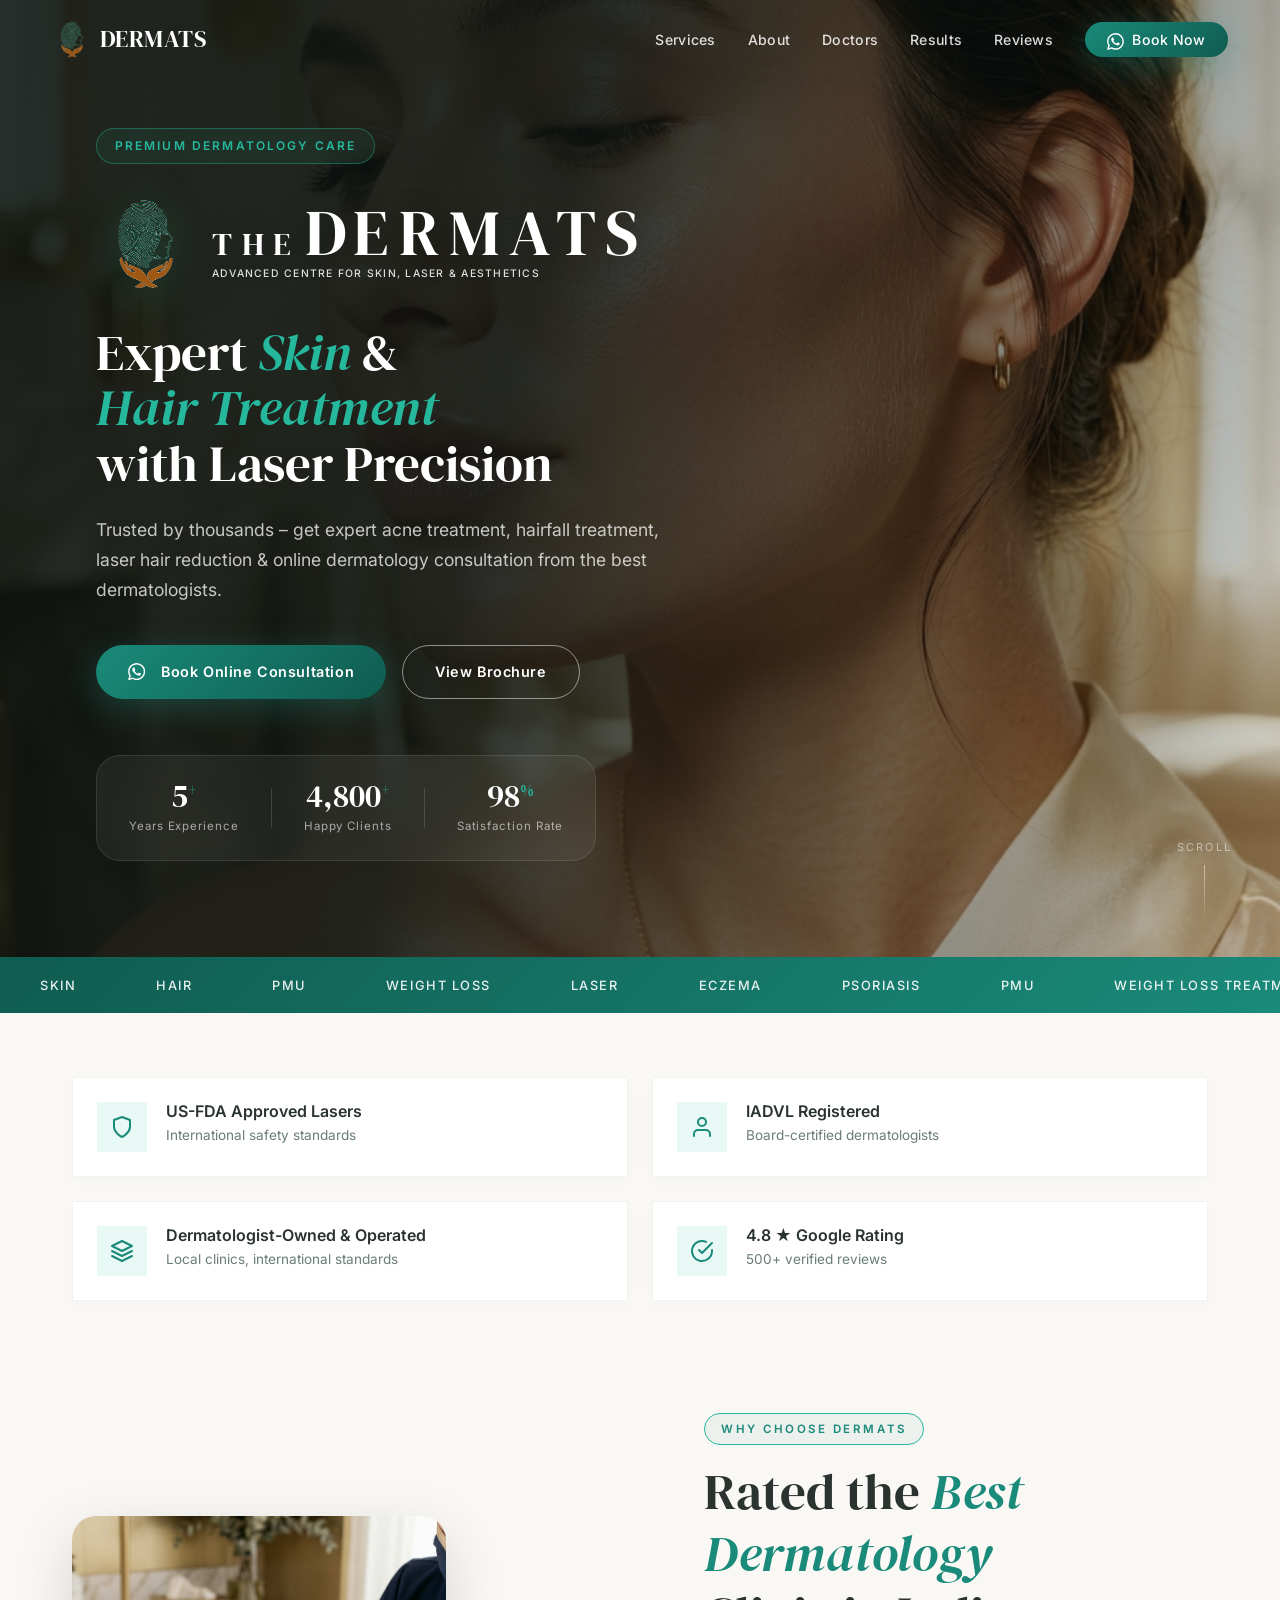
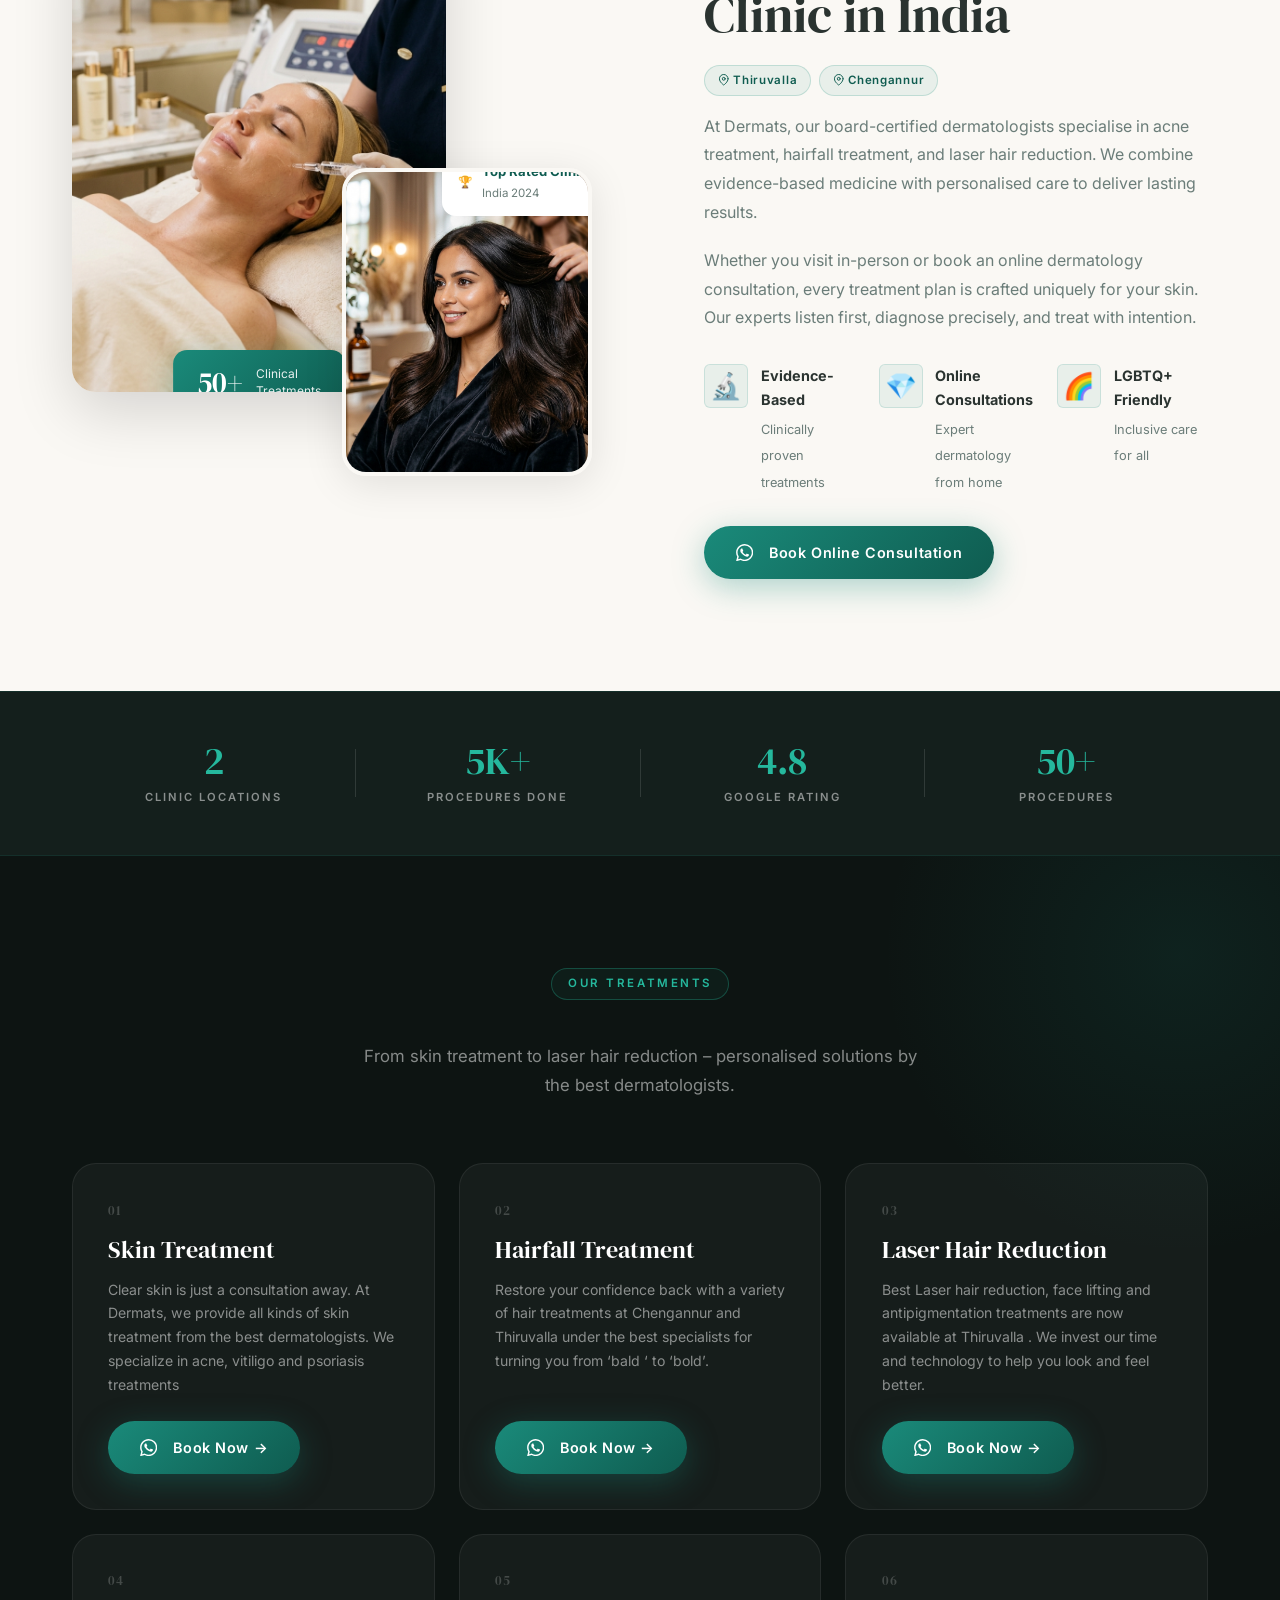
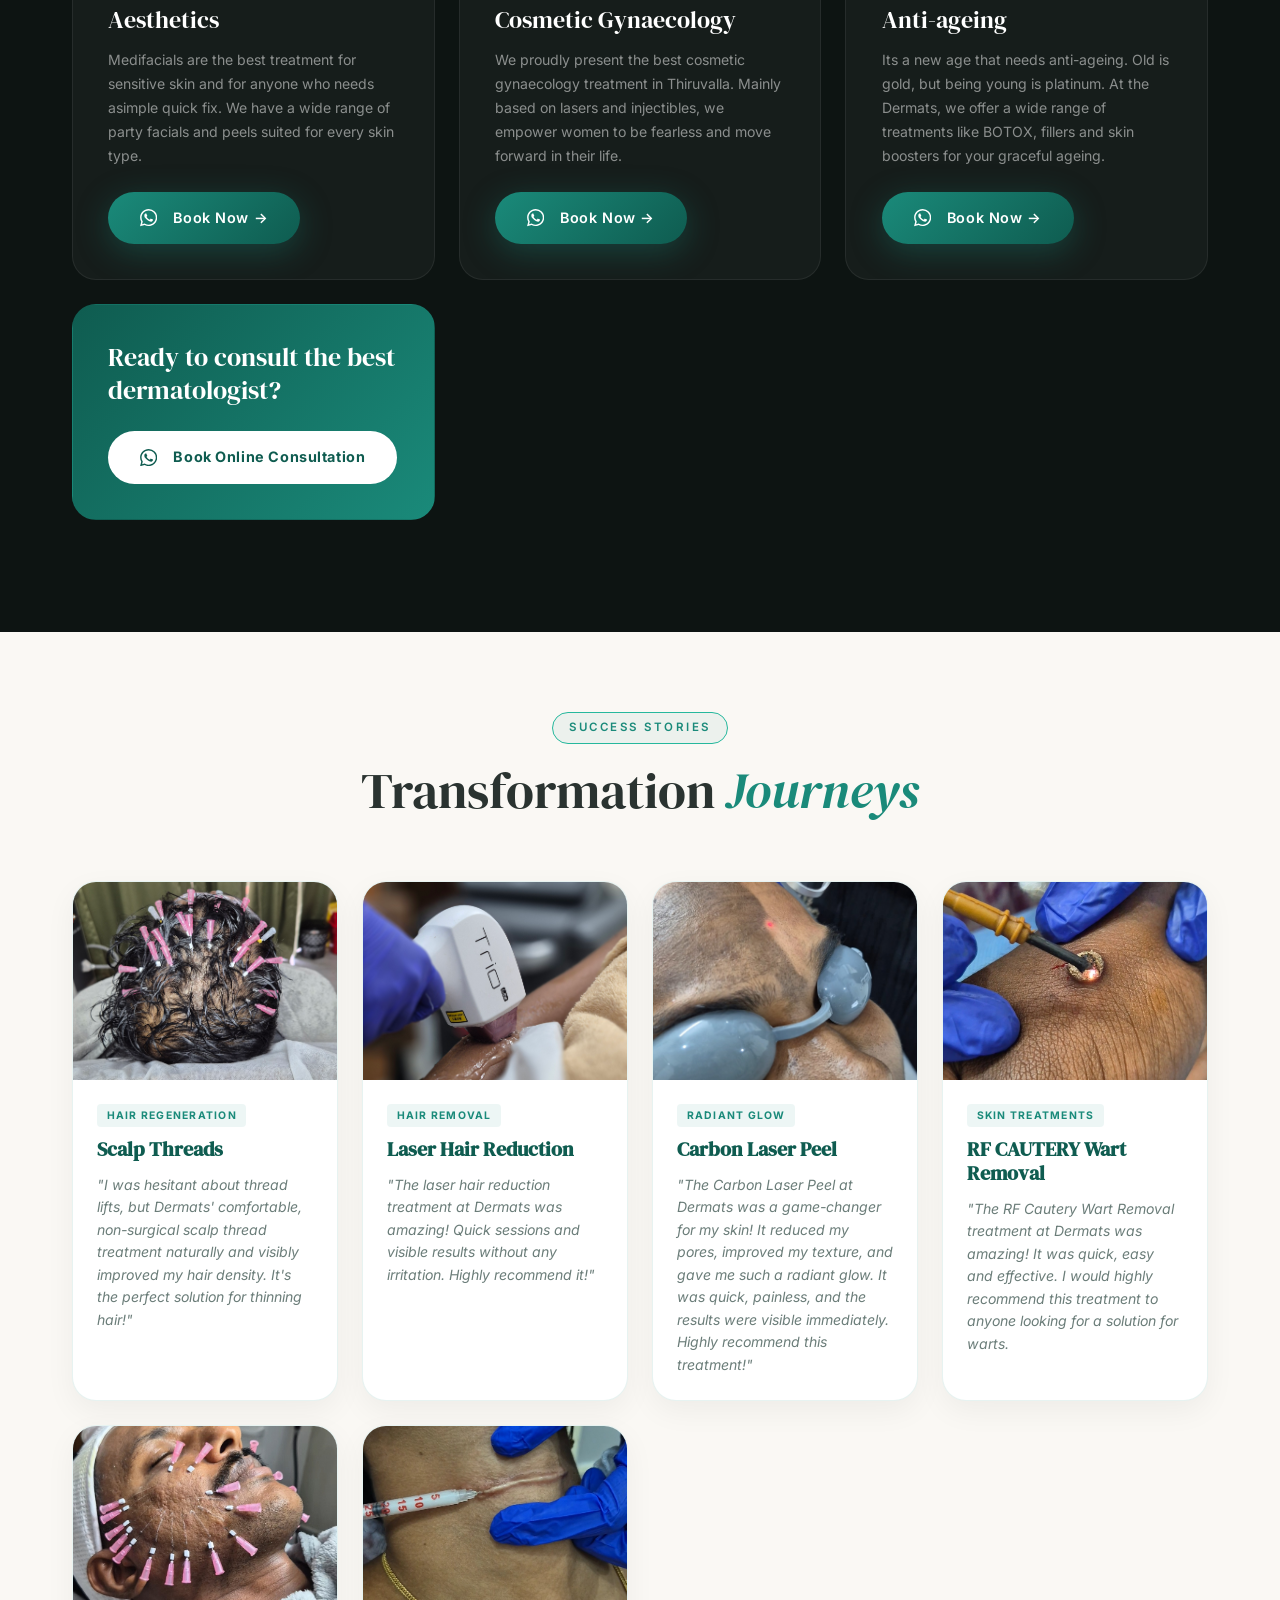
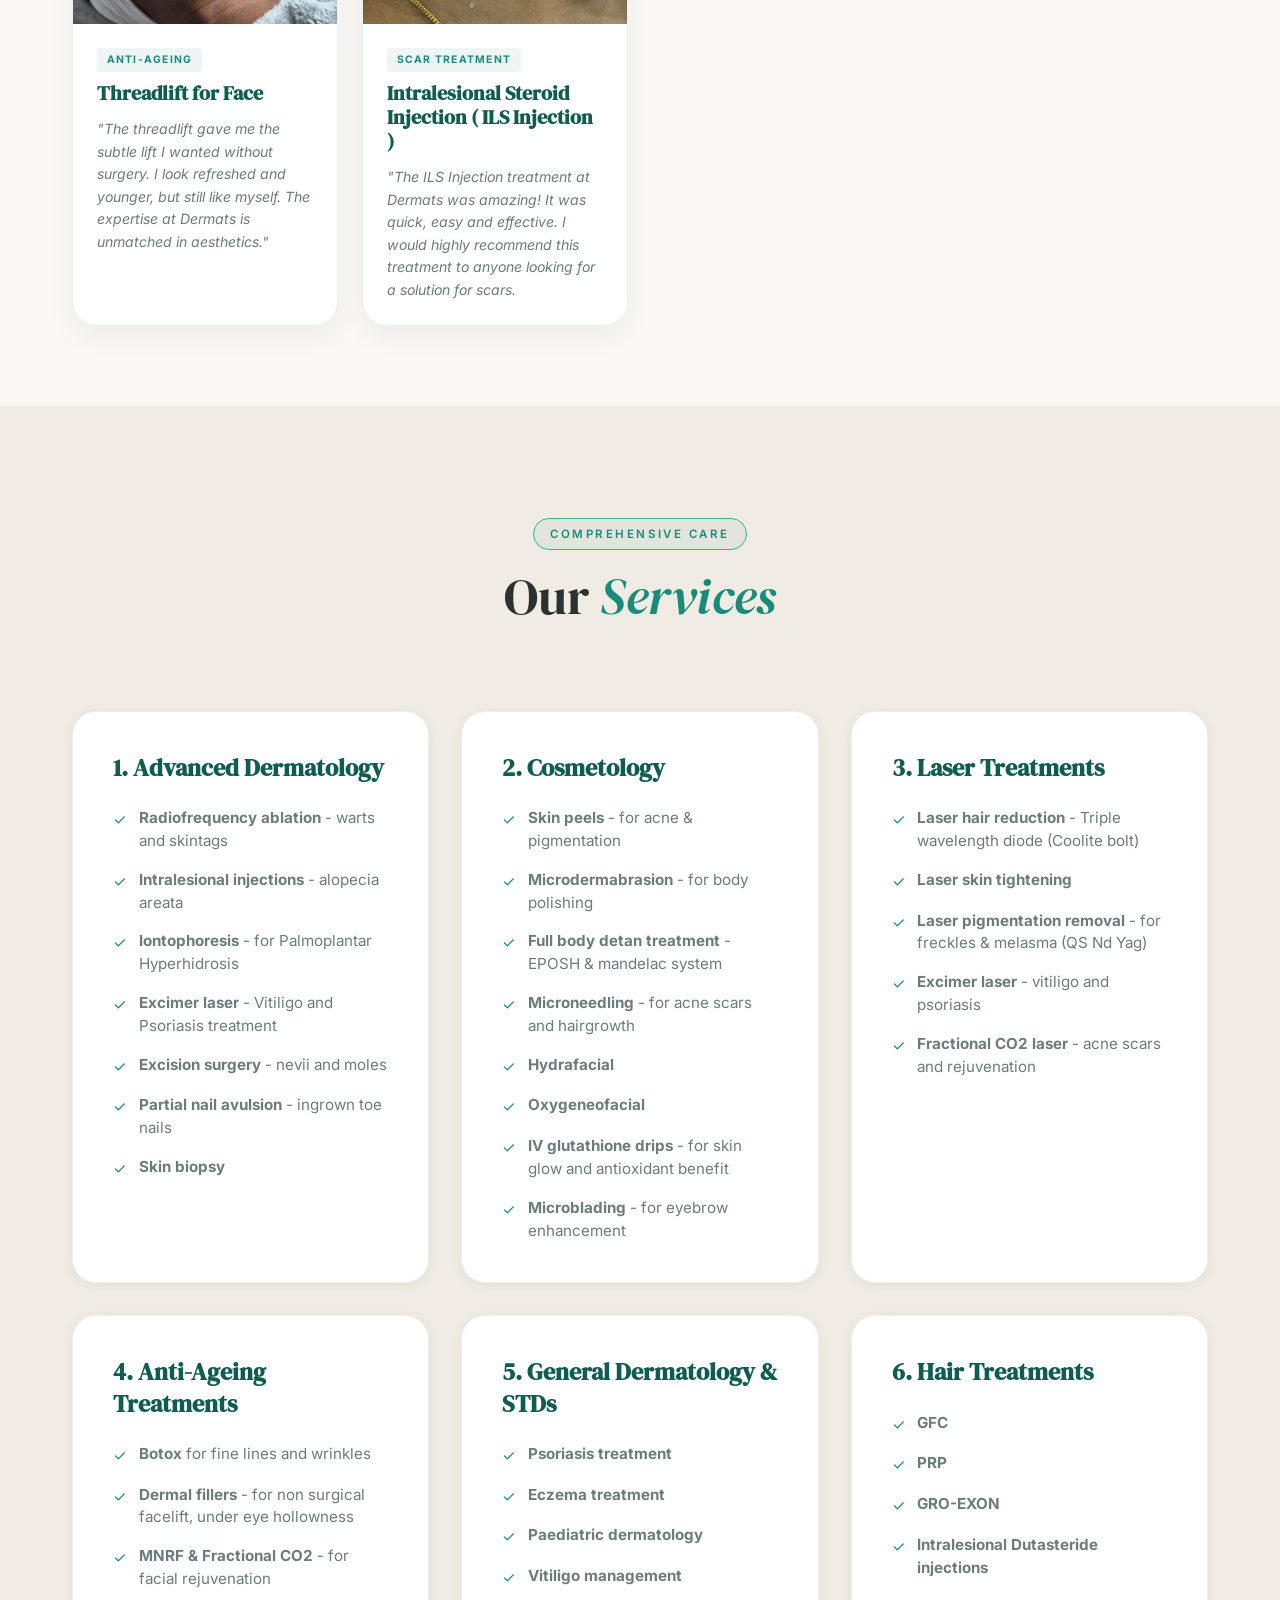
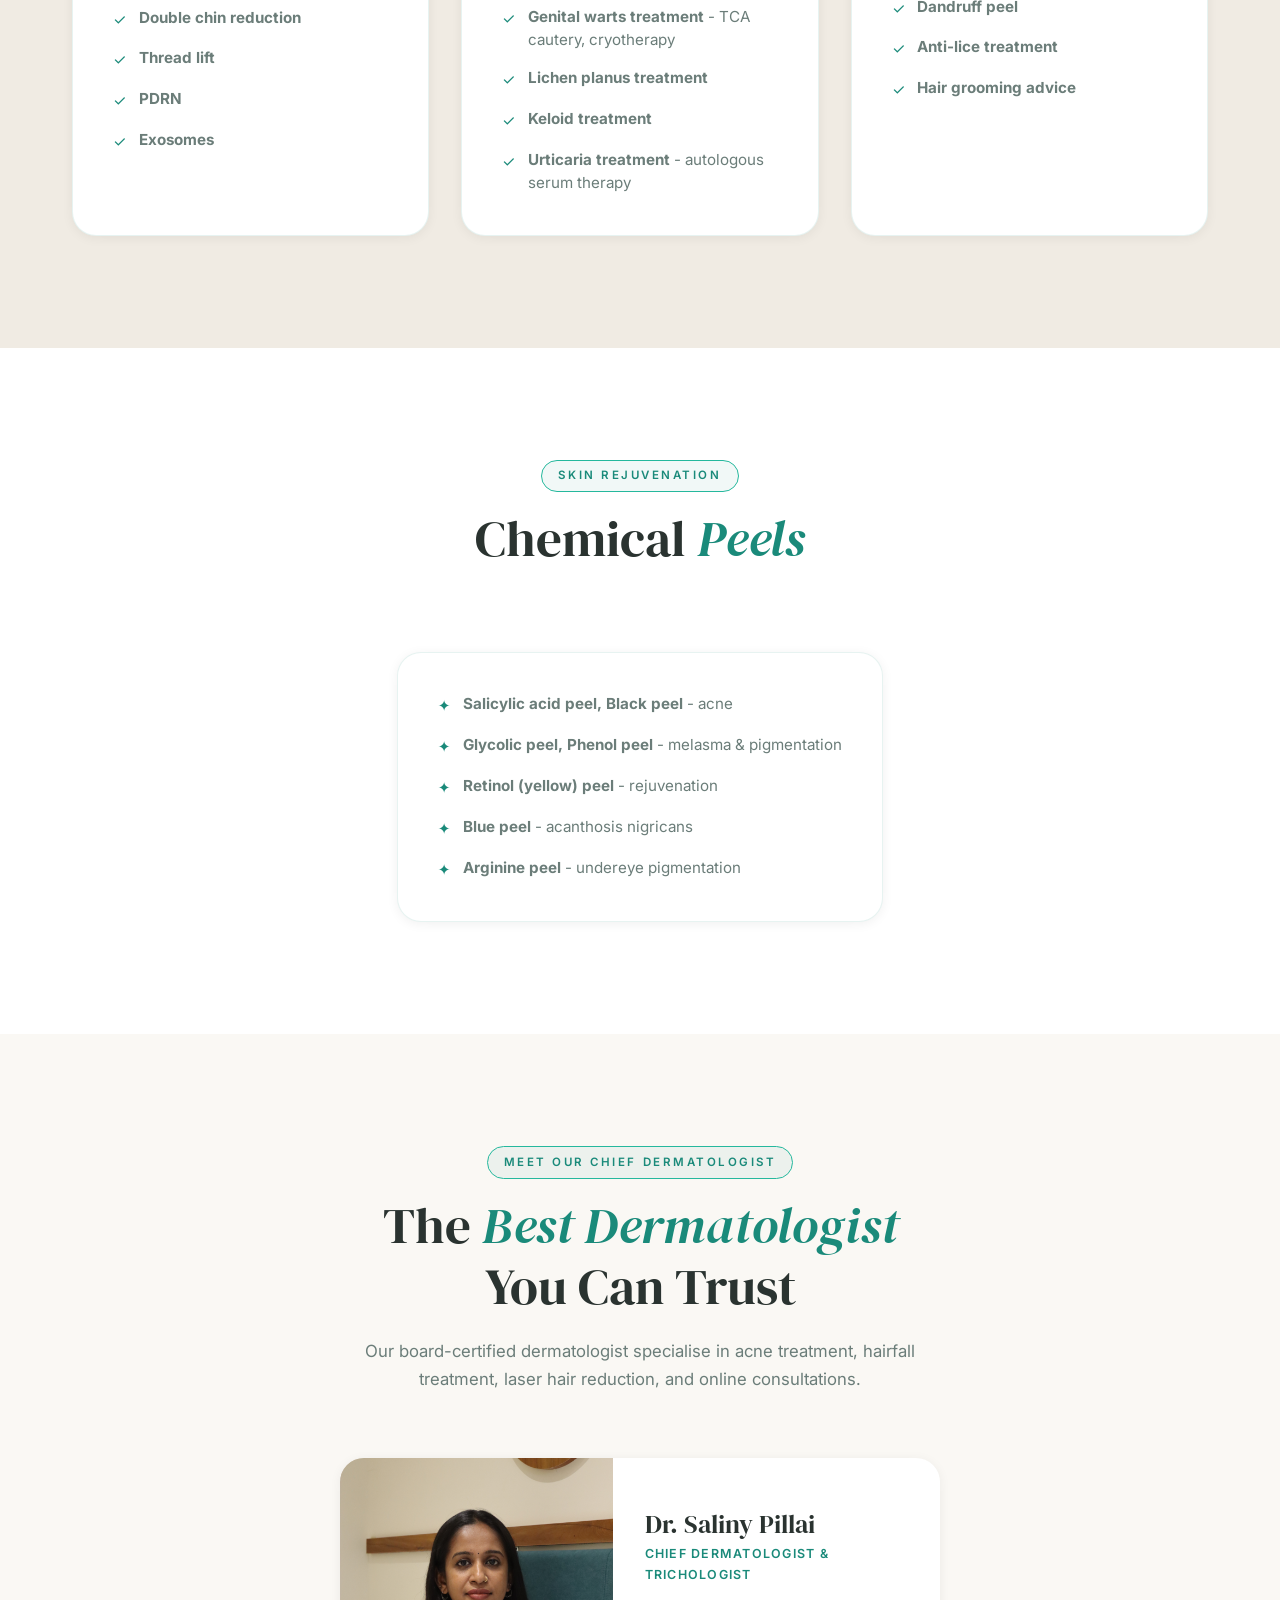
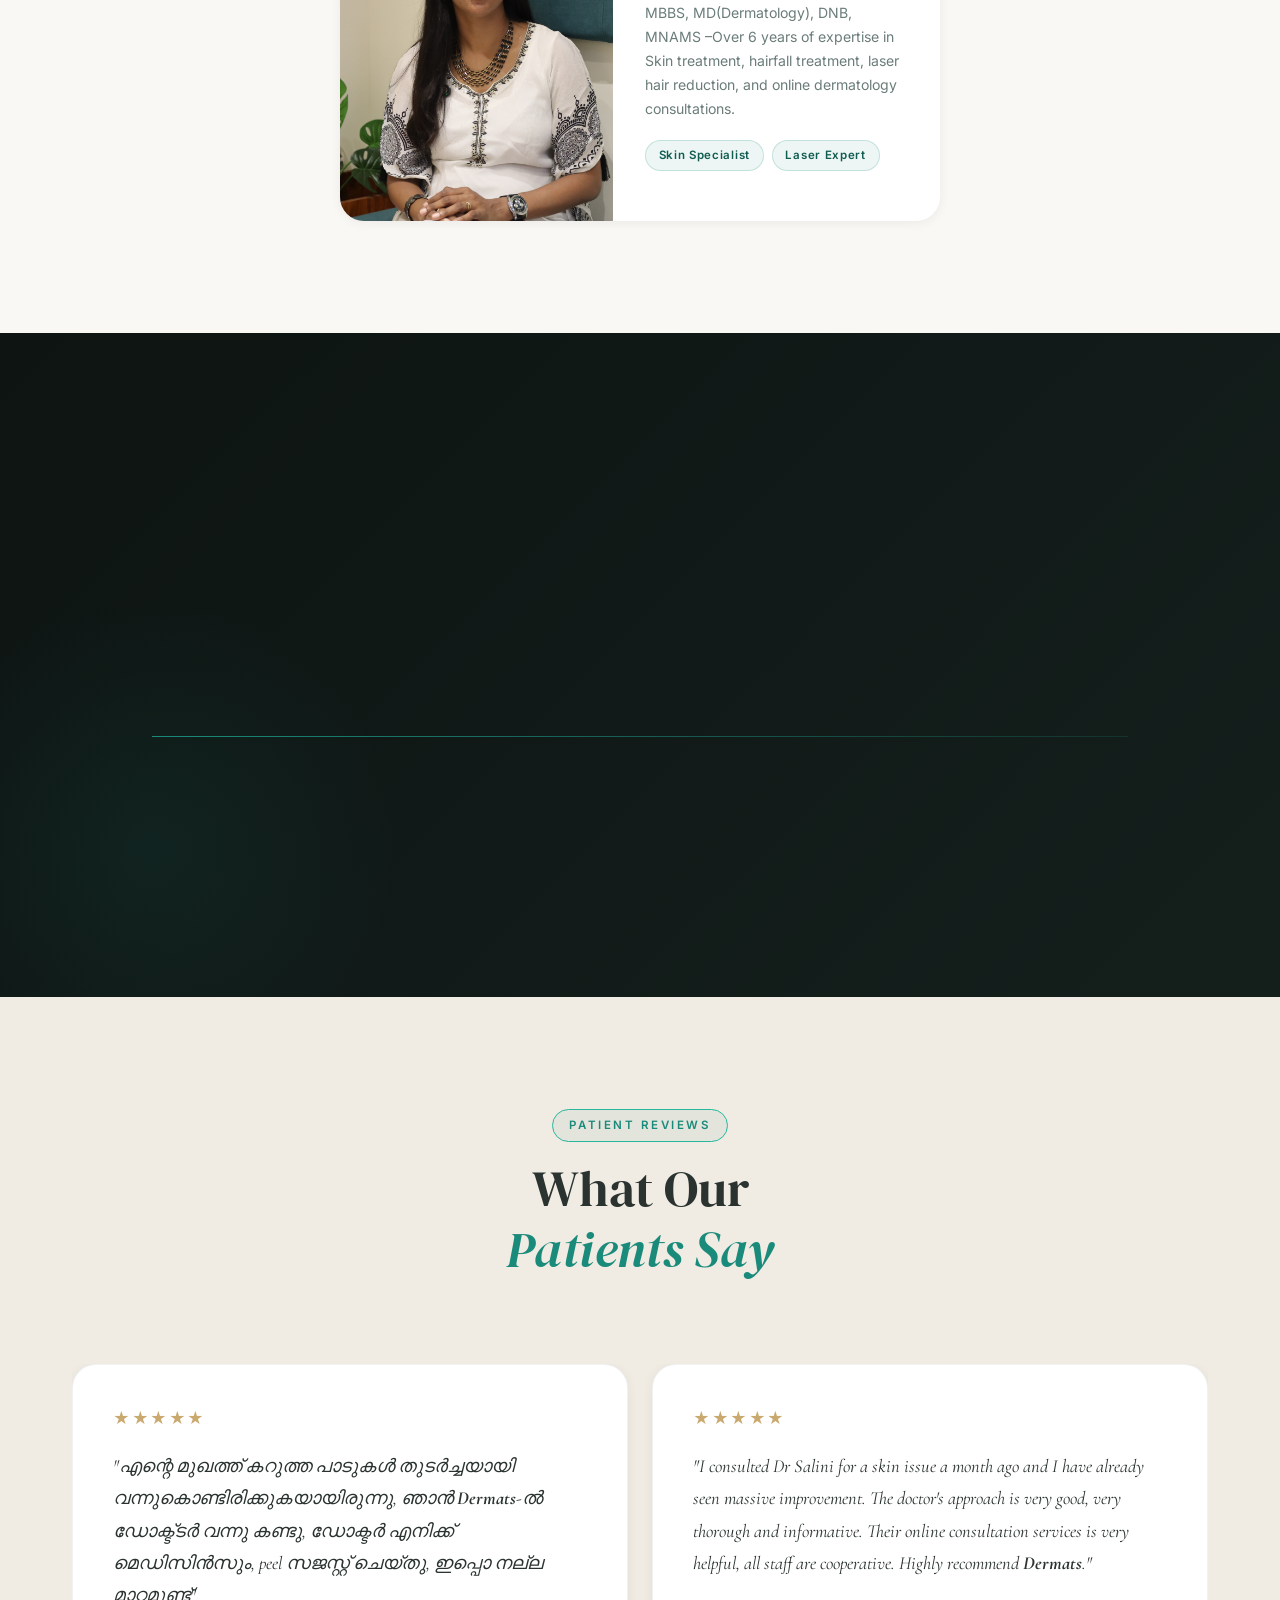
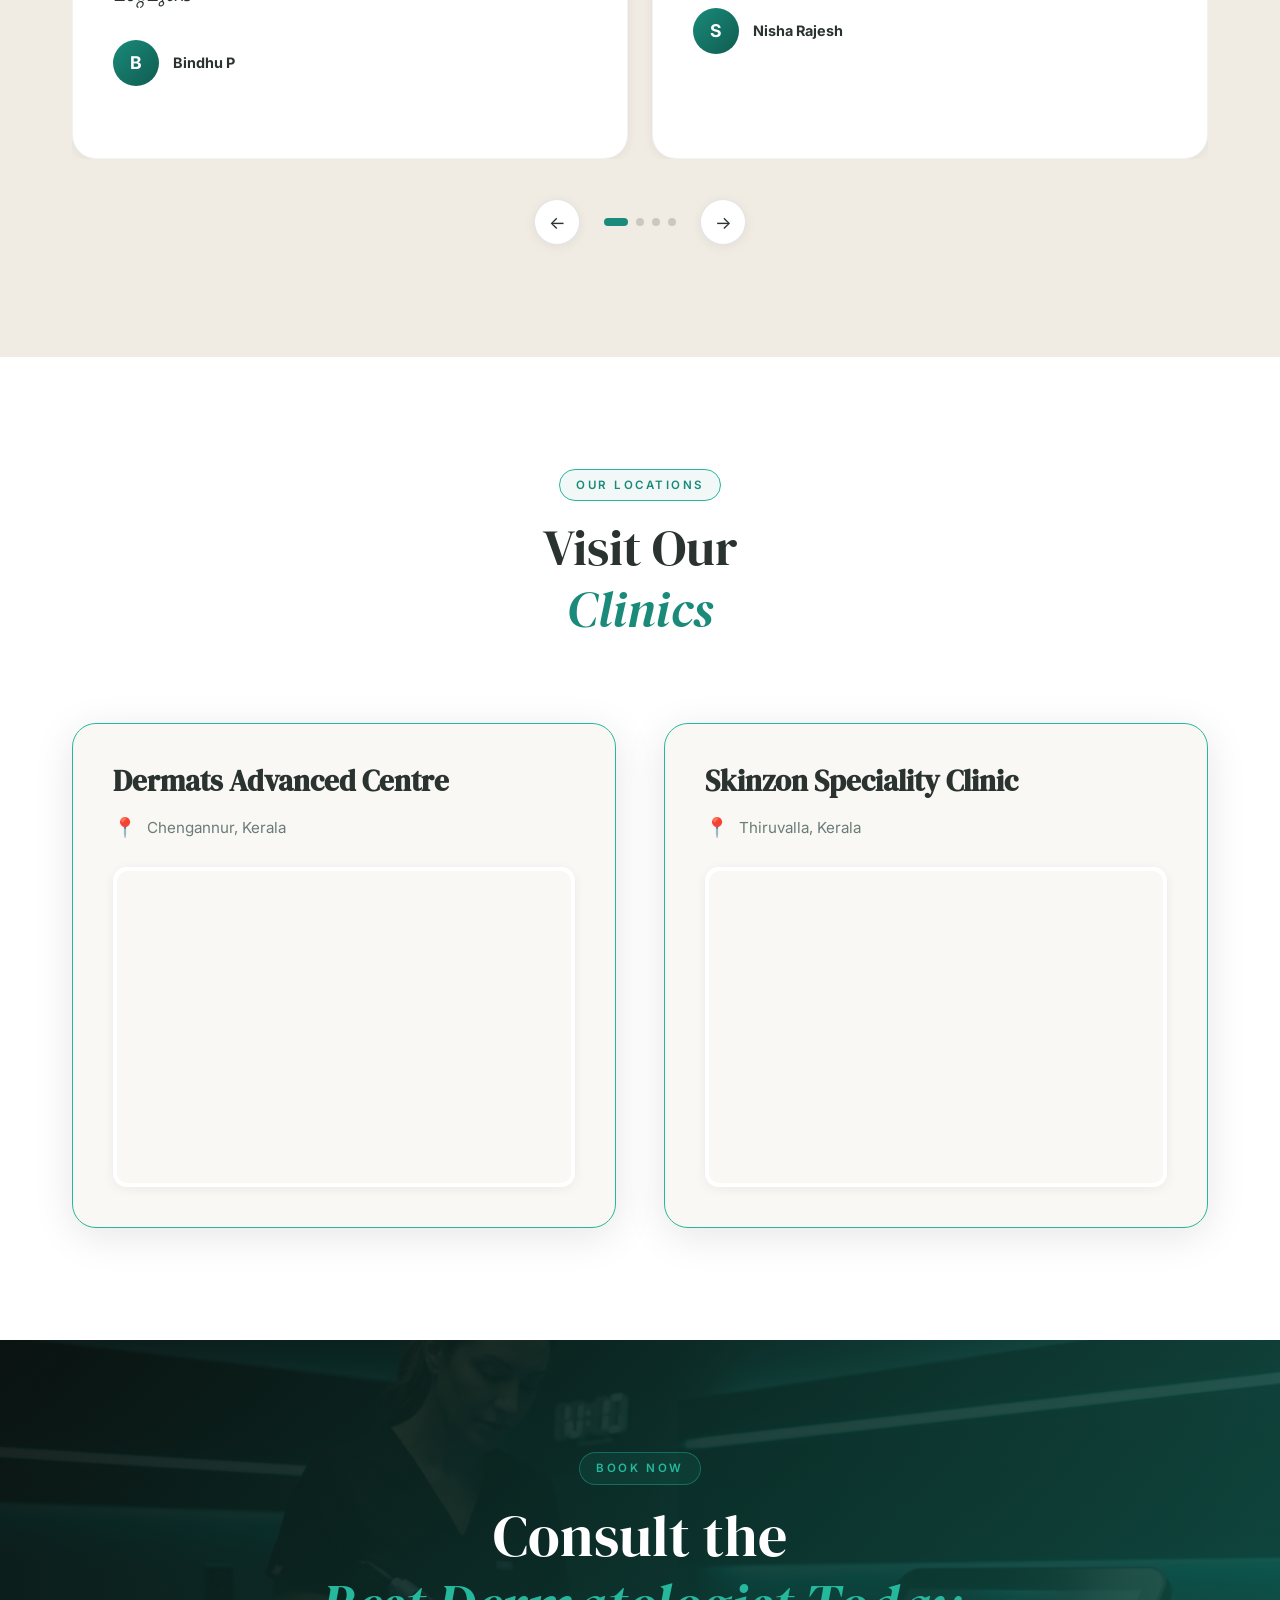
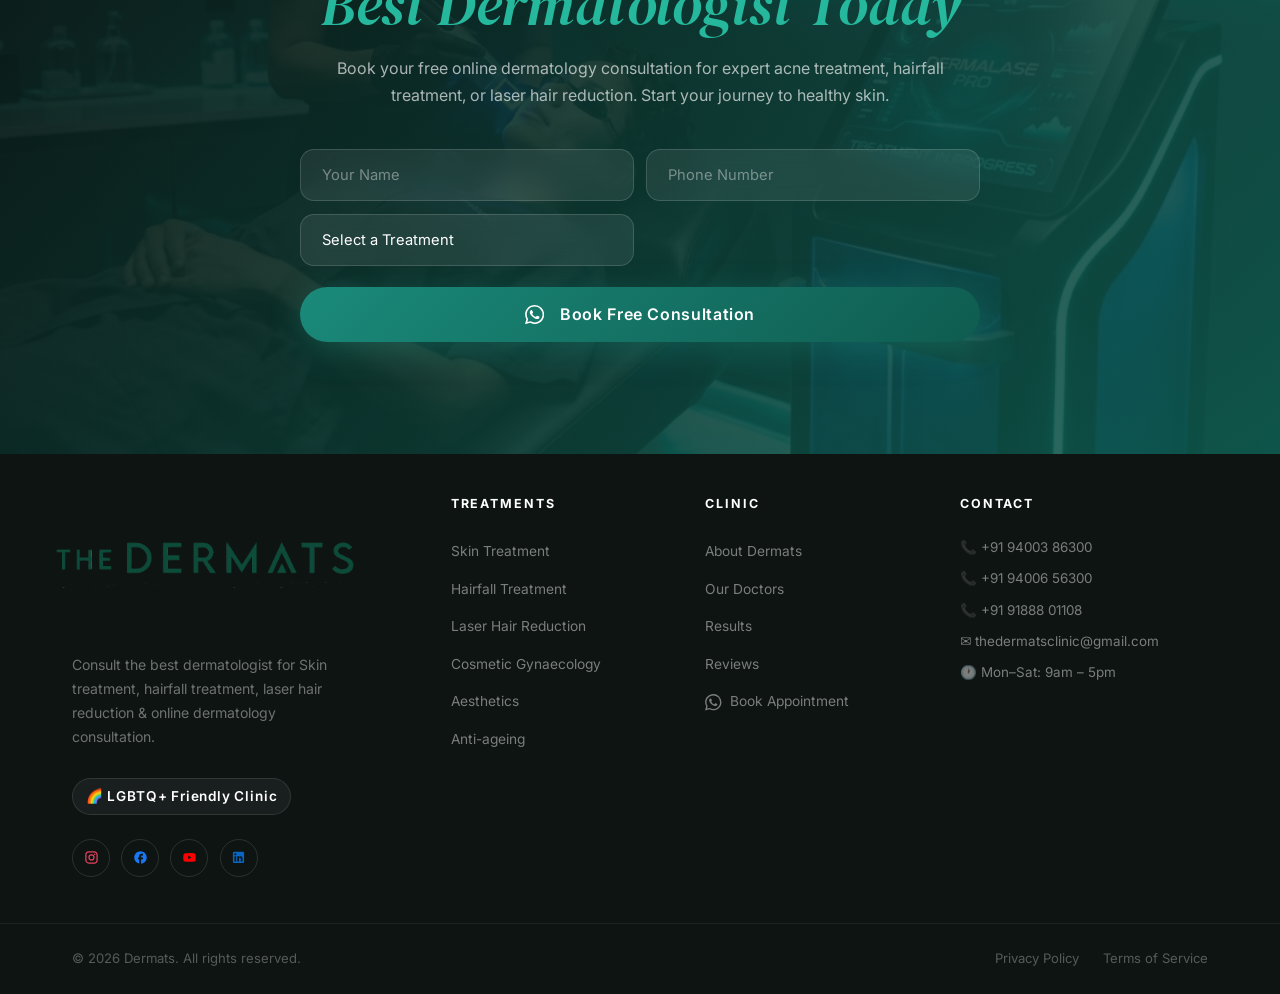
==== index.html @ 66ba4b68 "Update index.html" ====
<!DOCTYPE html>
<html lang="en">

<head>
  <meta charset="UTF-8" />
  <meta name="viewport" content="width=device-width, initial-scale=1.0" />
  <title>Dermats &ndash; Best Dermatologist for Acne Treatment, Hairfall Treatment &amp; Laser Hair Reduction</title>
  <meta name="description"
    content="Dermats &ndash; Consult the best dermatologist for acne treatment, hairfall treatment, laser hair reduction &amp; online dermatology consultation. Book your appointment today." />
  <link rel="preconnect" href="https://fonts.googleapis.com" />
  <link rel="preconnect" href="https://fonts.gstatic.com" crossorigin />
  <link
    href="https://fonts.googleapis.com/css2?family=Cormorant+Garamond:ital,wght@0,300;0,400;0,500;0,600;1,300;1,400&family=Inter:wght@300;400;500;600&family=DM+Serif+Display:ital@0;1&display=swap"
    rel="stylesheet" />
  <link rel="stylesheet" href="style.css?v=2" />
</head>

<body>

  <!-- NAV -->
  <nav class="nav" id="navbar">
    <div class="nav__inner">
      <a href="#" class="nav__logo" id="nav-logo">
        <img src="logo_new.png" alt="Dermats Logo" class="logo-img" />
        <span class="logo-text">DERMATS</span>
      </a>
      <ul class="nav__links" id="nav-links">
        <li><a href="#services" class="nav__link">Services</a></li>
        <li><a href="#about" class="nav__link">About</a></li>
        <li><a href="#doctors" class="nav__link">Doctors</a></li>
        <li><a href="#results" class="nav__link">Results</a></li>
        <li><a href="#testimonials" class="nav__link">Reviews</a></li>
        <li><a href="https://wa.me/919400386300" target="_blank" class="nav__link nav__link--cta" id="nav-cta"><svg
              xmlns="http://www.w3.org/2000/svg" width="1em" height="1em" viewBox="0 0 24 24" fill="currentColor"
              style="margin-right:8px; vertical-align:middle; font-size:1.2em;">
              <path
                d="M17.472 14.382c-.297-.149-1.758-.867-2.03-.967-.273-.099-.471-.148-.67.15-.197.297-.767.966-.94 1.164-.173.199-.347.223-.644.075-.297-.15-1.255-.463-2.39-1.475-.883-.788-1.48-1.761-1.653-2.059-.173-.297-.018-.458.13-.606.134-.133.298-.347.446-.52.149-.174.198-.298.298-.497.099-.198.05-.371-.025-.52-.075-.149-.669-1.612-.916-2.207-.242-.579-.487-.5-.669-.51a12.8 12.8 0 0 0-.57-.01c-.198 0-.52.074-.792.372-.272.297-1.04 1.016-1.04 2.479 0 1.462 1.065 2.875 1.213 3.074.149.198 2.096 3.2 5.077 4.487.709.306 1.262.489 1.694.625.712.227 1.36.195 1.871.118.571-.085 1.758-.719 2.006-1.413.248-.694.248-1.289.173-1.413-.074-.124-.272-.198-.57-.347m-5.421 7.403h-.004a9.87 9.87 0 0 1-5.031-1.378l-.361-.214-3.741.982.998-3.648-.235-.374a9.86 9.86 0 0 1-1.51-5.26c.001-5.45 4.436-9.884 9.888-9.884 2.64 0 5.122 1.03 6.988 2.898a9.825 9.825 0 0 1 2.893 6.994c-.003 5.45-4.437 9.884-9.885 9.884m8.413-18.297A11.815 11.815 0 0 0 12.05 0C5.495 0 .16 5.335.157 11.892c0 2.096.547 4.142 1.588 5.945L.057 24l6.305-1.654a11.882 11.882 0 0 0 5.683 1.448h.005c6.554 0 11.89-5.335 11.893-11.893a11.821 11.821 0 0 0-3.48-8.413Z" />
            </svg>Book Now</a></li>
      </ul>
      <button class="nav__hamburger" id="hamburger" aria-label="Toggle menu">
        <span></span><span></span><span></span>
      </button>
    </div>
  </nav>

  <!-- Mobile menu overlay -->
  <div class="mobile-menu" id="mobile-menu">
    <button class="mobile-menu__close" id="mobile-close" aria-label="Close menu">&times;</button>
    <nav class="mobile-menu__nav">
      <a href="#services" class="mobile-menu__link">Services</a>
      <a href="#about" class="mobile-menu__link">About</a>
      <a href="#doctors" class="mobile-menu__link">Doctors</a>
      <a href="#results" class="mobile-menu__link">Results</a>
      <a href="#testimonials" class="mobile-menu__link">Reviews</a>
      <a href="https://wa.me/919400386300" target="_blank" class="mobile-menu__link mobile-menu__link--cta"><svg
          xmlns="http://www.w3.org/2000/svg" width="1em" height="1em" viewBox="0 0 24 24" fill="currentColor"
          style="margin-right:8px; vertical-align:middle; font-size:1.2em;">
          <path
            d="M17.472 14.382c-.297-.149-1.758-.867-2.03-.967-.273-.099-.471-.148-.67.15-.197.297-.767.966-.94 1.164-.173.199-.347.223-.644.075-.297-.15-1.255-.463-2.39-1.475-.883-.788-1.48-1.761-1.653-2.059-.173-.297-.018-.458.13-.606.134-.133.298-.347.446-.52.149-.174.198-.298.298-.497.099-.198.05-.371-.025-.52-.075-.149-.669-1.612-.916-2.207-.242-.579-.487-.5-.669-.51a12.8 12.8 0 0 0-.57-.01c-.198 0-.52.074-.792.372-.272.297-1.04 1.016-1.04 2.479 0 1.462 1.065 2.875 1.213 3.074.149.198 2.096 3.2 5.077 4.487.709.306 1.262.489 1.694.625.712.227 1.36.195 1.871.118.571-.085 1.758-.719 2.006-1.413.248-.694.248-1.289.173-1.413-.074-.124-.272-.198-.57-.347m-5.421 7.403h-.004a9.87 9.87 0 0 1-5.031-1.378l-.361-.214-3.741.982.998-3.648-.235-.374a9.86 9.86 0 0 1-1.51-5.26c.001-5.45 4.436-9.884 9.888-9.884 2.64 0 5.122 1.03 6.988 2.898a9.825 9.825 0 0 1 2.893 6.994c-.003 5.45-4.437 9.884-9.885 9.884m8.413-18.297A11.815 11.815 0 0 0 12.05 0C5.495 0 .16 5.335.157 11.892c0 2.096.547 4.142 1.588 5.945L.057 24l6.305-1.654a11.882 11.882 0 0 0 5.683 1.448h.005c6.554 0 11.89-5.335 11.893-11.893a11.821 11.821 0 0 0-3.48-8.413Z" />
        </svg>Book Now</a>
    </nav>
  </div>

  <!-- HERO -->
  <section class="hero" id="home">
    <div class="hero__bg">
      <img src="hero_skin.png" alt="Best dermatologist clinic for acne treatment and laser hair reduction"
        class="hero__img" id="hero-img" />
      <div class="hero__overlay"></div>
    </div>
    <div class="hero__content">
      <div class="hero__badge" id="hero-badge">Premium Dermatology Care</div>
      <div class="hero__branding" id="hero-branding">
        <img src="logo_new.png" alt="Dermats &ndash; Best Dermatologist" class="hero__branding-logo" />
        <div class="hero__branding-text-group">
          <span class="hero__branding-name"><span style="font-size: 0.5em; margin-right: 4px;">THE</span>DERMATS</span>
          <div class="hero__branding-sub">Advanced Centre for Skin, Laser &amp; Aesthetics</div>
        </div>
      </div>
      <h1 class="hero__title" id="hero-title">
        Expert <em>Skin</em> &amp;<br />
        <em> Hair Treatment</em><br />
        with Laser Precision
      </h1>
      <p class="hero__sub" id="hero-sub">
        Trusted by thousands &ndash; get expert acne treatment, hairfall treatment,<br class="break-desktop" />
        laser hair reduction &amp; online dermatology consultation from the best dermatologists.
      </p>
      <div class="hero__actions">
        <a href="https://wa.me/919400386300" target="_blank" class="btn btn--primary" id="hero-book"><svg
            xmlns="http://www.w3.org/2000/svg" width="1em" height="1em" viewBox="0 0 24 24" fill="currentColor"
            style="margin-right:8px; vertical-align:middle; font-size:1.2em;">
            <path
              d="M17.472 14.382c-.297-.149-1.758-.867-2.03-.967-.273-.099-.471-.148-.67.15-.197.297-.767.966-.94 1.164-.173.199-.347.223-.644.075-.297-.15-1.255-.463-2.39-1.475-.883-.788-1.48-1.761-1.653-2.059-.173-.297-.018-.458.13-.606.134-.133.298-.347.446-.52.149-.174.198-.298.298-.497.099-.198.05-.371-.025-.52-.075-.149-.669-1.612-.916-2.207-.242-.579-.487-.5-.669-.51a12.8 12.8 0 0 0-.57-.01c-.198 0-.52.074-.792.372-.272.297-1.04 1.016-1.04 2.479 0 1.462 1.065 2.875 1.213 3.074.149.198 2.096 3.2 5.077 4.487.709.306 1.262.489 1.694.625.712.227 1.36.195 1.871.118.571-.085 1.758-.719 2.006-1.413.248-.694.248-1.289.173-1.413-.074-.124-.272-.198-.57-.347m-5.421 7.403h-.004a9.87 9.87 0 0 1-5.031-1.378l-.361-.214-3.741.982.998-3.648-.235-.374a9.86 9.86 0 0 1-1.51-5.26c.001-5.45 4.436-9.884 9.888-9.884 2.64 0 5.122 1.03 6.988 2.898a9.825 9.825 0 0 1 2.893 6.994c-.003 5.45-4.437 9.884-9.885 9.884m8.413-18.297A11.815 11.815 0 0 0 12.05 0C5.495 0 .16 5.335.157 11.892c0 2.096.547 4.142 1.588 5.945L.057 24l6.305-1.654a11.882 11.882 0 0 0 5.683 1.448h.005c6.554 0 11.89-5.335 11.893-11.893a11.821 11.821 0 0 0-3.48-8.413Z" />
          </svg>Book Online Consultation</a>
        <a href="Dermats Brochure.pdf" class="btn btn--ghost" id="hero-explore">View Brochure</a>
      </div>
      <div class="hero__stats" id="hero-stats">
        <div class="stat">
          <span class="stat__num">5<sup>+</sup></span>
          <span class="stat__label">Years Experience</span>
        </div>
        <div class="stat__divider"></div>
        <div class="stat">
          <span class="stat__num">4,800<sup>+</sup></span>
          <span class="stat__label">Happy Clients</span>
        </div>
        <div class="stat__divider"></div>
        <div class="stat">
          <span class="stat__num">98<sup>%</sup></span>
          <span class="stat__label">Satisfaction Rate</span>
        </div>
      </div>
    </div>
    <div class="hero__scroll-indicator" id="scroll-indicator">
      <span>Scroll</span>
      <div class="scroll-line"></div>
    </div>
  </section>

  <!-- MARQUEE -->
  <div class="marquee-bar">
    <div class="marquee-track">
      <span>Skin</span>
      <span>Hair</span>
      <span>PMU</span>
      <span>Weight Loss</span>
      <span>Laser</span>
      <span>Eczema</span>
      <span>Psoriasis</span>
      <span>PMU</span>
      <span>Weight Loss Treatment</span>
      <span>Vitiligo Treatment</span>
      <span>Skin</span>
      <span>Hair</span>
      <span>PMU</span>
      <span>Weight Loss</span>
      <span>Laser</span>
      <span>Eczema</span>
      <span>Psoriasis</span>
      <span>Weight Loss Treatment</span>
      <span>Vitiligo Treatment</span>
      <span>PMU</span>
      <span>Weight Loss</span>
    </div>
  </div>

  <!-- WHY CHOOSE US / FEATURES -->
  <section class="features section" id="features">
    <div class="container">
      <div class="features__grid">
        <div class="feature-card">
          <div class="feature-card__icon">
            <svg xmlns="http://www.w3.org/2000/svg" width="1em" height="1em" viewBox="0 0 24 24" fill="none"
              stroke="currentColor" stroke-width="2" stroke-linecap="round" stroke-linejoin="round">
              <path d="M12 22s8-4 8-10V5l-8-3-8 3v7c0 6 8 10 8 10z"></path>
            </svg>
          </div>
          <div class="feature-card__content">
            <h4 class="feature-card__title">US-FDA Approved Lasers</h4>
            <p class="feature-card__desc">International safety standards</p>
          </div>
        </div>
        <div class="feature-card">
          <div class="feature-card__icon">
            <svg xmlns="http://www.w3.org/2000/svg" width="1em" height="1em" viewBox="0 0 24 24" fill="none"
              stroke="currentColor" stroke-width="2" stroke-linecap="round" stroke-linejoin="round">
              <path d="M20 21v-2a4 4 0 0 0-4-4H8a4 4 0 0 0-4 4v2"></path>
              <circle cx="12" cy="7" r="4"></circle>
            </svg>
          </div>
          <div class="feature-card__content">
            <h4 class="feature-card__title">IADVL Registered</h4>
            <p class="feature-card__desc">Board-certified dermatologists</p>
          </div>
        </div>
        <div class="feature-card">
          <div class="feature-card__icon">
            <svg xmlns="http://www.w3.org/2000/svg" width="1em" height="1em" viewBox="0 0 24 24" fill="none"
              stroke="currentColor" stroke-width="2" stroke-linecap="round" stroke-linejoin="round">
              <polygon points="12 2 2 7 12 12 22 7 12 2"></polygon>
              <polyline points="2 17 12 22 22 17"></polyline>
              <polyline points="2 12 12 17 22 12"></polyline>
            </svg>
          </div>
          <div class="feature-card__content">
            <h4 class="feature-card__title">Dermatologist-Owned &amp; Operated</h4>
            <p class="feature-card__desc">Local clinics, international standards</p>
          </div>
        </div>
        <div class="feature-card">
          <div class="feature-card__icon">
            <svg xmlns="http://www.w3.org/2000/svg" width="1em" height="1em" viewBox="0 0 24 24" fill="none"
              stroke="currentColor" stroke-width="2" stroke-linecap="round" stroke-linejoin="round">
              <path d="M22 11.08V12a10 10 0 1 1-5.93-9.14"></path>
              <polyline points="22 4 12 14.01 9 11.01"></polyline>
            </svg>
          </div>
          <div class="feature-card__content">
            <h4 class="feature-card__title">4.8 &starf; Google Rating</h4>
            <p class="feature-card__desc">500+ verified reviews</p>
          </div>
        </div>
      </div>
    </div>
  </section>

  <!-- ABOUT -->
  <section class="about section" id="about">
    <div class="container">
      <div class="about__grid">
        <div class="about__visual" id="about-visual">
          <div class="about__card-main">
            <div class="about__card-img-wrap">
              <img src="treatment_skin.png" alt="Skin treatment at Dermats" class="about__card-img" />
            </div>
            <div class="about__floating-badge">
              <span class="floating-num">50+</span>
              <span class="floating-text">Clinical<br />Treatments</span>
            </div>
          </div>
          <div class="about__card-side">
            <img src="treatment_hair.png" alt="Hair care at Dermats" class="about__card-side-img" />
            <div class="about__award">
              <span class="award-icon">&#127942;</span>
              <div>
                <strong>Top Rated Clinic</strong>
                <span>India 2024</span>
              </div>
            </div>
          </div>
        </div>
        <div class="about__text" id="about-text">
          <div class="section-label">Why Choose Dermats</div>
          <h2 class="section-title">Rated the <em>Best Dermatology</em><br />Clinic in India</h2>
          <div class="about__location-badges" style="display: flex; gap: 0.5rem; margin-bottom: 1rem; flex-wrap: wrap;">
            <span class="badge" style="display: inline-flex; align-items: center; gap: 0.25rem;">
              <svg xmlns="http://www.w3.org/2000/svg" width="1em" height="1em" viewBox="0 0 24 24" fill="none" stroke="currentColor" stroke-width="2" stroke-linecap="round" stroke-linejoin="round"><path d="M21 10c0 7-9 13-9 13s-9-6-9-13a9 9 0 0 1 18 0z"></path><circle cx="12" cy="10" r="3"></circle></svg>
              Thiruvalla
            </span>
            <span class="badge" style="display: inline-flex; align-items: center; gap: 0.25rem;">
              <svg xmlns="http://www.w3.org/2000/svg" width="1em" height="1em" viewBox="0 0 24 24" fill="none" stroke="currentColor" stroke-width="2" stroke-linecap="round" stroke-linejoin="round"><path d="M21 10c0 7-9 13-9 13s-9-6-9-13a9 9 0 0 1 18 0z"></path><circle cx="12" cy="10" r="3"></circle></svg>
              Chengannur
            </span>
          </div>
          <p class="about__desc">
            At Dermats, our board-certified dermatologists specialise in acne treatment, hairfall treatment, and laser
            hair reduction. We combine evidence-based medicine with personalised care to deliver lasting results.
          </p>
          <p class="about__desc">
            Whether you visit in-person or book an online dermatology consultation, every treatment plan is crafted
            uniquely for your skin. Our experts listen first, diagnose precisely, and treat with intention.
          </p>
          <div class="about__pillars">
            <div class="pillar">
              <div class="pillar__icon">&#128300;</div>
              <div>
                <strong>Evidence-Based</strong>
                <span>Clinically proven treatments</span>
              </div>
            </div>
            <div class="pillar">
              <div class="pillar__icon">&#128142;</div>
              <div>
                <strong>Online Consultations</strong>
                <span>Expert dermatology from home</span>
              </div>
            </div>
            <div class="pillar">
              <div class="pillar__icon" style="display: flex; align-items: center; justify-content: center;">&#127752;</div>
              <div>
                <strong>LGBTQ+ Friendly</strong>
                <span>Inclusive care for all</span>
              </div>
            </div>
          </div>
          <a href="https://wa.me/919400386300" target="_blank" class="btn btn--primary" id="about-cta"><svg
              xmlns="http://www.w3.org/2000/svg" width="1em" height="1em" viewBox="0 0 24 24" fill="currentColor"
              style="margin-right:8px; vertical-align:middle; font-size:1.2em;">
              <path
                d="M17.472 14.382c-.297-.149-1.758-.867-2.03-.967-.273-.099-.471-.148-.67.15-.197.297-.767.966-.94 1.164-.173.199-.347.223-.644.075-.297-.15-1.255-.463-2.39-1.475-.883-.788-1.48-1.761-1.653-2.059-.173-.297-.018-.458.13-.606.134-.133.298-.347.446-.52.149-.174.198-.298.298-.497.099-.198.05-.371-.025-.52-.075-.149-.669-1.612-.916-2.207-.242-.579-.487-.5-.669-.51a12.8 12.8 0 0 0-.57-.01c-.198 0-.52.074-.792.372-.272.297-1.04 1.016-1.04 2.479 0 1.462 1.065 2.875 1.213 3.074.149.198 2.096 3.2 5.077 4.487.709.306 1.262.489 1.694.625.712.227 1.36.195 1.871.118.571-.085 1.758-.719 2.006-1.413.248-.694.248-1.289.173-1.413-.074-.124-.272-.198-.57-.347m-5.421 7.403h-.004a9.87 9.87 0 0 1-5.031-1.378l-.361-.214-3.741.982.998-3.648-.235-.374a9.86 9.86 0 0 1-1.51-5.26c.001-5.45 4.436-9.884 9.888-9.884 2.64 0 5.122 1.03 6.988 2.898a9.825 9.825 0 0 1 2.893 6.994c-.003 5.45-4.437 9.884-9.885 9.884m8.413-18.297A11.815 11.815 0 0 0 12.05 0C5.495 0 .16 5.335.157 11.892c0 2.096.547 4.142 1.588 5.945L.057 24l6.305-1.654a11.882 11.882 0 0 0 5.683 1.448h.005c6.554 0 11.89-5.335 11.893-11.893a11.821 11.821 0 0 0-3.48-8.413Z" />
            </svg>Book Online Consultation</a>
        </div>
      </div>
    </div>
  </section>

  <!-- STATS BAR -->
  <section class="stats-bar" id="stats-bar">
    <div class="container">
      <div class="stats-bar__grid">
        <div class="stats-bar__item">
          <span class="stats-bar__num">2</span>
          <span class="stats-bar__label">Clinic Locations</span>
        </div>
        <div class="stats-bar__divider"></div>
        <div class="stats-bar__item">
          <span class="stats-bar__num">5K+</span>
          <span class="stats-bar__label">Procedures Done</span>
        </div>
        <div class="stats-bar__divider"></div>
        <div class="stats-bar__item">
          <span class="stats-bar__num">4.8</span>
          <span class="stats-bar__label">Google Rating</span>
        </div>
        <div class="stats-bar__divider"></div>
        <div class="stats-bar__item">
          <span class="stats-bar__num">50+</span>
          <span class="stats-bar__label">Procedures</span>
        </div>
      </div>
    </div>
  </section>

  <!-- SERVICES -->
  <section class="services section" id="services">
    <div class="container">
      <div class="section-header" id="services-header">
        <div class="section-label">Our Treatments</div>
        <br>
        <p class="section-sub">From skin treatment to laser hair reduction &ndash; personalised solutions by the best
          dermatologists.</p>
      </div>
      <div class="services__grid" id="services-grid">
        <div class="service-card" id="service-1">
          <div class="service-card__num">01</div>
          <h3 class="service-card__title">Skin Treatment</h3>
          <p class="service-card__desc">Clear skin is just a consultation away. At Dermats, we provide all kinds of skin
            treatment from the best dermatologists. We specialize in acne, vitiligo and psoriasis treatments</p>
          <a href="https://wa.me/919400386300" target="_blank" class="btn btn--primary"><svg
              xmlns="http://www.w3.org/2000/svg" width="1em" height="1em" viewBox="0 0 24 24" fill="currentColor"
              style="margin-right:8px; vertical-align:middle; font-size:1.2em;">
              <path
                d="M17.472 14.382c-.297-.149-1.758-.867-2.03-.967-.273-.099-.471-.148-.67.15-.197.297-.767.966-.94 1.164-.173.199-.347.223-.644.075-.297-.15-1.255-.463-2.39-1.475-.883-.788-1.48-1.761-1.653-2.059-.173-.297-.018-.458.13-.606.134-.133.298-.347.446-.52.149-.174.198-.298.298-.497.099-.198.05-.371-.025-.52-.075-.149-.669-1.612-.916-2.207-.242-.579-.487-.5-.669-.51a12.8 12.8 0 0 0-.57-.01c-.198 0-.52.074-.792.372-.272.297-1.04 1.016-1.04 2.479 0 1.462 1.065 2.875 1.213 3.074.149.198 2.096 3.2 5.077 4.487.709.306 1.262.489 1.694.625.712.227 1.36.195 1.871.118.571-.085 1.758-.719 2.006-1.413.248-.694.248-1.289.173-1.413-.074-.124-.272-.198-.57-.347m-5.421 7.403h-.004a9.87 9.87 0 0 1-5.031-1.378l-.361-.214-3.741.982.998-3.648-.235-.374a9.86 9.86 0 0 1-1.51-5.26c.001-5.45 4.436-9.884 9.888-9.884 2.64 0 5.122 1.03 6.988 2.898a9.825 9.825 0 0 1 2.893 6.994c-.003 5.45-4.437 9.884-9.885 9.884m8.413-18.297A11.815 11.815 0 0 0 12.05 0C5.495 0 .16 5.335.157 11.892c0 2.096.547 4.142 1.588 5.945L.057 24l6.305-1.654a11.882 11.882 0 0 0 5.683 1.448h.005c6.554 0 11.89-5.335 11.893-11.893a11.821 11.821 0 0 0-3.48-8.413Z" />
            </svg>Book Now &rarr;</a>
        </div>
        <div class="service-card" id="service-2">
          <div class="service-card__num">02</div>
          <h3 class="service-card__title">Hairfall Treatment</h3>
          <p class="service-card__desc">Restore your confidence back with a variety of hair treatments at Chengannur and
            Thiruvalla under the best specialists for turning you from ‘bald ‘ to ‘bold’.</p>
          <a href="https://wa.me/919400386300" target="_blank" class="btn btn--primary"><svg
              xmlns="http://www.w3.org/2000/svg" width="1em" height="1em" viewBox="0 0 24 24" fill="currentColor"
              style="margin-right:8px; vertical-align:middle; font-size:1.2em;">
              <path
                d="M17.472 14.382c-.297-.149-1.758-.867-2.03-.967-.273-.099-.471-.148-.67.15-.197.297-.767.966-.94 1.164-.173.199-.347.223-.644.075-.297-.15-1.255-.463-2.39-1.475-.883-.788-1.48-1.761-1.653-2.059-.173-.297-.018-.458.13-.606.134-.133.298-.347.446-.52.149-.174.198-.298.298-.497.099-.198.05-.371-.025-.52-.075-.149-.669-1.612-.916-2.207-.242-.579-.487-.5-.669-.51a12.8 12.8 0 0 0-.57-.01c-.198 0-.52.074-.792.372-.272.297-1.04 1.016-1.04 2.479 0 1.462 1.065 2.875 1.213 3.074.149.198 2.096 3.2 5.077 4.487.709.306 1.262.489 1.694.625.712.227 1.36.195 1.871.118.571-.085 1.758-.719 2.006-1.413.248-.694.248-1.289.173-1.413-.074-.124-.272-.198-.57-.347m-5.421 7.403h-.004a9.87 9.87 0 0 1-5.031-1.378l-.361-.214-3.741.982.998-3.648-.235-.374a9.86 9.86 0 0 1-1.51-5.26c.001-5.45 4.436-9.884 9.888-9.884 2.64 0 5.122 1.03 6.988 2.898a9.825 9.825 0 0 1 2.893 6.994c-.003 5.45-4.437 9.884-9.885 9.884m8.413-18.297A11.815 11.815 0 0 0 12.05 0C5.495 0 .16 5.335.157 11.892c0 2.096.547 4.142 1.588 5.945L.057 24l6.305-1.654a11.882 11.882 0 0 0 5.683 1.448h.005c6.554 0 11.89-5.335 11.893-11.893a11.821 11.821 0 0 0-3.48-8.413Z" />
            </svg>Book Now &rarr;</a>
        </div>
        <div class="service-card" id="service-3">
          <div class="service-card__num">03</div>
          <h3 class="service-card__title">Laser Hair Reduction</h3>
          <p class="service-card__desc">Best Laser hair reduction, face lifting and antipigmentation treatments are now
            available at Thiruvalla . We invest our time and technology to help you look and feel better.</p>
          <a href="https://wa.me/919400386300" target="_blank" class="btn btn--primary"><svg
              xmlns="http://www.w3.org/2000/svg" width="1em" height="1em" viewBox="0 0 24 24" fill="currentColor"
              style="margin-right:8px; vertical-align:middle; font-size:1.2em;">
              <path
                d="M17.472 14.382c-.297-.149-1.758-.867-2.03-.967-.273-.099-.471-.148-.67.15-.197.297-.767.966-.94 1.164-.173.199-.347.223-.644.075-.297-.15-1.255-.463-2.39-1.475-.883-.788-1.48-1.761-1.653-2.059-.173-.297-.018-.458.13-.606.134-.133.298-.347.446-.52.149-.174.198-.298.298-.497.099-.198.05-.371-.025-.52-.075-.149-.669-1.612-.916-2.207-.242-.579-.487-.5-.669-.51a12.8 12.8 0 0 0-.57-.01c-.198 0-.52.074-.792.372-.272.297-1.04 1.016-1.04 2.479 0 1.462 1.065 2.875 1.213 3.074.149.198 2.096 3.2 5.077 4.487.709.306 1.262.489 1.694.625.712.227 1.36.195 1.871.118.571-.085 1.758-.719 2.006-1.413.248-.694.248-1.289.173-1.413-.074-.124-.272-.198-.57-.347m-5.421 7.403h-.004a9.87 9.87 0 0 1-5.031-1.378l-.361-.214-3.741.982.998-3.648-.235-.374a9.86 9.86 0 0 1-1.51-5.26c.001-5.45 4.436-9.884 9.888-9.884 2.64 0 5.122 1.03 6.988 2.898a9.825 9.825 0 0 1 2.893 6.994c-.003 5.45-4.437 9.884-9.885 9.884m8.413-18.297A11.815 11.815 0 0 0 12.05 0C5.495 0 .16 5.335.157 11.892c0 2.096.547 4.142 1.588 5.945L.057 24l6.305-1.654a11.882 11.882 0 0 0 5.683 1.448h.005c6.554 0 11.89-5.335 11.893-11.893a11.821 11.821 0 0 0-3.48-8.413Z" />
            </svg>Book Now &rarr;</a>
        </div>
        <div class="service-card" id="service-4">
          <div class="service-card__num">04</div>
          <h3 class="service-card__title">Aesthetics</h3>
          <p class="service-card__desc">Medifacials are the best treatment for sensitive skin and for anyone who needs
            asimple quick fix. We have a wide range of party facials and peels suited for every skin type.</p>
          <a href="https://wa.me/919400386300" target="_blank" class="btn btn--primary"><svg
              xmlns="http://www.w3.org/2000/svg" width="1em" height="1em" viewBox="0 0 24 24" fill="currentColor"
              style="margin-right:8px; vertical-align:middle; font-size:1.2em;">
              <path
                d="M17.472 14.382c-.297-.149-1.758-.867-2.03-.967-.273-.099-.471-.148-.67.15-.197.297-.767.966-.94 1.164-.173.199-.347.223-.644.075-.297-.15-1.255-.463-2.39-1.475-.883-.788-1.48-1.761-1.653-2.059-.173-.297-.018-.458.13-.606.134-.133.298-.347.446-.52.149-.174.198-.298.298-.497.099-.198.05-.371-.025-.52-.075-.149-.669-1.612-.916-2.207-.242-.579-.487-.5-.669-.51a12.8 12.8 0 0 0-.57-.01c-.198 0-.52.074-.792.372-.272.297-1.04 1.016-1.04 2.479 0 1.462 1.065 2.875 1.213 3.074.149.198 2.096 3.2 5.077 4.487.709.306 1.262.489 1.694.625.712.227 1.36.195 1.871.118.571-.085 1.758-.719 2.006-1.413.248-.694.248-1.289.173-1.413-.074-.124-.272-.198-.57-.347m-5.421 7.403h-.004a9.87 9.87 0 0 1-5.031-1.378l-.361-.214-3.741.982.998-3.648-.235-.374a9.86 9.86 0 0 1-1.51-5.26c.001-5.45 4.436-9.884 9.888-9.884 2.64 0 5.122 1.03 6.988 2.898a9.825 9.825 0 0 1 2.893 6.994c-.003 5.45-4.437 9.884-9.885 9.884m8.413-18.297A11.815 11.815 0 0 0 12.05 0C5.495 0 .16 5.335.157 11.892c0 2.096.547 4.142 1.588 5.945L.057 24l6.305-1.654a11.882 11.882 0 0 0 5.683 1.448h.005c6.554 0 11.89-5.335 11.893-11.893a11.821 11.821 0 0 0-3.48-8.413Z" />
            </svg>Book Now &rarr;</a>
        </div>

        <div class="service-card" id="service-5">
          <div class="service-card__num">05</div>
          <h3 class="service-card__title">Cosmetic Gynaecology</h3>
          <p class="service-card__desc">We proudly present the best cosmetic gynaecology treatment in Thiruvalla.
            Mainly based on lasers and injectibles, we empower women to be fearless and move forward in their life.
          </p>
          <a href="https://wa.me/919400386300" target="_blank" class="btn btn--primary"><svg
              xmlns="http://www.w3.org/2000/svg" width="1em" height="1em" viewBox="0 0 24 24" fill="currentColor"
              style="margin-right:8px; vertical-align:middle; font-size:1.2em;">
              <path
                d="M17.472 14.382c-.297-.149-1.758-.867-2.03-.967-.273-.099-.471-.148-.67.15-.197.297-.767.966-.94 1.164-.173.199-.347.223-.644.075-.297-.15-1.255-.463-2.39-1.475-.883-.788-1.48-1.761-1.653-2.059-.173-.297-.018-.458.13-.606.134-.133.298-.347.446-.52.149-.174.198-.298.298-.497.099-.198.05-.371-.025-.52-.075-.149-.669-1.612-.916-2.207-.242-.579-.487-.5-.669-.51a12.8 12.8 0 0 0-.57-.01c-.198 0-.52.074-.792.372-.272.297-1.04 1.016-1.04 2.479 0 1.462 1.065 2.875 1.213 3.074.149.198 2.096 3.2 5.077 4.487.709.306 1.262.489 1.694.625.712.227 1.36.195 1.871.118.571-.085 1.758-.719 2.006-1.413.248-.694.248-1.289.173-1.413-.074-.124-.272-.198-.57-.347m-5.421 7.403h-.004a9.87 9.87 0 0 1-5.031-1.378l-.361-.214-3.741.982.998-3.648-.235-.374a9.86 9.86 0 0 1-1.51-5.26c.001-5.45 4.436-9.884 9.888-9.884 2.64 0 5.122 1.03 6.988 2.898a9.825 9.825 0 0 1 2.893 6.994c-.003 5.45-4.437 9.884-9.885 9.884m8.413-18.297A11.815 11.815 0 0 0 12.05 0C5.495 0 .16 5.335.157 11.892c0 2.096.547 4.142 1.588 5.945L.057 24l6.305-1.654a11.882 11.882 0 0 0 5.683 1.448h.005c6.554 0 11.89-5.335 11.893-11.893a11.821 11.821 0 0 0-3.48-8.413Z" />
            </svg>Book Now &rarr;</a>
        </div>
        <div class="service-card" id="service-6">
          <div class="service-card__num">06</div>
          <h3 class="service-card__title">Anti-ageing</h3>
          <p class="service-card__desc">Its a new age that needs anti-ageing. Old is gold, but being young is platinum.
            At the Dermats, we offer a wide range of treatments like BOTOX, fillers and skin boosters for your graceful
            ageing.</p>
          <a href="https://wa.me/919400386300" target="_blank" class="btn btn--primary"><svg
              xmlns="http://www.w3.org/2000/svg" width="1em" height="1em" viewBox="0 0 24 24" fill="currentColor"
              style="margin-right:8px; vertical-align:middle; font-size:1.2em;">
              <path
                d="M17.472 14.382c-.297-.149-1.758-.867-2.03-.967-.273-.099-.471-.148-.67.15-.197.297-.767.966-.94 1.164-.173.199-.347.223-.644.075-.297-.15-1.255-.463-2.39-1.475-.883-.788-1.48-1.761-1.653-2.059-.173-.297-.018-.458.13-.606.134-.133.298-.347.446-.52.149-.174.198-.298.298-.497.099-.198.05-.371-.025-.52-.075-.149-.669-1.612-.916-2.207-.242-.579-.487-.5-.669-.51a12.8 12.8 0 0 0-.57-.01c-.198 0-.52.074-.792.372-.272.297-1.04 1.016-1.04 2.479 0 1.462 1.065 2.875 1.213 3.074.149.198 2.096 3.2 5.077 4.487.709.306 1.262.489 1.694.625.712.227 1.36.195 1.871.118.571-.085 1.758-.719 2.006-1.413.248-.694.248-1.289.173-1.413-.074-.124-.272-.198-.57-.347m-5.421 7.403h-.004a9.87 9.87 0 0 1-5.031-1.378l-.361-.214-3.741.982.998-3.648-.235-.374a9.86 9.86 0 0 1-1.51-5.26c.001-5.45 4.436-9.884 9.888-9.884 2.64 0 5.122 1.03 6.988 2.898a9.825 9.825 0 0 1 2.893 6.994c-.003 5.45-4.437 9.884-9.885 9.884m8.413-18.297A11.815 11.815 0 0 0 12.05 0C5.495 0 .16 5.335.157 11.892c0 2.096.547 4.142 1.588 5.945L.057 24l6.305-1.654a11.882 11.882 0 0 0 5.683 1.448h.005c6.554 0 11.89-5.335 11.893-11.893a11.821 11.821 0 0 0-3.48-8.413Z" />
            </svg>Book Now &rarr;</a>
        </div>

        <div class="service-card service-card--cta" id="service-7">
          <div class="service-card__cta-text">Ready to consult the best dermatologist?</div>
          <a href="https://wa.me/919400386300" target="_blank" class="btn btn--light" id="services-book"><svg
              xmlns="http://www.w3.org/2000/svg" width="1em" height="1em" viewBox="0 0 24 24" fill="currentColor"
              style="margin-right:8px; vertical-align:middle; font-size:1.2em;">
              <path
                d="M17.472 14.382c-.297-.149-1.758-.867-2.03-.967-.273-.099-.471-.148-.67.15-.197.297-.767.966-.94 1.164-.173.199-.347.223-.644.075-.297-.15-1.255-.463-2.39-1.475-.883-.788-1.48-1.761-1.653-2.059-.173-.297-.018-.458.13-.606.134-.133.298-.347.446-.52.149-.174.198-.298.298-.497.099-.198.05-.371-.025-.52-.075-.149-.669-1.612-.916-2.207-.242-.579-.487-.5-.669-.51a12.8 12.8 0 0 0-.57-.01c-.198 0-.52.074-.792.372-.272.297-1.04 1.016-1.04 2.479 0 1.462 1.065 2.875 1.213 3.074.149.198 2.096 3.2 5.077 4.487.709.306 1.262.489 1.694.625.712.227 1.36.195 1.871.118.571-.085 1.758-.719 2.006-1.413.248-.694.248-1.289.173-1.413-.074-.124-.272-.198-.57-.347m-5.421 7.403h-.004a9.87 9.87 0 0 1-5.031-1.378l-.361-.214-3.741.982.998-3.648-.235-.374a9.86 9.86 0 0 1-1.51-5.26c.001-5.45 4.436-9.884 9.888-9.884 2.64 0 5.122 1.03 6.988 2.898a9.825 9.825 0 0 1 2.893 6.994c-.003 5.45-4.437 9.884-9.885 9.884m8.413-18.297A11.815 11.815 0 0 0 12.05 0C5.495 0 .16 5.335.157 11.892c0 2.096.547 4.142 1.588 5.945L.057 24l6.305-1.654a11.882 11.882 0 0 0 5.683 1.448h.005c6.554 0 11.89-5.335 11.893-11.893a11.821 11.821 0 0 0-3.48-8.413Z" />
            </svg>Book Online Consultation</a>
        </div>

      </div>
  </section>



  <!-- REAL STORIES -->
  <div class="stories container" id="real-stories">
    <div class="section-header" style="margin-top: 5rem; margin-bottom: 2.5rem; text-align: center;">
      <div class="section-label">Success Stories</div>
      <h2 class="section-title">Transformation <em>Journeys</em></h2>
    </div>
    <div class="stories__grid">
      <div class="story-card">
        <div class="story-card__img-wrap">
          <img src="Scalp Threads.jpg.jpeg" alt="Scalp Threads Story" class="story-card__img" />
        </div>
        <div class="story-card__content">
          <div class="story-card__tag">HAIR REGENERATION</div>
          <h3 class="story-card__title">Scalp Threads</h3>
          <p class="story-card__text">"I was hesitant about thread lifts, but Dermats' comfortable, non-surgical scalp
            thread treatment naturally and visibly improved my hair density. It's the perfect solution for thinning
            hair!"</p>
        </div>
      </div>
      <div class="story-card">
        <div class="story-card__img-wrap">
          <img src="Laser Hair Reduction.jpg.jpeg" alt="Laser Hair Reduction Story" class="story-card__img" />
        </div>
        <div class="story-card__content">
          <div class="story-card__tag">HAIR REMOVAL</div>
          <h3 class="story-card__title">Laser Hair Reduction</h3>
          <p class="story-card__text">"The laser hair reduction treatment at Dermats was amazing! Quick sessions and
            visible results without any irritation. Highly recommend it!"</p>
        </div>
      </div>
      <div class="story-card">
        <div class="story-card__img-wrap">
          <img src="Carbon Laser Peel.jpeg" alt="Carbon Laser Peel Story" class="story-card__img" />
        </div>
        <div class="story-card__content">
          <div class="story-card__tag">Radiant Glow</div>
          <h3 class="story-card__title">Carbon Laser Peel</h3>
          <p class="story-card__text">"The Carbon Laser Peel at Dermats was a game-changer for my skin! It reduced my
            pores, improved my texture, and gave me such a radiant glow. It was quick, painless, and the results were
            visible immediately. Highly recommend this treatment!"</p>
        </div>
      </div>
      <div class="story-card">
        <div class="story-card__img-wrap">
          <img src="RF CAUTERY Wart Removal.jpeg" alt="Threadlift Story" class="story-card__img" />
        </div>
        <div class="story-card__content">
          <div class="story-card__tag">SKIN TREATMENTS</div>
          <h3 class="story-card__title">RF CAUTERY Wart Removal</h3>
          <p class="story-card__text">"The RF Cautery Wart Removal treatment at Dermats was amazing! It was quick,
            easy
            and effective. I would highly recommend this treatment to anyone looking for a solution for warts.
          </p>
        </div>
      </div>
      <div class="story-card">
        <div class="story-card__img-wrap">
          <img src="Threadlift for Face.jpeg" alt="Threadlift Story" class="story-card__img" />
        </div>
        <div class="story-card__content">
          <div class="story-card__tag">Anti-Ageing</div>
          <h3 class="story-card__title">Threadlift for Face</h3>
          <p class="story-card__text">"The threadlift gave me the subtle lift I wanted without surgery. I look
            refreshed and younger, but still like myself. The expertise at Dermats is unmatched in aesthetics."</p>
        </div>
      </div>
      <div class="story-card">
        <div class="story-card__img-wrap">
          <img src="Intralesional Steroid Injection ( ILS Injection ).jpeg" alt="Threadlift Story"
            class="story-card__img" />
        </div>
        <div class="story-card__content">
          <div class="story-card__tag">Scar Treatment</div>
          <h3 class="story-card__title">Intralesional Steroid Injection ( ILS Injection )</h3>
          <p class="story-card__text">"The ILS Injection treatment at Dermats was amazing! It was quick, easy and
            effective. I would highly recommend this treatment to anyone looking for a solution for scars.
          </p>
        </div>
      </div>
    </div>
  </div>
  </section>

  <!-- DETAILED SERVICES -->
  <section class="detailed-services section" id="detailed-services">
    <div class="container">
      <div class="section-header">
        <div class="section-label">Comprehensive Care</div>
        <h2 class="section-title">Our <em>Services</em></h2>
      </div>
      <div class="services-list__grid">

        <!-- Category 1 -->
        <div class="service-list-card">
          <h3 class="service-list-card__title">1. Advanced Dermatology</h3>
          <ul class="service-list-card__list">
            <li class="service-list-card__item">
              <span class="service-list-card__icon">&#10003;</span>
              <span><strong>Radiofrequency ablation</strong> - warts and skintags</span>
            </li>
            <li class="service-list-card__item">
              <span class="service-list-card__icon">&#10003;</span>
              <span><strong>Intralesional injections</strong> - alopecia areata</span>
            </li>
            <li class="service-list-card__item">
              <span class="service-list-card__icon">&#10003;</span>
              <span><strong>Iontophoresis</strong> - for Palmoplantar Hyperhidrosis</span>
            </li>
            <li class="service-list-card__item">
              <span class="service-list-card__icon">&#10003;</span>
              <span><strong>Excimer laser</strong> - Vitiligo and Psoriasis treatment</span>
            </li>
            <li class="service-list-card__item">
              <span class="service-list-card__icon">&#10003;</span>
              <span><strong>Excision surgery</strong> - nevii and moles</span>
            </li>
            <li class="service-list-card__item">
              <span class="service-list-card__icon">&#10003;</span>
              <span><strong>Partial nail avulsion</strong> - ingrown toe nails</span>
            </li>
            <li class="service-list-card__item">
              <span class="service-list-card__icon">&#10003;</span>
              <span><strong>Skin biopsy</strong></span>
            </li>
          </ul>
        </div>

        <!-- Category 2 -->
        <div class="service-list-card">
          <h3 class="service-list-card__title">2. Cosmetology</h3>
          <ul class="service-list-card__list">
            <li class="service-list-card__item">
              <span class="service-list-card__icon">&#10003;</span>
              <span><strong>Skin peels</strong> - for acne & pigmentation</span>
            </li>
            <li class="service-list-card__item">
              <span class="service-list-card__icon">&#10003;</span>
              <span><strong>Microdermabrasion</strong> - for body polishing</span>
            </li>
            <li class="service-list-card__item">
              <span class="service-list-card__icon">&#10003;</span>
              <span><strong>Full body detan treatment</strong> - EPOSH & mandelac system</span>
            </li>
            <li class="service-list-card__item">
              <span class="service-list-card__icon">&#10003;</span>
              <span><strong>Microneedling</strong> - for acne scars and hairgrowth</span>
            </li>
            <li class="service-list-card__item">
              <span class="service-list-card__icon">&#10003;</span>
              <span><strong>Hydrafacial</strong></span>
            </li>
            <li class="service-list-card__item">
              <span class="service-list-card__icon">&#10003;</span>
              <span><strong>Oxygeneofacial</strong></span>
            </li>
            <li class="service-list-card__item">
              <span class="service-list-card__icon">&#10003;</span>
              <span><strong>IV glutathione drips</strong> - for skin glow and antioxidant benefit</span>
            </li>
            <li class="service-list-card__item">
              <span class="service-list-card__icon">&#10003;</span>
              <span><strong>Microblading</strong> - for eyebrow enhancement</span>
            </li>
          </ul>
        </div>

        <!-- Category 3 -->
        <div class="service-list-card">
          <h3 class="service-list-card__title">3. Laser Treatments</h3>
          <ul class="service-list-card__list">
            <li class="service-list-card__item">
              <span class="service-list-card__icon">&#10003;</span>
              <span><strong>Laser hair reduction</strong> - Triple wavelength diode (Coolite bolt)</span>
            </li>
            <li class="service-list-card__item">
              <span class="service-list-card__icon">&#10003;</span>
              <span><strong>Laser skin tightening</strong></span>
            </li>
            <li class="service-list-card__item">
              <span class="service-list-card__icon">&#10003;</span>
              <span><strong>Laser pigmentation removal</strong> - for freckles & melasma (QS Nd Yag)</span>
            </li>
            <li class="service-list-card__item">
              <span class="service-list-card__icon">&#10003;</span>
              <span><strong>Excimer laser</strong> - vitiligo and psoriasis</span>
            </li>
            <li class="service-list-card__item">
              <span class="service-list-card__icon">&#10003;</span>
              <span><strong>Fractional CO2 laser</strong> - acne scars and rejuvenation</span>
            </li>
          </ul>
        </div>

        <!-- Category 4 -->
        <div class="service-list-card">
          <h3 class="service-list-card__title">4. Anti-Ageing Treatments</h3>
          <ul class="service-list-card__list">
            <li class="service-list-card__item">
              <span class="service-list-card__icon">&#10003;</span>
              <span><strong>Botox</strong> for fine lines and wrinkles</span>
            </li>
            <li class="service-list-card__item">
              <span class="service-list-card__icon">&#10003;</span>
              <span><strong>Dermal fillers</strong> - for non surgical facelift, under eye hollowness</span>
            </li>
            <li class="service-list-card__item">
              <span class="service-list-card__icon">&#10003;</span>
              <span><strong>MNRF & Fractional CO2</strong> - for facial rejuvenation</span>
            </li>
            <li class="service-list-card__item">
              <span class="service-list-card__icon">&#10003;</span>
              <span><strong>Double chin reduction</strong></span>
            </li>
            <li class="service-list-card__item">
              <span class="service-list-card__icon">&#10003;</span>
              <span><strong>Thread lift</strong></span>
            </li>
            <li class="service-list-card__item">
              <span class="service-list-card__icon">&#10003;</span>
              <span><strong>PDRN</strong></span>
            </li>
            <li class="service-list-card__item">
              <span class="service-list-card__icon">&#10003;</span>
              <span><strong>Exosomes</strong></span>
            </li>
          </ul>
        </div>

        <!-- Category 5 -->
        <div class="service-list-card">
          <h3 class="service-list-card__title">5. General Dermatology & STDs</h3>
          <ul class="service-list-card__list">
            <li class="service-list-card__item">
              <span class="service-list-card__icon">&#10003;</span>
              <span><strong>Psoriasis treatment</strong></span>
            </li>
            <li class="service-list-card__item">
              <span class="service-list-card__icon">&#10003;</span>
              <span><strong>Eczema treatment</strong></span>
            </li>
            <li class="service-list-card__item">
              <span class="service-list-card__icon">&#10003;</span>
              <span><strong>Paediatric dermatology</strong></span>
            </li>
            <li class="service-list-card__item">
              <span class="service-list-card__icon">&#10003;</span>
              <span><strong>Vitiligo management</strong></span>
            </li>
            <li class="service-list-card__item">
              <span class="service-list-card__icon">&#10003;</span>
              <span><strong>Genital warts treatment</strong> - TCA cautery, cryotherapy</span>
            </li>
            <li class="service-list-card__item">
              <span class="service-list-card__icon">&#10003;</span>
              <span><strong>Lichen planus treatment</strong></span>
            </li>
            <li class="service-list-card__item">
              <span class="service-list-card__icon">&#10003;</span>
              <span><strong>Keloid treatment</strong></span>
            </li>
            <li class="service-list-card__item">
              <span class="service-list-card__icon">&#10003;</span>
              <span><strong>Urticaria treatment</strong> - autologous serum therapy</span>
            </li>
          </ul>
        </div>

        <!-- Category 6 -->
        <div class="service-list-card">
          <h3 class="service-list-card__title">6. Hair Treatments</h3>
          <ul class="service-list-card__list">
            <li class="service-list-card__item">
              <span class="service-list-card__icon">&#10003;</span>
              <span><strong>GFC</strong></span>
            </li>
            <li class="service-list-card__item">
              <span class="service-list-card__icon">&#10003;</span>
              <span><strong>PRP</strong></span>
            </li>
            <li class="service-list-card__item">
              <span class="service-list-card__icon">&#10003;</span>
              <span><strong>GRO-EXON</strong></span>
            </li>
            <li class="service-list-card__item">
              <span class="service-list-card__icon">&#10003;</span>
              <span><strong>Intralesional Dutasteride injections</strong></span>
            </li>
            <li class="service-list-card__item">
              <span class="service-list-card__icon">&#10003;</span>
              <span><strong>Dandruff peel</strong></span>
            </li>
            <li class="service-list-card__item">
              <span class="service-list-card__icon">&#10003;</span>
              <span><strong>Anti-lice treatment</strong></span>
            </li>
            <li class="service-list-card__item">
              <span class="service-list-card__icon">&#10003;</span>
              <span><strong>Hair grooming advice</strong></span>
            </li>
          </ul>
        </div>

      </div>
    </div>
  </section>

  <!-- PEELS -->
  <section class="peels section" id="peels">
    <div class="container">
      <div class="section-header">
        <div class="section-label">Skin Rejuvenation</div>
        <h2 class="section-title">Chemical <em>Peels</em></h2>
      </div>
      <div class="peels-list__grid" style="display: grid; justify-content: center; gap: 2rem;">
        <div class="service-list-card peels-card" style="max-width: 600px; width: 100%;">
          <ul class="service-list-card__list">
            <li class="service-list-card__item">
              <span class="service-list-card__icon">&#10022;</span>
              <span><strong>Salicylic acid peel, Black peel</strong> - acne</span>
            </li>
            <li class="service-list-card__item">
              <span class="service-list-card__icon">&#10022;</span>
              <span><strong>Glycolic peel, Phenol peel</strong> - melasma & pigmentation</span>
            </li>
            <li class="service-list-card__item">
              <span class="service-list-card__icon">&#10022;</span>
              <span><strong>Retinol (yellow) peel</strong> - rejuvenation</span>
            </li>
            <li class="service-list-card__item">
              <span class="service-list-card__icon">&#10022;</span>
              <span><strong>Blue peel</strong> - acanthosis nigricans</span>
            </li>
            <li class="service-list-card__item">
              <span class="service-list-card__icon">&#10022;</span>
              <span><strong>Arginine peel</strong> - undereye pigmentation</span>
            </li>
          </ul>
        </div>
      </div>
    </div>
  </section>

  <!-- DOCTORS -->
  <section class="doctors section" id="doctors">
    <div class="container">
      <div class="section-header" id="doctors-header">
        <div class="section-label">Meet Our Chief Dermatologist</div>
        <h2 class="section-title">The <em>Best Dermatologist</em><br />You Can Trust</h2>
        <p class="section-sub">Our board-certified dermatologist specialise in acne treatment, hairfall treatment,
          laser hair reduction, and online consultations.</p>
      </div>
      <div class="doctors__grid" id="doctors-grid">
        <div class="doctor-card" id="doctor-1">
          <div class="doctor-card__img-wrap">
            <img src="doctorshaliny.jpeg" alt="Dr. Priya Nair" class="doctor-card__img" />
            <div class="doctor-card__overlay">
              <a href="https://wa.me/919400386300" target="_blank" class="doctor-card__book"><svg
                  xmlns="http://www.w3.org/2000/svg" width="1em" height="1em" viewBox="0 0 24 24" fill="currentColor"
                  style="margin-right:8px; vertical-align:middle; font-size:1.2em;">
                  <path
                    d="M17.472 14.382c-.297-.149-1.758-.867-2.03-.967-.273-.099-.471-.148-.67.15-.197.297-.767.966-.94 1.164-.173.199-.347.223-.644.075-.297-.15-1.255-.463-2.39-1.475-.883-.788-1.48-1.761-1.653-2.059-.173-.297-.018-.458.13-.606.134-.133.298-.347.446-.52.149-.174.198-.298.298-.497.099-.198.05-.371-.025-.52-.075-.149-.669-1.612-.916-2.207-.242-.579-.487-.5-.669-.51a12.8 12.8 0 0 0-.57-.01c-.198 0-.52.074-.792.372-.272.297-1.04 1.016-1.04 2.479 0 1.462 1.065 2.875 1.213 3.074.149.198 2.096 3.2 5.077 4.487.709.306 1.262.489 1.694.625.712.227 1.36.195 1.871.118.571-.085 1.758-.719 2.006-1.413.248-.694.248-1.289.173-1.413-.074-.124-.272-.198-.57-.347m-5.421 7.403h-.004a9.87 9.87 0 0 1-5.031-1.378l-.361-.214-3.741.982.998-3.648-.235-.374a9.86 9.86 0 0 1-1.51-5.26c.001-5.45 4.436-9.884 9.888-9.884 2.64 0 5.122 1.03 6.988 2.898a9.825 9.825 0 0 1 2.893 6.994c-.003 5.45-4.437 9.884-9.885 9.884m8.413-18.297A11.815 11.815 0 0 0 12.05 0C5.495 0 .16 5.335.157 11.892c0 2.096.547 4.142 1.588 5.945L.057 24l6.305-1.654a11.882 11.882 0 0 0 5.683 1.448h.005c6.554 0 11.89-5.335 11.893-11.893a11.821 11.821 0 0 0-3.48-8.413Z" />
                </svg>Book &rarr;</a>
            </div>
          </div>
          <div class="doctor-card__info">
            <h3 class="doctor-card__name">Dr. Saliny Pillai</h3>
            <span class="doctor-card__spec">Chief Dermatologist & Trichologist</span>
            <p class="doctor-card__bio">MBBS, MD(Dermatology), DNB, MNAMS &ndash;Over 6 years of expertise in Skin
              treatment, hairfall treatment,
              laser hair reduction, and online dermatology consultations.</p>
            <div class="doctor-card__badges">
              <span class="badge">Skin Specialist</span>
              <span class="badge">Laser Expert</span>
            </div>
          </div>
        </div>
      </div>
    </div>
  </section>

  <!-- PROCESS -->
  <section class="process section" id="process">
    <div class="container">
      <div class="section-header" id="process-header">
        <div class="section-label">How It Works</div>
        <h2 class="section-title">Your Path to<br /><em>Healthy Skin</em></h2>
      </div>
      <div class="process__steps" id="process-steps">
        <div class="process__step" id="step-1">
          <div class="process__step-num">01</div>
          <div class="process__step-line"></div>
          <h3 class="process__step-title">Book a Consultation</h3>
          <p class="process__step-desc">Schedule an in-clinic visit or online dermatology consultation with our best
            dermatologists.</p>
        </div>
        <div class="process__step" id="step-2">
          <div class="process__step-num">02</div>
          <div class="process__step-line"></div>
          <h3 class="process__step-title">Expert Diagnosis</h3>
          <p class="process__step-desc">Our dermatologist analyses your skin, hair, or acne condition using advanced
            diagnostic tools and clinical expertise.</p>
        </div>
        <div class="process__step" id="step-3">
          <div class="process__step-num">03</div>
          <div class="process__step-line"></div>
          <h3 class="process__step-title">Personalised Treatment</h3>
          <p class="process__step-desc">Receive a custom treatment plan &ndash; whether it's acne treatment, hairfall
            treatment, or laser hair reduction.</p>
        </div>
        <div class="process__step" id="step-4">
          <div class="process__step-num">04</div>
          <div class="process__step-line"></div>
          <h3 class="process__step-title">Visible Results</h3>
          <p class="process__step-desc">See real transformation with ongoing follow-ups, both in-clinic and through
            online dermatology consultations.</p>
        </div>
      </div>
    </div>
  </section>

  <!-- TESTIMONIALS -->
  <section class="testimonials section" id="testimonials">
    <div class="container">
      <div class="section-header" id="testi-header">
        <div class="section-label">Patient Reviews</div>
        <h2 class="section-title">What Our<br /><em>Patients Say</em></h2>
      </div>
      <div class="testimonials__track-wrap">
        <div class="testimonials__track" id="testi-track">
          <div class="testi-card" id="testi-1">
            <div class="testi-card__stars">&#9733;&#9733;&#9733;&#9733;&#9733;</div>
            <p class="testi-card__text">"എന്റെ മുഖത്ത് കറുത്ത പാടുകൾ തുടർച്ചയായി വന്നുകൊണ്ടിരിക്കുകയായിരുന്നു, ഞാൻ
              <b> Dermats</b>-ൽ ഡോക്ട്‌ടർ വന്നു കണ്ടു, ഡോക്ടർ എനിക്ക് മെഡിസിൻസും, peel സജസ്റ്റ് ചെയ്തു, ഇപ്പൊ നല്ല
              മാറ്റമുണ്ട്"
            </p>
            <div class="testi-card__author">
              <div class="testi-card__avatar">B</div>
              <div>
                <strong>Bindhu P</strong>
                <span></span>
              </div>
            </div>
          </div>
          <div class="testi-card" id="testi-2">
            <div class="testi-card__stars">&#9733;&#9733;&#9733;&#9733;&#9733;</div>
            <p class="testi-card__text">"I consulted Dr Salini for a skin issue a month ago and I have already seen
              massive improvement. The doctor's approach is very good, very thorough and informative. Their online
              consultation services is very helpful, all staff are cooperative. Highly recommend <b> Dermats</b>."
            </p>
            <div class="testi-card__author">
              <div class="testi-card__avatar">S</div>
              <div>
                <strong>Nisha Rajesh</strong>
                <span></span>
              </div>
            </div>
          </div>
          <div class="testi-card" id="testi-3">
            <div class="testi-card__stars">&#9733;&#9733;&#9733;&#9733;&#9733;</div>
            <p class="testi-card__text">"I had a fantastic experience at <b> Dermats</b>.

              The doctor(Dr shalini) took the time to listen to my concerns, explained the treatment options clearly,
              and recommended the best solution tailored to my skin. The clinic was clean, well-equipped, and maintained
              high standards of hygiene. I highly recommended this clinic"</p>
            <div class="testi-card__author">
              <div class="testi-card__avatar">S</div>
              <div>
                <strong>Sony K L</strong>
                <span></span>
              </div>
            </div>
          </div>
          <div class="testi-card" id="testi-3">
            <div class="testi-card__stars">&#9733;&#9733;&#9733;&#9733;&#9733;</div>
            <p class="testi-card__text">"After the doctor's consultation and using the medicine, there is a good change
              in the affected area on skin. And their services and hospitality were so good. Thank you <b>Dermats</b>!"
            </p>
            <div class="testi-card__author">
              <div class="testi-card__avatar">H</div>
              <div>
                <strong>Hanna B Abraham</strong>
                <span></span>
              </div>
            </div>
          </div>
          <div class="testi-card" id="testi-3">
            <div class="testi-card__stars">&#9733;&#9733;&#9733;&#9733;&#9733;</div>
            <p class="testi-card__text">"Dr.Shalini was incredibly patient, listened to decade-long skin issues, and
              explained the 'why' behind everything. She didn't push extra services, just focused on fixing the issue.
              The entire experience was wonderful - clean clinic, supportive staff who make you feel and truly effective
              solutions. I've already recommended them to several friends!""
            </p>
            <div class="testi-card__author">
              <div class="testi-card__avatar">H</div>
              <div>
                <strong>Hima Reju</strong>
                <span></span>
              </div>
            </div>
          </div>
          <div class="testi-card" id="testi-4">
            <div class="testi-card__stars">&#9733;&#9733;&#9733;&#9733;&#9733;</div>
            <p class="testi-card__text">"I visited <b> Dermats</b> clinic for issues with pigmentation, tanning, and
              hair
              fall, and I'm really happy with the results. The doctor understood my concerns well and suggested a
              treatment
              plan that worked effectively. Over time, my skin tone improved, the tanning reduced, and my hair fall also
              got much better. The staff were friendly and the clinic was well maintained. Overall, a very good
              experience."</p>
            <div class="testi-card__author">
              <div class="testi-card__avatar">H</div>
              <div>
                <strong>Hemandh Jr</strong>
                <span></span>
              </div>
            </div>
          </div>
        </div>
      </div>
      <div class="testimonials__controls">
        <button class="testi-btn" id="testi-prev" aria-label="Previous">&larr;</button>
        <div class="testi-dots" id="testi-dots">
          <span class="testi-dot active" data-idx="0"></span>
          <span class="testi-dot" data-idx="1"></span>
          <span class="testi-dot" data-idx="2"></span>
          <span class="testi-dot" data-idx="3"></span>
        </div>
        <button class="testi-btn" id="testi-next" aria-label="Next">&rarr;</button>
      </div>
    </div>
  </section>

  <!-- CLINICS -->
  <section class="clinics section" id="clinics">
    <div class="container">
      <div class="section-header" id="clinics-header">
        <div class="section-label">Our Locations</div>
        <h2 class="section-title">Visit Our<br /><em>Clinics</em></h2>
      </div>
      <div class="clinics__grid">
        <div class="location-card">
          <div class="location-card__header">
            <h3 class="location-card__title">Dermats Advanced Centre</h3>
            <div class="location-card__address">
              <span class="location-card__icon">&#128205;</span>
              <span>Chengannur, Kerala</span>
            </div>
          </div>
          <div class="location-card__map">
            <iframe
              src="https://maps.google.com/maps?q=THE+DERMATS+ADVANCED+CENTRE+FOR+SKIN,+LASER+%26+AESTHETICS&t=&z=14&ie=UTF8&iwloc=&output=embed"
              allowfullscreen="" loading="lazy">
            </iframe>
          </div>
        </div>
        <div class="location-card">
          <div class="location-card__header">
            <h3 class="location-card__title">Skinzon Speciality Clinic</h3>
            <div class="location-card__address">
              <span class="location-card__icon">&#128205;</span>
              <span>Thiruvalla, Kerala</span>
            </div>
          </div>
          <div class="location-card__map">
            <iframe
              src="https://maps.google.com/maps?q=SKINZON+Speciality+Skin+Clinic&t=&z=14&ie=UTF8&iwloc=&output=embed"
              allowfullscreen="" loading="lazy">
            </iframe>
          </div>
        </div>
      </div>
    </div>
  </section>

  <!-- CTA -->
  <section class="cta-section" id="contact">
    <div class="cta-section__bg">
      <img src="treatment_tech.png" alt="" class="cta-section__bg-img" />
      <div class="cta-section__overlay"></div>
    </div>
    <div class="container">
      <div class="cta-section__content" id="cta-content">
        <div class="section-label section-label--light">Book Now</div>
        <h2 class="cta-section__title">Consult the<br /><em>Best Dermatologist Today</em></h2>
        <p class="cta-section__sub">Book your free online dermatology consultation for expert acne treatment, hairfall
          treatment, or laser hair reduction. Start your journey to healthy skin.</p>
        <div class="cta-section__form" id="cta-form">
          <input type="text" placeholder="Your Name" class="cta-input" id="form-name" />
          <input type="tel" placeholder="Phone Number" class="cta-input" id="form-phone" />
          <select class="cta-input" id="form-service">
            <option value="" disabled selected>Select a Treatment</option>
            <option>Skin Treatment</option>
            <option>Hairfall Treatment</option>
            <option>Laser Hair Reduction</option>
            <option>Aesthetics</option>
            <option>Cosmetic Gynaecology</option>
            <option>Anti-ageing</option>
          </select>
          <button class="btn btn--primary btn--lg" id="form-submit"><svg xmlns="http://www.w3.org/2000/svg" width="1em"
              height="1em" viewBox="0 0 24 24" fill="currentColor"
              style="margin-right:8px; vertical-align:middle; font-size:1.2em;">
              <path
                d="M17.472 14.382c-.297-.149-1.758-.867-2.03-.967-.273-.099-.471-.148-.67.15-.197.297-.767.966-.94 1.164-.173.199-.347.223-.644.075-.297-.15-1.255-.463-2.39-1.475-.883-.788-1.48-1.761-1.653-2.059-.173-.297-.018-.458.13-.606.134-.133.298-.347.446-.52.149-.174.198-.298.298-.497.099-.198.05-.371-.025-.52-.075-.149-.669-1.612-.916-2.207-.242-.579-.487-.5-.669-.51a12.8 12.8 0 0 0-.57-.01c-.198 0-.52.074-.792.372-.272.297-1.04 1.016-1.04 2.479 0 1.462 1.065 2.875 1.213 3.074.149.198 2.096 3.2 5.077 4.487.709.306 1.262.489 1.694.625.712.227 1.36.195 1.871.118.571-.085 1.758-.719 2.006-1.413.248-.694.248-1.289.173-1.413-.074-.124-.272-.198-.57-.347m-5.421 7.403h-.004a9.87 9.87 0 0 1-5.031-1.378l-.361-.214-3.741.982.998-3.648-.235-.374a9.86 9.86 0 0 1-1.51-5.26c.001-5.45 4.436-9.884 9.888-9.884 2.64 0 5.122 1.03 6.988 2.898a9.825 9.825 0 0 1 2.893 6.994c-.003 5.45-4.437 9.884-9.885 9.884m8.413-18.297A11.815 11.815 0 0 0 12.05 0C5.495 0 .16 5.335.157 11.892c0 2.096.547 4.142 1.588 5.945L.057 24l6.305-1.654a11.882 11.882 0 0 0 5.683 1.448h.005c6.554 0 11.89-5.335 11.893-11.893a11.821 11.821 0 0 0-3.48-8.413Z" />
            </svg>Book Free Consultation</button>
        </div>
      </div>
    </div>
  </section>

  <!-- FOOTER -->
  <footer class="footer" id="footer">
    <div class="footer__top">
      <div class="container">
        <div class="footer__grid">
          <div class="footer__brand">
            <a href="#" class="footer__logo">
              <img src="new logo.png" alt="The Dermats" class="footer__logo-img" />
            </a>
            <p class="footer__tagline">Consult the best dermatologist for Skin treatment, hairfall treatment, laser hair
              reduction &amp; online dermatology consultation.</p>
            <div style="margin: 1.5rem 0;">
              <span class="badge" style="display: inline-flex; align-items: center; gap: 0.4rem; font-size: 0.85rem; padding: 0.4rem 0.8rem; border: 1px solid rgba(255,255,255,0.1); border-radius: 50px; background: rgba(255,255,255,0.05); color: #fff;">
                &#127752; LGBTQ+ Friendly Clinic
              </span>
            </div>
            <div class="footer__socials">
              <a href="https://www.instagram.com/the_dermats_skinzon" class="social-link" aria-label="Instagram"
                id="social-ig">
                <svg xmlns="http://www.w3.org/2000/svg" width="1.2em" height="1.2em" viewBox="0 0 24 24">
                  <path fill="currentColor"
                    d="M7.8 2h8.4C19.4 2 22 4.6 22 7.8v8.4a5.8 5.8 0 0 1-5.8 5.8H7.8C4.6 22 2 19.4 2 16.2V7.8A5.8 5.8 0 0 1 7.8 2m-.2 2A3.6 3.6 0 0 0 4 7.6v8.8A3.6 3.6 0 0 0 7.6 20h8.8a3.6 3.6 0 0 0 3.6-3.6V7.6A3.6 3.6 0 0 0 16.4 4H7.6m9.65 1.5a1.25 1.25 0 0 1 1.25 1.25A1.25 1.25 0 0 1 17.25 8A1.25 1.25 0 0 1 16 6.75a1.25 1.25 0 0 1 1.25-1.25M12 7a5 5 0 0 1 5 5a5 5 0 0 1-5 5a5 5 0 0 1-5-5a5 5 0 0 1 5-5m0 2a3 3 0 0 0-3 3a3 3 0 0 0 3 3a3 3 0 0 0 3-3a3 3 0 0 0-3-3Z" />
                </svg>
              </a>
              <a href="#" class="social-link" aria-label="Facebook" id="social-fb">
                <svg xmlns="http://www.w3.org/2000/svg" width="1.2em" height="1.2em" viewBox="0 0 24 24">
                  <path fill="currentColor"
                    d="M22 12c0-5.52-4.48-10-10-10S2 6.48 2 12c0 4.84 3.44 8.87 8 9.8V15H8v-3h2V9.5C10 7.57 11.57 6 13.5 6H16v3h-2c-.55 0-1 .45-1 1v2h3v3h-3v6.95c5.05-.5 9-4.76 9-9.95Z" />
                </svg>
              </a>
              <a href="https://youtube.com/@dermats_clinic" class="social-link" aria-label="YouTube" id="social-yt">
                <svg xmlns="http://www.w3.org/2000/svg" width="1.2em" height="1.2em" viewBox="0 0 24 24">
                  <path fill="currentColor"
                    d="m10 15l5.19-3L10 9v6m11.56-7.83c.13.47.22 1.1.28 1.9c.07.8.1 1.49.1 2.09L22 12c0 2.19-.16 3.8-.44 4.83c-.25.9-.83 1.48-1.73 1.73c-.47.13-1.33.22-2.65.28c-1.3.07-2.49.1-3.59.1L12 19c-4.19 0-6.8-.16-7.83-.44c-.9-.25-1.48-.83-1.73-1.73c-.13-.47-.22-1.1-.28-1.9c-.07-.8-.1-1.49-.1-2.09L2 12c0-2.19.16-3.8.44-4.83c.25-.9.83-1.48 1.73-1.73c.47-.13 1.33-.22 2.65-.28c1.3-.07 2.49-.1 3.59-.1L12 5c4.19 0 6.8.16 7.83.44c.9.25 1.48.83 1.73 1.73Z" />
                </svg>
              </a>
              <a href="#" class="social-link" aria-label="LinkedIn" id="social-li">
                <svg xmlns="http://www.w3.org/2000/svg" width="1.2em" height="1.2em" viewBox="0 0 24 24">
                  <path fill="currentColor"
                    d="M19 3a2 2 0 0 1 2 2v14a2 2 0 0 1-2 2H5a2 2 0 0 1-2-2V5a2 2 0 0 1 2-2h14m-.5 15.5v-5.3a3.26 3.26 0 0 0-3.26-3.26c-.85 0-1.84.52-2.32 1.3v-1.11h-2.79v8.37h2.79v-4.93c0-.77.62-1.4 1.39-1.4a1.4 1.4 0 0 1 1.4 1.4v4.93h2.79M6.88 8.56a1.68 1.68 0 0 0 1.68-1.68c0-.93-.75-1.69-1.68-1.69a1.69 1.69 0 0 0-1.69 1.69c0 .93.76 1.68 1.69 1.68m1.39 9.94v-8.37H5.5v8.37h2.77Z" />
                </svg>
              </a>
            </div>
          </div>
          <div class="footer__col">
            <h4 class="footer__col-title">Treatments</h4>
            <ul class="footer__links">
              <li><a href="#services">Skin Treatment</a></li>
              <li><a href="#services">Hairfall Treatment</a></li>
              <li><a href="#services">Laser Hair Reduction</a></li>
              <li><a href="#services">Cosmetic Gynaecology</a></li>
              <li><a href="#services">Aesthetics</a></li>
              <li><a href="#services">Anti-ageing</a></li>
            </ul>
          </div>
          <div class="footer__col">
            <h4 class="footer__col-title">Clinic</h4>
            <ul class="footer__links">
              <li><a href="#about">About Dermats</a></li>
              <li><a href="#doctors">Our Doctors</a></li>
              <li><a href="#results">Results</a></li>
              <li><a href="#testimonials">Reviews</a></li>
              <li><a href="https://wa.me/919400386300" target="_blank"><svg xmlns="http://www.w3.org/2000/svg"
                    width="1em" height="1em" viewBox="0 0 24 24" fill="currentColor"
                    style="margin-right:8px; vertical-align:middle; font-size:1.2em;">
                    <path
                      d="M17.472 14.382c-.297-.149-1.758-.867-2.03-.967-.273-.099-.471-.148-.67.15-.197.297-.767.966-.94 1.164-.173.199-.347.223-.644.075-.297-.15-1.255-.463-2.39-1.475-.883-.788-1.48-1.761-1.653-2.059-.173-.297-.018-.458.13-.606.134-.133.298-.347.446-.52.149-.174.198-.298.298-.497.099-.198.05-.371-.025-.52-.075-.149-.669-1.612-.916-2.207-.242-.579-.487-.5-.669-.51a12.8 12.8 0 0 0-.57-.01c-.198 0-.52.074-.792.372-.272.297-1.04 1.016-1.04 2.479 0 1.462 1.065 2.875 1.213 3.074.149.198 2.096 3.2 5.077 4.487.709.306 1.262.489 1.694.625.712.227 1.36.195 1.871.118.571-.085 1.758-.719 2.006-1.413.248-.694.248-1.289.173-1.413-.074-.124-.272-.198-.57-.347m-5.421 7.403h-.004a9.87 9.87 0 0 1-5.031-1.378l-.361-.214-3.741.982.998-3.648-.235-.374a9.86 9.86 0 0 1-1.51-5.26c.001-5.45 4.436-9.884 9.888-9.884 2.64 0 5.122 1.03 6.988 2.898a9.825 9.825 0 0 1 2.893 6.994c-.003 5.45-4.437 9.884-9.885 9.884m8.413-18.297A11.815 11.815 0 0 0 12.05 0C5.495 0 .16 5.335.157 11.892c0 2.096.547 4.142 1.588 5.945L.057 24l6.305-1.654a11.882 11.882 0 0 0 5.683 1.448h.005c6.554 0 11.89-5.335 11.893-11.893a11.821 11.821 0 0 0-3.48-8.413Z" />
                  </svg>Book Appointment</a></li>
            </ul>
          </div>
          <div class="footer__col" style="min-width: 200px;">
            <h4 class="footer__col-title">Contact</h4>
            <ul class="footer__links footer__links--contact">
              <li>&#128222; +91 94003 86300 </li>
              <li>&#128222; +91 94006 56300</li>
              <li>&#128222; +91 91888 01108</li>
              <li>&#9993; thedermatsclinic@gmail.com</li>
              <li>&#128336; Mon&ndash;Sat: 9am &ndash; 5pm</li>
            </ul>
            <div class="footer__mini-maps"
              style="margin-top: 1.5rem; display: flex; flex-direction: column; gap: 0.8rem; max-width: 280px;">
              <iframe
                src="https://maps.google.com/maps?q=THE+DERMATS+ADVANCED+CENTRE+FOR+SKIN,+LASER+%26+AESTHETICS&t=&z=14&ie=UTF8&iwloc=&output=embed"
                width="100%" height="90"
                style="border:0; border-radius: 8px; filter: contrast(1.1) opacity(0.85); transition: filter 0.3s;"
                onmouseover="this.style.filter='contrast(1.1) opacity(1)'"
                onmouseout="this.style.filter='contrast(1.1) opacity(0.85)'" allowfullscreen="" loading="lazy">
              </iframe>
              <iframe
                src="https://maps.google.com/maps?q=SKINZON+Speciality+Skin+Clinic&t=&z=14&ie=UTF8&iwloc=&output=embed"
                width="100%" height="90"
                style="border:0; border-radius: 8px; filter: contrast(1.1) opacity(0.85); transition: filter 0.3s;"
                onmouseover="this.style.filter='contrast(1.1) opacity(1)'"
                onmouseout="this.style.filter='contrast(1.1) opacity(0.85)'" allowfullscreen="" loading="lazy">
              </iframe>
            </div>
          </div>
        </div>
      </div>
    </div>
    <div class="footer__bottom">
      <div class="container">
        <span>&copy; 2026 Dermats. All rights reserved.</span>
        <div class="footer__bottom-links">
          <a href="#">Privacy Policy</a>
          <a href="#">Terms of Service</a>
        </div>
      </div>
    </div>
  </footer>

  <script src="script.js"></script>
</body>

</html>
---- style.css ----
/* â•â•â•â•â•â•â•â•â•â•â•â•â•â•â•â•â•â•â•â•â•â•â•â•â•â•â•â•â•â•â•â•â•â•â•â•â•â•â•â•â•â•â•â•â•â•â•
   Dermats â€” Premium Dermatology Website CSS
   â•â•â•â•â•â•â•â•â•â•â•â•â•â•â•â•â•â•â•â•â•â•â•â•â•â•â•â•â•â•â•â•â•â•â•â•â•â•â•â•â•â•â•â•â•â•â• */

/* â”€â”€â”€ DESIGN TOKENS â”€â”€â”€â”€â”€â”€â”€â”€â”€â”€â”€â”€â”€â”€â”€â”€â”€â”€â”€â”€â”€â”€â”€â”€â”€â”€â”€â”€â”€â”€â”€ */
:root {
  --teal: #1a8a7a;
  --teal-light: #25b89d;
  --teal-dark: #0f5c50;
  --teal-glow: rgba(26, 138, 122, 0.25);
  --cream: #faf8f4;
  --cream-dark: #f0ebe3;
  --champagne: #e8dcc8;
  --gold: #c9a96e;
  --gold-light: #e8c98a;
  --dark: #0d1412;
  --dark-2: #141f1c;
  --surface: #1c2826;
  --text: #2a3330;
  --text-muted: #6b7d79;
  --text-light: #a8b8b4;
  --white: #ffffff;

  --font-display: 'DM Serif Display', Georgia, serif;
  --font-body: 'Inter', system-ui, sans-serif;
  --font-accent: 'Cormorant Garamond', Georgia, serif;

  --radius-sm: 6px;
  --radius: 14px;
  --radius-lg: 24px;
  --radius-xl: 40px;

  --shadow-sm: 0 2px 12px rgba(0, 0, 0, 0.06);
  --shadow: 0 8px 40px rgba(0, 0, 0, 0.10);
  --shadow-lg: 0 20px 60px rgba(0, 0, 0, 0.15);
  --shadow-teal: 0 8px 32px rgba(26, 138, 122, 0.35);

  --transition: 0.35s cubic-bezier(0.16, 1, 0.3, 1);
  --transition-fast: 0.2s ease;
}

/* â”€â”€â”€ RESET & BASE â”€â”€â”€â”€â”€â”€â”€â”€â”€â”€â”€â”€â”€â”€â”€â”€â”€â”€â”€â”€â”€â”€â”€â”€â”€â”€â”€â”€â”€â”€â”€â”€ */
*,
*::before,
*::after {
  box-sizing: border-box;
  margin: 0;
  padding: 0;
}

html {
  scroll-behavior: smooth;
  font-size: 16px;
}

body {
  font-family: var(--font-body);
  background: var(--cream);
  color: var(--text);
  line-height: 1.65;
  overflow-x: hidden;
  -webkit-font-smoothing: antialiased;
}

img {
  display: block;
  width: 100%;
  height: 100%;
  object-fit: cover;
}

a {
  text-decoration: none;
  color: inherit;
}

ul {
  list-style: none;
}

button {
  cursor: pointer;
  border: none;
  background: none;
  font-family: inherit;
}

input,
select {
  font-family: inherit;
}

/* â”€â”€â”€ UTILITIES â”€â”€â”€â”€â”€â”€â”€â”€â”€â”€â”€â”€â”€â”€â”€â”€â”€â”€â”€â”€â”€â”€â”€â”€â”€â”€â”€â”€â”€â”€â”€â”€â”€â”€â”€ */
.container {
  max-width: 1200px;
  margin: 0 auto;
  padding: 0 2rem;
}

.section {
  padding: 7rem 0;
}

.section-label {
  display: inline-block;
  font-family: var(--font-body);
  font-size: 0.72rem;
  font-weight: 600;
  letter-spacing: 0.22em;
  text-transform: uppercase;
  color: var(--teal);
  margin-bottom: 1rem;
  padding: 0.35rem 1rem;
  border: 1px solid var(--teal-light);
  border-radius: 100px;
  background: rgba(26, 138, 122, 0.06);
}

.section-label--light {
  color: var(--teal-light);
  border-color: rgba(37, 184, 157, 0.4);
  background: rgba(37, 184, 157, 0.1);
}

.section-title {
  font-family: var(--font-display);
  font-size: clamp(2.2rem, 4vw, 3.4rem);
  font-weight: 400;
  line-height: 1.2;
  color: var(--text);
  margin-bottom: 1.2rem;
}

.section-title em {
  font-style: italic;
  color: var(--teal);
}

.section-sub {
  font-size: 1.05rem;
  color: var(--text-muted);
  max-width: 560px;
  line-height: 1.7;
}

.section-header {
  text-align: center;
  margin-bottom: 4rem;
  display: flex;
  flex-direction: column;
  align-items: center;
}

/* â”€â”€â”€ BUTTONS â”€â”€â”€â”€â”€â”€â”€â”€â”€â”€â”€â”€â”€â”€â”€â”€â”€â”€â”€â”€â”€â”€â”€â”€â”€â”€â”€â”€â”€â”€â”€â”€â”€â”€â”€â”€â”€ */
.btn {
  display: inline-flex;
  align-items: center;
  gap: 0.5rem;
  padding: 0.9rem 2rem;
  border-radius: 100px;
  font-size: 0.9rem;
  font-weight: 600;
  letter-spacing: 0.04em;
  transition: all var(--transition);
  white-space: nowrap;
}

.btn--primary {
  background: linear-gradient(135deg, var(--teal), var(--teal-dark));
  color: var(--white);
  box-shadow: var(--shadow-teal);
}

.btn--primary:hover {
  background: linear-gradient(135deg, var(--teal-light), var(--teal));
  transform: translateY(-2px);
  box-shadow: 0 12px 40px rgba(26, 138, 122, 0.5);
}

.btn--ghost {
  background: transparent;
  color: var(--white);
  border: 1.5px solid rgba(255, 255, 255, 0.5);
  backdrop-filter: blur(8px);
}

.btn--ghost:hover {
  background: rgba(255, 255, 255, 0.15);
  border-color: rgba(255, 255, 255, 0.8);
  transform: translateY(-2px);
}

.btn--light {
  background: var(--white);
  color: var(--teal-dark);
  font-weight: 700;
}

.btn--light:hover {
  background: var(--cream);
  transform: translateY(-2px);
  box-shadow: var(--shadow);
}

.btn--lg {
  padding: 1.1rem 2.6rem;
  font-size: 1rem;
}

/* â”€â”€â”€ NAV â”€â”€â”€â”€â”€â”€â”€â”€â”€â”€â”€â”€â”€â”€â”€â”€â”€â”€â”€â”€â”€â”€â”€â”€â”€â”€â”€â”€â”€â”€â”€â”€â”€â”€â”€â”€â”€â”€â”€â”€â”€ */
.nav {
  position: fixed;
  top: 0;
  left: 0;
  right: 0;
  z-index: 1000;
  padding: 1.2rem 0;
  transition: all var(--transition);
}

.nav.scrolled {
  background: rgba(13, 20, 18, 0.92);
  backdrop-filter: blur(20px);
  padding: 0.8rem 0;
  border-bottom: 1px solid rgba(26, 138, 122, 0.2);
}

.nav__inner {
  max-width: 1240px;
  margin: 0 auto;
  padding: 0 2rem;
  display: flex;
  align-items: center;
  justify-content: space-between;
}

.nav__logo {
  display: flex;
  align-items: center;
  gap: 0.5rem;
  color: var(--white);
  font-weight: 700;
  font-size: 1.3rem;
  letter-spacing: -0.01em;
  opacity: 0;
  transform: translateY(-8px);
  pointer-events: none;
  transition: opacity 0.4s ease, transform 0.4s ease;
}

.nav.scrolled .nav__logo {
  opacity: 1;
  transform: translateY(0);
  pointer-events: all;
}

.logo-icon {
  color: var(--teal-light);
  font-size: 1.1rem;
}

.logo-text {
  font-family: var(--font-display);
  font-size: 1.5rem;
  font-weight: 400;
  letter-spacing: 0.02em;
}

.logo-img {
  width: 40px;
  height: 40px;
  object-fit: contain;
  flex-shrink: 0;
}

.nav__links {
  display: flex;
  align-items: center;
  gap: 2rem;
}

.nav__link {
  color: rgba(255, 255, 255, 0.85);
  font-size: 0.88rem;
  font-weight: 500;
  letter-spacing: 0.02em;
  transition: color var(--transition-fast);
  position: relative;
}

.nav__link::after {
  content: '';
  position: absolute;
  bottom: -3px;
  left: 0;
  right: 0;
  height: 1.5px;
  background: var(--teal-light);
  transform: scaleX(0);
  transform-origin: left;
  transition: transform var(--transition);
}

.nav__link:hover {
  color: var(--white);
}

.nav__link:hover::after {
  transform: scaleX(1);
}

.nav__link--cta {
  background: linear-gradient(135deg, var(--teal), var(--teal-dark));
  color: var(--white) !important;
  padding: 0.55rem 1.4rem;
  border-radius: 100px;
  box-shadow: var(--shadow-teal);
}

.nav__link--cta::after {
  display: none;
}

.nav__link--cta:hover {
  transform: translateY(-1px);
  box-shadow: 0 8px 28px rgba(26, 138, 122, 0.5);
}

.nav__hamburger {
  display: none;
  flex-direction: column;
  gap: 5px;
  padding: 4px;
}

.nav__hamburger span {
  display: block;
  width: 24px;
  height: 2px;
  background: var(--white);
  border-radius: 2px;
  transition: all var(--transition);
}

/* â”€â”€â”€ MOBILE MENU â”€â”€â”€â”€â”€â”€â”€â”€â”€â”€â”€â”€â”€â”€â”€â”€â”€â”€â”€â”€â”€â”€â”€â”€â”€â”€â”€â”€â”€â”€â”€â”€â”€ */
.mobile-menu {
  position: fixed;
  inset: 0;
  z-index: 2000;
  background: var(--dark);
  display: flex;
  flex-direction: column;
  align-items: center;
  justify-content: center;
  gap: 2.5rem;
  opacity: 0;
  pointer-events: none;
  transition: opacity var(--transition);
}

.mobile-menu.open {
  opacity: 1;
  pointer-events: all;
}

.mobile-menu__close {
  position: absolute;
  top: 1.5rem;
  right: 2rem;
  color: var(--white);
  font-size: 1.6rem;
  line-height: 1;
}

.mobile-menu__nav {
  display: flex;
  flex-direction: column;
  align-items: center;
  gap: 2rem;
}

.mobile-menu__link {
  color: var(--white);
  font-family: var(--font-display);
  font-size: 2.2rem;
  font-weight: 400;
  letter-spacing: 0.02em;
  transition: color var(--transition-fast);
}

.mobile-menu__link:hover {
  color: var(--teal-light);
}

.mobile-menu__link--cta {
  margin-top: 1rem;
  background: linear-gradient(135deg, var(--teal), var(--teal-dark));
  padding: 0.8rem 2rem;
  border-radius: 100px;
  font-family: var(--font-body);
  font-size: 1rem;
  font-weight: 600;
}

/* â”€â”€â”€ HERO â”€â”€â”€â”€â”€â”€â”€â”€â”€â”€â”€â”€â”€â”€â”€â”€â”€â”€â”€â”€â”€â”€â”€â”€â”€â”€â”€â”€â”€â”€â”€â”€â”€â”€â”€â”€â”€â”€â”€â”€ */
.hero {
  position: relative;
  min-height: 100vh;
  display: flex;
  align-items: center;
  overflow: hidden;
}

/* --- HERO BRANDING --- */
.hero__branding {
  display: flex;
  align-items: center;
  gap: 1rem;
  margin-bottom: 2rem;
  opacity: 0;
  animation: fadeSlideUp 0.9s 0.1s forwards;
}

.hero__branding-text-group {
  display: flex;
  flex-direction: column;
}

.hero__branding-name {
  font-family: var(--font-display);
  font-size: clamp(2rem, 5vw, 4.5rem);
  font-weight: 400;
  color: var(--white);
  letter-spacing: 0.15em;
  line-height: 0.9;
  text-shadow: 0 4px 30px rgba(0, 0, 0, 0.3);
}

.hero__branding-sub {
  font-family: var(--font-body);
  font-size: 0.65rem;
  font-weight: 500;
  color: rgba(255, 255, 255, 0.85);
  letter-spacing: 0.12em;
  text-transform: uppercase;
  white-space: nowrap;
  margin-top: 0.2rem;
}

.hero__branding-logo {
  width: 100px;
  height: 100px;
  flex-shrink: 0;
  object-fit: contain;
  filter: drop-shadow(0 4px 20px rgba(37, 184, 157, 0.3));
}

.hero__bg {
  position: absolute;
  inset: 0;
}

.hero__img {
  width: 100%;
  height: 100%;
  object-fit: cover;
  transform: scale(1.05);
  animation: heroZoom 18s ease-in-out infinite alternate;
}

@keyframes heroZoom {
  from {
    transform: scale(1.05);
  }

  to {
    transform: scale(1.12);
  }
}

.hero__overlay {
  position: absolute;
  inset: 0;
  background: linear-gradient(105deg,
      rgba(10, 18, 16, 0.88) 40%,
      rgba(10, 18, 16, 0.45) 75%,
      rgba(10, 18, 16, 0.15) 100%);
}

.hero__content {
  position: relative;
  z-index: 2;
  max-width: 700px;
  padding: 8rem 2rem 6rem;
  margin-left: max(4rem, calc((100vw - 1200px) / 2));
}

.hero__badge {
  display: inline-flex;
  align-items: center;
  gap: 0.5rem;
  font-size: 0.75rem;
  font-weight: 600;
  letter-spacing: 0.18em;
  text-transform: uppercase;
  color: var(--teal-light);
  border: 1px solid rgba(37, 184, 157, 0.4);
  padding: 0.45rem 1.1rem;
  border-radius: 100px;
  margin-bottom: 1.8rem;
  background: rgba(37, 184, 157, 0.08);
  backdrop-filter: blur(8px);
  opacity: 0;
  animation: fadeSlideUp 0.8s 0.2s forwards;
}

.hero__title {
  font-family: var(--font-display);
  font-size: clamp(2rem, 4vw, 3.2rem);
  font-weight: 400;
  line-height: 1.08;
  color: var(--white);
  margin-bottom: 1.5rem;
  opacity: 0;
  animation: fadeSlideUp 0.9s 0.4s forwards;
}

.hero__title em {
  font-style: italic;
  color: var(--teal-light);
}

.hero__sub {
  font-size: 1.1rem;
  color: rgba(255, 255, 255, 0.75);
  margin-bottom: 2.5rem;
  line-height: 1.7;
  opacity: 0;
  animation: fadeSlideUp 0.9s 0.6s forwards;
}

.hero__actions {
  display: flex;
  gap: 1rem;
  flex-wrap: wrap;
  margin-bottom: 3.5rem;
  opacity: 0;
  animation: fadeSlideUp 0.9s 0.8s forwards;
}

.hero__stats {
  display: flex;
  align-items: center;
  gap: 2rem;
  padding: 1.5rem 2rem;
  background: rgba(255, 255, 255, 0.06);
  backdrop-filter: blur(16px);
  border: 1px solid rgba(255, 255, 255, 0.1);
  border-radius: var(--radius-lg);
  width: fit-content;
  opacity: 0;
  animation: fadeSlideUp 0.9s 1s forwards;
}

.stat {
  display: flex;
  flex-direction: column;
  align-items: center;
}

.stat__num {
  font-family: var(--font-display);
  font-size: 2rem;
  font-weight: 400;
  color: var(--white);
  line-height: 1;
}

.stat__num sup {
  font-size: 1rem;
  color: var(--teal-light);
}

.stat__label {
  font-size: 0.72rem;
  color: rgba(255, 255, 255, 0.6);
  letter-spacing: 0.08em;
  margin-top: 0.3rem;
  text-align: center;
}

.stat__divider {
  width: 1px;
  height: 40px;
  background: rgba(255, 255, 255, 0.15);
}

.hero__scroll-indicator {
  position: absolute;
  bottom: 2rem;
  right: 3rem;
  display: flex;
  flex-direction: column;
  align-items: center;
  gap: 0.5rem;
  color: rgba(255, 255, 255, 0.5);
  font-size: 0.68rem;
  letter-spacing: 0.2em;
  text-transform: uppercase;
  z-index: 2;
}

.scroll-line {
  width: 1px;
  height: 60px;
  background: linear-gradient(to bottom, rgba(255, 255, 255, 0.5), transparent);
  animation: scrollPulse 2s ease-in-out infinite;
}

@keyframes scrollPulse {

  0%,
  100% {
    transform: scaleY(1);
    opacity: 0.5;
  }

  50% {
    transform: scaleY(0.5);
    opacity: 1;
  }
}

/* â”€â”€â”€ MARQUEE â”€â”€â”€â”€â”€â”€â”€â”€â”€â”€â”€â”€â”€â”€â”€â”€â”€â”€â”€â”€â”€â”€â”€â”€â”€â”€â”€â”€â”€â”€â”€â”€â”€â”€â”€â”€â”€ */
.marquee-bar {
  background: linear-gradient(135deg, var(--teal-dark), var(--teal));
  overflow: hidden;
  padding: 1.1rem 0;
}

.marquee-track {
  display: flex;
  gap: 0;
  width: max-content;
  animation: marqueeScroll 30s linear infinite;
}

.marquee-track span {
  color: rgba(255, 255, 255, 0.9);
  font-size: 0.8rem;
  font-weight: 500;
  letter-spacing: 0.12em;
  text-transform: uppercase;
  padding: 0 2.5rem;
  white-space: nowrap;
}

@keyframes marqueeScroll {
  from {
    transform: translateX(0);
  }

  to {
    transform: translateX(-50%);
  }
}

/* --- STORIES --- */
.stories {
  padding-bottom: 5rem;
}

.stories__grid {
  display: grid;
  grid-template-columns: repeat(4, 1fr);
  gap: 1.5rem;
}

.story-card {
  background: var(--white);
  border-radius: var(--radius-lg);
  overflow: hidden;
  box-shadow: 0 10px 30px rgba(0, 0, 0, 0.05);
  transition: all var(--transition);
  display: flex;
  flex-direction: column;
  border: 1px solid rgba(26, 138, 122, 0.1);
}

.story-card:hover {
  transform: translateY(-8px);
  box-shadow: 0 20px 40px rgba(26, 138, 122, 0.12);
  border-color: var(--teal-light);
}

.story-card__img-wrap {
  width: 100%;
  aspect-ratio: 4/3;
  overflow: hidden;
}

.story-card__img {
  width: 100%;
  height: 100%;
  object-fit: cover;
  transition: transform 0.6s ease;
}

.story-card:hover .story-card__img {
  transform: scale(1.08);
}

.story-card__content {
  padding: 1.5rem;
  flex-grow: 1;
  display: flex;
  flex-direction: column;
}

.story-card__tag {
  font-size: 0.65rem;
  font-weight: 700;
  text-transform: uppercase;
  color: var(--teal);
  letter-spacing: 0.12em;
  margin-bottom: 0.6rem;
  padding: 0.2rem 0.6rem;
  background: rgba(26, 138, 122, 0.08);
  border-radius: 4px;
  width: fit-content;
}

.story-card__title {
  font-family: var(--font-display);
  font-size: 1.25rem;
  margin-bottom: 0.8rem;
  color: var(--teal-dark);
  line-height: 1.2;
}

.story-card__text {
  font-size: 0.88rem;
  color: var(--text-muted);
  line-height: 1.6;
  font-style: italic;
}

@media (max-width: 1024px) {
  .stories__grid {
    grid-template-columns: repeat(2, 1fr);
    gap: 2rem;
  }
}

@media (max-width: 576px) {
  .stories__grid {
    grid-template-columns: 1fr;
  }
}

/* ─── DOCTORS ─── */
/* ─── FEATURES ─── */
.features {
  padding-top: 4rem;
  padding-bottom: 0rem;
}

.features__grid {
  display: grid;
  grid-template-columns: repeat(2, 1fr);
  gap: 1.5rem;
}

.feature-card {
  background: var(--white);
  border: 1px solid rgba(0, 0, 0, 0.05);
  border-radius: var(--radius-md);
  padding: 1.5rem;
  display: flex;
  align-items: flex-start;
  gap: 1.2rem;
  transition: all var(--transition);
  box-shadow: 0 4px 15px rgba(0, 0, 0, 0.02);
}

.feature-card:hover {
  border-color: rgba(37, 184, 157, 0.2);
  transform: translateY(-2px);
  box-shadow: 0 8px 25px rgba(0, 0, 0, 0.05);
}

.feature-card__icon {
  display: flex;
  align-items: center;
  justify-content: center;
  width: 50px;
  height: 50px;
  background: rgba(37, 184, 157, 0.1);
  color: var(--teal);
  border-radius: var(--radius-md);
  font-size: 1.5rem;
  flex-shrink: 0;
}

.feature-card__content {
  display: flex;
  flex-direction: column;
  gap: 0.3rem;
}

.feature-card__title {
  font-family: var(--font-body);
  font-size: 1rem;
  font-weight: 600;
  color: var(--text);
  line-height: 1.2;
}

.feature-card__desc {
  font-size: 0.85rem;
  color: var(--text-muted);
  line-height: 1.4;
}

/* â”€â”€â”€ ABOUT â”€â”€â”€â”€â”€â”€â”€â”€â”€â”€â”€â”€â”€â”€â”€â”€â”€â”€â”€â”€â”€â”€â”€â”€â”€â”€â”€â”€â”€â”€â”€â”€â”€â”€â”€â”€â”€â”€â”€ */
/* --- STATS BAR --- */
.stats-bar {
  background: var(--dark-2);
  padding: 2.5rem 0;
  border-top: 1px solid rgba(26, 138, 122, 0.15);
  border-bottom: 1px solid rgba(26, 138, 122, 0.15);
}

.stats-bar__grid {
  display: flex;
  align-items: center;
  justify-content: center;
}

.stats-bar__item {
  display: flex;
  flex-direction: column;
  align-items: center;
  flex: 1;
  padding: 0.5rem 1.5rem;
}

.stats-bar__num {
  font-family: var(--font-display);
  font-size: clamp(1.8rem, 3vw, 2.6rem);
  font-weight: 400;
  color: var(--teal-light);
  line-height: 1.1;
}

.stats-bar__label {
  font-size: 0.7rem;
  font-weight: 600;
  letter-spacing: 0.18em;
  text-transform: uppercase;
  color: rgba(255, 255, 255, 0.5);
  margin-top: 0.4rem;
}

.stats-bar__divider {
  width: 1px;
  height: 48px;
  background: rgba(255, 255, 255, 0.12);
  flex-shrink: 0;
}

.about {
  background: var(--cream);
}

.about__grid {
  display: grid;
  grid-template-columns: 1fr 1fr;
  gap: 6rem;
  align-items: center;
}

.about__visual {
  position: relative;
  height: 560px;
}

.about__card-main {
  position: absolute;
  top: 0;
  left: 0;
  width: 72%;
  height: 85%;
  border-radius: var(--radius-lg);
  overflow: hidden;
  box-shadow: var(--shadow-lg);
}

.about__card-img-wrap {
  width: 100%;
  height: 100%;
}

.about__card-img {
  transition: transform 0.8s ease;
}

.about__card-main:hover .about__card-img {
  transform: scale(1.05);
}

.about__floating-badge {
  position: absolute;
  bottom: -1.5rem;
  left: 50%;
  transform: translateX(-50%);
  background: linear-gradient(135deg, var(--teal), var(--teal-dark));
  color: var(--white);
  padding: 1rem 1.5rem;
  border-radius: var(--radius);
  display: flex;
  align-items: center;
  gap: 0.8rem;
  box-shadow: var(--shadow-teal);
  white-space: nowrap;
}

.floating-num {
  font-family: var(--font-display);
  font-size: 1.8rem;
  font-weight: 400;
  line-height: 1;
}

.floating-text {
  font-size: 0.75rem;
  line-height: 1.4;
  opacity: 0.9;
}

.about__card-side {
  position: absolute;
  bottom: 0;
  right: 0;
  width: 48%;
  height: 55%;
  border-radius: var(--radius-lg);
  overflow: hidden;
  box-shadow: var(--shadow);
  border: 4px solid var(--cream);
}

.about__card-side-img {
  transition: transform 0.8s ease;
  height: 100%;
}

.about__card-side:hover .about__card-side-img {
  transform: scale(1.05);
}

.about__award {
  position: absolute;
  top: -1.5rem;
  right: -1rem;
  background: var(--white);
  padding: 0.8rem 1rem;
  border-radius: var(--radius);
  display: flex;
  align-items: center;
  gap: 0.6rem;
  box-shadow: var(--shadow);
  font-size: 0.8rem;
}

.award-icon {
  font-size: 1.4rem;
}

.about__award strong {
  display: block;
  font-weight: 700;
  color: var(--teal-dark);
  font-size: 0.82rem;
}

.about__award span {
  color: var(--text-muted);
  font-size: 0.72rem;
}

.about__text {
  padding-left: 1rem;
}

.about__desc {
  color: var(--text-muted);
  line-height: 1.8;
  margin-bottom: 1.2rem;
  font-size: 1rem;
}

.about__pillars {
  display: flex;
  gap: 1.5rem;
  margin: 2rem 0;
}

.pillar {
  display: flex;
  align-items: flex-start;
  gap: 0.8rem;
  flex: 1;
}

.pillar__icon {
  font-size: 1.6rem;
  flex-shrink: 0;
  width: 44px;
  height: 44px;
  background: rgba(26, 138, 122, 0.08);
  border-radius: var(--radius-sm);
  display: flex;
  align-items: center;
  justify-content: center;
  border: 1px solid rgba(26, 138, 122, 0.15);
}

.pillar strong {
  display: block;
  font-weight: 700;
  font-size: 0.9rem;
  color: var(--text);
  margin-bottom: 0.2rem;
}

.pillar span {
  font-size: 0.8rem;
  color: var(--text-muted);
}

/* â”€â”€â”€ SERVICES â”€â”€â”€â”€â”€â”€â”€â”€â”€â”€â”€â”€â”€â”€â”€â”€â”€â”€â”€â”€â”€â”€â”€â”€â”€â”€â”€â”€â”€â”€â”€â”€â”€â”€â”€â”€ */
.services {
  background: var(--dark);
  position: relative;
  overflow: hidden;
}

.services::before {
  content: '';
  position: absolute;
  top: -200px;
  right: -200px;
  width: 600px;
  height: 600px;
  border-radius: 50%;
  background: radial-gradient(circle, rgba(26, 138, 122, 0.12), transparent 70%);
  pointer-events: none;
}

.services .section-title {
  color: var(--white);
}

.services .section-sub {
  color: rgba(255, 255, 255, 0.5);
}

.services .section-label {
  color: var(--teal-light);
  border-color: rgba(37, 184, 157, 0.3);
  background: rgba(37, 184, 157, 0.06);
}

.services__grid {
  display: grid;
  grid-template-columns: repeat(3, 1fr);
  gap: 1.5rem;
}

.service-card {
  background: rgba(255, 255, 255, 0.04);
  border: 1px solid rgba(255, 255, 255, 0.07);
  border-radius: var(--radius-lg);
  padding: 2.2rem;
  transition: all var(--transition);
  position: relative;
  overflow: hidden;
  display: flex;
  flex-direction: column;
}

.service-card::before {
  content: '';
  position: absolute;
  inset: 0;
  background: linear-gradient(135deg, rgba(26, 138, 122, 0.08), transparent);
  opacity: 0;
  transition: opacity var(--transition);
  pointer-events: none;
  z-index: 0;
}

.service-card>* {
  position: relative;
  z-index: 1;
}

.service-card:hover {
  border-color: rgba(37, 184, 157, 0.3);
  transform: translateY(-6px);
  box-shadow: 0 20px 50px rgba(0, 0, 0, 0.3);
}

.service-card:hover::before {
  opacity: 1;
}

.service-card__icon {
  font-size: 1.2rem;
  color: var(--teal-light);
  margin-bottom: 1.5rem;
}

.service-card__num {
  font-family: var(--font-display);
  font-size: 0.8rem;
  color: rgba(255, 255, 255, 0.2);
  letter-spacing: 0.1em;
  margin-bottom: 0.8rem;
}

.service-card__title {
  font-family: var(--font-display);
  font-size: 1.5rem;
  font-weight: 400;
  color: var(--white);
  margin-bottom: 0.8rem;
  line-height: 1.3;
}

.service-card__desc {
  font-size: 0.88rem;
  color: rgba(255, 255, 255, 0.5);
  line-height: 1.7;
  margin-bottom: 1.5rem;
  flex-grow: 1;
}

.service-card__link {
  font-size: 0.85rem;
  font-weight: 600;
  color: var(--teal-light);
  letter-spacing: 0.05em;
  transition: gap var(--transition-fast), color var(--transition-fast);
  display: inline-flex;
  align-items: center;
  gap: 0.4rem;
}

.service-card__link:hover {
  color: var(--white);
  gap: 0.8rem;
}

.service-card--cta {
  background: linear-gradient(135deg, var(--teal-dark) 0%, var(--teal) 100%);
  border-color: transparent;
  display: flex;
  flex-direction: column;
  align-items: flex-start;
  justify-content: center;
  gap: 1.5rem;
}

.service-card .btn {
  align-self: flex-start;
  margin-top: auto;
}

.service-card--cta:hover {
  transform: translateY(-6px);
}

.service-card__cta-text {
  font-family: var(--font-display);
  font-size: 1.6rem;
  font-weight: 400;
  color: var(--white);
  line-height: 1.3;
}

/* â”€â”€â”€ GALLERY â”€â”€â”€â”€â”€â”€â”€â”€â”€â”€â”€â”€â”€â”€â”€â”€â”€â”€â”€â”€â”€â”€â”€â”€â”€â”€â”€â”€â”€â”€â”€â”€â”€â”€â”€â”€â”€ */
.gallery {
  padding-bottom: 0;
  background: var(--cream-dark);
}

.gallery .section-title {
  color: var(--text);
}

.gallery__strip {
  display: flex;
  gap: 0.5rem;
  height: 420px;
  margin-top: 2rem;
}

.gallery__item {
  flex: 1;
  position: relative;
  overflow: hidden;
  border-radius: var(--radius);
  transition: flex var(--transition);
  cursor: pointer;
}

.gallery__item--tall {
  flex: 1.4;
}

.gallery__item img {
  width: 100%;
  height: 100%;
  object-fit: cover;
  transition: transform 0.7s cubic-bezier(0.16, 1, 0.3, 1);
}

.gallery__item:hover {
  flex: 2;
}

.gallery__item:hover img {
  transform: scale(1.06);
}

.gallery__hover {
  position: absolute;
  inset: 0;
  background: linear-gradient(to top, rgba(0, 0, 0, 0.65) 0%, transparent 50%);
  display: flex;
  align-items: flex-end;
  padding: 1.5rem;
  opacity: 0;
  transition: opacity var(--transition);
}

.gallery__item:hover .gallery__hover {
  opacity: 1;
}

.gallery__hover span {
  color: var(--white);
  font-size: 0.9rem;
  font-weight: 600;
  letter-spacing: 0.08em;
  text-transform: uppercase;
}

/* â”€â”€â”€ DOCTORS â”€â”€â”€â”€â”€â”€â”€â”€â”€â”€â”€â”€â”€â”€â”€â”€â”€â”€â”€â”€â”€â”€â”€â”€â”€â”€â”€â”€â”€â”€â”€â”€â”€â”€â”€â”€â”€ */
.doctors {
  background: var(--cream);
}

.doctors__grid {
  display: grid;
  grid-template-columns: minmax(auto, 600px);
  justify-content: center;
  gap: 2rem;
}

.doctor-card {
  background: var(--white);
  border-radius: var(--radius-lg);
  overflow: hidden;
  box-shadow: var(--shadow-sm);
  transition: all var(--transition);
  display: grid;
  grid-template-columns: 1fr 1.2fr;
}

.doctor-card:hover {
  transform: translateY(-6px);
  box-shadow: var(--shadow-lg);
}

.doctor-card__img-wrap {
  position: relative;
  overflow: hidden;
  aspect-ratio: 3/4;
  grid-row: 1;
  background: #e8e0d5;
}

.doctor-card__img {
  width: 100%;
  height: 100%;
  object-fit: cover;
  object-position: center 10%;
  transition: transform 0.8s ease;
}

.doctor-card:hover .doctor-card__img {
  transform: scale(1.05);
}

.doctor-card__overlay {
  position: absolute;
  inset: 0;
  background: linear-gradient(to bottom, transparent 50%, rgba(10, 18, 16, 0.7));
  display: flex;
  align-items: flex-end;
  justify-content: center;
  padding-bottom: 1.5rem;
  opacity: 0;
  transition: opacity var(--transition);
}

.doctor-card:hover .doctor-card__overlay {
  opacity: 1;
}

.doctor-card__book {
  background: var(--white);
  color: var(--teal-dark);
  padding: 0.55rem 1.2rem;
  border-radius: 100px;
  font-size: 0.82rem;
  font-weight: 700;
  letter-spacing: 0.05em;
  transition: all var(--transition-fast);
}

.doctor-card__book:hover {
  background: var(--teal);
  color: var(--white);
}

.doctor-card__info {
  padding: 2rem;
  display: flex;
  flex-direction: column;
  justify-content: center;
}

.doctor-card__name {
  font-family: var(--font-display);
  font-size: 1.6rem;
  font-weight: 400;
  color: var(--text);
  margin-bottom: 0.3rem;
  line-height: 1.2;
}

.doctor-card__spec {
  display: block;
  font-size: 0.78rem;
  font-weight: 600;
  letter-spacing: 0.1em;
  text-transform: uppercase;
  color: var(--teal);
  margin-bottom: 1rem;
}

.doctor-card__bio {
  font-size: 0.88rem;
  color: var(--text-muted);
  line-height: 1.7;
  margin-bottom: 1.2rem;
}

.doctor-card__badges {
  display: flex;
  flex-wrap: wrap;
  gap: 0.5rem;
}

.badge {
  font-size: 0.72rem;
  font-weight: 600;
  letter-spacing: 0.06em;
  color: var(--teal-dark);
  background: rgba(26, 138, 122, 0.08);
  border: 1px solid rgba(26, 138, 122, 0.2);
  padding: 0.3rem 0.8rem;
  border-radius: 100px;
}

/* â”€â”€â”€ PROCESS â”€â”€â”€â”€â”€â”€â”€â”€â”€â”€â”€â”€â”€â”€â”€â”€â”€â”€â”€â”€â”€â”€â”€â”€â”€â”€â”€â”€â”€â”€â”€â”€â”€â”€â”€â”€â”€ */
.process {
  background: linear-gradient(135deg, var(--dark) 0%, var(--dark-2) 100%);
  position: relative;
  overflow: hidden;
}

.process::after {
  content: '';
  position: absolute;
  bottom: -100px;
  left: -100px;
  width: 500px;
  height: 500px;
  border-radius: 50%;
  background: radial-gradient(circle, rgba(26, 138, 122, 0.1), transparent 70%);
}

.process .section-title {
  color: var(--white);
}

.process .section-label {
  color: var(--teal-light);
  border-color: rgba(37, 184, 157, 0.3);
  background: rgba(37, 184, 157, 0.06);
}

.process__steps {
  display: grid;
  grid-template-columns: repeat(4, 1fr);
  gap: 2rem;
  position: relative;
  z-index: 1;
}

.process__steps::before {
  content: '';
  position: absolute;
  top: 2.3rem;
  left: 7%;
  right: 7%;
  height: 1px;
  background: linear-gradient(to right, var(--teal), rgba(26, 138, 122, 0.2));
}

.process__step {
  text-align: center;
}

.process__step-num {
  font-family: var(--font-display);
  font-size: 2.8rem;
  font-weight: 400;
  color: var(--teal);
  line-height: 1;
  margin-bottom: 1.5rem;
  position: relative;
  display: inline-block;
}

.process__step-num::before {
  content: '';
  position: absolute;
  top: 50%;
  left: 50%;
  transform: translate(-50%, -50%);
  width: 70px;
  height: 70px;
  border-radius: 50%;
  background: rgba(26, 138, 122, 0.1);
  border: 1px solid rgba(26, 138, 122, 0.2);
  z-index: -1;
}

.process__step-line {
  display: none;
}

.process__step-title {
  font-family: var(--font-display);
  font-size: 1.3rem;
  font-weight: 400;
  color: var(--white);
  margin-bottom: 0.7rem;
}

.process__step-desc {
  font-size: 0.85rem;
  color: rgba(255, 255, 255, 0.45);
  line-height: 1.75;
}

/* â”€â”€â”€ TESTIMONIALS â”€â”€â”€â”€â”€â”€â”€â”€â”€â”€â”€â”€â”€â”€â”€â”€â”€â”€â”€â”€â”€â”€â”€â”€â”€â”€â”€â”€â”€â”€â”€â”€ */
.testimonials {
  background: var(--cream-dark);
  overflow: hidden;
}

.testimonials__track-wrap {
  overflow: hidden;
}

.testimonials__track {
  display: flex;
  gap: 1.5rem;
  transition: transform 0.6s cubic-bezier(0.16, 1, 0.3, 1);
}

.testi-card {
  min-width: calc(50% - 0.75rem);
  background: var(--white);
  border-radius: var(--radius-lg);
  padding: 2.5rem;
  box-shadow: var(--shadow-sm);
  border: 1px solid rgba(0, 0, 0, 0.05);
  transition: all var(--transition);
}

.testi-card:hover {
  box-shadow: var(--shadow);
  transform: translateY(-4px);
}

.testi-card__stars {
  color: var(--gold);
  font-size: 1rem;
  letter-spacing: 0.1em;
  margin-bottom: 1.2rem;
}

.testi-card__text {
  font-family: var(--font-accent);
  font-size: 1.15rem;
  color: var(--text);
  line-height: 1.75;
  font-style: italic;
  margin-bottom: 1.8rem;
}

.testi-card__author {
  display: flex;
  align-items: center;
  gap: 0.9rem;
}

.testi-card__avatar {
  width: 46px;
  height: 46px;
  border-radius: 50%;
  background: linear-gradient(135deg, var(--teal), var(--teal-dark));
  color: var(--white);
  display: flex;
  align-items: center;
  justify-content: center;
  font-weight: 700;
  font-size: 1.1rem;
  flex-shrink: 0;
}

.testi-card__author strong {
  display: block;
  font-weight: 700;
  font-size: 0.9rem;
  color: var(--text);
}

.testi-card__author span {
  font-size: 0.78rem;
  color: var(--text-muted);
}

.testimonials__controls {
  display: flex;
  align-items: center;
  justify-content: center;
  gap: 1.5rem;
  margin-top: 2.5rem;
}

.testi-btn {
  width: 46px;
  height: 46px;
  border-radius: 50%;
  background: var(--white);
  border: 1.5px solid rgba(0, 0, 0, 0.1);
  font-size: 1.1rem;
  color: var(--text);
  display: flex;
  align-items: center;
  justify-content: center;
  transition: all var(--transition-fast);
  box-shadow: var(--shadow-sm);
}

.testi-btn:hover {
  background: var(--teal);
  color: var(--white);
  border-color: var(--teal);
  box-shadow: var(--shadow-teal);
}

.testi-dots {
  display: flex;
  gap: 0.5rem;
  align-items: center;
}

.testi-dot {
  width: 8px;
  height: 8px;
  border-radius: 100px;
  background: rgba(0, 0, 0, 0.15);
  cursor: pointer;
  transition: all var(--transition-fast);
}

.testi-dot.active {
  background: var(--teal);
  width: 24px;
}

/* â”€â”€â”€ CTA SECTION â”€â”€â”€â”€â”€â”€â”€â”€â”€â”€â”€â”€â”€â”€â”€â”€â”€â”€â”€â”€â”€â”€â”€â”€â”€â”€â”€â”€â”€â”€â”€â”€â”€ */
.cta-section {
  position: relative;
  padding: 7rem 0;
  overflow: hidden;
}

.cta-section__bg {
  position: absolute;
  inset: 0;
}

.cta-section__bg-img {
  width: 100%;
  height: 100%;
  object-fit: cover;
}

.cta-section__overlay {
  position: absolute;
  inset: 0;
  background: linear-gradient(135deg, rgba(10, 18, 16, 0.94) 0%, rgba(15, 92, 80, 0.88) 100%);
}

.cta-section__content {
  position: relative;
  z-index: 1;
  max-width: 680px;
  margin: 0 auto;
  text-align: center;
}

.cta-section__title {
  font-family: var(--font-display);
  font-size: clamp(2.4rem, 4.5vw, 3.8rem);
  font-weight: 400;
  color: var(--white);
  line-height: 1.2;
  margin-bottom: 1rem;
}

.cta-section__title em {
  font-style: italic;
  color: var(--teal-light);
}

.cta-section__sub {
  font-size: 1rem;
  color: rgba(255, 255, 255, 0.65);
  margin-bottom: 2.5rem;
  line-height: 1.7;
}

.cta-section__form {
  display: grid;
  grid-template-columns: 1fr 1fr;
  gap: 0.8rem;
}

.cta-input {
  padding: 1rem 1.3rem;
  border-radius: var(--radius);
  border: 1px solid rgba(255, 255, 255, 0.15);
  background: rgba(255, 255, 255, 0.08);
  backdrop-filter: blur(12px);
  color: var(--white);
  font-size: 0.92rem;
  outline: none;
  transition: border-color var(--transition-fast), background var(--transition-fast);
  -webkit-appearance: none;
}

.cta-input::placeholder {
  color: rgba(255, 255, 255, 0.4);
}

.cta-input:focus {
  border-color: var(--teal-light);
  background: rgba(255, 255, 255, 0.12);
}

.cta-input option {
  background: var(--dark-2);
  color: var(--white);
}

.cta-section__form .btn--primary {
  grid-column: 1 / -1;
  justify-content: center;
  margin-top: 0.5rem;
}

/* â”€â”€â”€ FOOTER â”€â”€â”€â”€â”€â”€â”€â”€â”€â”€â”€â”€â”€â”€â”€â”€â”€â”€â”€â”€â”€â”€â”€â”€â”€â”€â”€â”€â”€â”€â”€â”€â”€â”€â”€â”€â”€â”€ */
.footer {
  background: var(--dark);
  color: rgba(255, 255, 255, 0.7);
}

.footer__top {
  padding: 2.5rem 0 1.5rem;
}

.footer__grid {
  display: grid;
  grid-template-columns: 1.6fr 1fr 1fr 1.2fr;
  gap: 3rem;
}

.footer__logo {
  display: flex;
  align-items: center;
  gap: 0.5rem;
  color: var(--white);
  margin-bottom: 1.2rem;
}

.footer__logo-img {
  width: auto;
  height: 140px;
  max-width: 320px;
  object-fit: contain;
  mix-blend-mode: lighten;
  filter: brightness(1.15);
  display: block;
  margin: 0 0 0 -1.5rem;
}

.footer__tagline {
  font-size: 0.88rem;
  color: rgba(255, 255, 255, 0.4);
  line-height: 1.7;
  margin-bottom: 1.8rem;
  max-width: 280px;
}

.footer__socials {
  display: flex;
  gap: 0.7rem;
}

.social-link {
  width: 38px;
  height: 38px;
  border-radius: 50%;
  border: 1px solid rgba(255, 255, 255, 0.12);
  color: rgba(255, 255, 255, 0.5);
  display: flex;
  align-items: center;
  justify-content: center;
  font-size: 0.78rem;
  font-weight: 700;
  letter-spacing: 0;
  transition: all var(--transition-fast);
}

.social-link:hover {
  transform: translateY(-3px);
  border-color: transparent;
}

#social-ig { color: #E4405F; }
#social-fb { color: #1877F2; }
#social-yt { color: #FF0000; }
#social-li { color: #0A66C2; }

#social-ig:hover { background: #E4405F; color: #fff; box-shadow: 0 4px 12px rgba(228, 64, 95, 0.3); }
#social-fb:hover { background: #1877F2; color: #fff; box-shadow: 0 4px 12px rgba(24, 119, 242, 0.3); }
#social-yt:hover { background: #FF0000; color: #fff; box-shadow: 0 4px 12px rgba(255, 0, 0, 0.3); }
#social-li:hover { background: #0A66C2; color: #fff; box-shadow: 0 4px 12px rgba(10, 102, 194, 0.3); }

.footer__col-title {
  font-size: 0.78rem;
  font-weight: 700;
  letter-spacing: 0.15em;
  text-transform: uppercase;
  color: var(--white);
  margin-bottom: 1.4rem;
}

.footer__links {
  display: flex;
  flex-direction: column;
  gap: 0.7rem;
}

.footer__links a {
  font-size: 0.86rem;
  color: rgba(255, 255, 255, 0.45);
  transition: color var(--transition-fast);
}

.footer__links a:hover {
  color: var(--teal-light);
}

.footer__links--contact li {
  font-size: 0.84rem;
  color: rgba(255, 255, 255, 0.45);
  display: flex;
  gap: 0.6rem;
  align-items: flex-start;
  line-height: 1.5;
}

.footer__bottom {
  border-top: 1px solid rgba(255, 255, 255, 0.06);
  padding: 1.5rem 0;
}

.footer__bottom .container {
  display: flex;
  align-items: center;
  justify-content: space-between;
}

.footer__bottom span {
  font-size: 0.82rem;
  color: rgba(255, 255, 255, 0.3);
}

.footer__bottom-links {
  display: flex;
  gap: 1.5rem;
}

.footer__bottom-links a {
  font-size: 0.82rem;
  color: rgba(255, 255, 255, 0.3);
  transition: color var(--transition-fast);
}

.footer__bottom-links a:hover {
  color: var(--teal-light);
}

/* â”€â”€â”€ ANIMATIONS â”€â”€â”€â”€â”€â”€â”€â”€â”€â”€â”€â”€â”€â”€â”€â”€â”€â”€â”€â”€â”€â”€â”€â”€â”€â”€â”€â”€â”€â”€â”€â”€â”€â”€ */
@keyframes fadeSlideUp {
  from {
    opacity: 0;
    transform: translateY(24px);
  }

  to {
    opacity: 1;
    transform: translateY(0);
  }
}

.reveal {
  opacity: 0;
  transform: translateY(36px);
  transition: opacity 0.7s cubic-bezier(0.16, 1, 0.3, 1), transform 0.7s cubic-bezier(0.16, 1, 0.3, 1);
}

.reveal.visible {
  opacity: 1;
  transform: translateY(0);
}

.reveal-delay-1 {
  transition-delay: 0.1s;
}

.reveal-delay-2 {
  transition-delay: 0.2s;
}

.reveal-delay-3 {
  transition-delay: 0.3s;
}

.reveal-delay-4 {
  transition-delay: 0.4s;
}

/* â”€â”€â”€ RESPONSIVE â”€â”€â”€â”€â”€â”€â”€â”€â”€â”€â”€â”€â”€â”€â”€â”€â”€â”€â”€â”€â”€â”€â”€â”€â”€â”€â”€â”€â”€â”€â”€â”€â”€â”€ */
@media (max-width: 1024px) {
  .about__grid {
    grid-template-columns: 1fr;
    gap: 3rem;
  }

  .about__visual {
    height: 400px;
  }

  .about__text {
    padding-left: 0;
  }

  .services__grid {
    grid-template-columns: repeat(2, 1fr);
  }

  .doctors__grid {
    grid-template-columns: 1fr;
    max-width: 520px;
    margin: 0 auto;
  }

  .doctor-card {
    grid-template-columns: 1fr;
  }

  .doctor-card__img-wrap {
    aspect-ratio: 3/4;
  }

  .footer__grid {
    grid-template-columns: 1fr 1fr;
    gap: 2.5rem;
  }

  .footer__brand {
    grid-column: 1 / -1;
  }

  .process__steps {
    grid-template-columns: repeat(2, 1fr);
  }

  .process__steps::before {
    display: none;
  }
}

@media (max-width: 768px) {
  .section {
    padding: 3.5rem 0;
  }

  .hero__branding-logo {
    width: 60px;
    height: 60px;
  }

  .hero__branding-sub {
    font-size: 0.55rem;
    white-space: normal;
    letter-spacing: 0.08em;
  }

  .nav__links {
    display: none;
  }

  .nav__hamburger {
    display: flex;
  }

  .hero__content {
    padding: 7rem 1.5rem 4rem;
    margin-left: 0;
  }

  .hero__stats {
    flex-direction: column;
    gap: 1rem;
    padding: 1.2rem;
  }

  .stat__divider {
    width: 60px;
    height: 1px;
  }

  .hero__scroll-indicator {
    display: none;
  }

  .about__visual {
    height: 320px;
  }

  .about__pillars {
    flex-direction: column;
  }

  .stats-bar__grid {
    flex-wrap: wrap;
    gap: 1.5rem 0;
  }

  .stats-bar__item {
    flex: 0 0 50%;
    padding: 0.5rem;
  }

  .stats-bar__label {
    text-align: center;
    font-size: 0.6rem;
    letter-spacing: 0.1em;
    line-height: 1.3;
  }

  .stats-bar__divider {
    display: none;
  }

  .services__grid {
    grid-template-columns: 1fr;
  }

  .features__grid {
    grid-template-columns: repeat(2, 1fr);
    gap: 0.8rem;
  }

  .feature-card {
    flex-direction: column;
    align-items: center;
    text-align: center;
    padding: 1.2rem 0.8rem;
    gap: 0.6rem;
  }

  .feature-card__icon {
    width: 38px;
    height: 38px;
    font-size: 1.2rem;
  }

  .feature-card__title {
    font-size: 0.85rem;
    line-height: 1.3;
  }

  .feature-card__desc {
    font-size: 0.75rem;
  }

  .gallery__strip {
    height: 260px;
  }

  .testi-card {
    min-width: 100%;
  }

  .cta-section__form {
    grid-template-columns: 1fr;
  }

  .footer__grid {
    grid-template-columns: 1fr;
    gap: 2rem;
  }

  .footer__bottom .container {
    flex-direction: column;
    gap: 0.8rem;
    text-align: center;
  }
}

@media (max-width: 480px) {
  .hero__title {
    font-size: 2.3rem;
  }

  .hero__actions {
    flex-direction: column;
  }

  .btn {
    width: 100%;
    justify-content: center;
  }

  .process__steps {
    grid-template-columns: 1fr;
  }

  .gallery__strip {
    flex-direction: column;
    height: auto;
  }

  .gallery__item {
    height: 220px;
    flex: unset !important;
  }

  .gallery__item--tall {
    height: 220px;
  }
}

/* ─── DETAILED SERVICES & PEELS ─── */
.detailed-services {
  background: var(--cream-dark);
}

.peels {
  background: var(--white);
}

.services-list__grid {
  display: grid;
  grid-template-columns: repeat(3, 1fr);
  gap: 2rem;
}

@media (max-width: 1024px) {
  .services-list__grid {
    grid-template-columns: repeat(2, 1fr);
  }
}

@media (max-width: 768px) {
  .services-list__grid {
    grid-template-columns: 1fr;
  }
}

.service-list-card {
  background: var(--white);
  border-radius: var(--radius-lg);
  padding: 2.5rem;
  box-shadow: var(--shadow-sm);
  border: 1px solid rgba(26, 138, 122, 0.1);
  transition: all var(--transition);
  height: 100%;
}

.service-list-card:hover {
  transform: translateY(-5px);
  box-shadow: var(--shadow-teal);
  border-color: rgba(37, 184, 157, 0.3);
}

.service-list-card__title {
  font-family: var(--font-display);
  font-size: 1.5rem;
  color: var(--teal-dark);
  margin-bottom: 1.5rem;
  line-height: 1.3;
}

.service-list-card__list {
  display: flex;
  flex-direction: column;
  gap: 1rem;
}

.service-list-card__item {
  display: flex;
  align-items: flex-start;
  gap: 0.8rem;
  font-size: 0.95rem;
  color: var(--text-muted);
  line-height: 1.5;
}

.service-list-card__icon {
  color: var(--teal);
  flex-shrink: 0;
  margin-top: 2px;
}

/* ─── CLINICS ─── */
.clinics {
  background: var(--white);
  position: relative;
}

.clinics__grid {
  display: grid;
  grid-template-columns: repeat(2, 1fr);
  gap: 3rem;
}

.location-card {
  background: var(--cream);
  border-radius: var(--radius-lg);
  padding: 2.5rem;
  box-shadow: var(--shadow);
  border: 1px solid var(--teal-light);
  transition: all var(--transition);
  display: flex;
  flex-direction: column;
}

.location-card:hover {
  transform: translateY(-5px);
  box-shadow: var(--shadow-teal);
  border-color: rgba(37, 184, 157, 0.3);
}

.location-card__header {
  margin-bottom: 1.5rem;
  display: flex;
  flex-direction: column;
  gap: 0.8rem;
}

.location-card__title {
  font-family: var(--font-display);
  font-size: 1.8rem;
  color: var(--text);
  line-height: 1.2;
}

.location-card__address {
  font-size: 0.95rem;
  color: var(--text-muted);
  display: flex;
  align-items: center;
  gap: 0.6rem;
}

.location-card__icon {
  color: var(--teal);
  font-size: 1.2rem;
}

.location-card__map {
  width: 100%;
  height: 320px;
  border-radius: var(--radius);
  overflow: hidden;
  position: relative;
  border: 4px solid var(--white);
  box-shadow: var(--shadow-sm);
}

.location-card__map iframe {
  width: 100%;
  height: 100%;
  border: none;
  filter: contrast(1.05) saturate(1.1);
  transition: filter var(--transition);
}

.location-card:hover .location-card__map iframe {
  filter: contrast(1.1) saturate(1.2);
}

@media (max-width: 992px) {
  .clinics__grid {
    grid-template-columns: 1fr;
    gap: 2rem;
  }
}

@media (max-width: 768px) {
  .location-card {
    padding: 1.5rem;
  }

  .location-card__map {
    height: 250px;
  }

  .location-card__title {
    font-size: 1.5rem;
  }
}

.break-desktop {
  display: inline;
}

@media (max-width: 768px) {
  .break-desktop {
    display: none;
  }
}
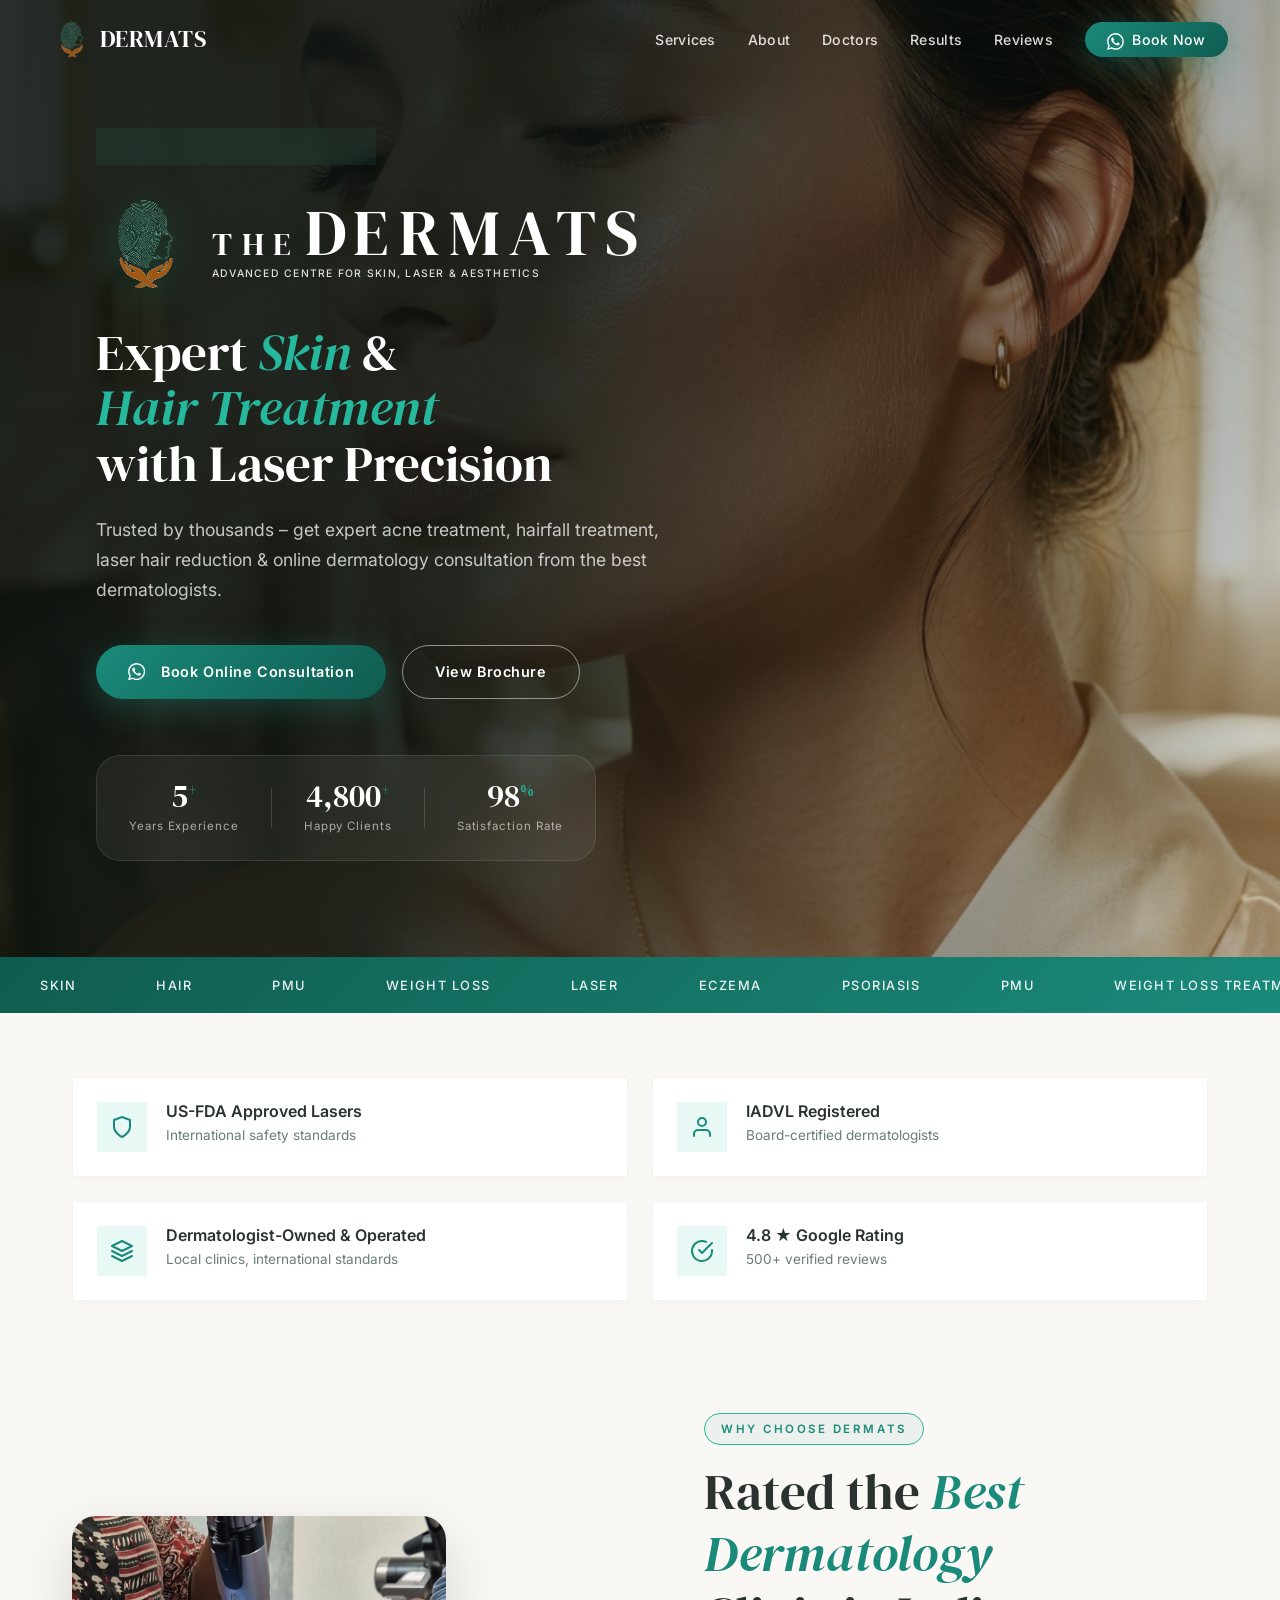
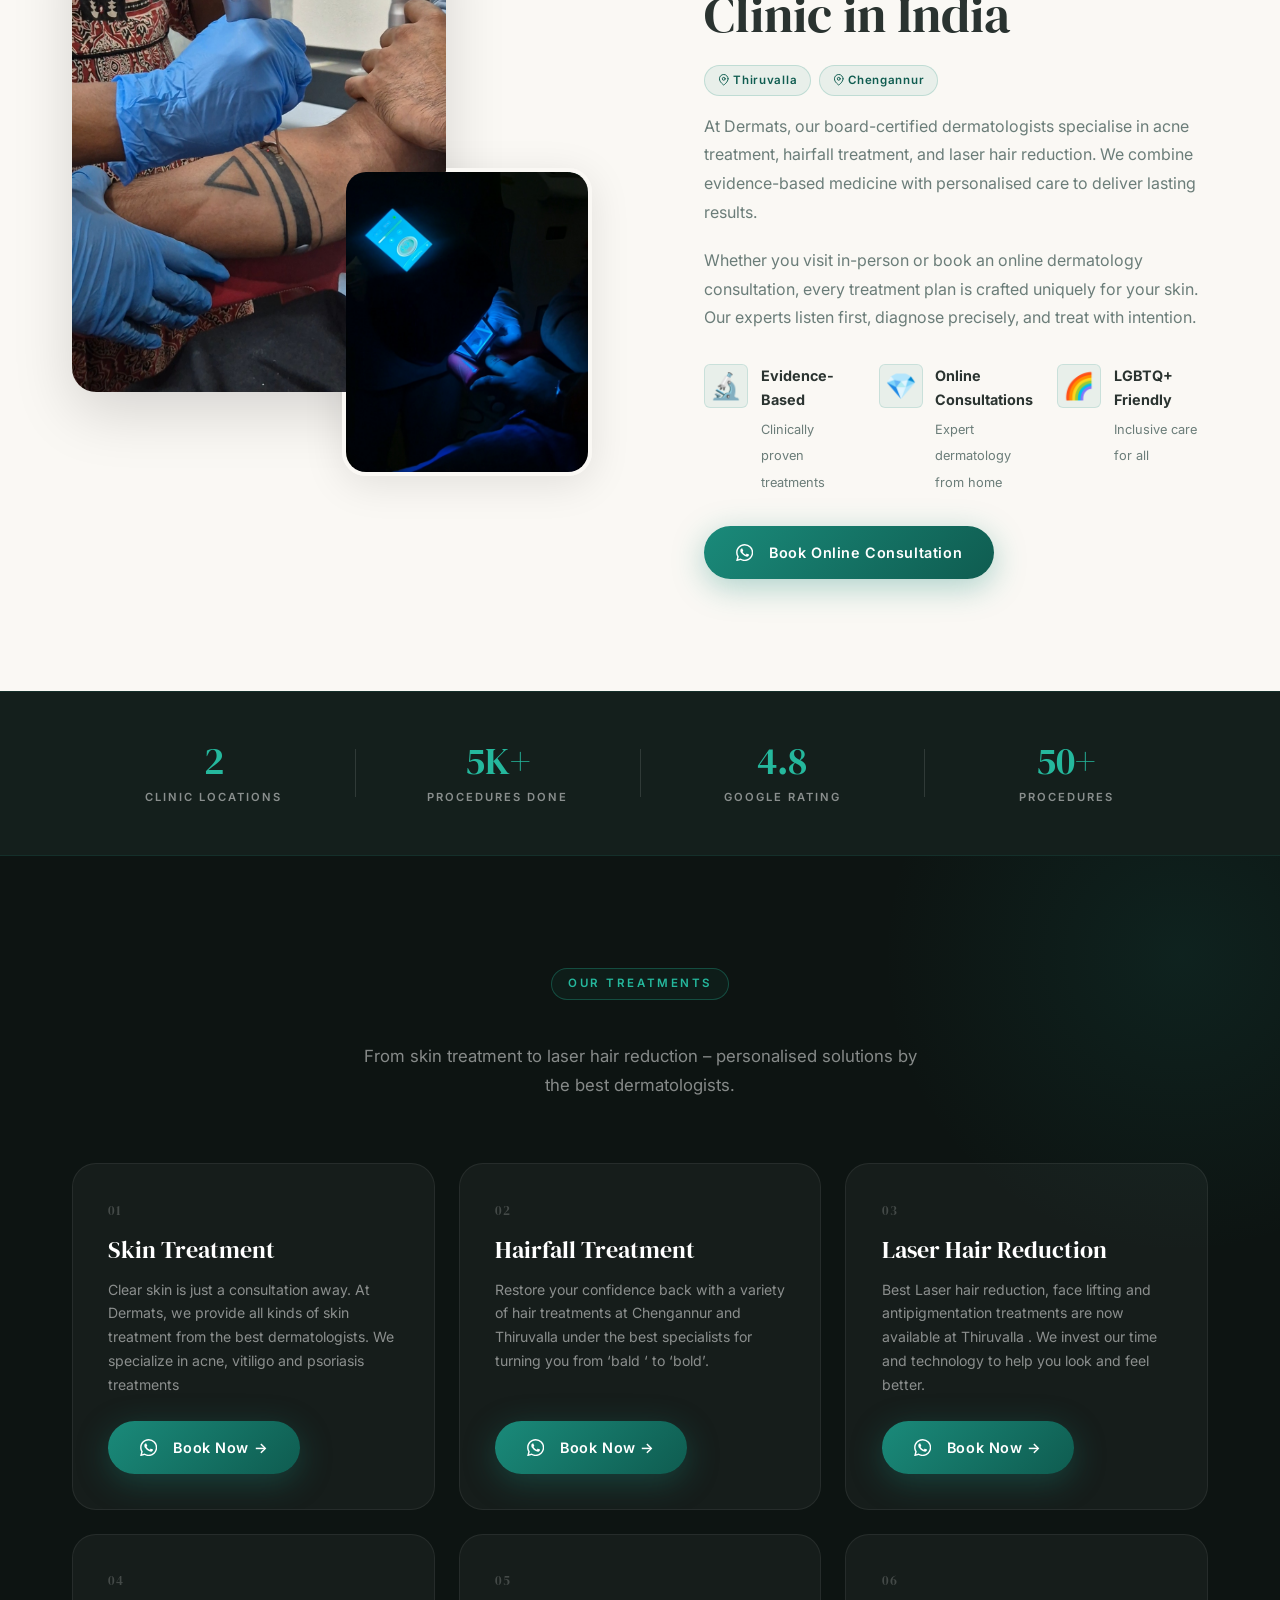
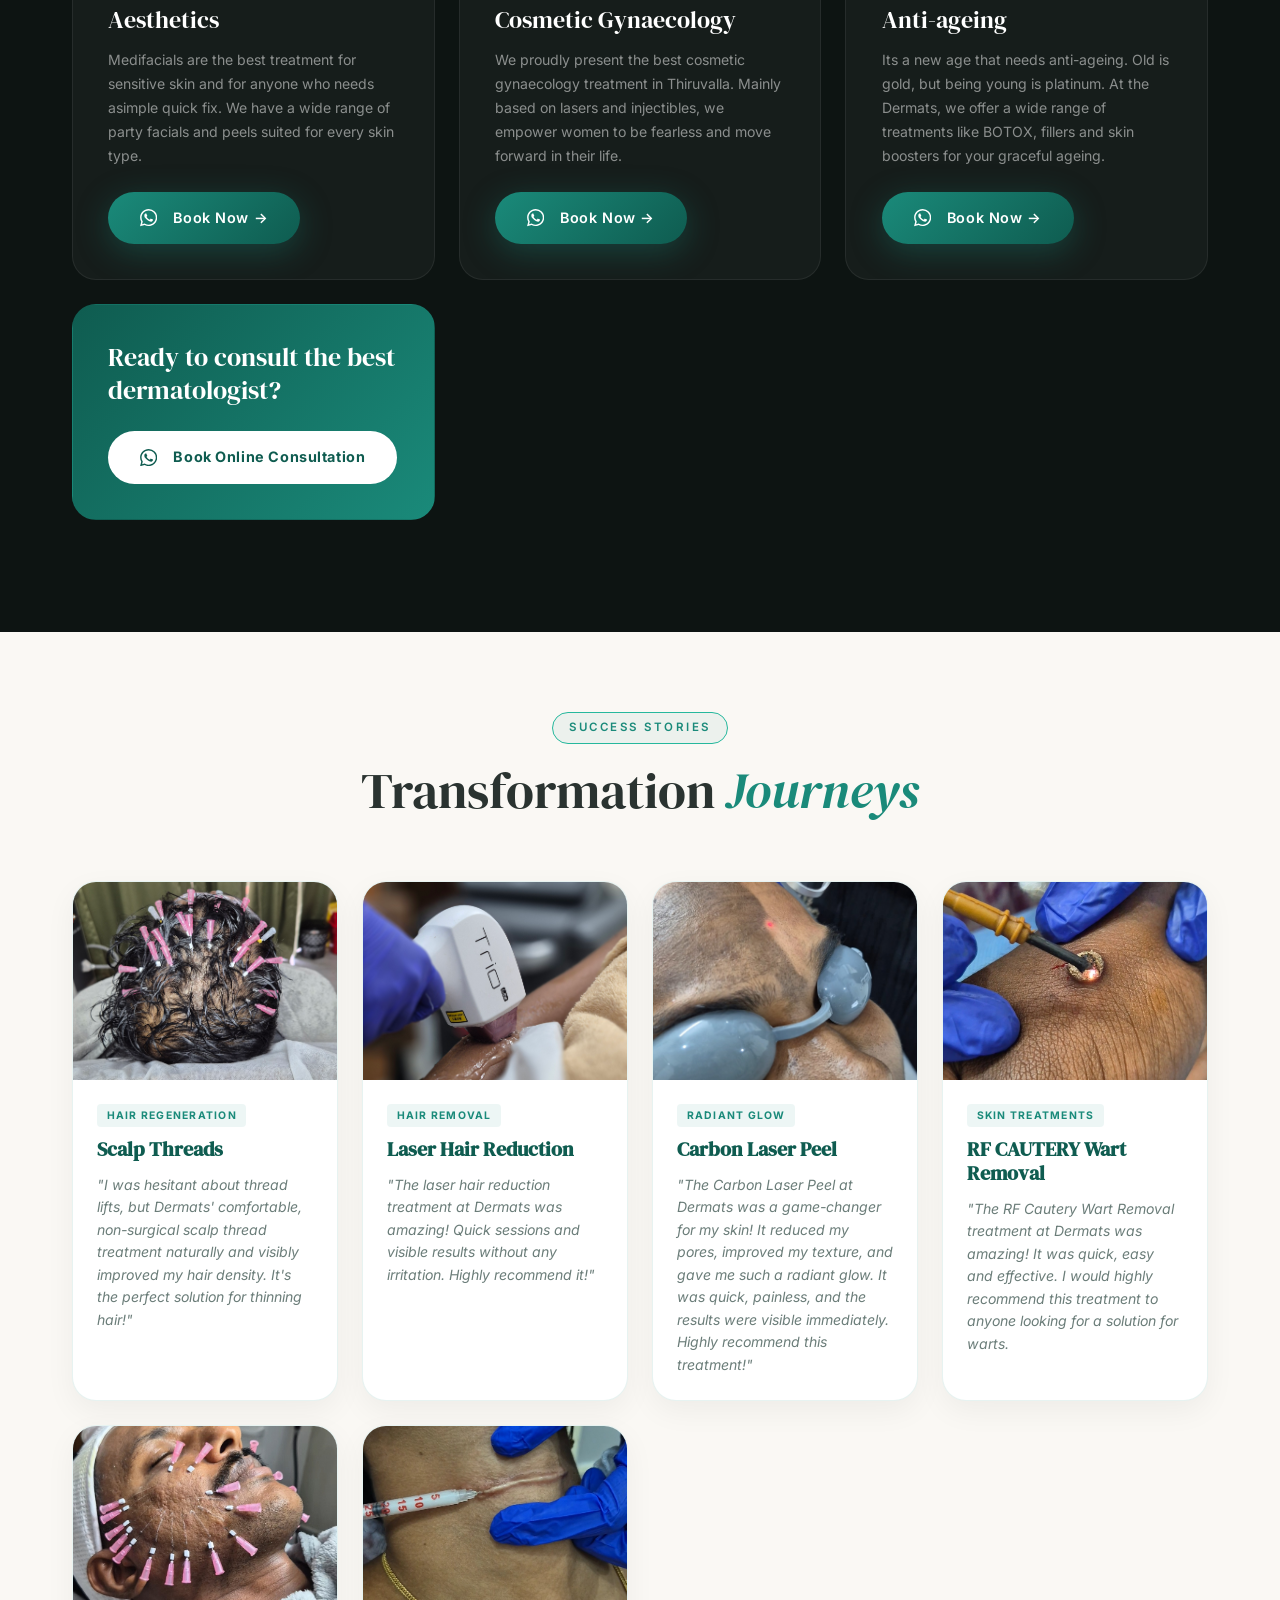
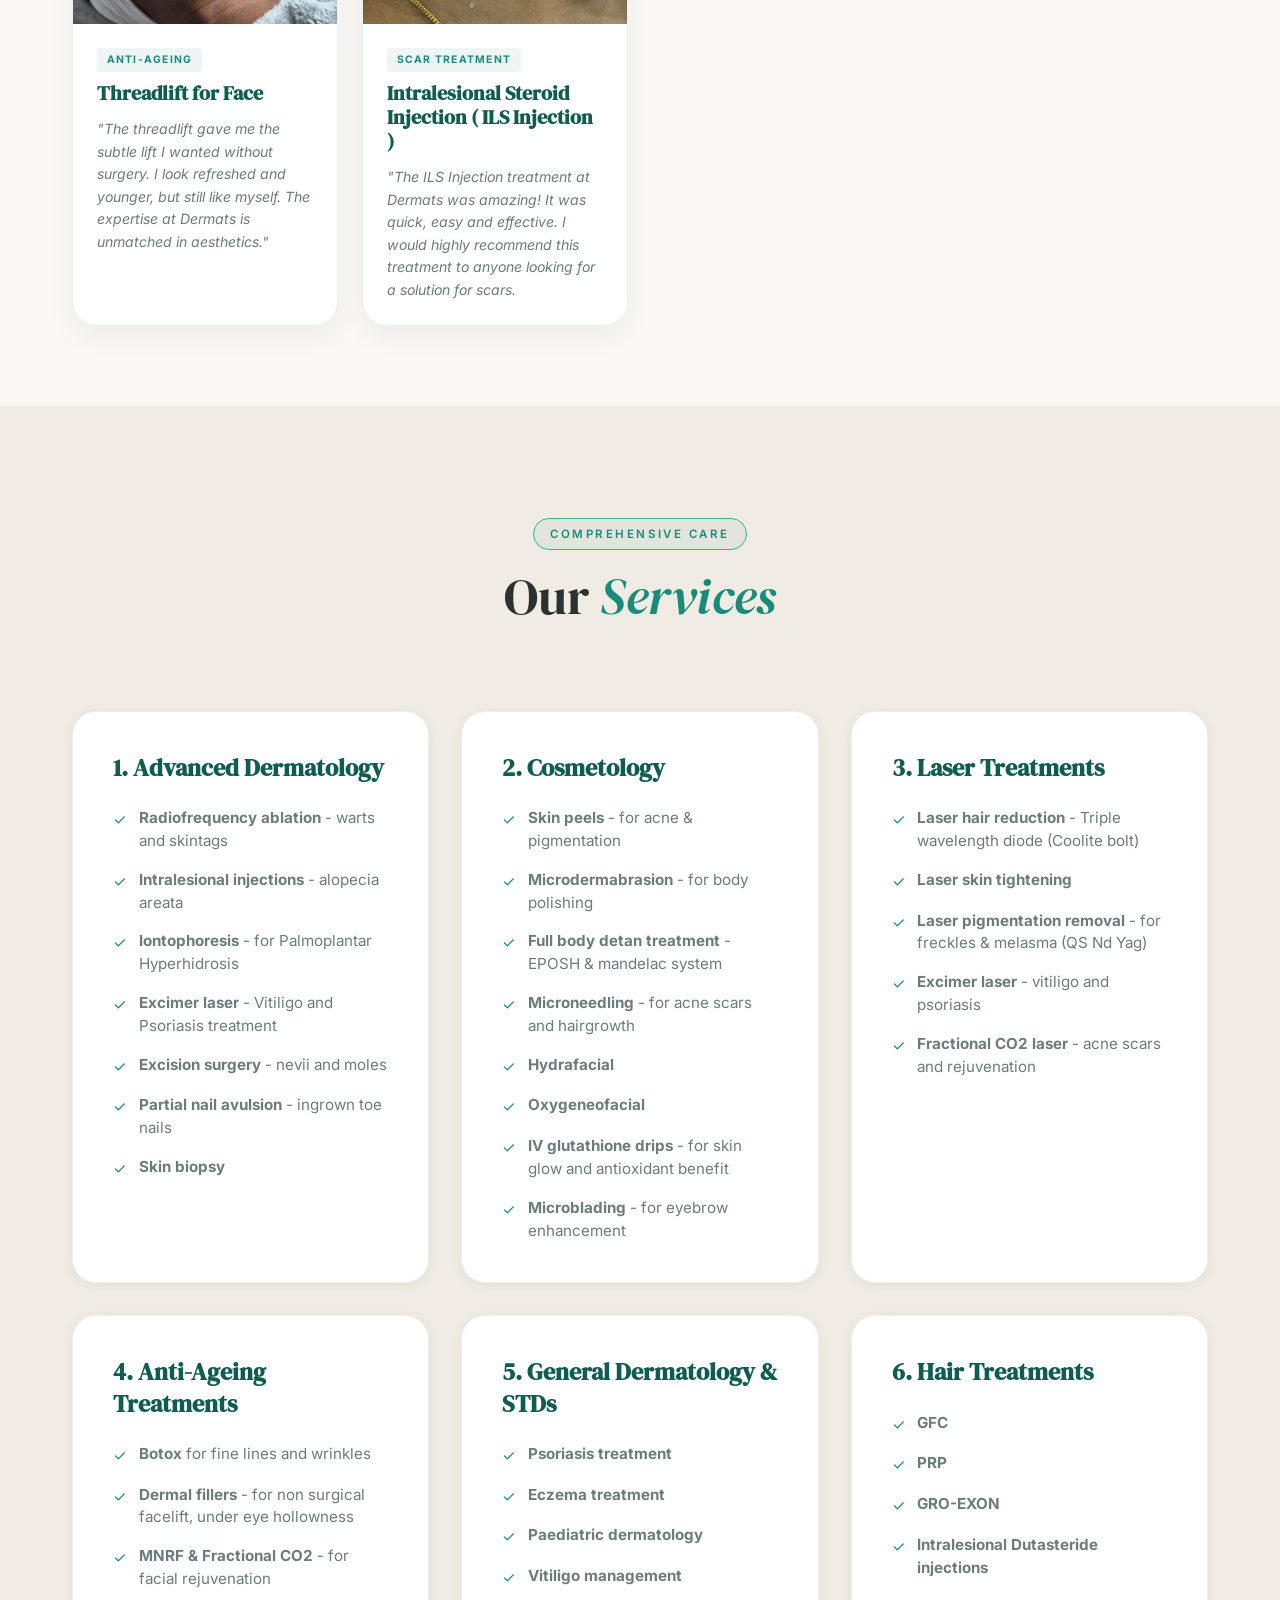
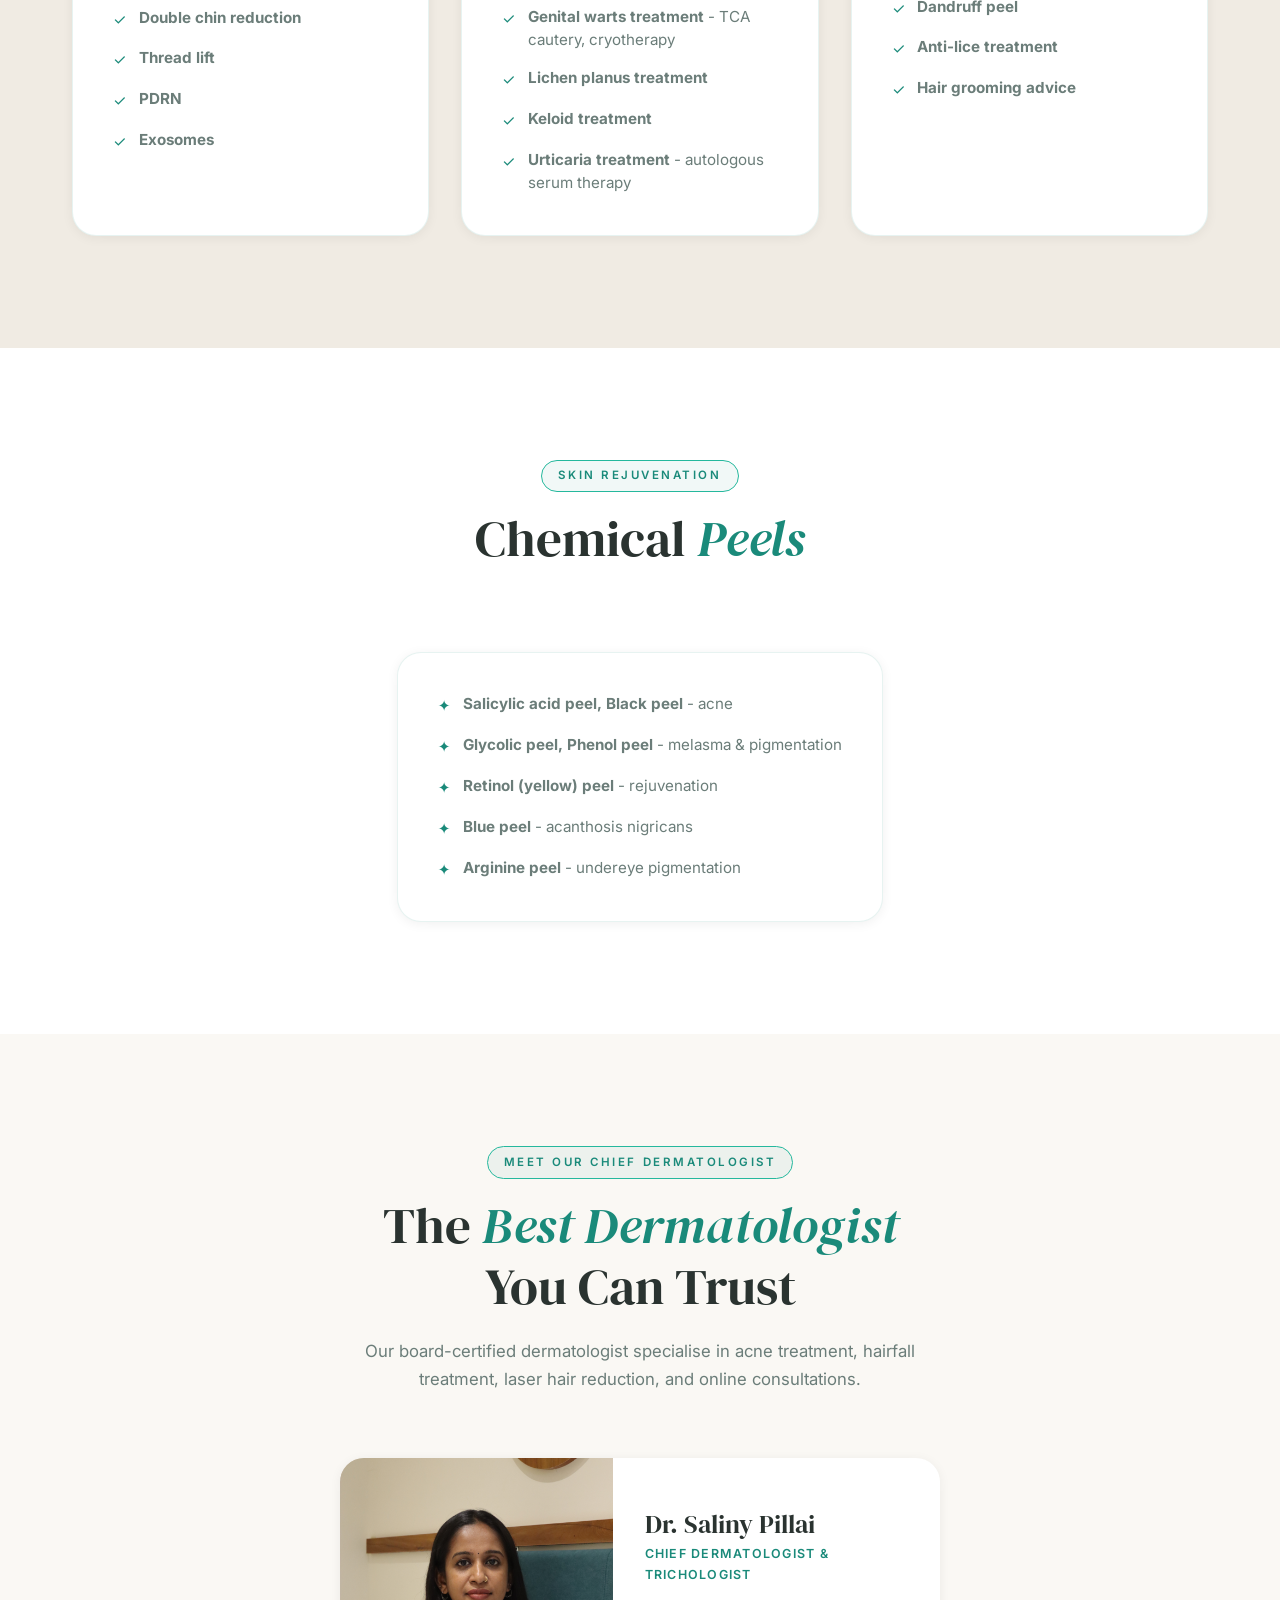
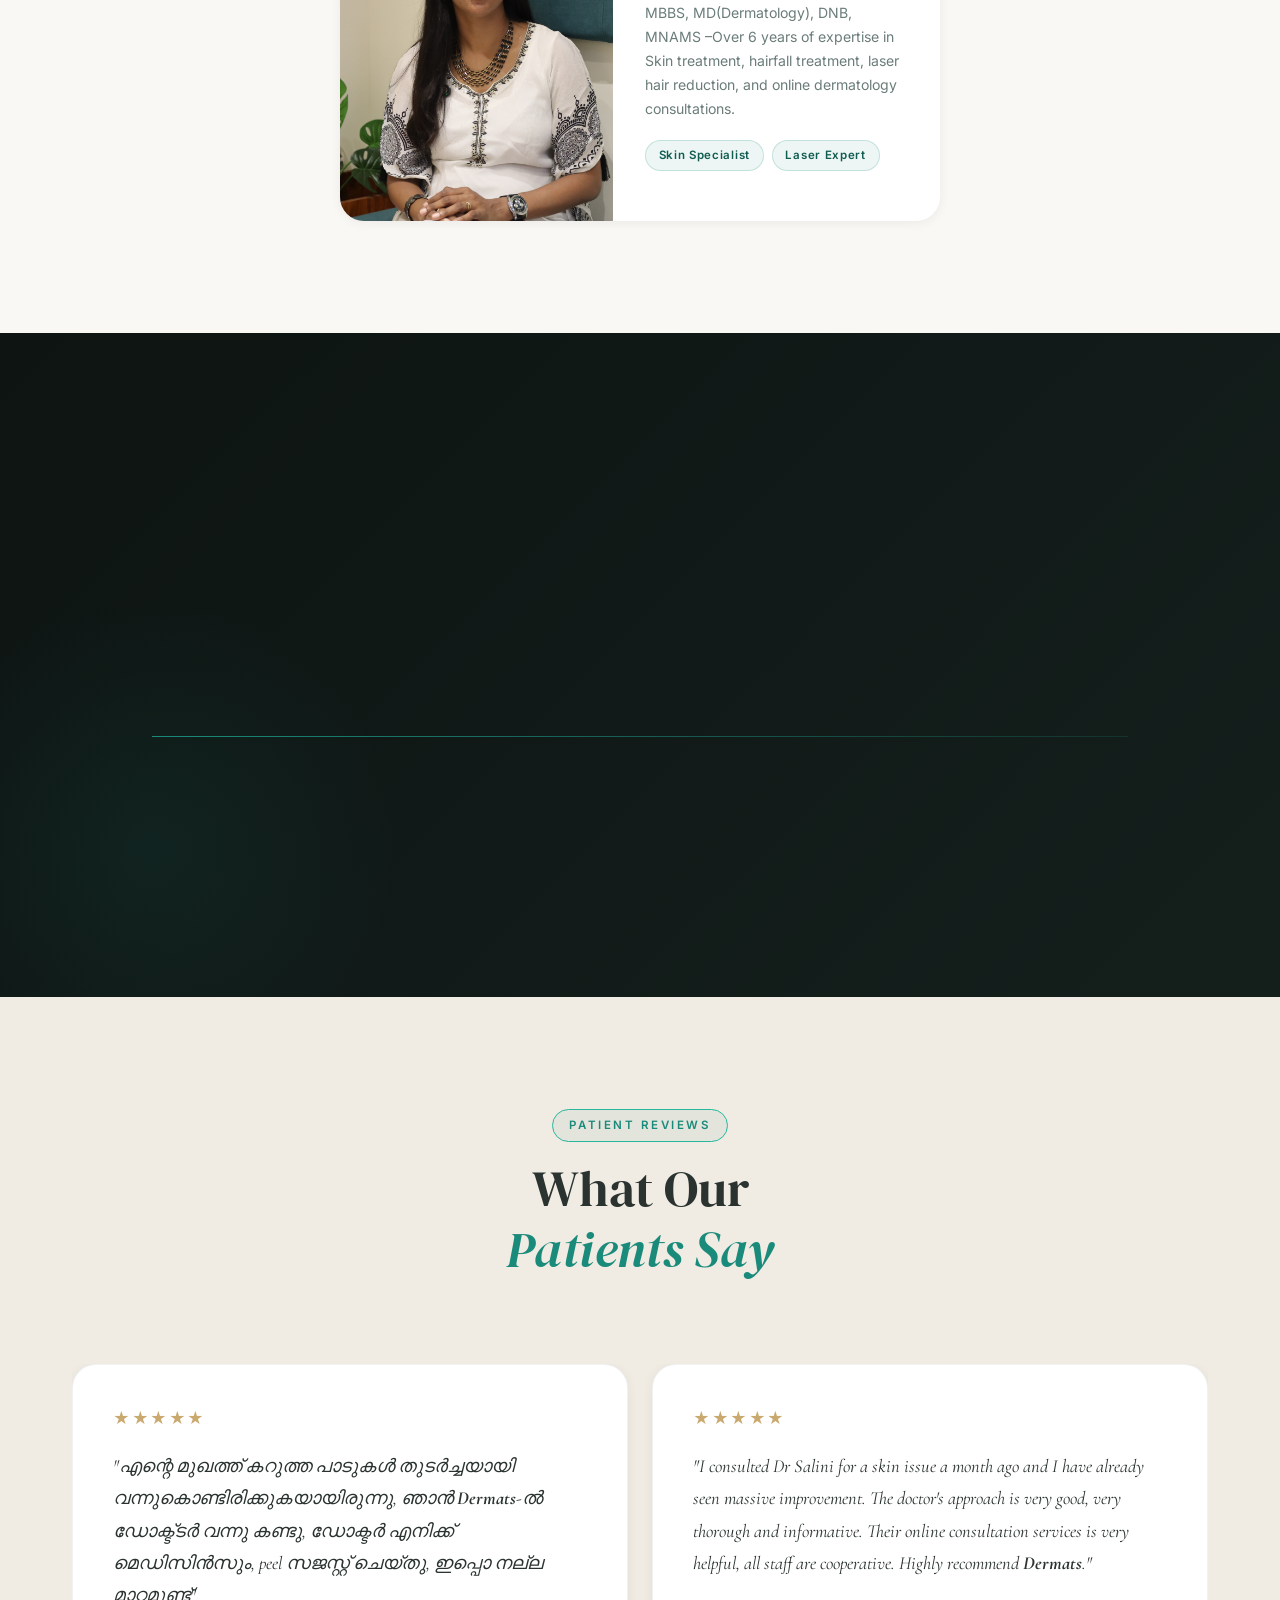
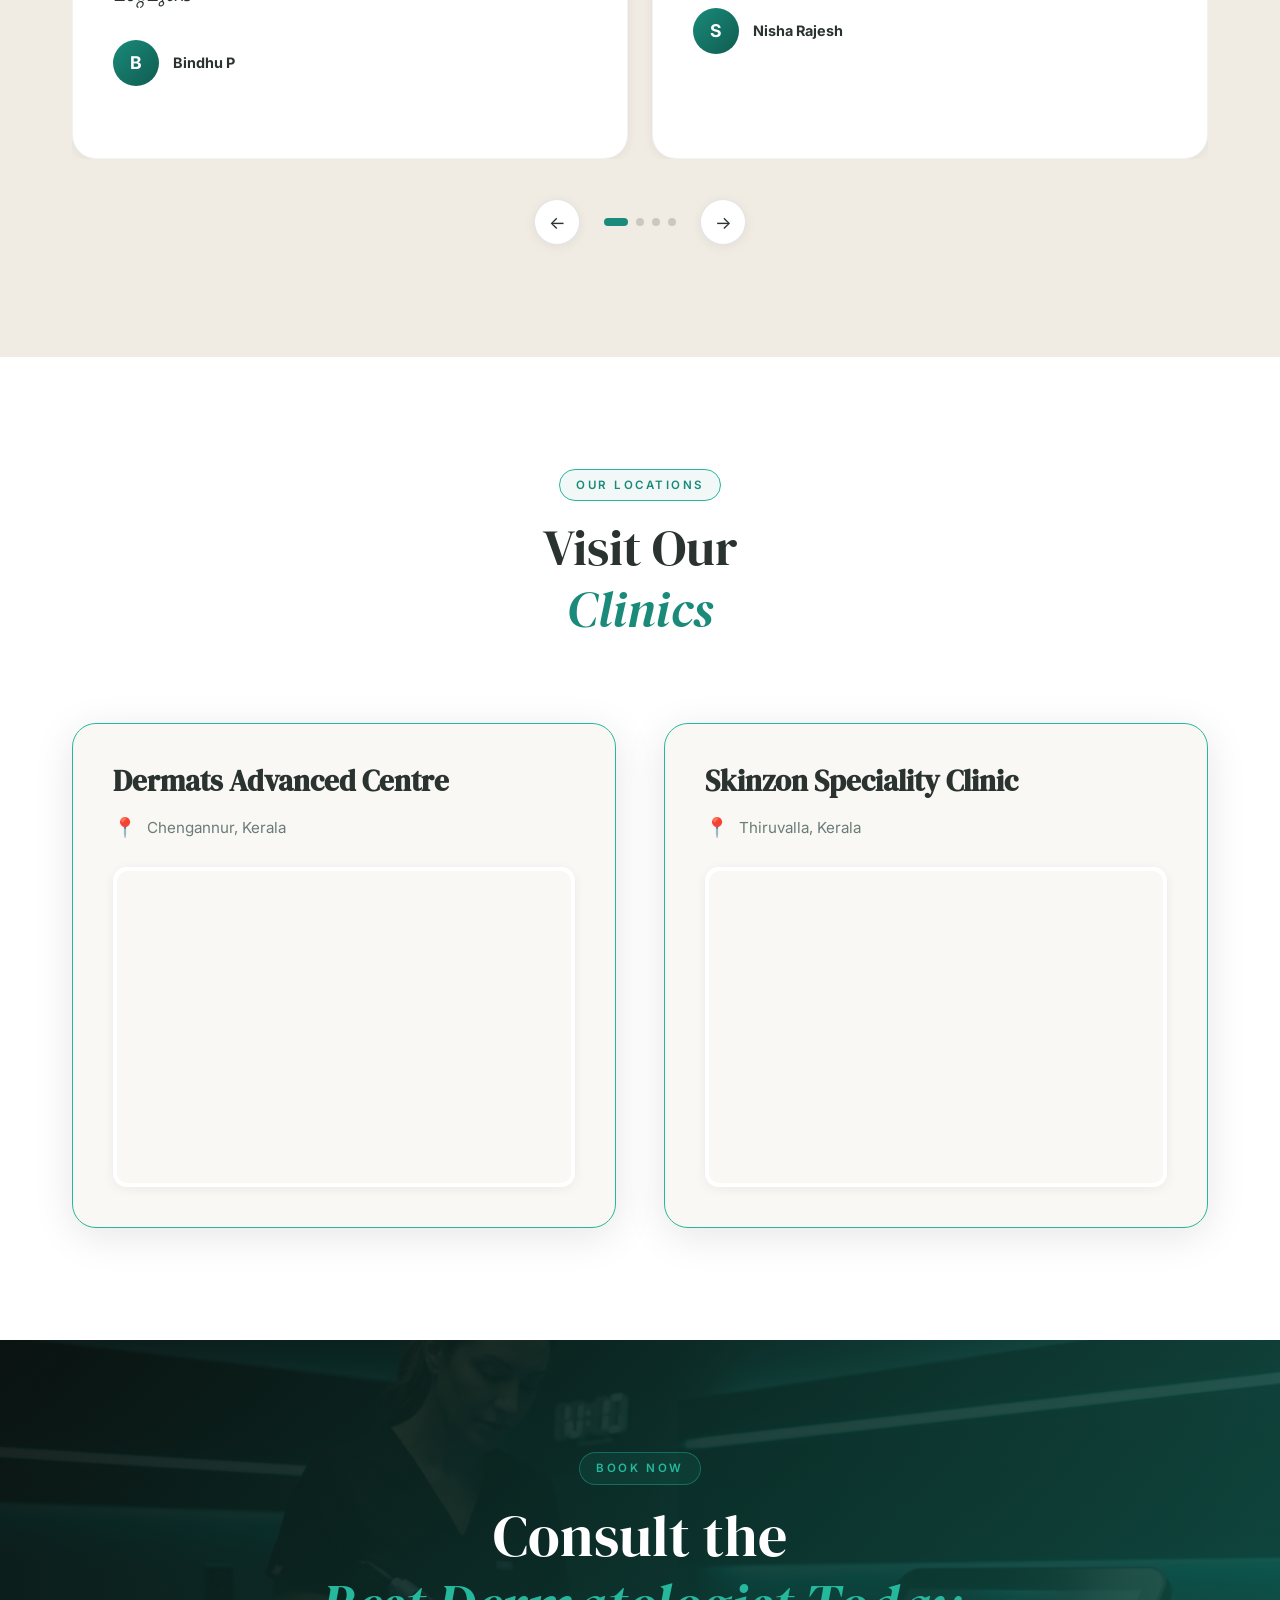
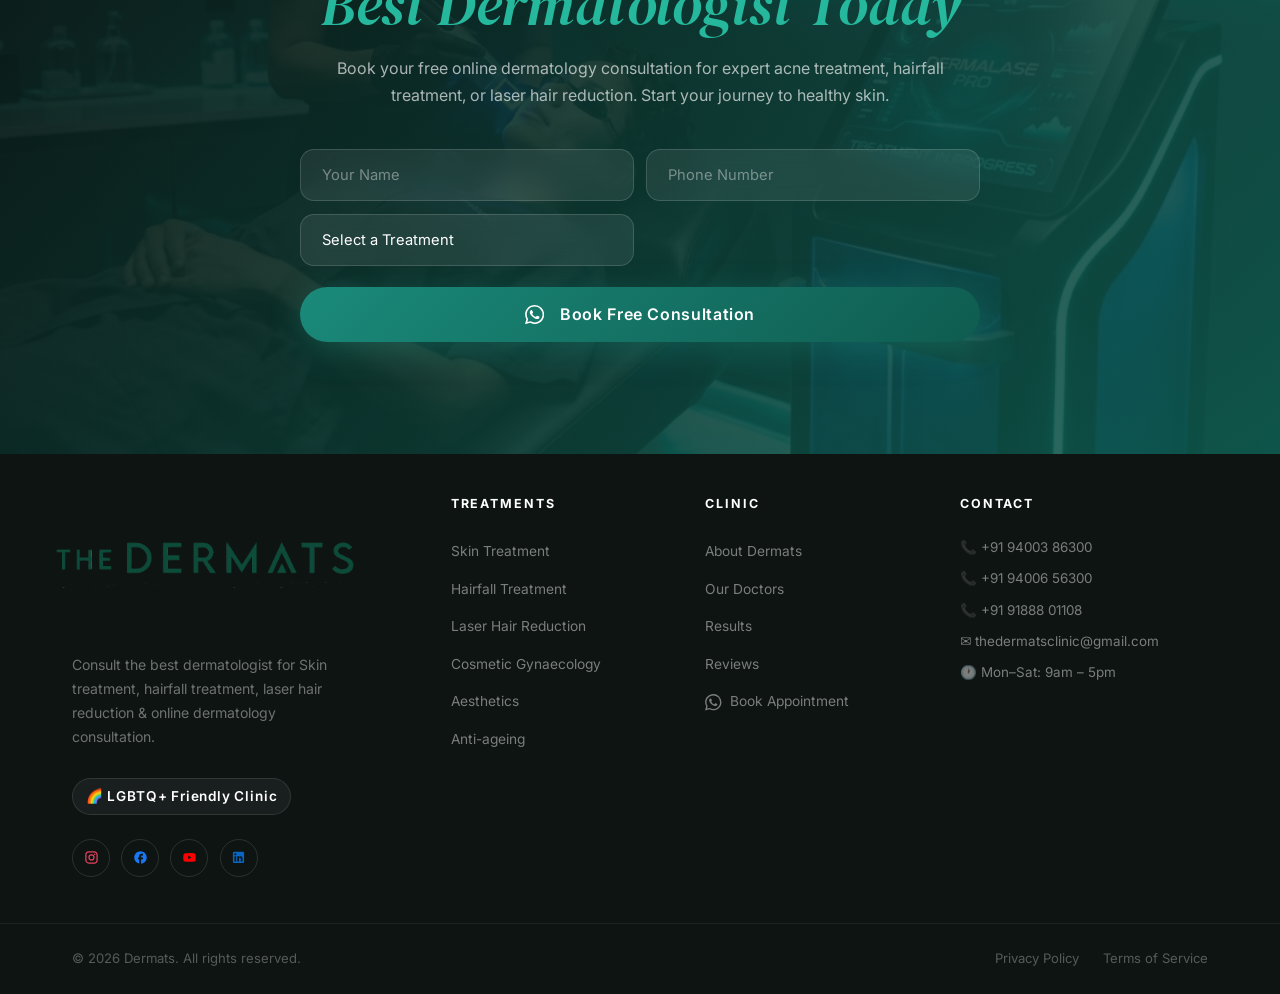
==== commit 3c894c20: "Add files via upload" ====
--- a/index.html
+++ b/index.html
@@ -112,10 +112,7 @@
         </div>
       </div>
     </div>
-    <div class="hero__scroll-indicator" id="scroll-indicator">
-      <span>Scroll</span>
-      <div class="scroll-line"></div>
-    </div>
+
   </section>
 
   <!-- MARQUEE -->
@@ -206,13 +203,42 @@
   </section>
 
   <!-- ABOUT -->
+  <style>
+    #about-main-slider, #about-side-slider {
+      position: relative;
+      width: 100%;
+      height: 100%;
+      overflow: hidden;
+    }
+    #about-main-slider img, #about-side-slider img {
+      position: absolute;
+      top: 0;
+      left: 0;
+      width: 100%;
+      height: 100%;
+      object-fit: cover;
+      opacity: 0;
+      transition: opacity 1.5s ease-in-out, transform 0.8s ease;
+    }
+    #about-main-slider img.active, #about-side-slider img.active {
+      opacity: 1;
+      z-index: 1;
+    }
+  </style>
   <section class="about section" id="about">
     <div class="container">
       <div class="about__grid">
         <div class="about__visual" id="about-visual">
           <div class="about__card-main">
-            <div class="about__card-img-wrap">
-              <img src="treatment_skin.png" alt="Skin treatment at Dermats" class="about__card-img" />
+            <div class="about__card-img-wrap" id="about-main-slider">
+              <img src="assets/1000064370.jpg.jpeg" alt="Skin treatment at Dermats" class="about__card-img active" />
+              <img src="assets/1000103396.jpg.jpeg" alt="Skin treatment at Dermats" class="about__card-img" />
+              <img src="assets/1000257214.jpg.jpeg" alt="Skin treatment at Dermats" class="about__card-img" />
+              <img src="assets/1000263678.jpg.jpeg" alt="Skin treatment at Dermats" class="about__card-img" />
+              <img src="assets/1000283509.jpg.jpeg" alt="Skin treatment at Dermats" class="about__card-img" />
+              <img src="assets/1000286344.jpg.jpeg" alt="Skin treatment at Dermats" class="about__card-img" />
+              <img src="assets/1000286360.jpg.jpeg" alt="Skin treatment at Dermats" class="about__card-img" />
+              <img src="assets/1000286361.jpg.jpeg" alt="Skin treatment at Dermats" class="about__card-img" />
             </div>
             <div class="about__floating-badge">
               <span class="floating-num">50+</span>
@@ -220,7 +246,16 @@
             </div>
           </div>
           <div class="about__card-side">
-            <img src="treatment_hair.png" alt="Hair care at Dermats" class="about__card-side-img" />
+            <div id="about-side-slider" style="width: 100%; height: 100%; position: relative; overflow: hidden;">
+              <img src="assets/1000286362.jpg.jpeg" alt="Hair care at Dermats" class="about__card-side-img active" />
+              <img src="assets/1000286363.jpg.jpeg" alt="Hair care at Dermats" class="about__card-side-img" />
+              <img src="assets/1000286364.jpg.jpeg" alt="Hair care at Dermats" class="about__card-side-img" />
+              <img src="assets/1000286366.jpg.jpeg" alt="Hair care at Dermats" class="about__card-side-img" />
+              <img src="assets/1000286367.jpg.jpeg" alt="Hair care at Dermats" class="about__card-side-img" />
+              <img src="assets/1000286368.jpg.jpeg" alt="Hair care at Dermats" class="about__card-side-img" />
+              <img src="assets/1000286371.jpg.jpeg" alt="Hair care at Dermats" class="about__card-side-img" />
+              <img src="assets/1000286372.jpg.jpeg" alt="Hair care at Dermats" class="about__card-side-img" />
+            </div>
             <div class="about__award">
               <span class="award-icon">&#127942;</span>
               <div>
@@ -235,11 +270,19 @@
           <h2 class="section-title">Rated the <em>Best Dermatology</em><br />Clinic in India</h2>
           <div class="about__location-badges" style="display: flex; gap: 0.5rem; margin-bottom: 1rem; flex-wrap: wrap;">
             <span class="badge" style="display: inline-flex; align-items: center; gap: 0.25rem;">
-              <svg xmlns="http://www.w3.org/2000/svg" width="1em" height="1em" viewBox="0 0 24 24" fill="none" stroke="currentColor" stroke-width="2" stroke-linecap="round" stroke-linejoin="round"><path d="M21 10c0 7-9 13-9 13s-9-6-9-13a9 9 0 0 1 18 0z"></path><circle cx="12" cy="10" r="3"></circle></svg>
+              <svg xmlns="http://www.w3.org/2000/svg" width="1em" height="1em" viewBox="0 0 24 24" fill="none"
+                stroke="currentColor" stroke-width="2" stroke-linecap="round" stroke-linejoin="round">
+                <path d="M21 10c0 7-9 13-9 13s-9-6-9-13a9 9 0 0 1 18 0z"></path>
+                <circle cx="12" cy="10" r="3"></circle>
+              </svg>
               Thiruvalla
             </span>
             <span class="badge" style="display: inline-flex; align-items: center; gap: 0.25rem;">
-              <svg xmlns="http://www.w3.org/2000/svg" width="1em" height="1em" viewBox="0 0 24 24" fill="none" stroke="currentColor" stroke-width="2" stroke-linecap="round" stroke-linejoin="round"><path d="M21 10c0 7-9 13-9 13s-9-6-9-13a9 9 0 0 1 18 0z"></path><circle cx="12" cy="10" r="3"></circle></svg>
+              <svg xmlns="http://www.w3.org/2000/svg" width="1em" height="1em" viewBox="0 0 24 24" fill="none"
+                stroke="currentColor" stroke-width="2" stroke-linecap="round" stroke-linejoin="round">
+                <path d="M21 10c0 7-9 13-9 13s-9-6-9-13a9 9 0 0 1 18 0z"></path>
+                <circle cx="12" cy="10" r="3"></circle>
+              </svg>
               Chengannur
             </span>
           </div>
@@ -267,7 +310,8 @@
               </div>
             </div>
             <div class="pillar">
-              <div class="pillar__icon" style="display: flex; align-items: center; justify-content: center;">&#127752;</div>
+              <div class="pillar__icon" style="display: flex; align-items: center; justify-content: center;">&#127752;
+              </div>
               <div>
                 <strong>LGBTQ+ Friendly</strong>
                 <span>Inclusive care for all</span>
@@ -1034,7 +1078,8 @@
             <p class="footer__tagline">Consult the best dermatologist for Skin treatment, hairfall treatment, laser hair
               reduction &amp; online dermatology consultation.</p>
             <div style="margin: 1.5rem 0;">
-              <span class="badge" style="display: inline-flex; align-items: center; gap: 0.4rem; font-size: 0.85rem; padding: 0.4rem 0.8rem; border: 1px solid rgba(255,255,255,0.1); border-radius: 50px; background: rgba(255,255,255,0.05); color: #fff;">
+              <span class="badge"
+                style="display: inline-flex; align-items: center; gap: 0.4rem; font-size: 0.85rem; padding: 0.4rem 0.8rem; border: 1px solid rgba(255,255,255,0.1); border-radius: 50px; background: rgba(255,255,255,0.05); color: #fff;">
                 &#127752; LGBTQ+ Friendly Clinic
               </span>
             </div>
@@ -1134,6 +1179,24 @@
   </footer>
 
   <script src="script.js"></script>
+  <script>
+    document.addEventListener('DOMContentLoaded', () => {
+      function setupSlider(sliderId, interval) {
+        const slider = document.getElementById(sliderId);
+        if (!slider) return;
+        const images = slider.querySelectorAll('img');
+        if (images.length === 0) return;
+        let currentIndex = 0;
+        setInterval(() => {
+          images[currentIndex].classList.remove('active');
+          currentIndex = (currentIndex + 1) % images.length;
+          images[currentIndex].classList.add('active');
+        }, interval);
+      }
+      setupSlider('about-main-slider', 4000);
+      setTimeout(() => setupSlider('about-side-slider', 4000), 2000);
+    });
+  </script>
 </body>
 
-</html>
+</html>
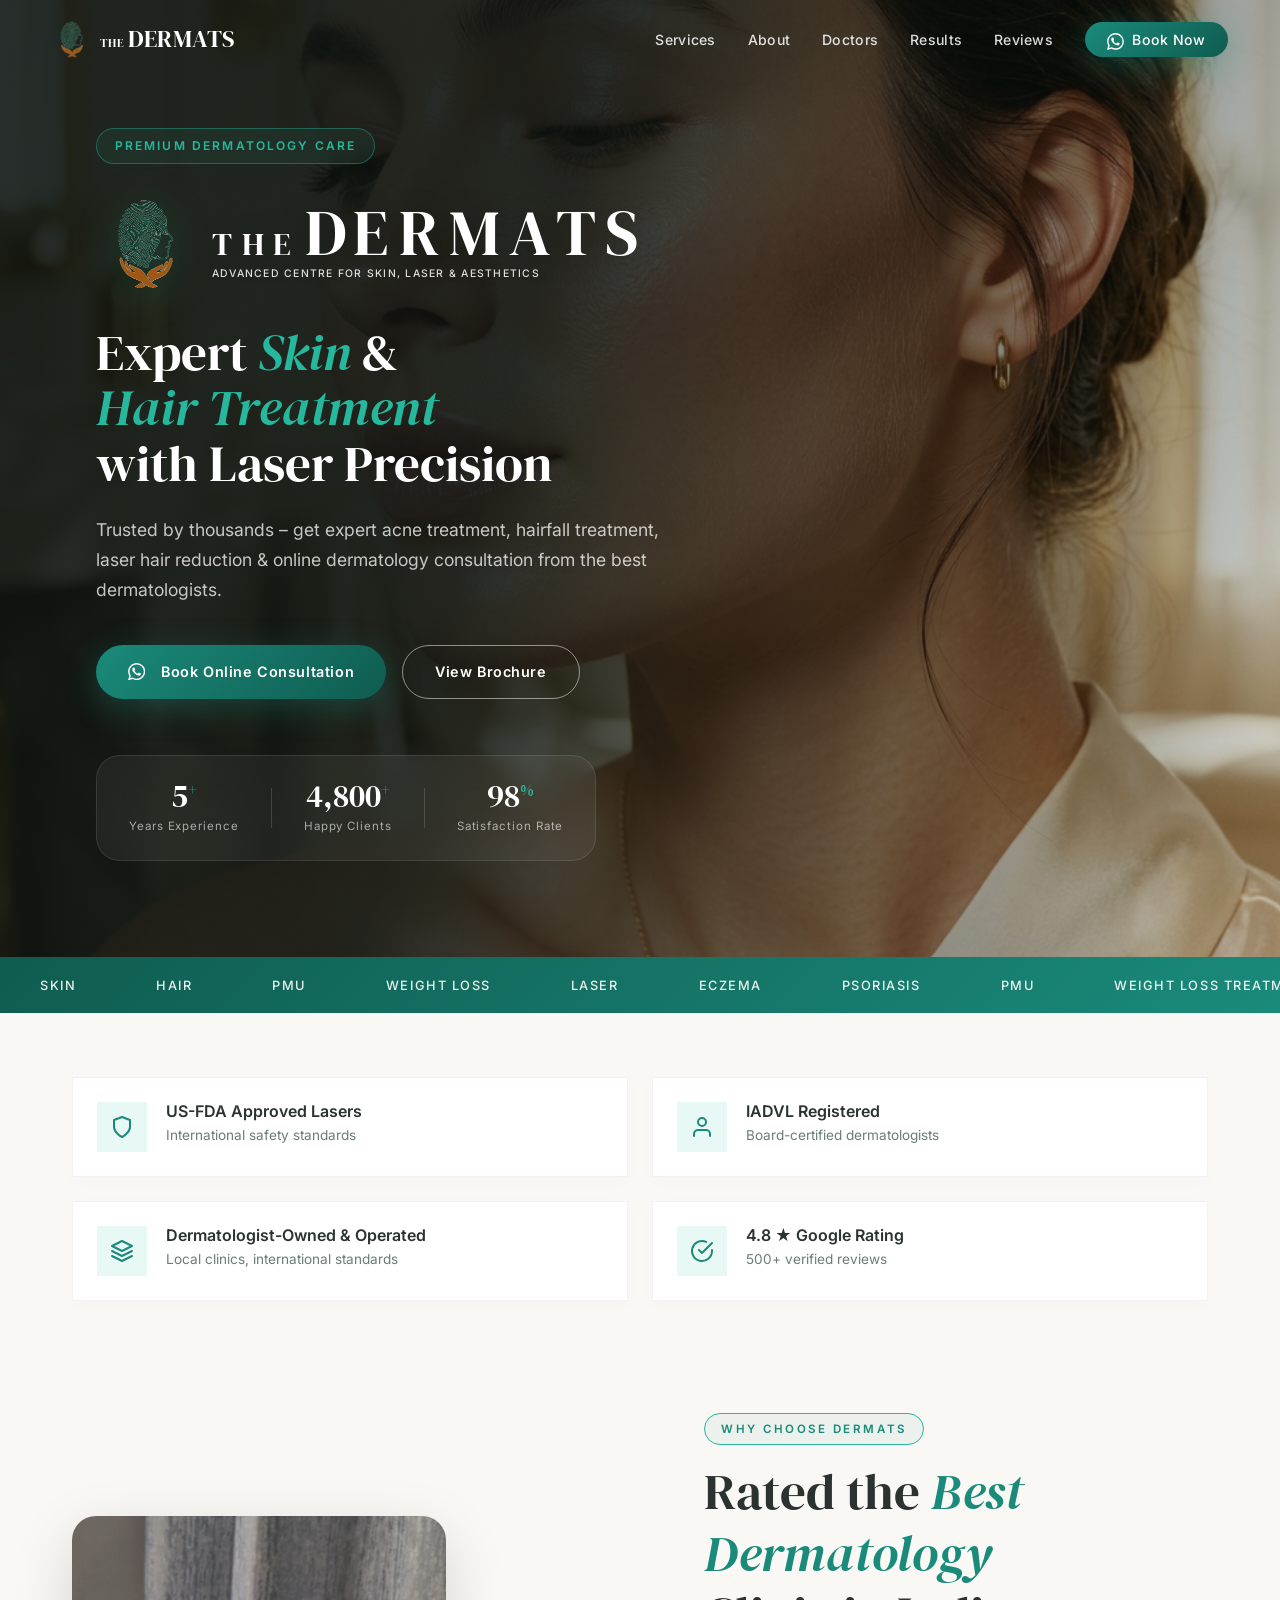
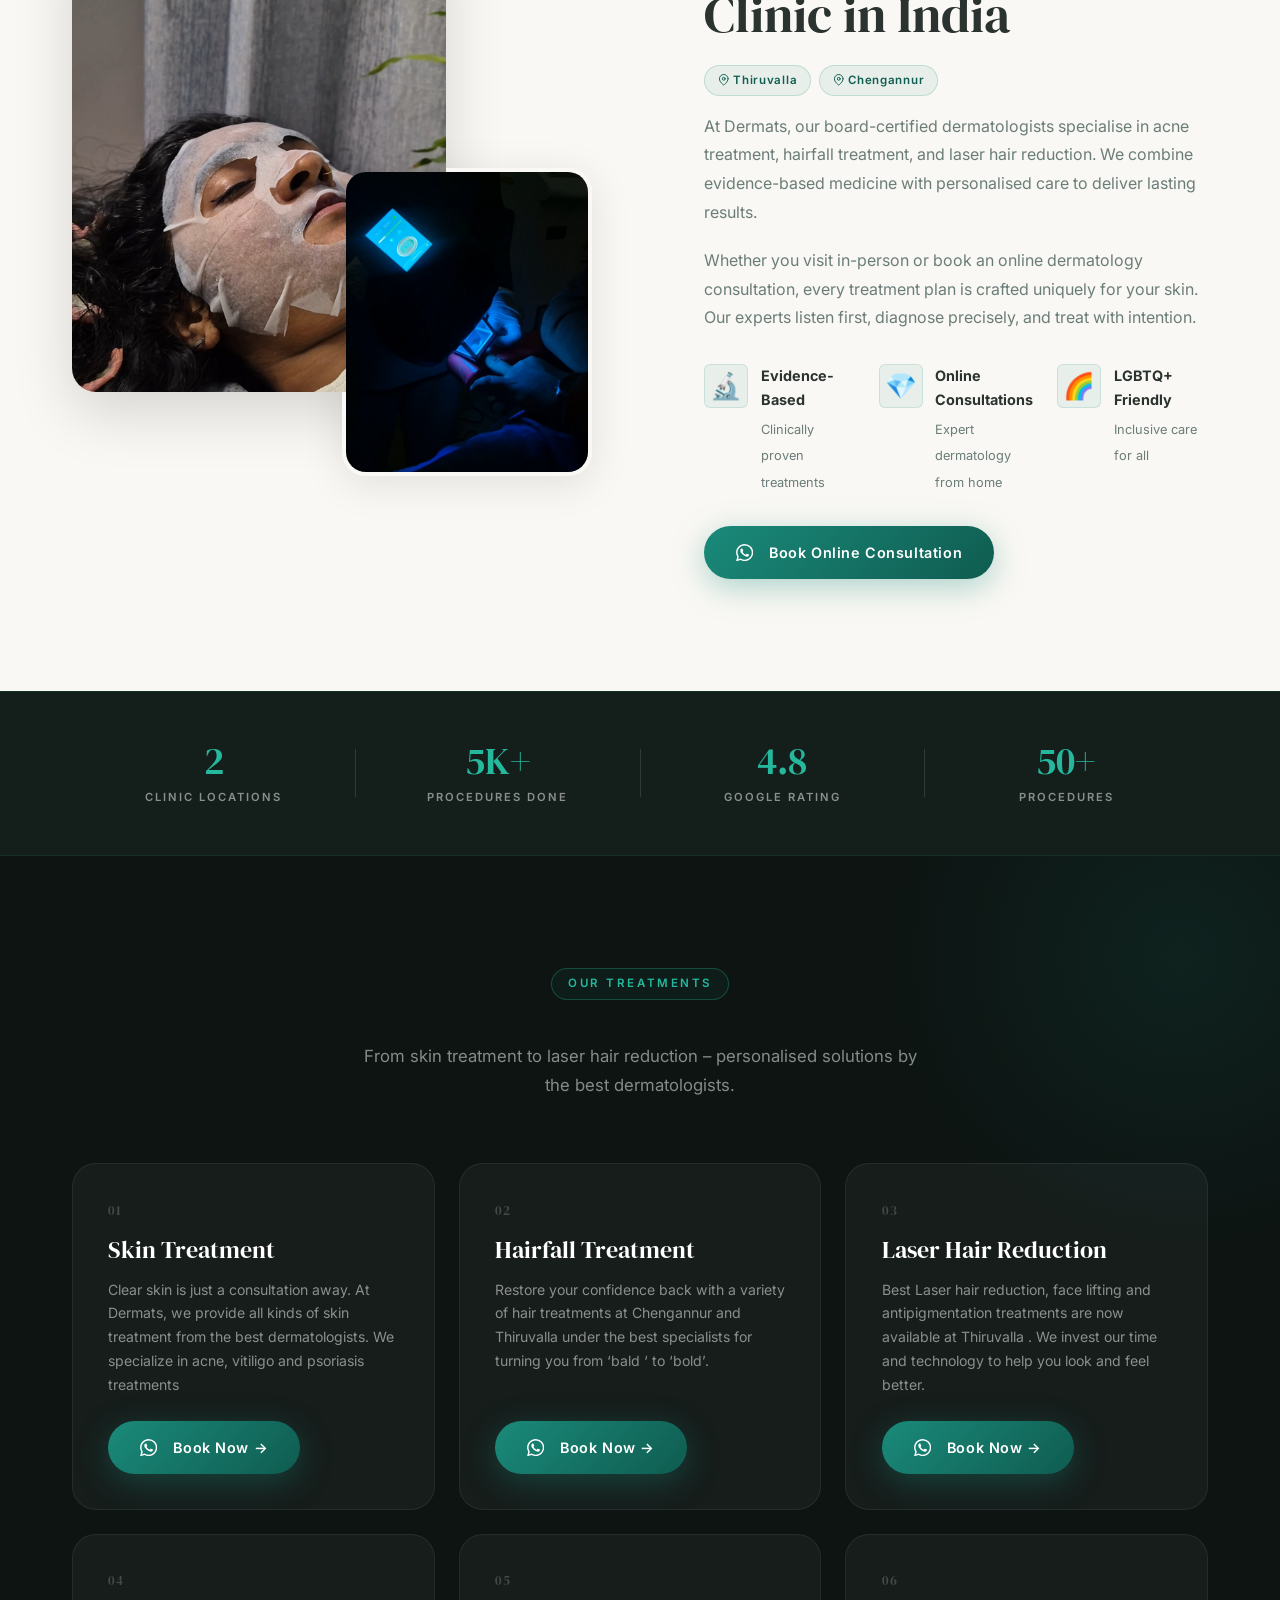
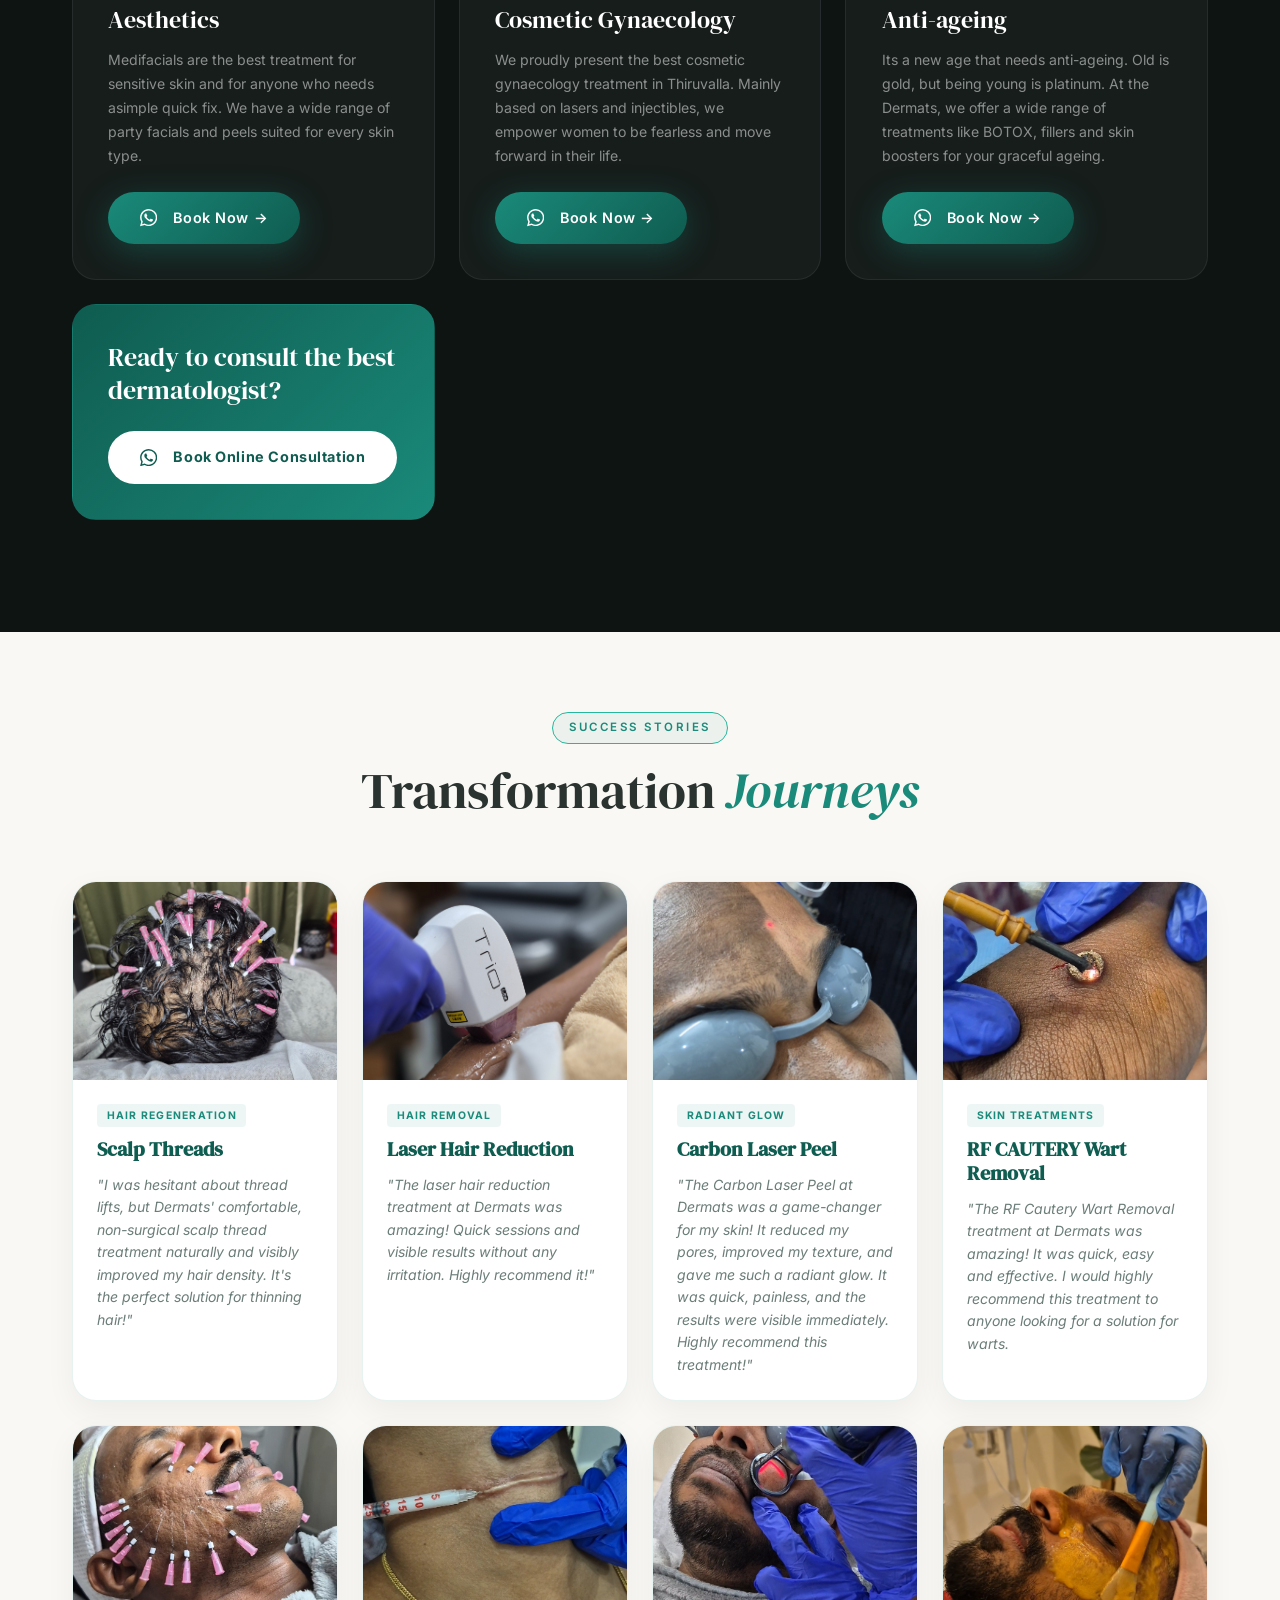
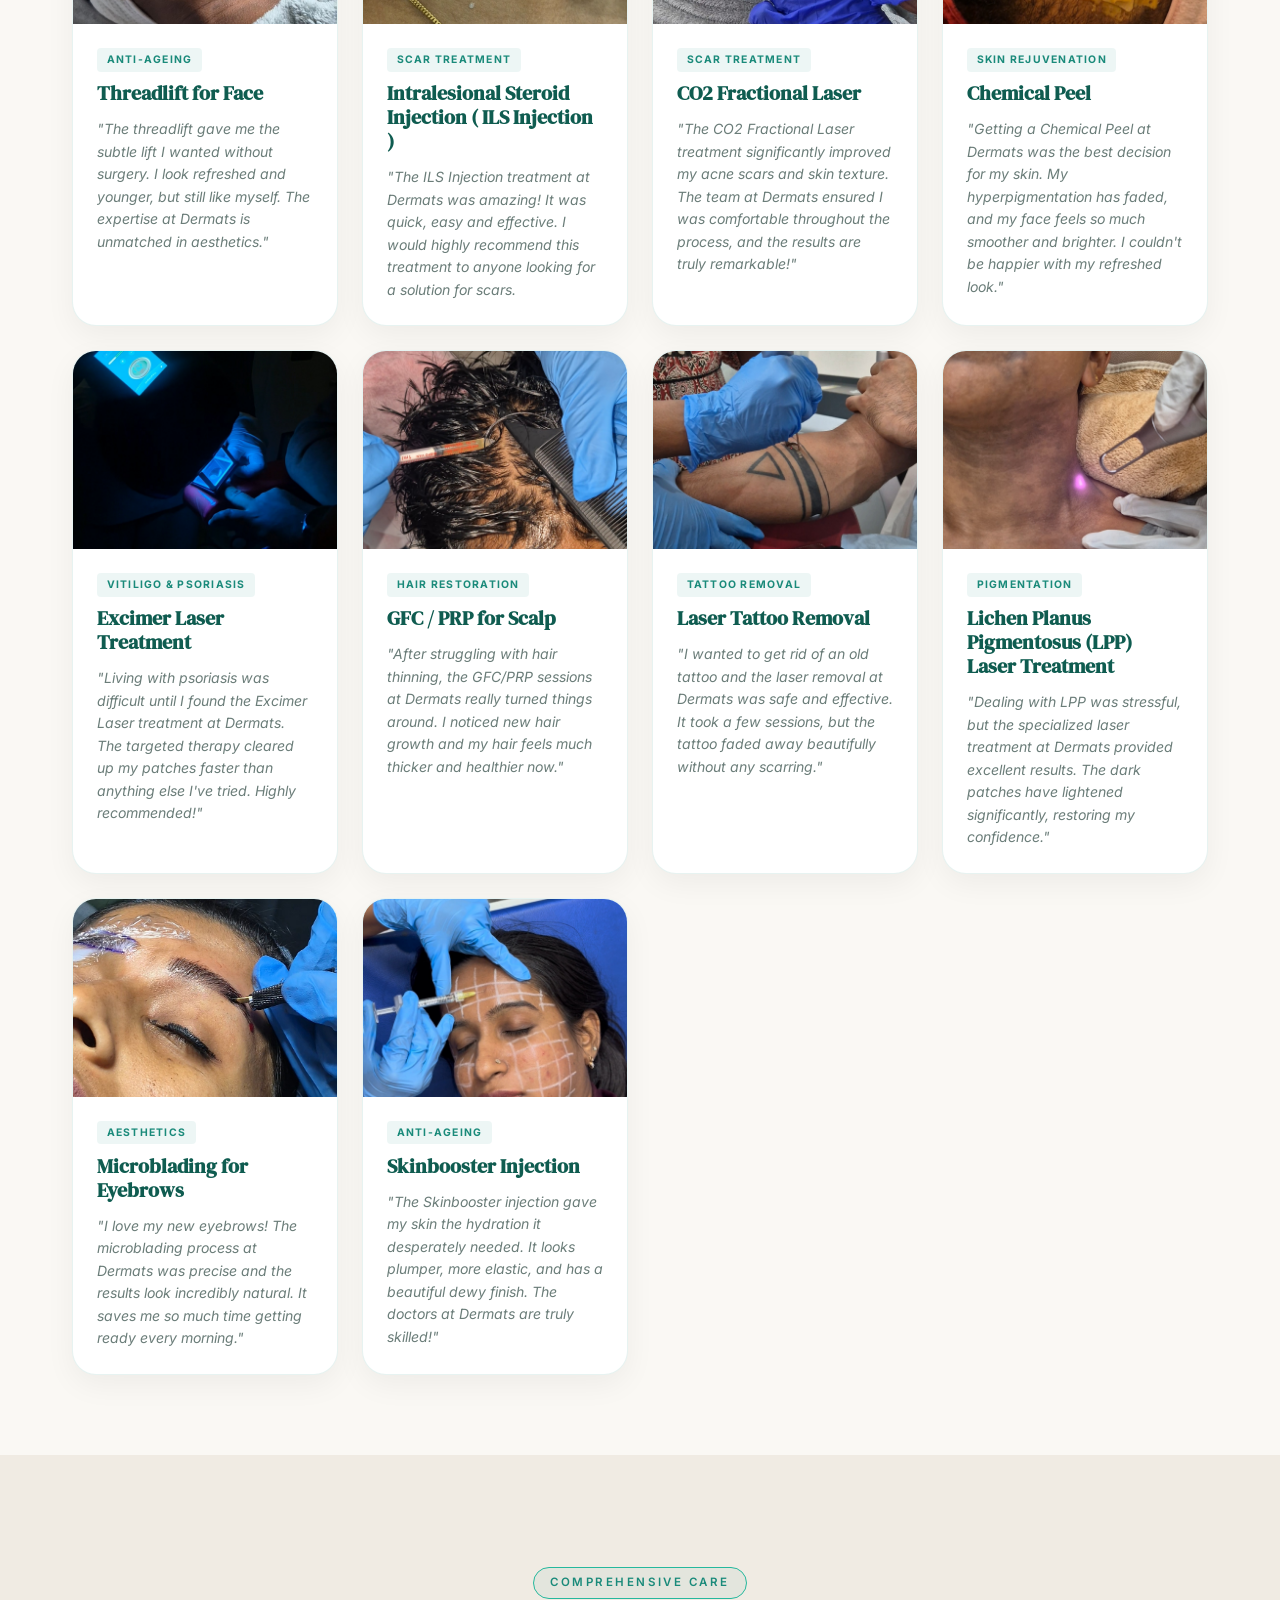
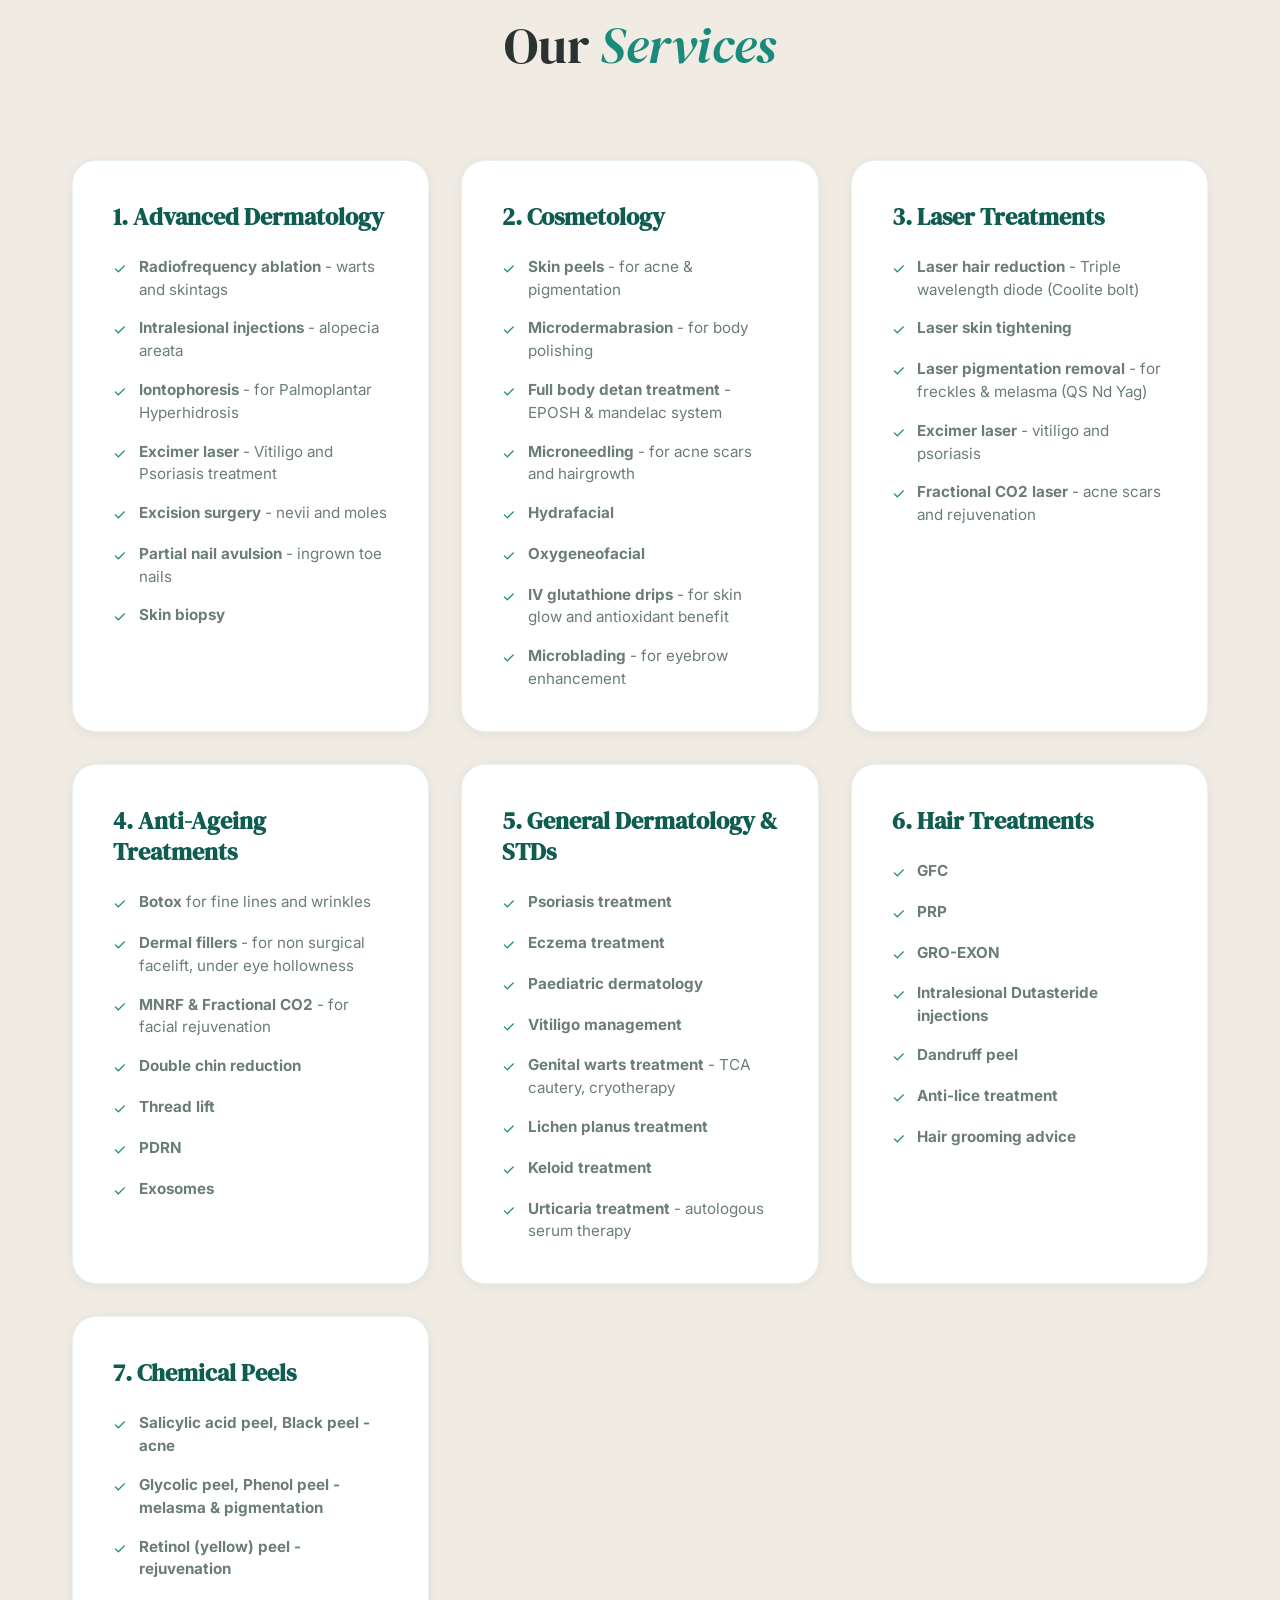
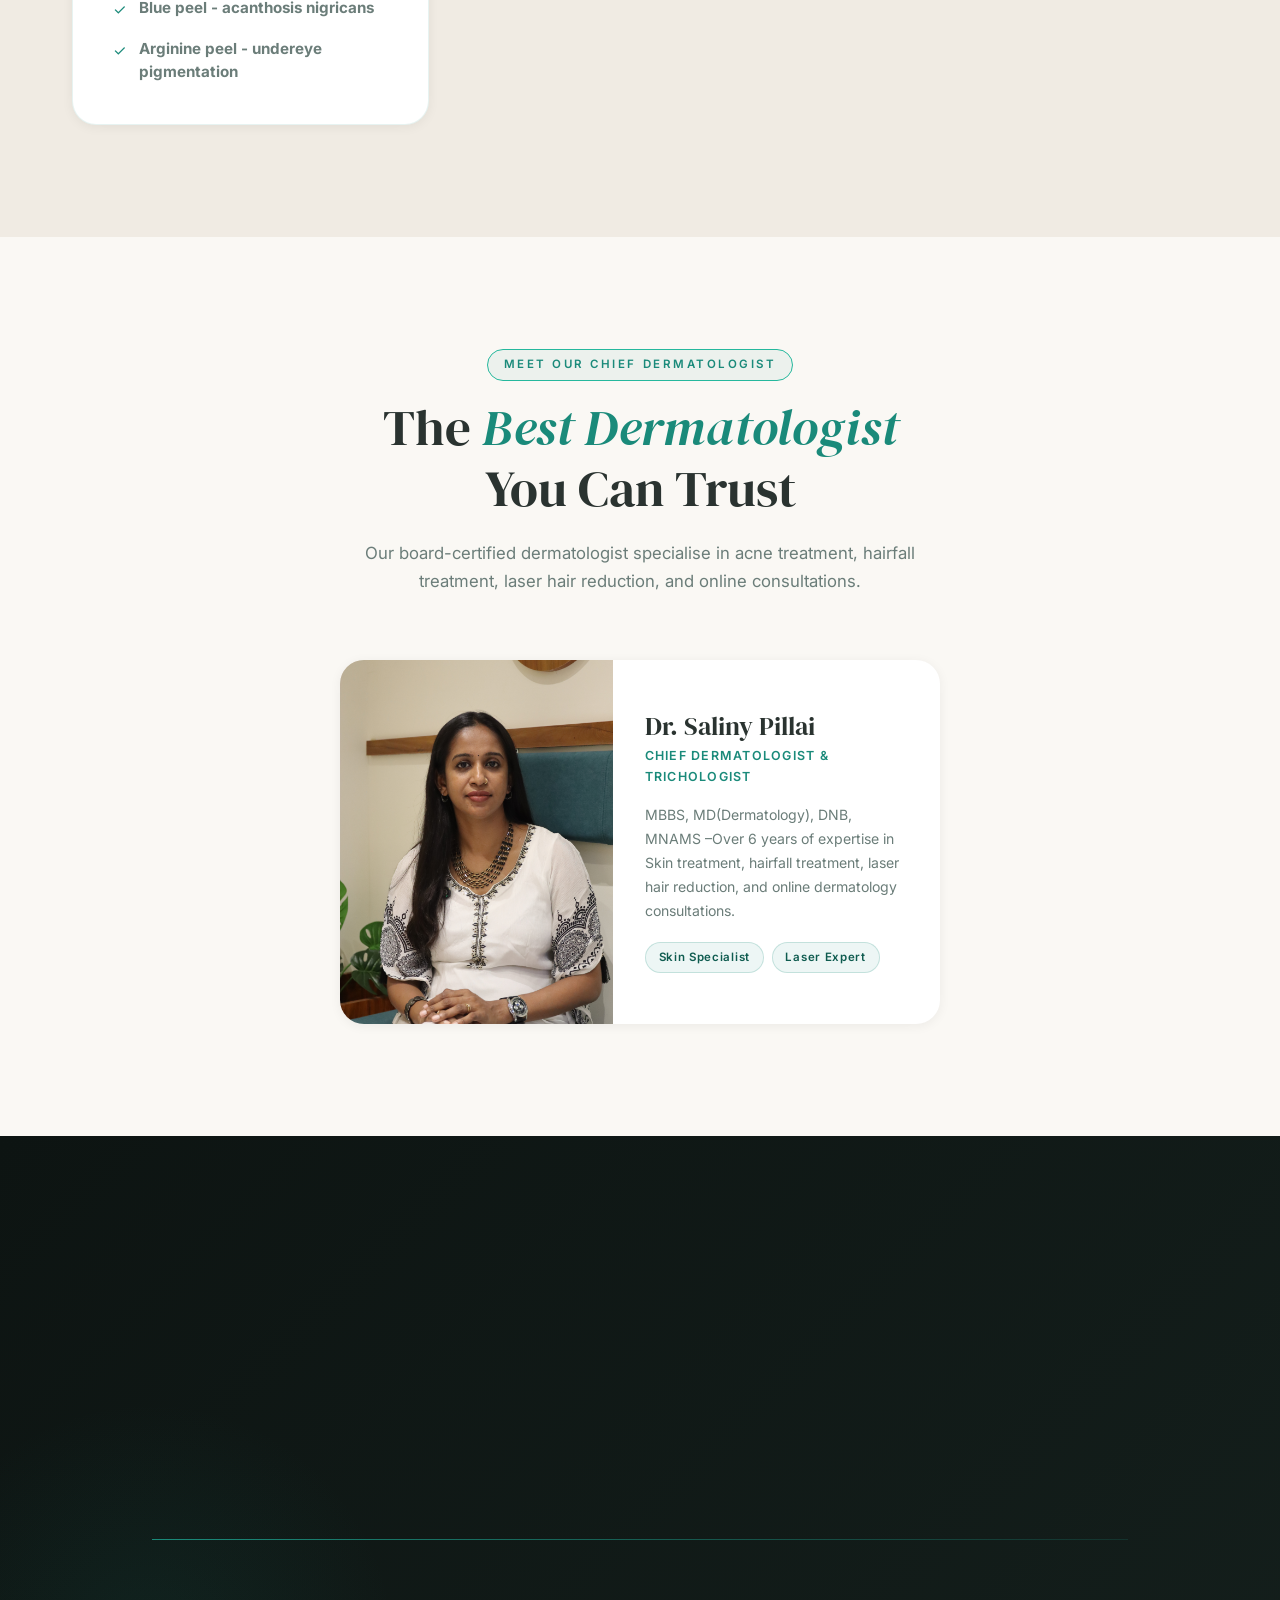
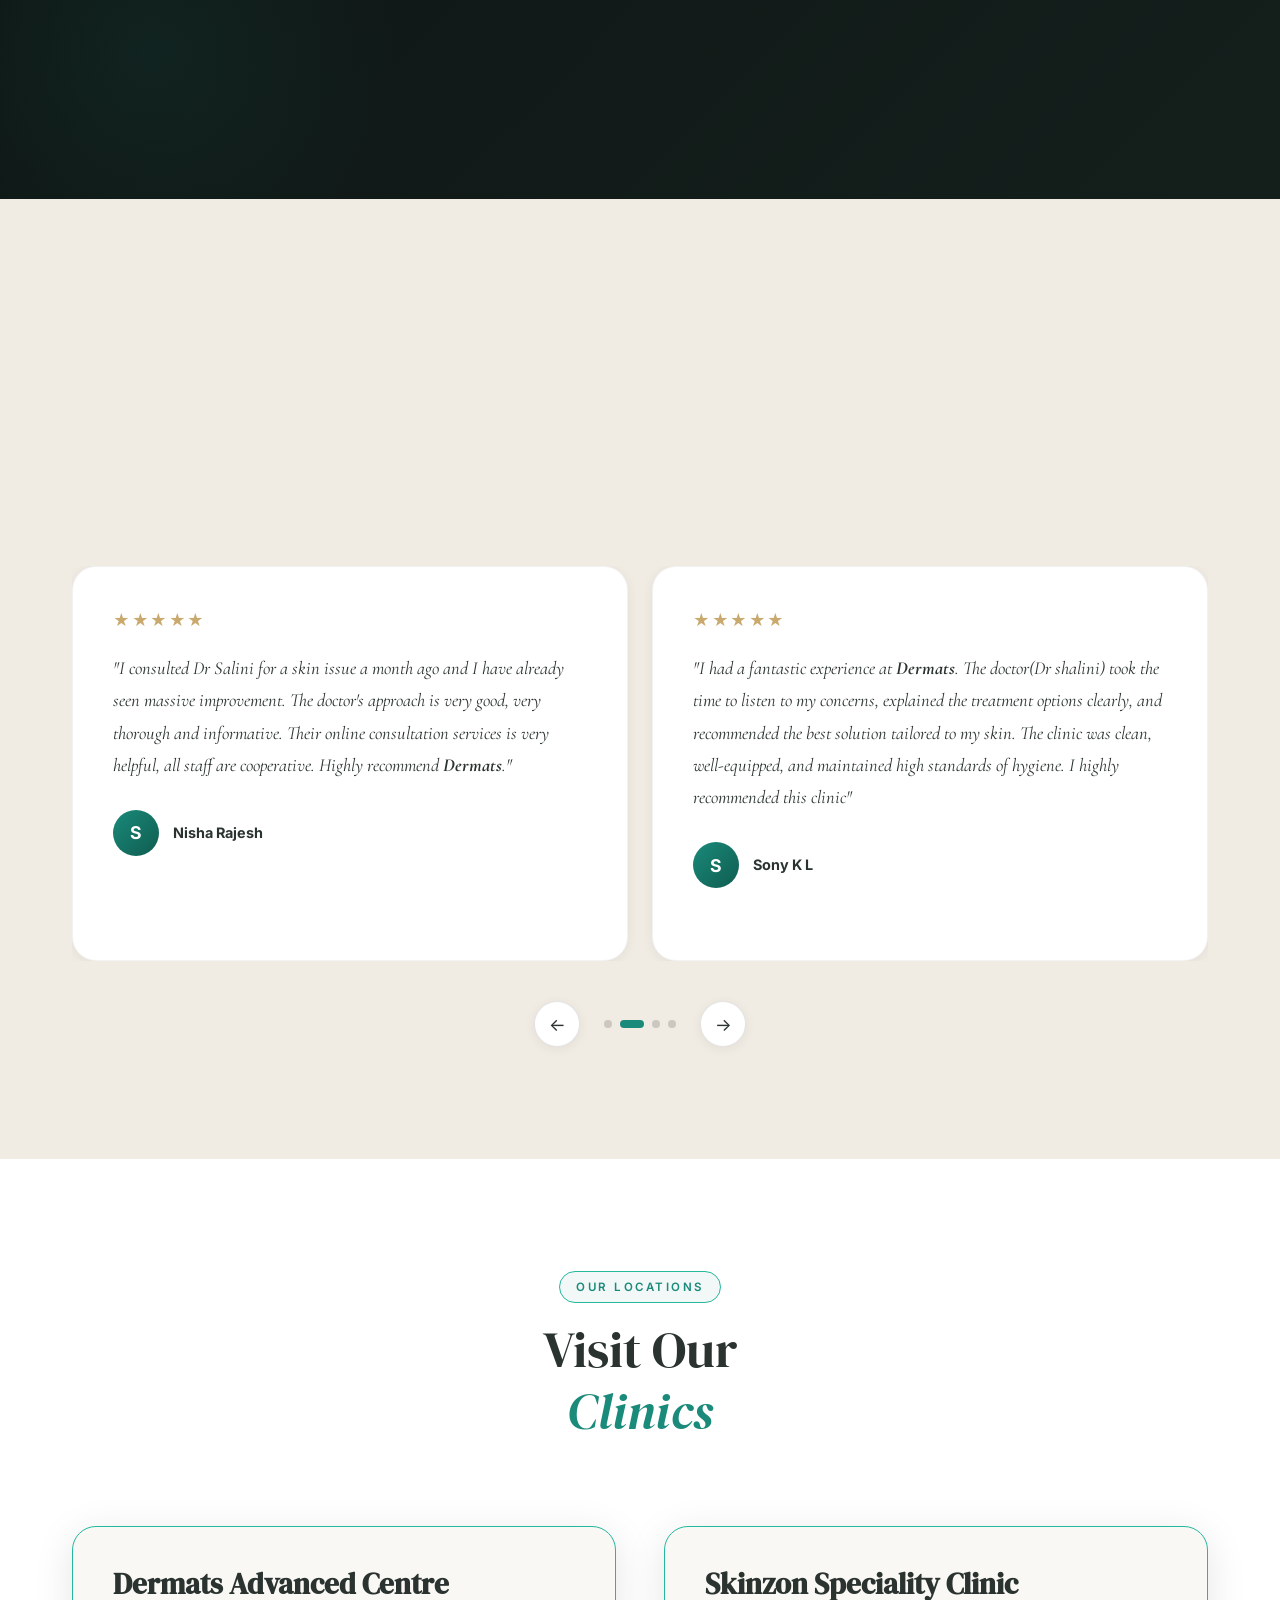
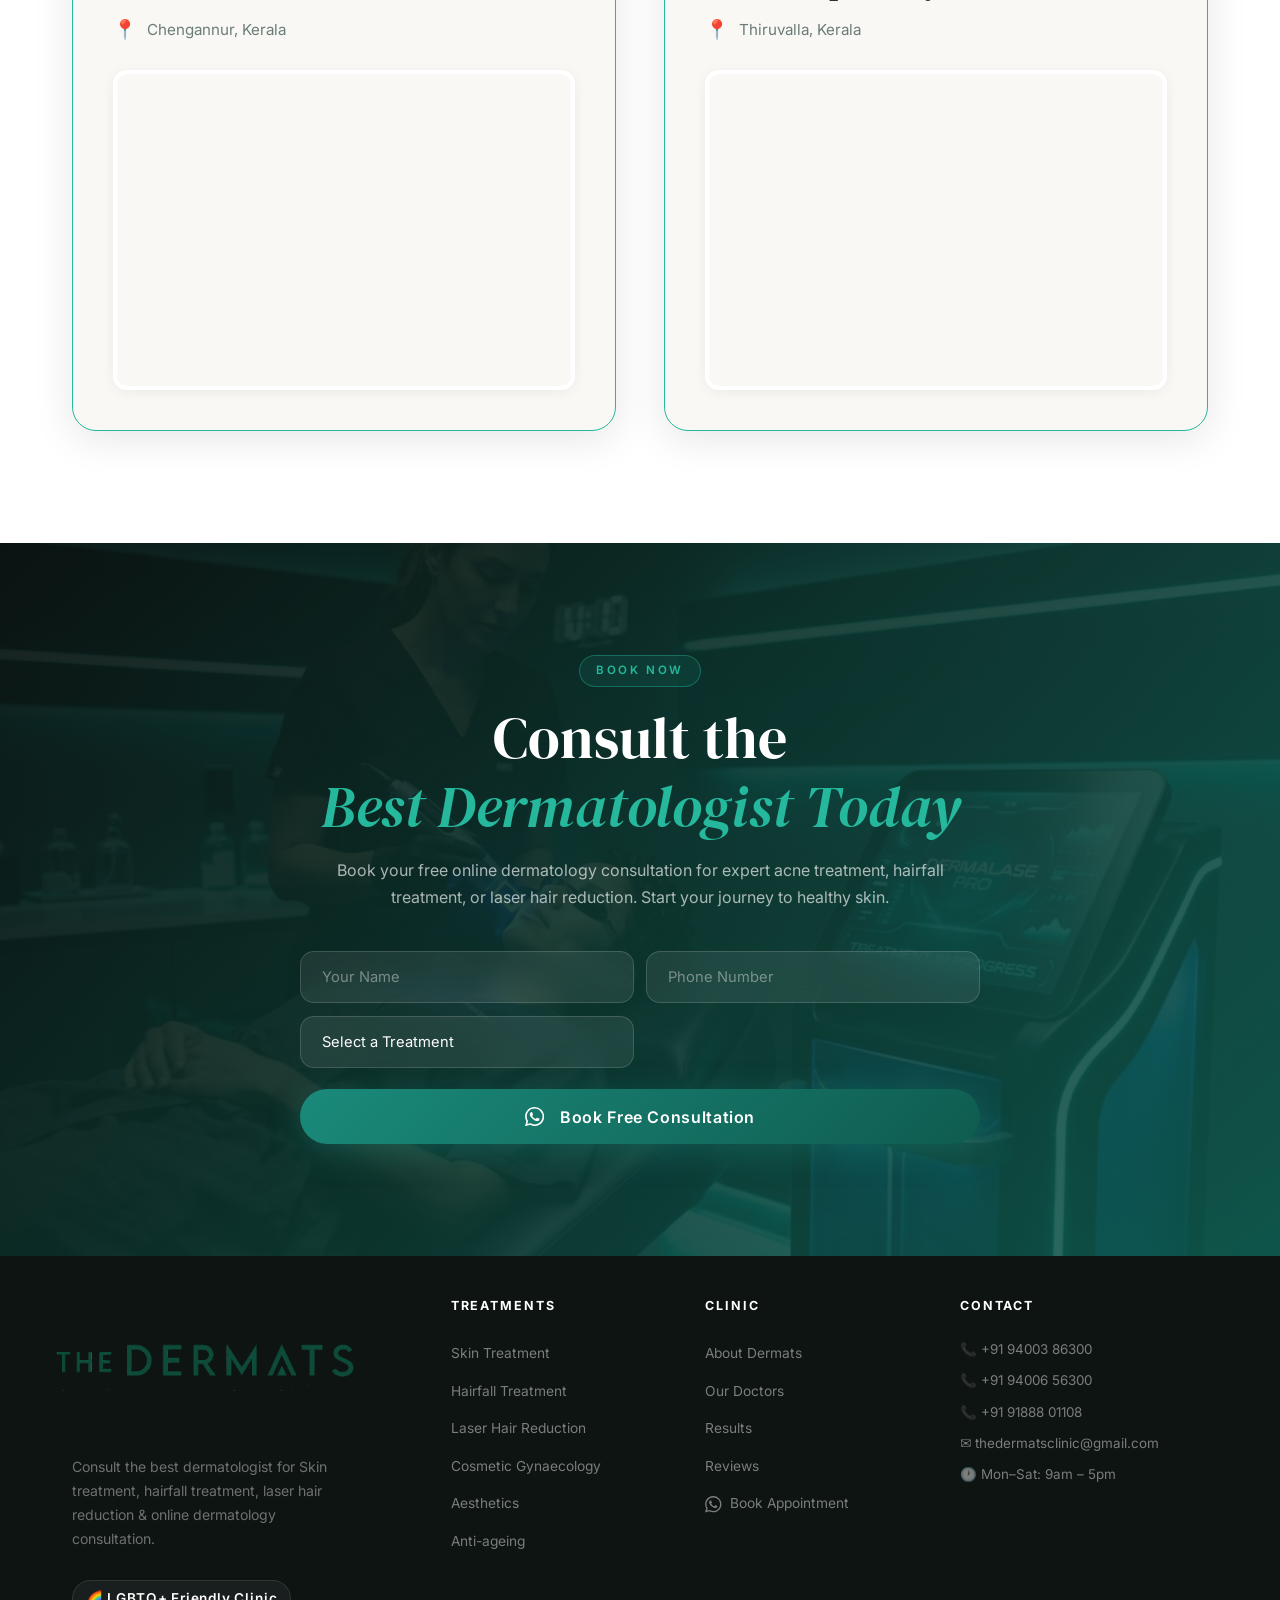
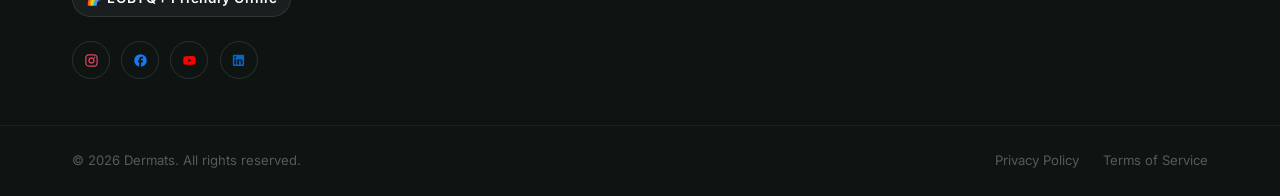
==== commit bb2a434b: "Add files via upload" ====
--- a/index.html
+++ b/index.html
@@ -22,7 +22,7 @@
     <div class="nav__inner">
       <a href="#" class="nav__logo" id="nav-logo">
         <img src="logo_new.png" alt="Dermats Logo" class="logo-img" />
-        <span class="logo-text">DERMATS</span>
+        <span class="logo-text"><span style="font-size: 0.5em; margin-right: 4px;">THE</span>DERMATS</span>
       </a>
       <ul class="nav__links" id="nav-links">
         <li><a href="#services" class="nav__link">Services</a></li>
@@ -204,13 +204,16 @@
 
   <!-- ABOUT -->
   <style>
-    #about-main-slider, #about-side-slider {
+    #about-main-slider,
+    #about-side-slider {
       position: relative;
       width: 100%;
       height: 100%;
       overflow: hidden;
     }
-    #about-main-slider img, #about-side-slider img {
+
+    #about-main-slider img,
+    #about-side-slider img {
       position: absolute;
       top: 0;
       left: 0;
@@ -220,7 +223,9 @@
       opacity: 0;
       transition: opacity 1.5s ease-in-out, transform 0.8s ease;
     }
-    #about-main-slider img.active, #about-side-slider img.active {
+
+    #about-main-slider img.active,
+    #about-side-slider img.active {
       opacity: 1;
       z-index: 1;
     }
@@ -240,10 +245,7 @@
               <img src="assets/1000286360.jpg.jpeg" alt="Skin treatment at Dermats" class="about__card-img" />
               <img src="assets/1000286361.jpg.jpeg" alt="Skin treatment at Dermats" class="about__card-img" />
             </div>
-            <div class="about__floating-badge">
-              <span class="floating-num">50+</span>
-              <span class="floating-text">Clinical<br />Treatments</span>
-            </div>
+
           </div>
           <div class="about__card-side">
             <div id="about-side-slider" style="width: 100%; height: 100%; position: relative; overflow: hidden;">
@@ -256,13 +258,7 @@
               <img src="assets/1000286371.jpg.jpeg" alt="Hair care at Dermats" class="about__card-side-img" />
               <img src="assets/1000286372.jpg.jpeg" alt="Hair care at Dermats" class="about__card-side-img" />
             </div>
-            <div class="about__award">
-              <span class="award-icon">&#127942;</span>
-              <div>
-                <strong>Top Rated Clinic</strong>
-                <span>India 2024</span>
-              </div>
-            </div>
+
           </div>
         </div>
         <div class="about__text" id="about-text">
@@ -536,6 +532,99 @@
           </p>
         </div>
       </div>
+      <div class="story-card">
+        <div class="story-card__img-wrap">
+          <img src="services/CO2 Fractional Laser.jpeg" alt="CO2 Fractional Laser Story" class="story-card__img" />
+        </div>
+        <div class="story-card__content">
+          <div class="story-card__tag">SCAR TREATMENT</div>
+          <h3 class="story-card__title">CO2 Fractional Laser</h3>
+          <p class="story-card__text">"The CO2 Fractional Laser treatment significantly improved my acne scars and skin
+            texture. The team at Dermats ensured I was comfortable throughout the process, and the results are truly
+            remarkable!"</p>
+        </div>
+      </div>
+      <div class="story-card">
+        <div class="story-card__img-wrap">
+          <img src="services/Chemical Peel.jpeg" alt="Chemical Peel Story" class="story-card__img" />
+        </div>
+        <div class="story-card__content">
+          <div class="story-card__tag">SKIN REJUVENATION</div>
+          <h3 class="story-card__title">Chemical Peel</h3>
+          <p class="story-card__text">"Getting a Chemical Peel at Dermats was the best decision for my skin. My
+            hyperpigmentation has faded, and my face feels so much smoother and brighter. I couldn't be happier with my
+            refreshed look."</p>
+        </div>
+      </div>
+      <div class="story-card">
+        <div class="story-card__img-wrap">
+          <img src="services/Excimer Laser for Vitiligo & Psoriasis Treatment.jpeg" alt="Excimer Laser Story"
+            class="story-card__img" />
+        </div>
+        <div class="story-card__content">
+          <div class="story-card__tag">VITILIGO & PSORIASIS</div>
+          <h3 class="story-card__title">Excimer Laser Treatment</h3>
+          <p class="story-card__text">"Living with psoriasis was difficult until I found the Excimer Laser treatment at
+            Dermats. The targeted therapy cleared up my patches faster than anything else I've tried. Highly
+            recommended!"</p>
+        </div>
+      </div>
+      <div class="story-card">
+        <div class="story-card__img-wrap">
+          <img src="services/GFC or PRP for Scalp.jpeg" alt="GFC/PRP for Scalp Story" class="story-card__img" />
+        </div>
+        <div class="story-card__content">
+          <div class="story-card__tag">HAIR RESTORATION</div>
+          <h3 class="story-card__title">GFC / PRP for Scalp</h3>
+          <p class="story-card__text">"After struggling with hair thinning, the GFC/PRP sessions at Dermats really
+            turned things around. I noticed new hair growth and my hair feels much thicker and healthier now."</p>
+        </div>
+      </div>
+      <div class="story-card">
+        <div class="story-card__img-wrap">
+          <img src="services/Laser Tattoo Removal.jpeg" alt="Laser Tattoo Removal Story" class="story-card__img" />
+        </div>
+        <div class="story-card__content">
+          <div class="story-card__tag">TATTOO REMOVAL</div>
+          <h3 class="story-card__title">Laser Tattoo Removal</h3>
+          <p class="story-card__text">"I wanted to get rid of an old tattoo and the laser removal at Dermats was safe
+            and effective. It took a few sessions, but the tattoo faded away beautifully without any scarring."</p>
+        </div>
+      </div>
+      <div class="story-card">
+        <div class="story-card__img-wrap">
+          <img src="services/Lichen Planus Pigmentosus (LPP) Laser.jpeg" alt="LPP Laser Story"
+            class="story-card__img" />
+        </div>
+        <div class="story-card__content">
+          <div class="story-card__tag">PIGMENTATION</div>
+          <h3 class="story-card__title">Lichen Planus Pigmentosus (LPP) Laser Treatment</h3>
+          <p class="story-card__text">"Dealing with LPP was stressful, but the specialized laser treatment at Dermats
+            provided excellent results. The dark patches have lightened significantly, restoring my confidence."</p>
+        </div>
+      </div>
+      <div class="story-card">
+        <div class="story-card__img-wrap">
+          <img src="services/Microblading for Eyebrows.jpeg" alt="Microblading Story" class="story-card__img" />
+        </div>
+        <div class="story-card__content">
+          <div class="story-card__tag">AESTHETICS</div>
+          <h3 class="story-card__title">Microblading for Eyebrows</h3>
+          <p class="story-card__text">"I love my new eyebrows! The microblading process at Dermats was precise and the
+            results look incredibly natural. It saves me so much time getting ready every morning."</p>
+        </div>
+      </div>
+      <div class="story-card">
+        <div class="story-card__img-wrap">
+          <img src="services/Skinbooster Injection.jpeg" alt="Skinbooster Injection Story" class="story-card__img" />
+        </div>
+        <div class="story-card__content">
+          <div class="story-card__tag">ANTI-AGEING</div>
+          <h3 class="story-card__title">Skinbooster Injection</h3>
+          <p class="story-card__text">"The Skinbooster injection gave my skin the hydration it desperately needed. It
+            looks plumper, more elastic, and has a beautiful dewy finish. The doctors at Dermats are truly skilled!"</p>
+        </div>
+      </div>
     </div>
   </div>
   </section>
@@ -759,45 +848,39 @@
           </ul>
         </div>
 
+        <!-- Category 7 -->
+        <div class="service-list-card">
+          <h3 class="service-list-card__title">7. Chemical Peels</h3>
+          <ul class="service-list-card__list">
+            <li class="service-list-card__item">
+              <span class="service-list-card__icon">&#10003;</span>
+              <span><strong>Salicylic acid peel, Black peel - acne</strong></span>
+            </li>
+            <li class="service-list-card__item">
+              <span class="service-list-card__icon">&#10003;</span>
+              <span><strong>Glycolic peel, Phenol peel - melasma & pigmentation</strong></span>
+            </li>
+            <li class="service-list-card__item">
+              <span class="service-list-card__icon">&#10003;</span>
+              <span><strong>Retinol (yellow) peel - rejuvenation</strong></span>
+            </li>
+            <li class="service-list-card__item">
+              <span class="service-list-card__icon">&#10003;</span>
+              <span><strong>Blue peel - acanthosis nigricans</strong></span>
+            </li>
+            <li class="service-list-card__item">
+              <span class="service-list-card__icon">&#10003;</span>
+              <span><strong>Arginine peel - undereye pigmentation</strong></span>
+            </li>
+          </ul>
+        </div>
+
       </div>
     </div>
   </section>
 
-  <!-- PEELS -->
-  <section class="peels section" id="peels">
-    <div class="container">
-      <div class="section-header">
-        <div class="section-label">Skin Rejuvenation</div>
-        <h2 class="section-title">Chemical <em>Peels</em></h2>
-      </div>
-      <div class="peels-list__grid" style="display: grid; justify-content: center; gap: 2rem;">
-        <div class="service-list-card peels-card" style="max-width: 600px; width: 100%;">
-          <ul class="service-list-card__list">
-            <li class="service-list-card__item">
-              <span class="service-list-card__icon">&#10022;</span>
-              <span><strong>Salicylic acid peel, Black peel</strong> - acne</span>
-            </li>
-            <li class="service-list-card__item">
-              <span class="service-list-card__icon">&#10022;</span>
-              <span><strong>Glycolic peel, Phenol peel</strong> - melasma & pigmentation</span>
-            </li>
-            <li class="service-list-card__item">
-              <span class="service-list-card__icon">&#10022;</span>
-              <span><strong>Retinol (yellow) peel</strong> - rejuvenation</span>
-            </li>
-            <li class="service-list-card__item">
-              <span class="service-list-card__icon">&#10022;</span>
-              <span><strong>Blue peel</strong> - acanthosis nigricans</span>
-            </li>
-            <li class="service-list-card__item">
-              <span class="service-list-card__icon">&#10022;</span>
-              <span><strong>Arginine peel</strong> - undereye pigmentation</span>
-            </li>
-          </ul>
-        </div>
-      </div>
-    </div>
-  </section>
+
+
 
   <!-- DOCTORS -->
   <section class="doctors section" id="doctors">
@@ -1114,12 +1197,12 @@
           <div class="footer__col">
             <h4 class="footer__col-title">Treatments</h4>
             <ul class="footer__links">
-              <li><a href="#services">Skin Treatment</a></li>
-              <li><a href="#services">Hairfall Treatment</a></li>
-              <li><a href="#services">Laser Hair Reduction</a></li>
-              <li><a href="#services">Cosmetic Gynaecology</a></li>
-              <li><a href="#services">Aesthetics</a></li>
-              <li><a href="#services">Anti-ageing</a></li>
+              <li><a href="#service-1">Skin Treatment</a></li>
+              <li><a href="#service-2">Hairfall Treatment</a></li>
+              <li><a href="#service-3">Laser Hair Reduction</a></li>
+              <li><a href="#service-5">Cosmetic Gynaecology</a></li>
+              <li><a href="#service-4">Aesthetics</a></li>
+              <li><a href="#service-6">Anti-ageing</a></li>
             </ul>
           </div>
           <div class="footer__col">
--- a/style.css
+++ b/style.css
@@ -1088,6 +1088,7 @@
   overflow: hidden;
   display: flex;
   flex-direction: column;
+  scroll-margin-top: 25vh;
 }
 
 .service-card::before {
@@ -2276,4 +2277,4 @@
   .break-desktop {
     display: none;
   }
-}
+}
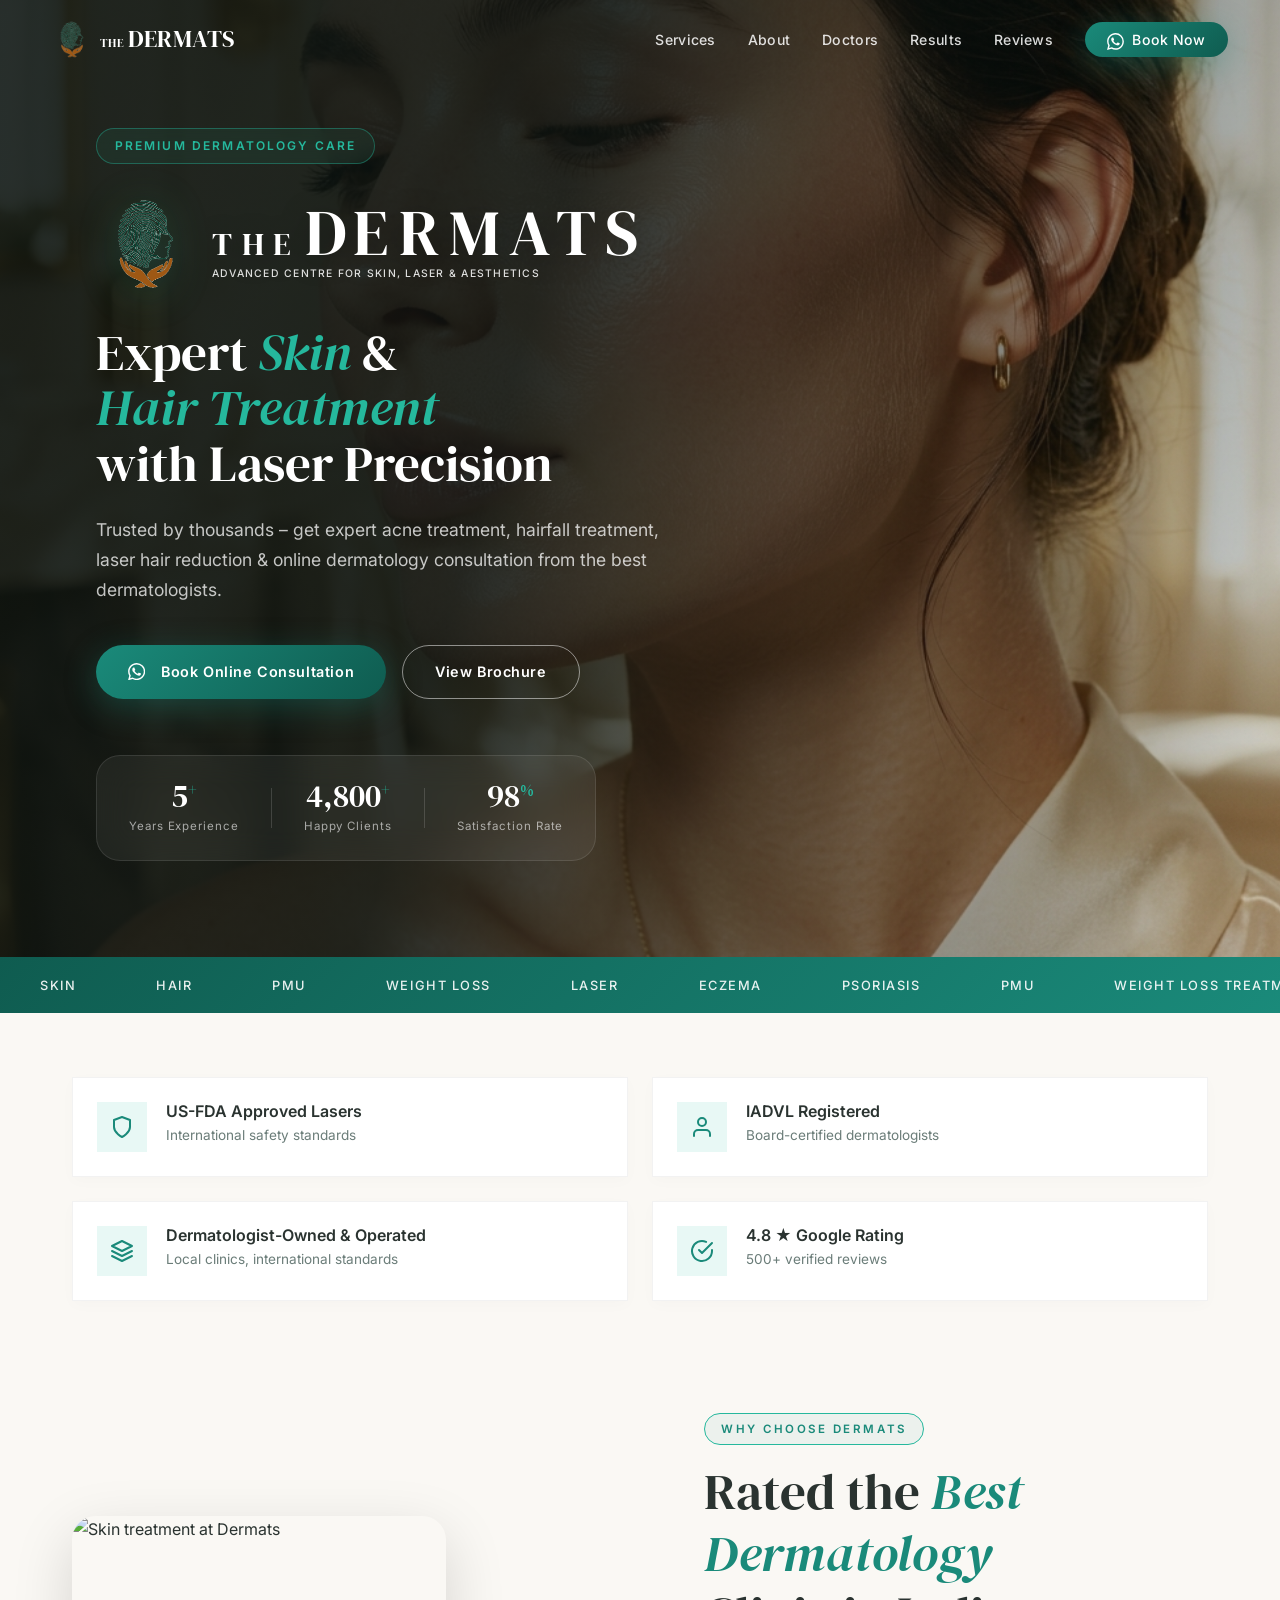
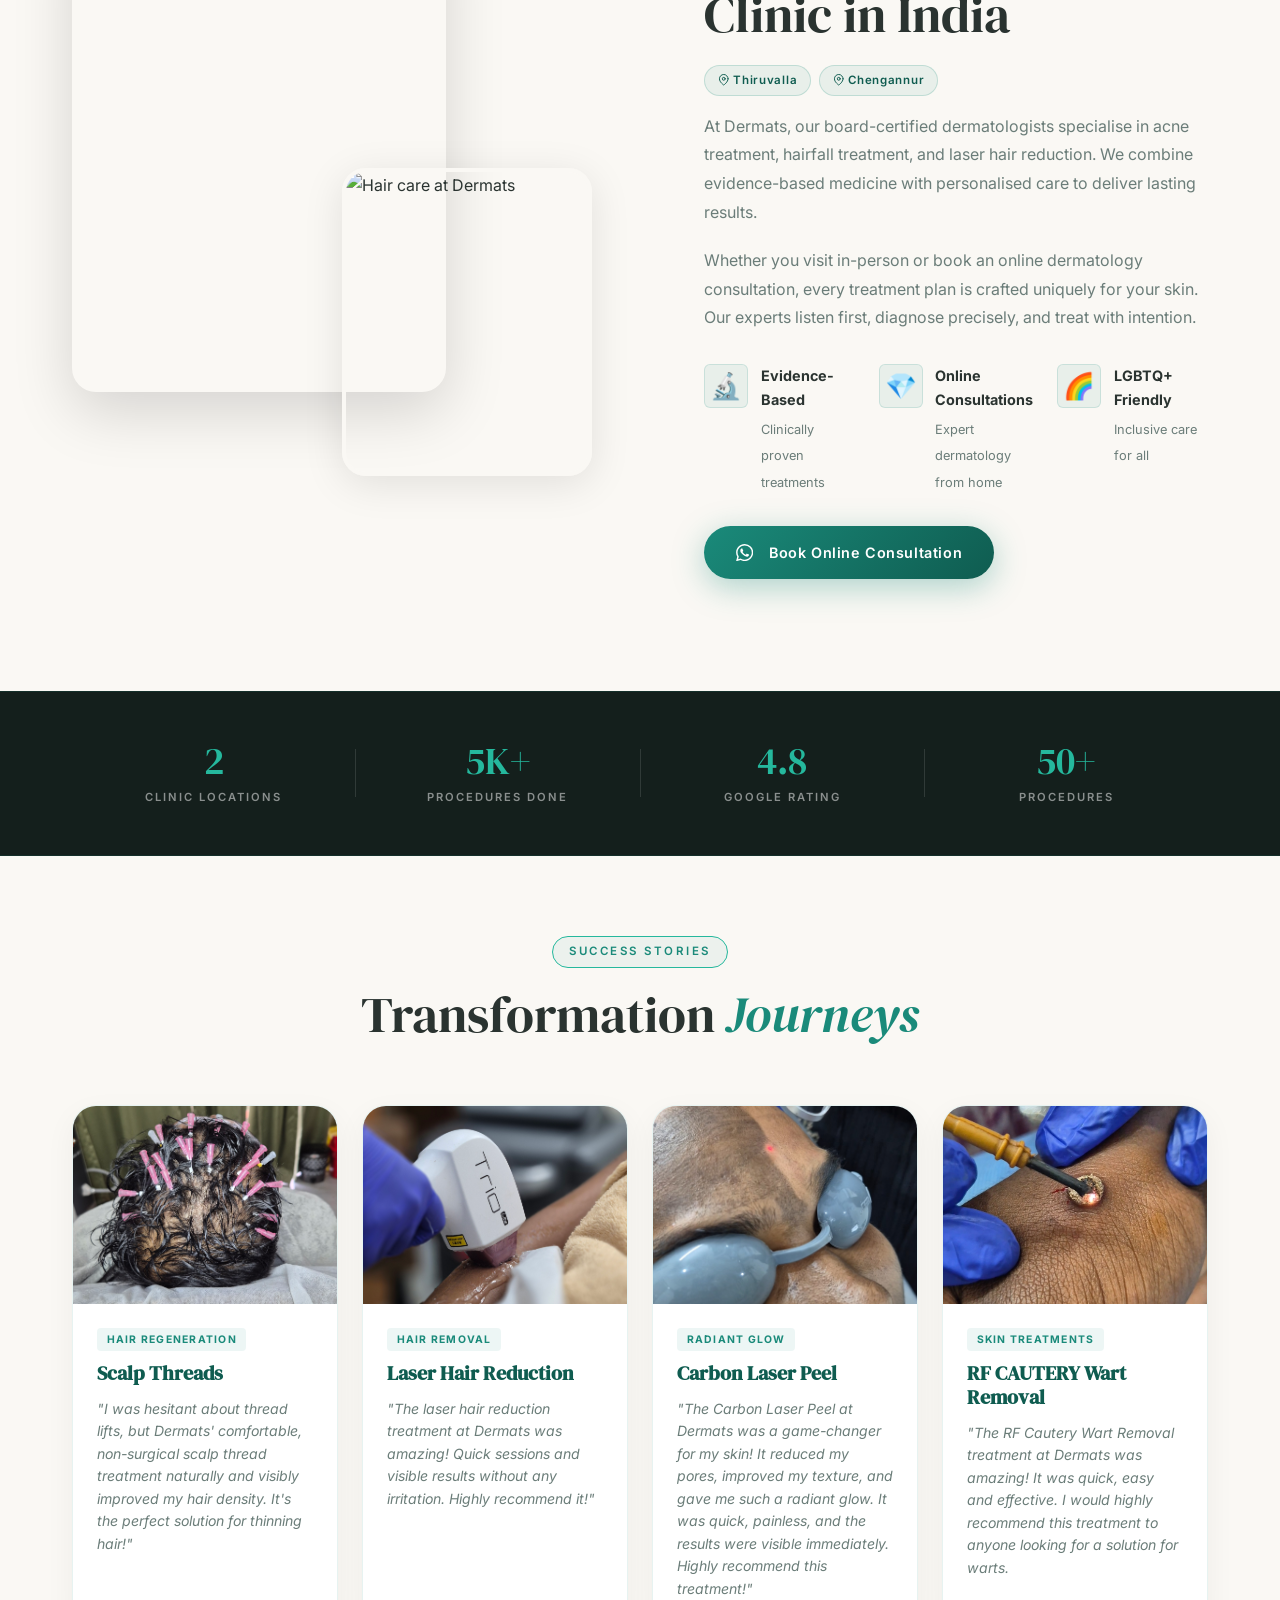
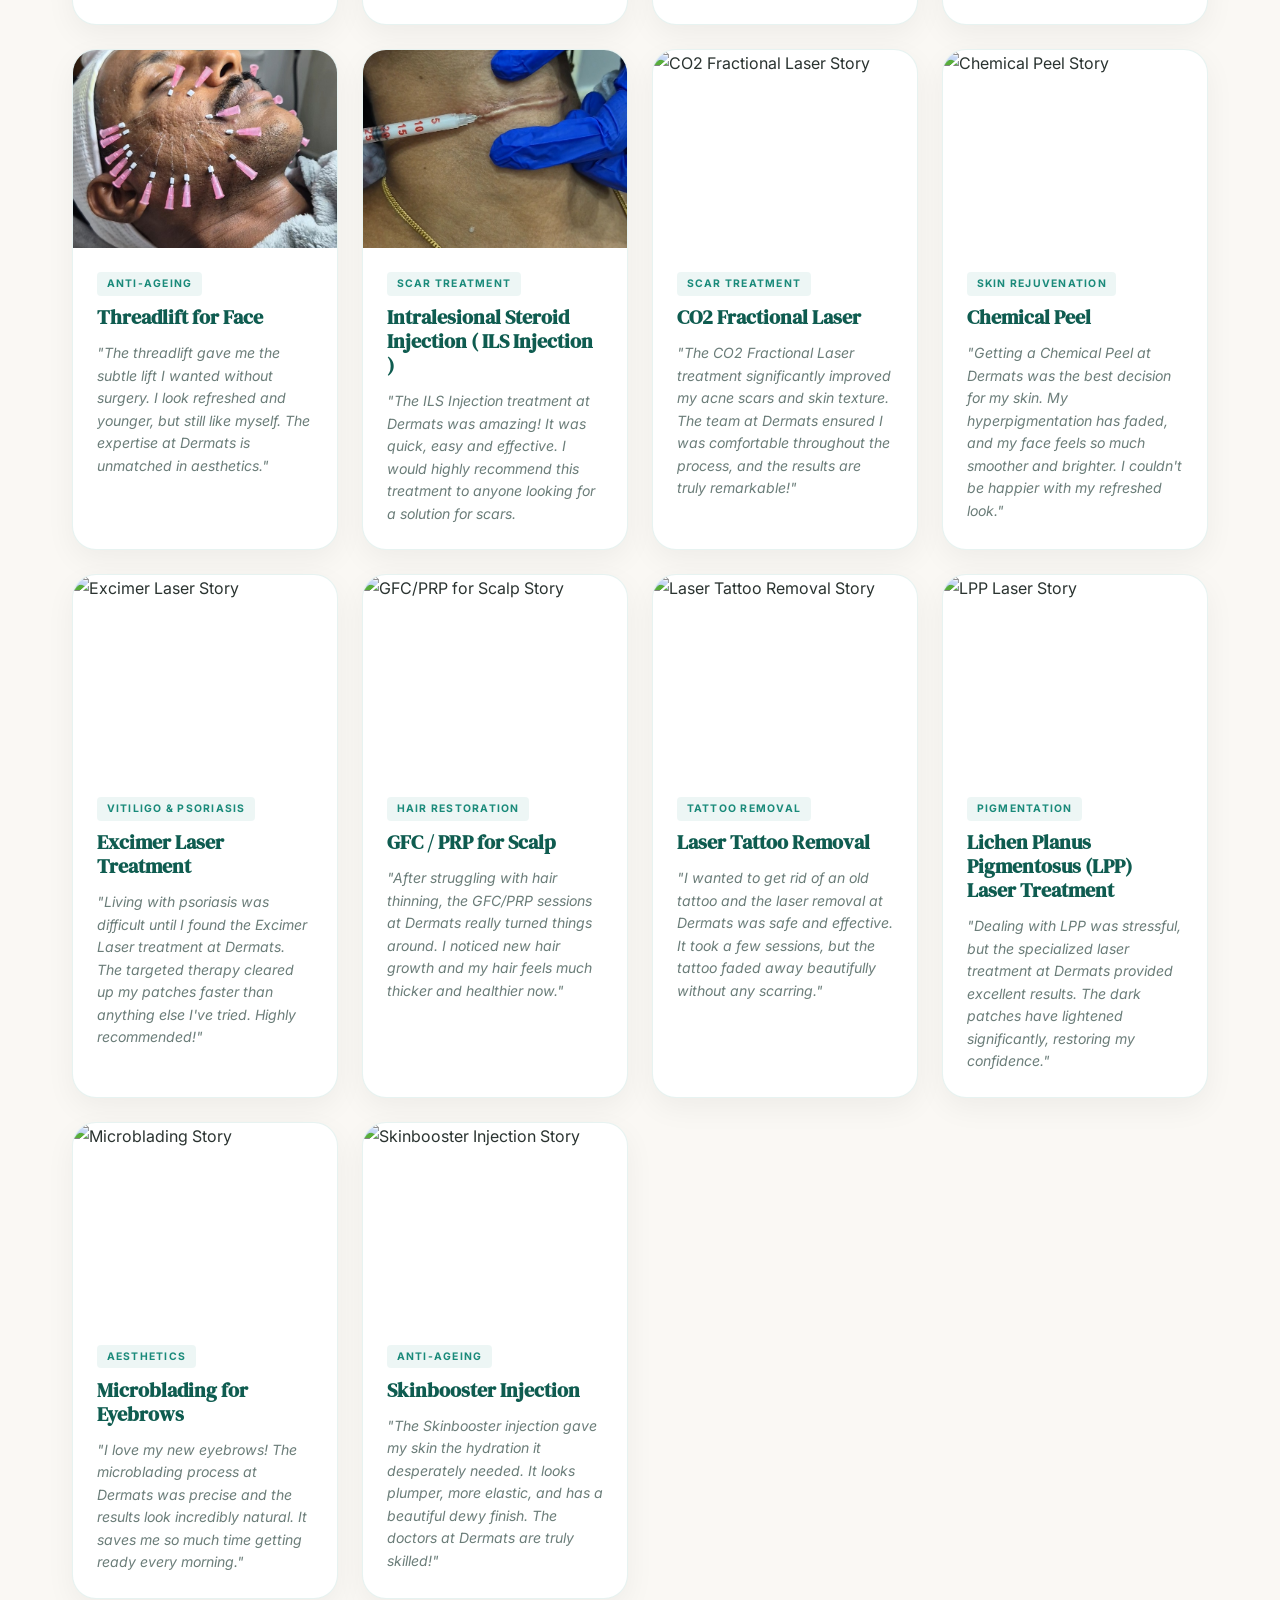
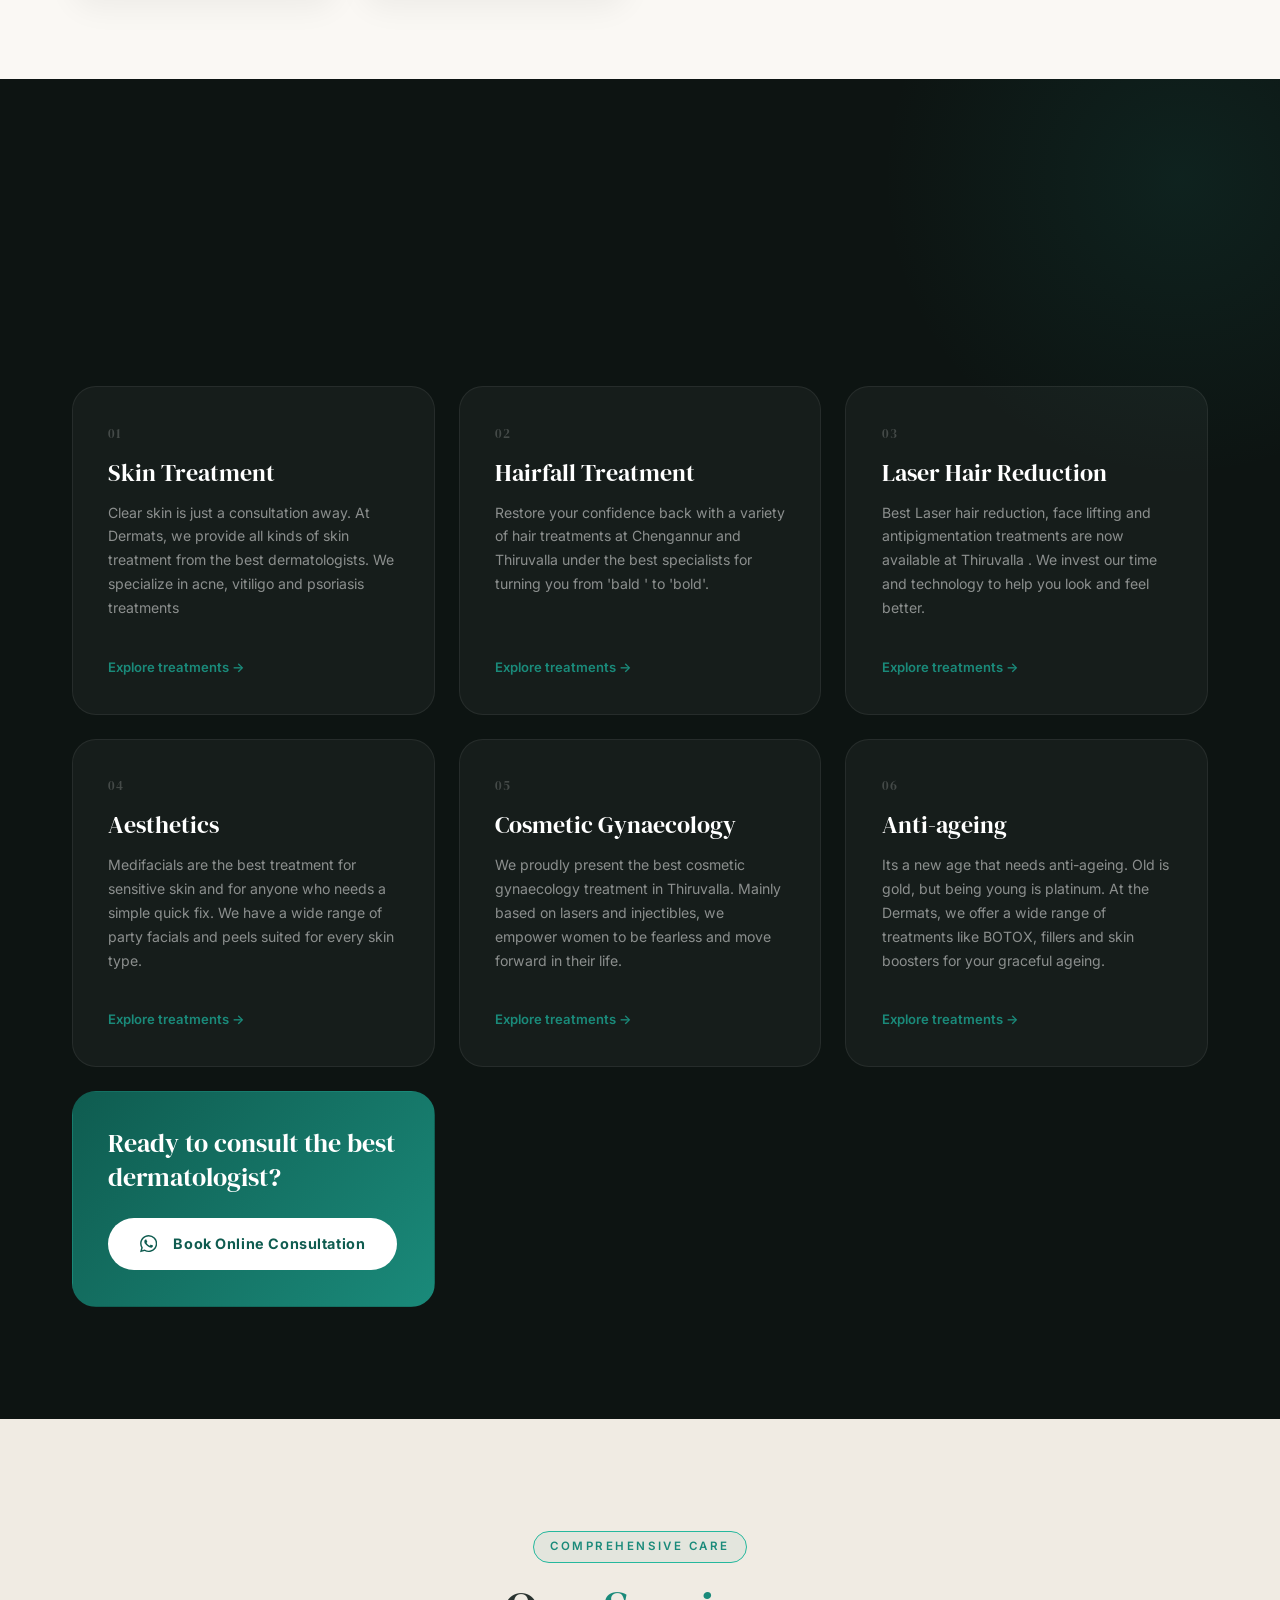
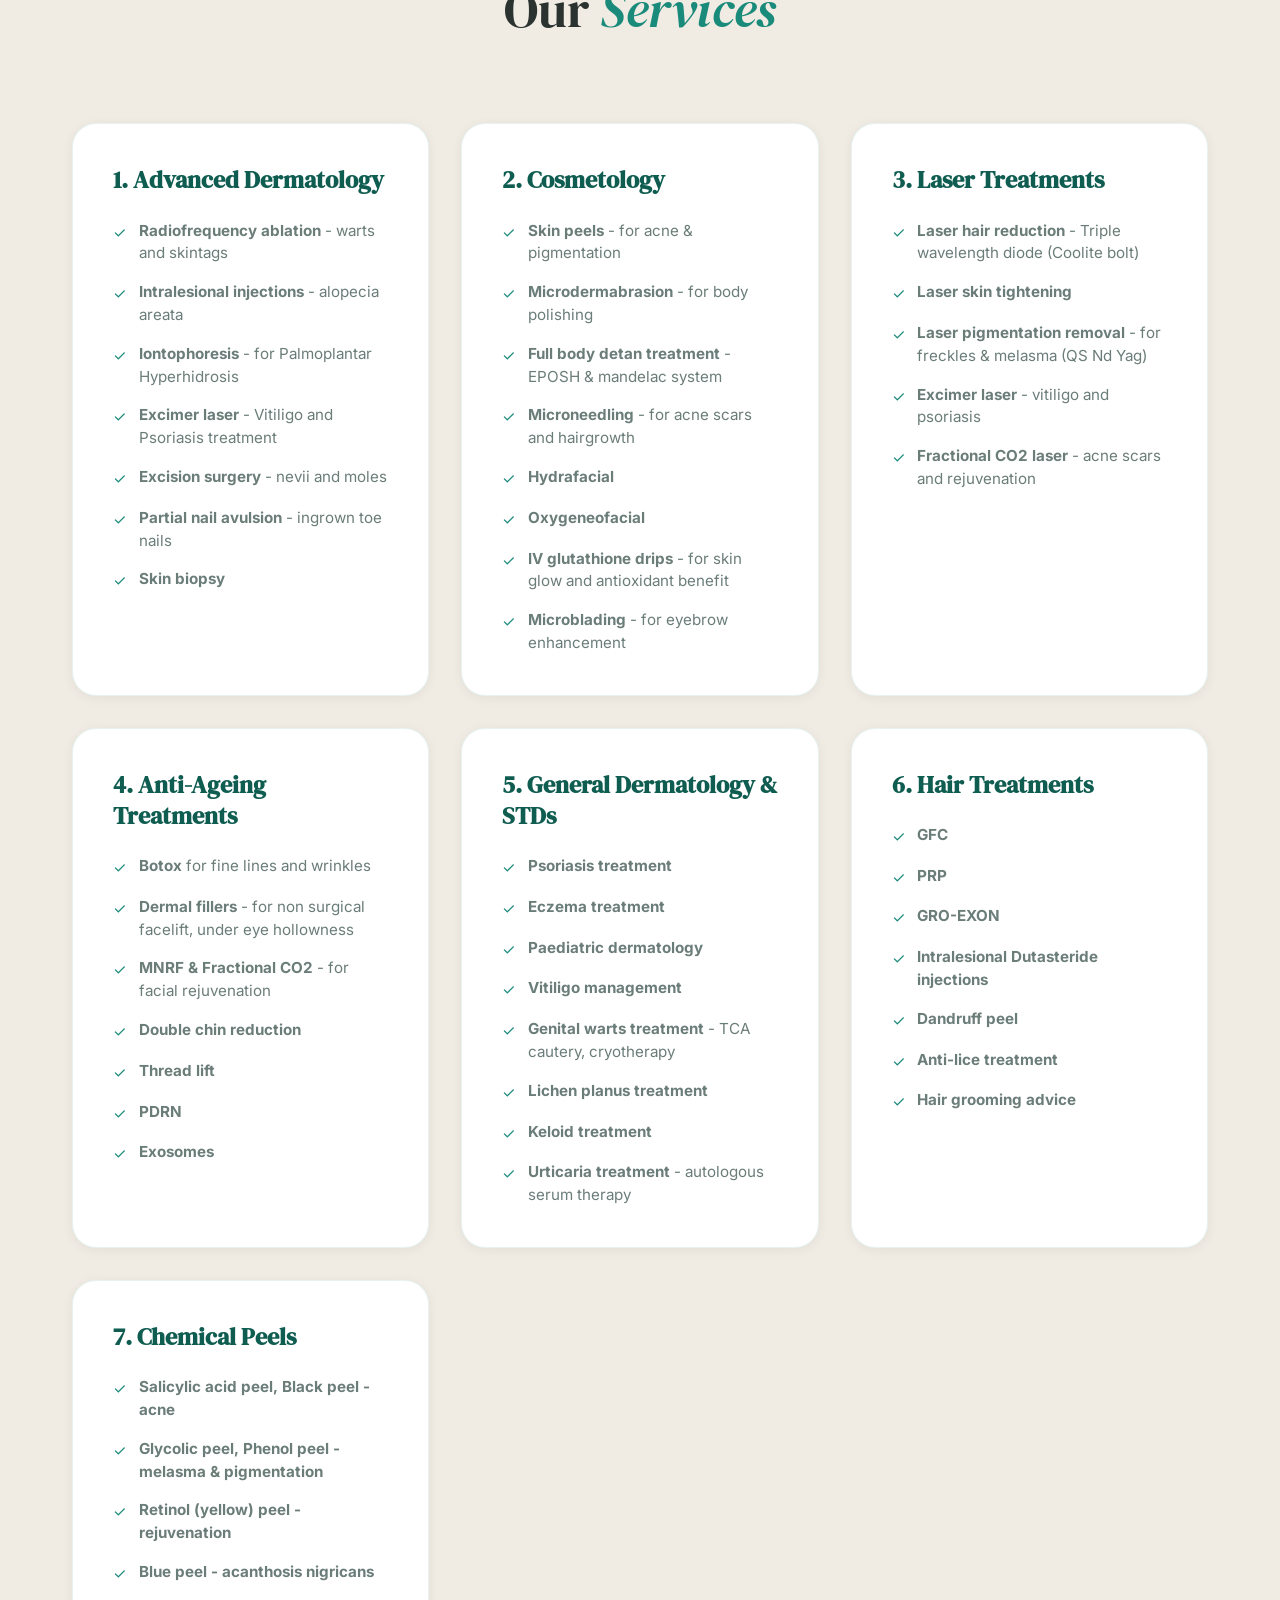
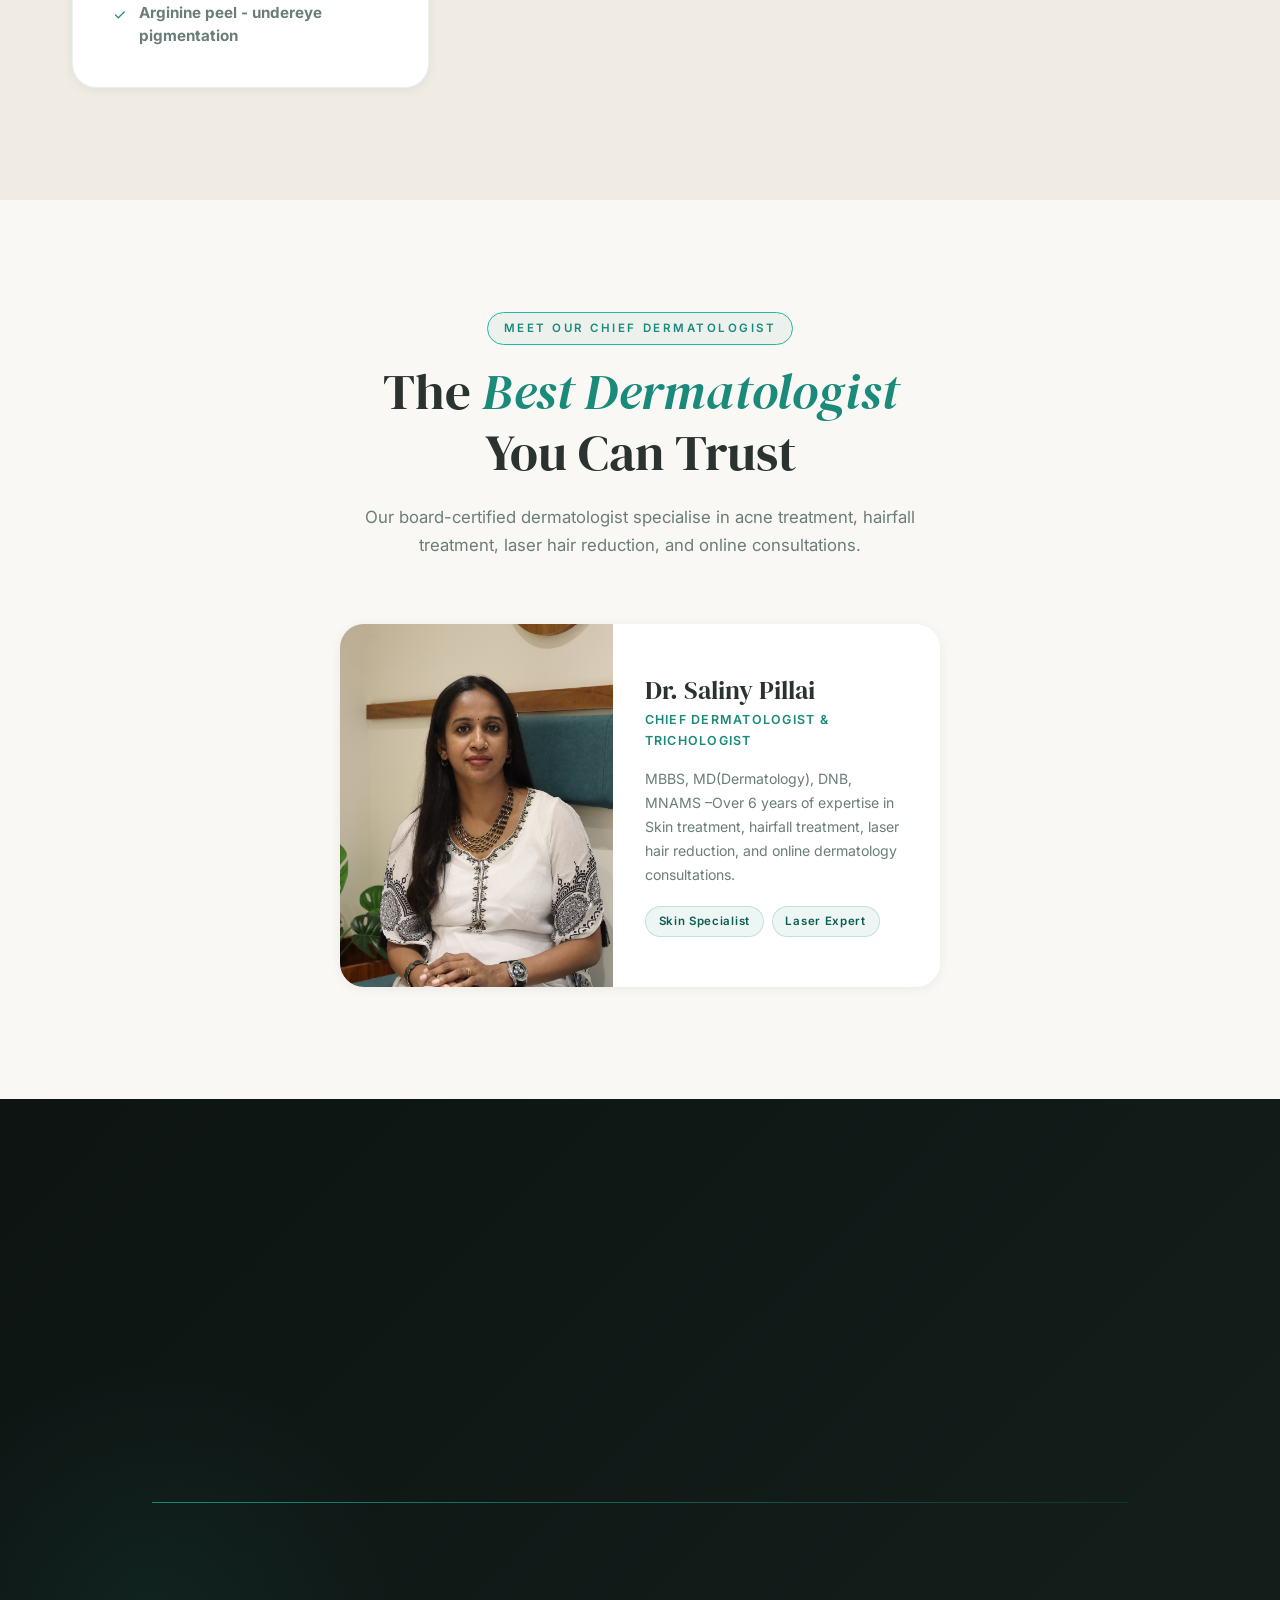
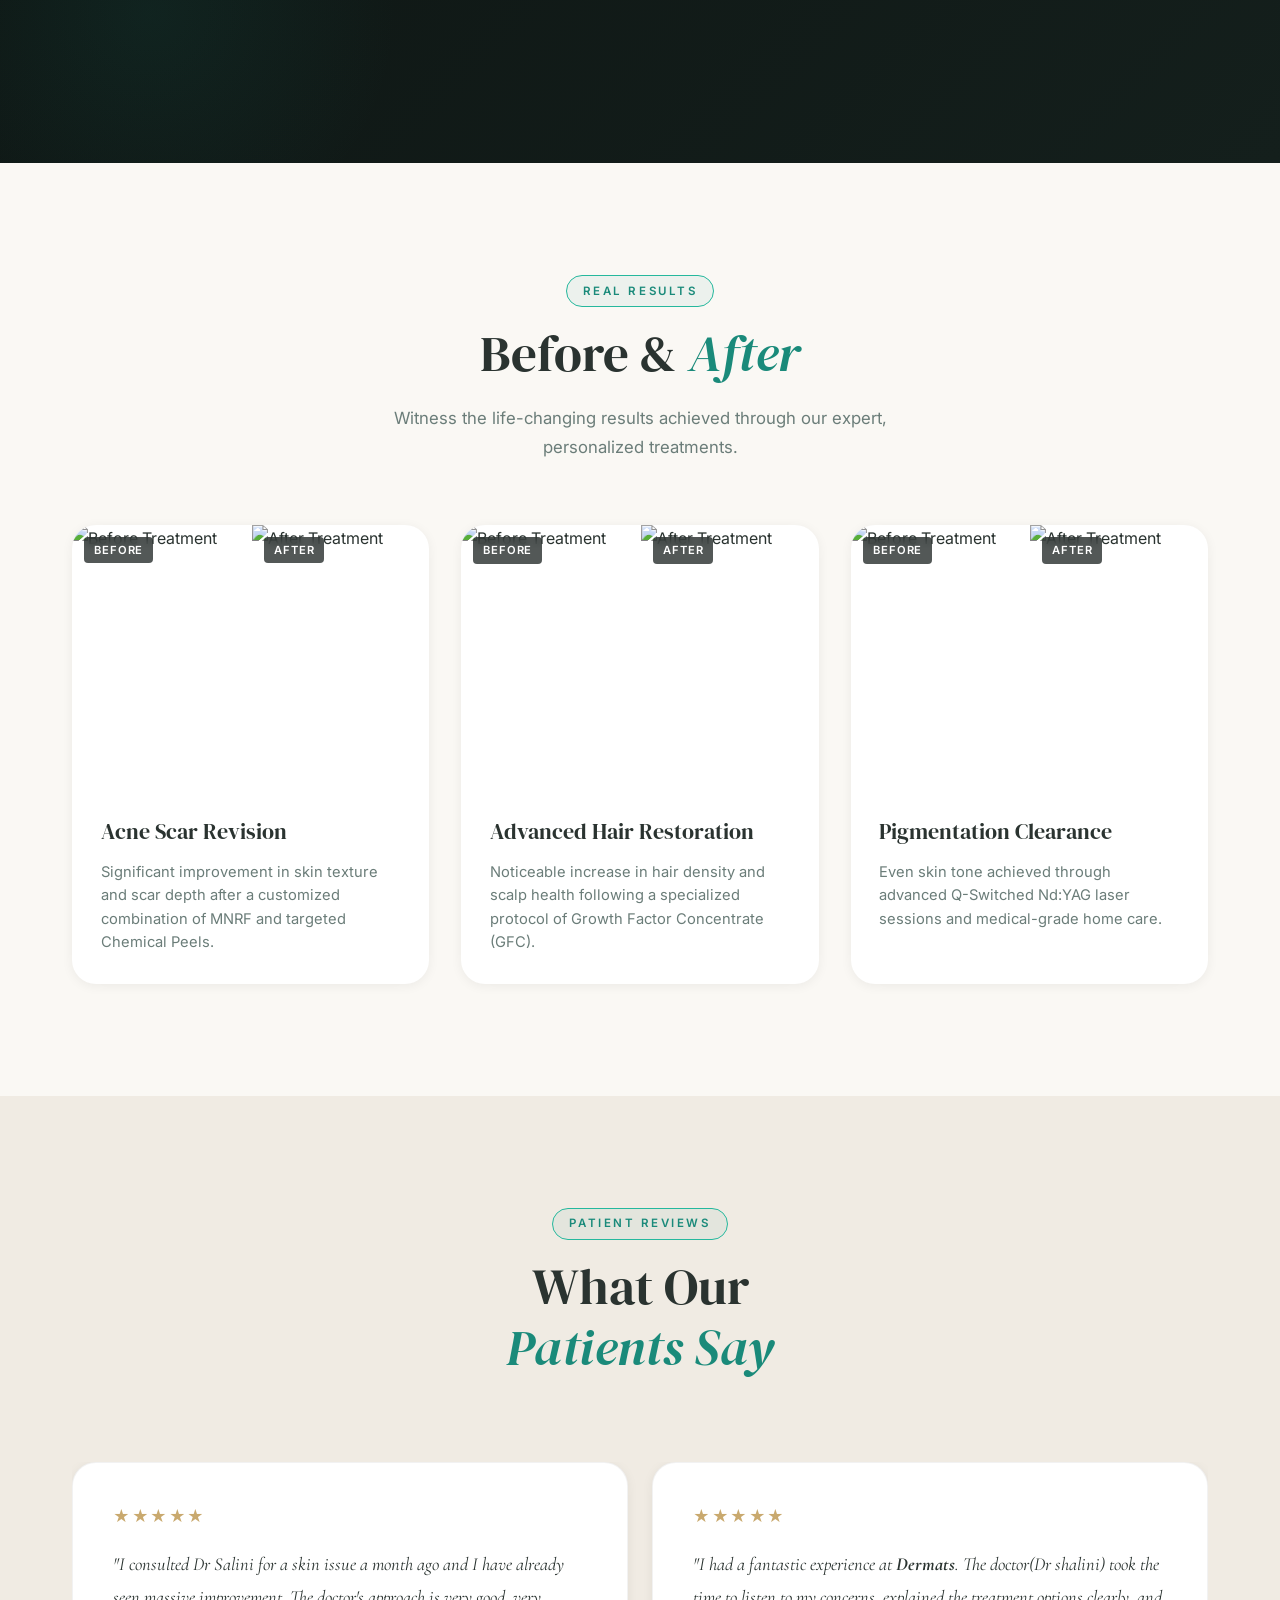
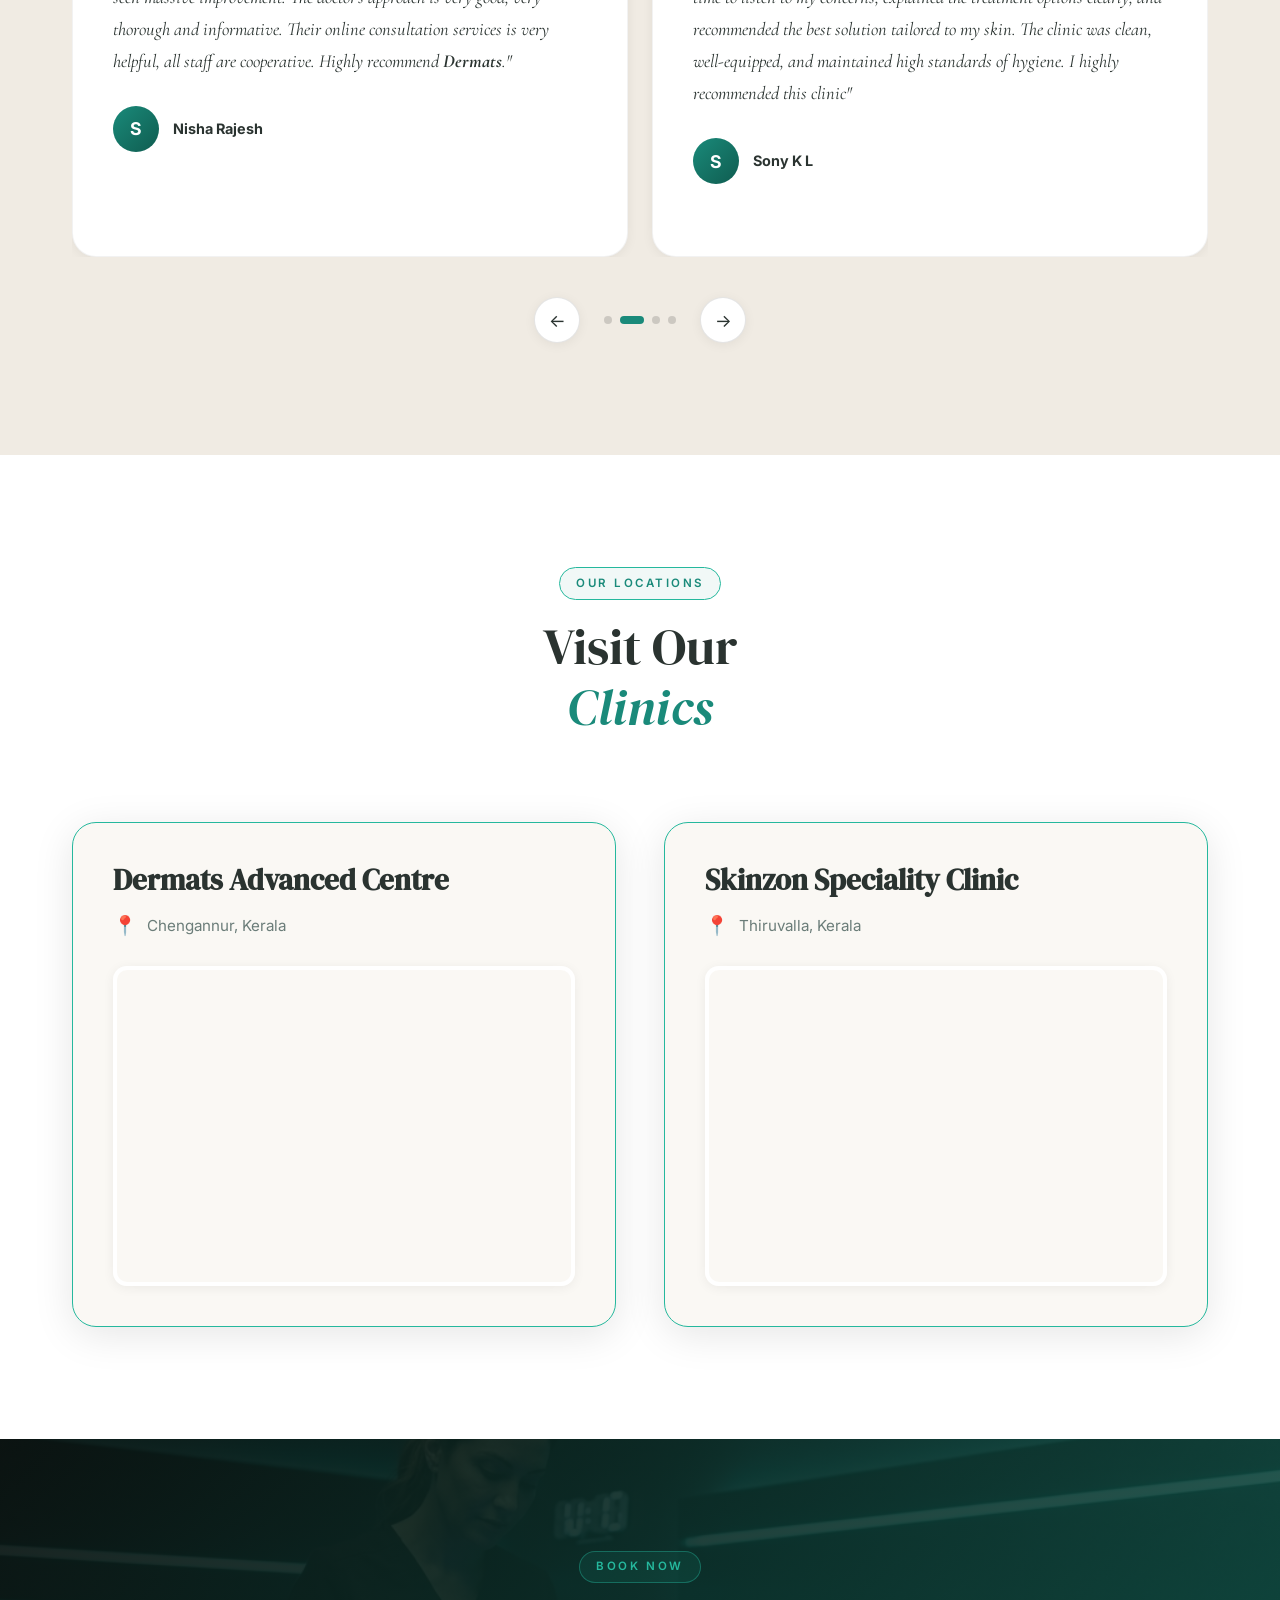
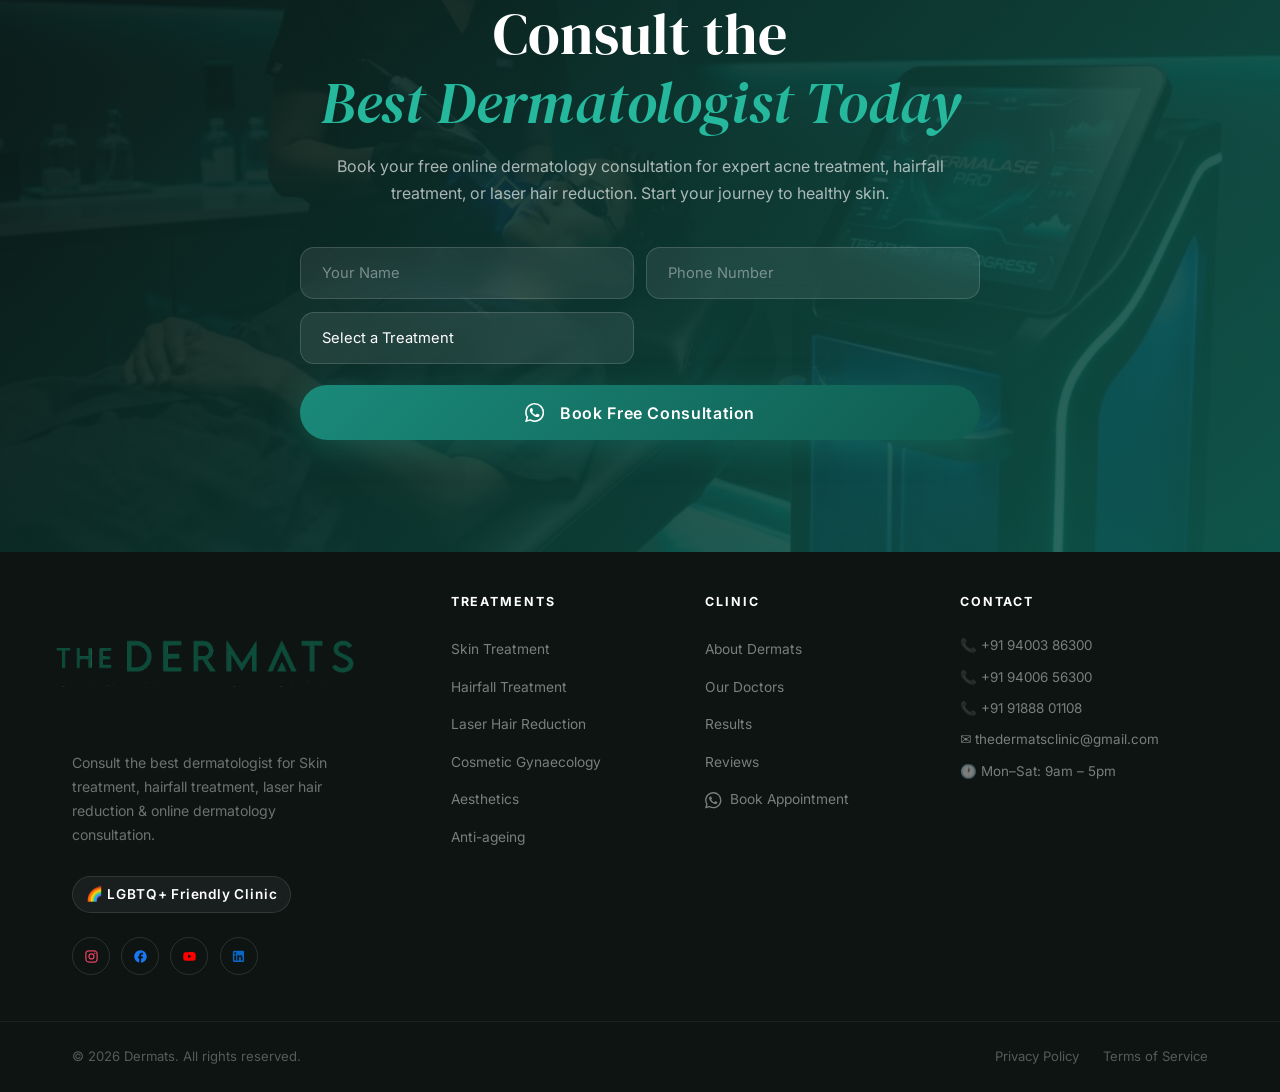
==== commit fbb3d98a: "Add files via upload" ====
--- a/index.html
+++ b/index.html
@@ -25,10 +25,10 @@
         <span class="logo-text"><span style="font-size: 0.5em; margin-right: 4px;">THE</span>DERMATS</span>
       </a>
       <ul class="nav__links" id="nav-links">
-        <li><a href="#services" class="nav__link">Services</a></li>
+        <li><a href="#detailed-services" class="nav__link">Services</a></li>
         <li><a href="#about" class="nav__link">About</a></li>
         <li><a href="#doctors" class="nav__link">Doctors</a></li>
-        <li><a href="#results" class="nav__link">Results</a></li>
+        <li><a href="#real-stories" class="nav__link">Results</a></li>
         <li><a href="#testimonials" class="nav__link">Reviews</a></li>
         <li><a href="https://wa.me/919400386300" target="_blank" class="nav__link nav__link--cta" id="nav-cta"><svg
               xmlns="http://www.w3.org/2000/svg" width="1em" height="1em" viewBox="0 0 24 24" fill="currentColor"
@@ -47,10 +47,10 @@
   <div class="mobile-menu" id="mobile-menu">
     <button class="mobile-menu__close" id="mobile-close" aria-label="Close menu">&times;</button>
     <nav class="mobile-menu__nav">
-      <a href="#services" class="mobile-menu__link">Services</a>
+      <a href="#detailed-services" class="mobile-menu__link">Services</a>
       <a href="#about" class="mobile-menu__link">About</a>
       <a href="#doctors" class="mobile-menu__link">Doctors</a>
-      <a href="#results" class="mobile-menu__link">Results</a>
+      <a href="#real-stories" class="mobile-menu__link">Results</a>
       <a href="#testimonials" class="mobile-menu__link">Reviews</a>
       <a href="https://wa.me/919400386300" target="_blank" class="mobile-menu__link mobile-menu__link--cta"><svg
           xmlns="http://www.w3.org/2000/svg" width="1em" height="1em" viewBox="0 0 24 24" fill="currentColor"
@@ -352,6 +352,183 @@
     </div>
   </section>
 
+
+  <!-- REAL STORIES -->
+  <div class="stories container" id="real-stories">
+    <div class="section-header" style="margin-top: 5rem; margin-bottom: 2.5rem; text-align: center;">
+      <div class="section-label">Success Stories</div>
+      <h2 class="section-title">Transformation <em>Journeys</em></h2>
+    </div>
+    <div class="stories__grid">
+      <div class="story-card">
+        <div class="story-card__img-wrap">
+          <img src="Scalp Threads.jpg.jpeg" alt="Scalp Threads Story" class="story-card__img" />
+        </div>
+        <div class="story-card__content">
+          <div class="story-card__tag">HAIR REGENERATION</div>
+          <h3 class="story-card__title">Scalp Threads</h3>
+          <p class="story-card__text">"I was hesitant about thread lifts, but Dermats' comfortable, non-surgical scalp
+            thread treatment naturally and visibly improved my hair density. It's the perfect solution for thinning
+            hair!"</p>
+        </div>
+      </div>
+      <div class="story-card">
+        <div class="story-card__img-wrap">
+          <img src="Laser Hair Reduction.jpg.jpeg" alt="Laser Hair Reduction Story" class="story-card__img" />
+        </div>
+        <div class="story-card__content">
+          <div class="story-card__tag">HAIR REMOVAL</div>
+          <h3 class="story-card__title">Laser Hair Reduction</h3>
+          <p class="story-card__text">"The laser hair reduction treatment at Dermats was amazing! Quick sessions and
+            visible results without any irritation. Highly recommend it!"</p>
+        </div>
+      </div>
+      <div class="story-card">
+        <div class="story-card__img-wrap">
+          <img src="Carbon Laser Peel.jpeg" alt="Carbon Laser Peel Story" class="story-card__img" />
+        </div>
+        <div class="story-card__content">
+          <div class="story-card__tag">Radiant Glow</div>
+          <h3 class="story-card__title">Carbon Laser Peel</h3>
+          <p class="story-card__text">"The Carbon Laser Peel at Dermats was a game-changer for my skin! It reduced my
+            pores, improved my texture, and gave me such a radiant glow. It was quick, painless, and the results were
+            visible immediately. Highly recommend this treatment!"</p>
+        </div>
+      </div>
+      <div class="story-card">
+        <div class="story-card__img-wrap">
+          <img src="RF CAUTERY Wart Removal.jpeg" alt="Threadlift Story" class="story-card__img" />
+        </div>
+        <div class="story-card__content">
+          <div class="story-card__tag">SKIN TREATMENTS</div>
+          <h3 class="story-card__title">RF CAUTERY Wart Removal</h3>
+          <p class="story-card__text">"The RF Cautery Wart Removal treatment at Dermats was amazing! It was quick,
+            easy
+            and effective. I would highly recommend this treatment to anyone looking for a solution for warts.
+          </p>
+        </div>
+      </div>
+      <div class="story-card">
+        <div class="story-card__img-wrap">
+          <img src="Threadlift for Face.jpeg" alt="Threadlift Story" class="story-card__img" />
+        </div>
+        <div class="story-card__content">
+          <div class="story-card__tag">Anti-Ageing</div>
+          <h3 class="story-card__title">Threadlift for Face</h3>
+          <p class="story-card__text">"The threadlift gave me the subtle lift I wanted without surgery. I look
+            refreshed and younger, but still like myself. The expertise at Dermats is unmatched in aesthetics."</p>
+        </div>
+      </div>
+      <div class="story-card">
+        <div class="story-card__img-wrap">
+          <img src="Intralesional Steroid Injection ( ILS Injection ).jpeg" alt="Threadlift Story"
+            class="story-card__img" />
+        </div>
+        <div class="story-card__content">
+          <div class="story-card__tag">Scar Treatment</div>
+          <h3 class="story-card__title">Intralesional Steroid Injection ( ILS Injection )</h3>
+          <p class="story-card__text">"The ILS Injection treatment at Dermats was amazing! It was quick, easy and
+            effective. I would highly recommend this treatment to anyone looking for a solution for scars.
+          </p>
+        </div>
+      </div>
+      <div class="story-card">
+        <div class="story-card__img-wrap">
+          <img src="services/CO2 Fractional Laser.jpeg" alt="CO2 Fractional Laser Story" class="story-card__img" />
+        </div>
+        <div class="story-card__content">
+          <div class="story-card__tag">SCAR TREATMENT</div>
+          <h3 class="story-card__title">CO2 Fractional Laser</h3>
+          <p class="story-card__text">"The CO2 Fractional Laser treatment significantly improved my acne scars and skin
+            texture. The team at Dermats ensured I was comfortable throughout the process, and the results are truly
+            remarkable!"</p>
+        </div>
+      </div>
+      <div class="story-card">
+        <div class="story-card__img-wrap">
+          <img src="services/Chemical Peel.jpeg" alt="Chemical Peel Story" class="story-card__img" />
+        </div>
+        <div class="story-card__content">
+          <div class="story-card__tag">SKIN REJUVENATION</div>
+          <h3 class="story-card__title">Chemical Peel</h3>
+          <p class="story-card__text">"Getting a Chemical Peel at Dermats was the best decision for my skin. My
+            hyperpigmentation has faded, and my face feels so much smoother and brighter. I couldn't be happier with my
+            refreshed look."</p>
+        </div>
+      </div>
+      <div class="story-card">
+        <div class="story-card__img-wrap">
+          <img src="services/Excimer Laser for Vitiligo & Psoriasis Treatment.jpeg" alt="Excimer Laser Story"
+            class="story-card__img" />
+        </div>
+        <div class="story-card__content">
+          <div class="story-card__tag">VITILIGO & PSORIASIS</div>
+          <h3 class="story-card__title">Excimer Laser Treatment</h3>
+          <p class="story-card__text">"Living with psoriasis was difficult until I found the Excimer Laser treatment at
+            Dermats. The targeted therapy cleared up my patches faster than anything else I've tried. Highly
+            recommended!"</p>
+        </div>
+      </div>
+      <div class="story-card">
+        <div class="story-card__img-wrap">
+          <img src="services/GFC or PRP for Scalp.jpeg" alt="GFC/PRP for Scalp Story" class="story-card__img" />
+        </div>
+        <div class="story-card__content">
+          <div class="story-card__tag">HAIR RESTORATION</div>
+          <h3 class="story-card__title">GFC / PRP for Scalp</h3>
+          <p class="story-card__text">"After struggling with hair thinning, the GFC/PRP sessions at Dermats really
+            turned things around. I noticed new hair growth and my hair feels much thicker and healthier now."</p>
+        </div>
+      </div>
+      <div class="story-card">
+        <div class="story-card__img-wrap">
+          <img src="services/Laser Tattoo Removal.jpeg" alt="Laser Tattoo Removal Story" class="story-card__img" />
+        </div>
+        <div class="story-card__content">
+          <div class="story-card__tag">TATTOO REMOVAL</div>
+          <h3 class="story-card__title">Laser Tattoo Removal</h3>
+          <p class="story-card__text">"I wanted to get rid of an old tattoo and the laser removal at Dermats was safe
+            and effective. It took a few sessions, but the tattoo faded away beautifully without any scarring."</p>
+        </div>
+      </div>
+      <div class="story-card">
+        <div class="story-card__img-wrap">
+          <img src="services/Lichen Planus Pigmentosus (LPP) Laser.jpeg" alt="LPP Laser Story"
+            class="story-card__img" />
+        </div>
+        <div class="story-card__content">
+          <div class="story-card__tag">PIGMENTATION</div>
+          <h3 class="story-card__title">Lichen Planus Pigmentosus (LPP) Laser Treatment</h3>
+          <p class="story-card__text">"Dealing with LPP was stressful, but the specialized laser treatment at Dermats
+            provided excellent results. The dark patches have lightened significantly, restoring my confidence."</p>
+        </div>
+      </div>
+      <div class="story-card">
+        <div class="story-card__img-wrap">
+          <img src="services/Microblading for Eyebrows.jpeg" alt="Microblading Story" class="story-card__img" />
+        </div>
+        <div class="story-card__content">
+          <div class="story-card__tag">AESTHETICS</div>
+          <h3 class="story-card__title">Microblading for Eyebrows</h3>
+          <p class="story-card__text">"I love my new eyebrows! The microblading process at Dermats was precise and the
+            results look incredibly natural. It saves me so much time getting ready every morning."</p>
+        </div>
+      </div>
+      <div class="story-card">
+        <div class="story-card__img-wrap">
+          <img src="services/Skinbooster Injection.jpeg" alt="Skinbooster Injection Story" class="story-card__img" />
+        </div>
+        <div class="story-card__content">
+          <div class="story-card__tag">ANTI-AGEING</div>
+          <h3 class="story-card__title">Skinbooster Injection</h3>
+          <p class="story-card__text">"The Skinbooster injection gave my skin the hydration it desperately needed. It
+            looks plumper, more elastic, and has a beautiful dewy finish. The doctors at Dermats are truly skilled!"</p>
+        </div>
+      </div>
+    </div>
+  </div>
+  </section>
+
   <!-- SERVICES -->
   <section class="services section" id="services">
     <div class="container">
@@ -362,81 +539,67 @@
           dermatologists.</p>
       </div>
       <div class="services__grid" id="services-grid">
-        <div class="service-card" id="service-1">
+        <a href="treatment-detail.html?category=skin" class="service-card" id="service-1"
+          style="text-decoration:none;cursor:pointer;">
           <div class="service-card__num">01</div>
           <h3 class="service-card__title">Skin Treatment</h3>
           <p class="service-card__desc">Clear skin is just a consultation away. At Dermats, we provide all kinds of skin
             treatment from the best dermatologists. We specialize in acne, vitiligo and psoriasis treatments</p>
-          <a href="https://wa.me/919400386300" target="_blank" class="btn btn--primary"><svg
-              xmlns="http://www.w3.org/2000/svg" width="1em" height="1em" viewBox="0 0 24 24" fill="currentColor"
-              style="margin-right:8px; vertical-align:middle; font-size:1.2em;">
-              <path
-                d="M17.472 14.382c-.297-.149-1.758-.867-2.03-.967-.273-.099-.471-.148-.67.15-.197.297-.767.966-.94 1.164-.173.199-.347.223-.644.075-.297-.15-1.255-.463-2.39-1.475-.883-.788-1.48-1.761-1.653-2.059-.173-.297-.018-.458.13-.606.134-.133.298-.347.446-.52.149-.174.198-.298.298-.497.099-.198.05-.371-.025-.52-.075-.149-.669-1.612-.916-2.207-.242-.579-.487-.5-.669-.51a12.8 12.8 0 0 0-.57-.01c-.198 0-.52.074-.792.372-.272.297-1.04 1.016-1.04 2.479 0 1.462 1.065 2.875 1.213 3.074.149.198 2.096 3.2 5.077 4.487.709.306 1.262.489 1.694.625.712.227 1.36.195 1.871.118.571-.085 1.758-.719 2.006-1.413.248-.694.248-1.289.173-1.413-.074-.124-.272-.198-.57-.347m-5.421 7.403h-.004a9.87 9.87 0 0 1-5.031-1.378l-.361-.214-3.741.982.998-3.648-.235-.374a9.86 9.86 0 0 1-1.51-5.26c.001-5.45 4.436-9.884 9.888-9.884 2.64 0 5.122 1.03 6.988 2.898a9.825 9.825 0 0 1 2.893 6.994c-.003 5.45-4.437 9.884-9.885 9.884m8.413-18.297A11.815 11.815 0 0 0 12.05 0C5.495 0 .16 5.335.157 11.892c0 2.096.547 4.142 1.588 5.945L.057 24l6.305-1.654a11.882 11.882 0 0 0 5.683 1.448h.005c6.554 0 11.89-5.335 11.893-11.893a11.821 11.821 0 0 0-3.48-8.413Z" />
-            </svg>Book Now &rarr;</a>
-        </div>
-        <div class="service-card" id="service-2">
+          <span
+            style="display:inline-flex;align-items:center;gap:0.3rem;margin-top:0.8rem;font-size:0.82rem;font-weight:600;color:var(--teal);">Explore
+            treatments →</span>
+        </a>
+        <a href="treatment-detail.html?category=hair" class="service-card" id="service-2"
+          style="text-decoration:none;cursor:pointer;">
           <div class="service-card__num">02</div>
           <h3 class="service-card__title">Hairfall Treatment</h3>
           <p class="service-card__desc">Restore your confidence back with a variety of hair treatments at Chengannur and
-            Thiruvalla under the best specialists for turning you from ‘bald ‘ to ‘bold’.</p>
-          <a href="https://wa.me/919400386300" target="_blank" class="btn btn--primary"><svg
-              xmlns="http://www.w3.org/2000/svg" width="1em" height="1em" viewBox="0 0 24 24" fill="currentColor"
-              style="margin-right:8px; vertical-align:middle; font-size:1.2em;">
-              <path
-                d="M17.472 14.382c-.297-.149-1.758-.867-2.03-.967-.273-.099-.471-.148-.67.15-.197.297-.767.966-.94 1.164-.173.199-.347.223-.644.075-.297-.15-1.255-.463-2.39-1.475-.883-.788-1.48-1.761-1.653-2.059-.173-.297-.018-.458.13-.606.134-.133.298-.347.446-.52.149-.174.198-.298.298-.497.099-.198.05-.371-.025-.52-.075-.149-.669-1.612-.916-2.207-.242-.579-.487-.5-.669-.51a12.8 12.8 0 0 0-.57-.01c-.198 0-.52.074-.792.372-.272.297-1.04 1.016-1.04 2.479 0 1.462 1.065 2.875 1.213 3.074.149.198 2.096 3.2 5.077 4.487.709.306 1.262.489 1.694.625.712.227 1.36.195 1.871.118.571-.085 1.758-.719 2.006-1.413.248-.694.248-1.289.173-1.413-.074-.124-.272-.198-.57-.347m-5.421 7.403h-.004a9.87 9.87 0 0 1-5.031-1.378l-.361-.214-3.741.982.998-3.648-.235-.374a9.86 9.86 0 0 1-1.51-5.26c.001-5.45 4.436-9.884 9.888-9.884 2.64 0 5.122 1.03 6.988 2.898a9.825 9.825 0 0 1 2.893 6.994c-.003 5.45-4.437 9.884-9.885 9.884m8.413-18.297A11.815 11.815 0 0 0 12.05 0C5.495 0 .16 5.335.157 11.892c0 2.096.547 4.142 1.588 5.945L.057 24l6.305-1.654a11.882 11.882 0 0 0 5.683 1.448h.005c6.554 0 11.89-5.335 11.893-11.893a11.821 11.821 0 0 0-3.48-8.413Z" />
-            </svg>Book Now &rarr;</a>
-        </div>
-        <div class="service-card" id="service-3">
+            Thiruvalla under the best specialists for turning you from 'bald ' to 'bold'.</p>
+          <span
+            style="display:inline-flex;align-items:center;gap:0.3rem;margin-top:0.8rem;font-size:0.82rem;font-weight:600;color:var(--teal);">Explore
+            treatments →</span>
+        </a>
+        <a href="treatment-detail.html?category=laser" class="service-card" id="service-3"
+          style="text-decoration:none;cursor:pointer;">
           <div class="service-card__num">03</div>
           <h3 class="service-card__title">Laser Hair Reduction</h3>
           <p class="service-card__desc">Best Laser hair reduction, face lifting and antipigmentation treatments are now
             available at Thiruvalla . We invest our time and technology to help you look and feel better.</p>
-          <a href="https://wa.me/919400386300" target="_blank" class="btn btn--primary"><svg
-              xmlns="http://www.w3.org/2000/svg" width="1em" height="1em" viewBox="0 0 24 24" fill="currentColor"
-              style="margin-right:8px; vertical-align:middle; font-size:1.2em;">
-              <path
-                d="M17.472 14.382c-.297-.149-1.758-.867-2.03-.967-.273-.099-.471-.148-.67.15-.197.297-.767.966-.94 1.164-.173.199-.347.223-.644.075-.297-.15-1.255-.463-2.39-1.475-.883-.788-1.48-1.761-1.653-2.059-.173-.297-.018-.458.13-.606.134-.133.298-.347.446-.52.149-.174.198-.298.298-.497.099-.198.05-.371-.025-.52-.075-.149-.669-1.612-.916-2.207-.242-.579-.487-.5-.669-.51a12.8 12.8 0 0 0-.57-.01c-.198 0-.52.074-.792.372-.272.297-1.04 1.016-1.04 2.479 0 1.462 1.065 2.875 1.213 3.074.149.198 2.096 3.2 5.077 4.487.709.306 1.262.489 1.694.625.712.227 1.36.195 1.871.118.571-.085 1.758-.719 2.006-1.413.248-.694.248-1.289.173-1.413-.074-.124-.272-.198-.57-.347m-5.421 7.403h-.004a9.87 9.87 0 0 1-5.031-1.378l-.361-.214-3.741.982.998-3.648-.235-.374a9.86 9.86 0 0 1-1.51-5.26c.001-5.45 4.436-9.884 9.888-9.884 2.64 0 5.122 1.03 6.988 2.898a9.825 9.825 0 0 1 2.893 6.994c-.003 5.45-4.437 9.884-9.885 9.884m8.413-18.297A11.815 11.815 0 0 0 12.05 0C5.495 0 .16 5.335.157 11.892c0 2.096.547 4.142 1.588 5.945L.057 24l6.305-1.654a11.882 11.882 0 0 0 5.683 1.448h.005c6.554 0 11.89-5.335 11.893-11.893a11.821 11.821 0 0 0-3.48-8.413Z" />
-            </svg>Book Now &rarr;</a>
-        </div>
-        <div class="service-card" id="service-4">
+          <span
+            style="display:inline-flex;align-items:center;gap:0.3rem;margin-top:0.8rem;font-size:0.82rem;font-weight:600;color:var(--teal);">Explore
+            treatments →</span>
+        </a>
+        <a href="treatment-detail.html?category=aesthetics" class="service-card" id="service-4"
+          style="text-decoration:none;cursor:pointer;">
           <div class="service-card__num">04</div>
           <h3 class="service-card__title">Aesthetics</h3>
           <p class="service-card__desc">Medifacials are the best treatment for sensitive skin and for anyone who needs
-            asimple quick fix. We have a wide range of party facials and peels suited for every skin type.</p>
-          <a href="https://wa.me/919400386300" target="_blank" class="btn btn--primary"><svg
-              xmlns="http://www.w3.org/2000/svg" width="1em" height="1em" viewBox="0 0 24 24" fill="currentColor"
-              style="margin-right:8px; vertical-align:middle; font-size:1.2em;">
-              <path
-                d="M17.472 14.382c-.297-.149-1.758-.867-2.03-.967-.273-.099-.471-.148-.67.15-.197.297-.767.966-.94 1.164-.173.199-.347.223-.644.075-.297-.15-1.255-.463-2.39-1.475-.883-.788-1.48-1.761-1.653-2.059-.173-.297-.018-.458.13-.606.134-.133.298-.347.446-.52.149-.174.198-.298.298-.497.099-.198.05-.371-.025-.52-.075-.149-.669-1.612-.916-2.207-.242-.579-.487-.5-.669-.51a12.8 12.8 0 0 0-.57-.01c-.198 0-.52.074-.792.372-.272.297-1.04 1.016-1.04 2.479 0 1.462 1.065 2.875 1.213 3.074.149.198 2.096 3.2 5.077 4.487.709.306 1.262.489 1.694.625.712.227 1.36.195 1.871.118.571-.085 1.758-.719 2.006-1.413.248-.694.248-1.289.173-1.413-.074-.124-.272-.198-.57-.347m-5.421 7.403h-.004a9.87 9.87 0 0 1-5.031-1.378l-.361-.214-3.741.982.998-3.648-.235-.374a9.86 9.86 0 0 1-1.51-5.26c.001-5.45 4.436-9.884 9.888-9.884 2.64 0 5.122 1.03 6.988 2.898a9.825 9.825 0 0 1 2.893 6.994c-.003 5.45-4.437 9.884-9.885 9.884m8.413-18.297A11.815 11.815 0 0 0 12.05 0C5.495 0 .16 5.335.157 11.892c0 2.096.547 4.142 1.588 5.945L.057 24l6.305-1.654a11.882 11.882 0 0 0 5.683 1.448h.005c6.554 0 11.89-5.335 11.893-11.893a11.821 11.821 0 0 0-3.48-8.413Z" />
-            </svg>Book Now &rarr;</a>
-        </div>
-
-        <div class="service-card" id="service-5">
+            a simple quick fix. We have a wide range of party facials and peels suited for every skin type.</p>
+          <span
+            style="display:inline-flex;align-items:center;gap:0.3rem;margin-top:0.8rem;font-size:0.82rem;font-weight:600;color:var(--teal);">Explore
+            treatments →</span>
+        </a>
+        <a href="treatment-detail.html?category=gynaecology" class="service-card" id="service-5"
+          style="text-decoration:none;cursor:pointer;">
           <div class="service-card__num">05</div>
           <h3 class="service-card__title">Cosmetic Gynaecology</h3>
           <p class="service-card__desc">We proudly present the best cosmetic gynaecology treatment in Thiruvalla.
-            Mainly based on lasers and injectibles, we empower women to be fearless and move forward in their life.
-          </p>
-          <a href="https://wa.me/919400386300" target="_blank" class="btn btn--primary"><svg
-              xmlns="http://www.w3.org/2000/svg" width="1em" height="1em" viewBox="0 0 24 24" fill="currentColor"
-              style="margin-right:8px; vertical-align:middle; font-size:1.2em;">
-              <path
-                d="M17.472 14.382c-.297-.149-1.758-.867-2.03-.967-.273-.099-.471-.148-.67.15-.197.297-.767.966-.94 1.164-.173.199-.347.223-.644.075-.297-.15-1.255-.463-2.39-1.475-.883-.788-1.48-1.761-1.653-2.059-.173-.297-.018-.458.13-.606.134-.133.298-.347.446-.52.149-.174.198-.298.298-.497.099-.198.05-.371-.025-.52-.075-.149-.669-1.612-.916-2.207-.242-.579-.487-.5-.669-.51a12.8 12.8 0 0 0-.57-.01c-.198 0-.52.074-.792.372-.272.297-1.04 1.016-1.04 2.479 0 1.462 1.065 2.875 1.213 3.074.149.198 2.096 3.2 5.077 4.487.709.306 1.262.489 1.694.625.712.227 1.36.195 1.871.118.571-.085 1.758-.719 2.006-1.413.248-.694.248-1.289.173-1.413-.074-.124-.272-.198-.57-.347m-5.421 7.403h-.004a9.87 9.87 0 0 1-5.031-1.378l-.361-.214-3.741.982.998-3.648-.235-.374a9.86 9.86 0 0 1-1.51-5.26c.001-5.45 4.436-9.884 9.888-9.884 2.64 0 5.122 1.03 6.988 2.898a9.825 9.825 0 0 1 2.893 6.994c-.003 5.45-4.437 9.884-9.885 9.884m8.413-18.297A11.815 11.815 0 0 0 12.05 0C5.495 0 .16 5.335.157 11.892c0 2.096.547 4.142 1.588 5.945L.057 24l6.305-1.654a11.882 11.882 0 0 0 5.683 1.448h.005c6.554 0 11.89-5.335 11.893-11.893a11.821 11.821 0 0 0-3.48-8.413Z" />
-            </svg>Book Now &rarr;</a>
-        </div>
-        <div class="service-card" id="service-6">
+            Mainly based on lasers and injectibles, we empower women to be fearless and move forward in their life.</p>
+          <span
+            style="display:inline-flex;align-items:center;gap:0.3rem;margin-top:0.8rem;font-size:0.82rem;font-weight:600;color:var(--teal);">Explore
+            treatments →</span>
+        </a>
+        <a href="treatment-detail.html?category=antiageing" class="service-card" id="service-6"
+          style="text-decoration:none;cursor:pointer;">
           <div class="service-card__num">06</div>
           <h3 class="service-card__title">Anti-ageing</h3>
           <p class="service-card__desc">Its a new age that needs anti-ageing. Old is gold, but being young is platinum.
             At the Dermats, we offer a wide range of treatments like BOTOX, fillers and skin boosters for your graceful
             ageing.</p>
-          <a href="https://wa.me/919400386300" target="_blank" class="btn btn--primary"><svg
-              xmlns="http://www.w3.org/2000/svg" width="1em" height="1em" viewBox="0 0 24 24" fill="currentColor"
-              style="margin-right:8px; vertical-align:middle; font-size:1.2em;">
-              <path
-                d="M17.472 14.382c-.297-.149-1.758-.867-2.03-.967-.273-.099-.471-.148-.67.15-.197.297-.767.966-.94 1.164-.173.199-.347.223-.644.075-.297-.15-1.255-.463-2.39-1.475-.883-.788-1.48-1.761-1.653-2.059-.173-.297-.018-.458.13-.606.134-.133.298-.347.446-.52.149-.174.198-.298.298-.497.099-.198.05-.371-.025-.52-.075-.149-.669-1.612-.916-2.207-.242-.579-.487-.5-.669-.51a12.8 12.8 0 0 0-.57-.01c-.198 0-.52.074-.792.372-.272.297-1.04 1.016-1.04 2.479 0 1.462 1.065 2.875 1.213 3.074.149.198 2.096 3.2 5.077 4.487.709.306 1.262.489 1.694.625.712.227 1.36.195 1.871.118.571-.085 1.758-.719 2.006-1.413.248-.694.248-1.289.173-1.413-.074-.124-.272-.198-.57-.347m-5.421 7.403h-.004a9.87 9.87 0 0 1-5.031-1.378l-.361-.214-3.741.982.998-3.648-.235-.374a9.86 9.86 0 0 1-1.51-5.26c.001-5.45 4.436-9.884 9.888-9.884 2.64 0 5.122 1.03 6.988 2.898a9.825 9.825 0 0 1 2.893 6.994c-.003 5.45-4.437 9.884-9.885 9.884m8.413-18.297A11.815 11.815 0 0 0 12.05 0C5.495 0 .16 5.335.157 11.892c0 2.096.547 4.142 1.588 5.945L.057 24l6.305-1.654a11.882 11.882 0 0 0 5.683 1.448h.005c6.554 0 11.89-5.335 11.893-11.893a11.821 11.821 0 0 0-3.48-8.413Z" />
-            </svg>Book Now &rarr;</a>
-        </div>
+          <span
+            style="display:inline-flex;align-items:center;gap:0.3rem;margin-top:0.8rem;font-size:0.82rem;font-weight:600;color:var(--teal);">Explore
+            treatments →</span>
+        </a>
 
         <div class="service-card service-card--cta" id="service-7">
           <div class="service-card__cta-text">Ready to consult the best dermatologist?</div>
@@ -453,181 +616,6 @@
 
 
 
-  <!-- REAL STORIES -->
-  <div class="stories container" id="real-stories">
-    <div class="section-header" style="margin-top: 5rem; margin-bottom: 2.5rem; text-align: center;">
-      <div class="section-label">Success Stories</div>
-      <h2 class="section-title">Transformation <em>Journeys</em></h2>
-    </div>
-    <div class="stories__grid">
-      <div class="story-card">
-        <div class="story-card__img-wrap">
-          <img src="Scalp Threads.jpg.jpeg" alt="Scalp Threads Story" class="story-card__img" />
-        </div>
-        <div class="story-card__content">
-          <div class="story-card__tag">HAIR REGENERATION</div>
-          <h3 class="story-card__title">Scalp Threads</h3>
-          <p class="story-card__text">"I was hesitant about thread lifts, but Dermats' comfortable, non-surgical scalp
-            thread treatment naturally and visibly improved my hair density. It's the perfect solution for thinning
-            hair!"</p>
-        </div>
-      </div>
-      <div class="story-card">
-        <div class="story-card__img-wrap">
-          <img src="Laser Hair Reduction.jpg.jpeg" alt="Laser Hair Reduction Story" class="story-card__img" />
-        </div>
-        <div class="story-card__content">
-          <div class="story-card__tag">HAIR REMOVAL</div>
-          <h3 class="story-card__title">Laser Hair Reduction</h3>
-          <p class="story-card__text">"The laser hair reduction treatment at Dermats was amazing! Quick sessions and
-            visible results without any irritation. Highly recommend it!"</p>
-        </div>
-      </div>
-      <div class="story-card">
-        <div class="story-card__img-wrap">
-          <img src="Carbon Laser Peel.jpeg" alt="Carbon Laser Peel Story" class="story-card__img" />
-        </div>
-        <div class="story-card__content">
-          <div class="story-card__tag">Radiant Glow</div>
-          <h3 class="story-card__title">Carbon Laser Peel</h3>
-          <p class="story-card__text">"The Carbon Laser Peel at Dermats was a game-changer for my skin! It reduced my
-            pores, improved my texture, and gave me such a radiant glow. It was quick, painless, and the results were
-            visible immediately. Highly recommend this treatment!"</p>
-        </div>
-      </div>
-      <div class="story-card">
-        <div class="story-card__img-wrap">
-          <img src="RF CAUTERY Wart Removal.jpeg" alt="Threadlift Story" class="story-card__img" />
-        </div>
-        <div class="story-card__content">
-          <div class="story-card__tag">SKIN TREATMENTS</div>
-          <h3 class="story-card__title">RF CAUTERY Wart Removal</h3>
-          <p class="story-card__text">"The RF Cautery Wart Removal treatment at Dermats was amazing! It was quick,
-            easy
-            and effective. I would highly recommend this treatment to anyone looking for a solution for warts.
-          </p>
-        </div>
-      </div>
-      <div class="story-card">
-        <div class="story-card__img-wrap">
-          <img src="Threadlift for Face.jpeg" alt="Threadlift Story" class="story-card__img" />
-        </div>
-        <div class="story-card__content">
-          <div class="story-card__tag">Anti-Ageing</div>
-          <h3 class="story-card__title">Threadlift for Face</h3>
-          <p class="story-card__text">"The threadlift gave me the subtle lift I wanted without surgery. I look
-            refreshed and younger, but still like myself. The expertise at Dermats is unmatched in aesthetics."</p>
-        </div>
-      </div>
-      <div class="story-card">
-        <div class="story-card__img-wrap">
-          <img src="Intralesional Steroid Injection ( ILS Injection ).jpeg" alt="Threadlift Story"
-            class="story-card__img" />
-        </div>
-        <div class="story-card__content">
-          <div class="story-card__tag">Scar Treatment</div>
-          <h3 class="story-card__title">Intralesional Steroid Injection ( ILS Injection )</h3>
-          <p class="story-card__text">"The ILS Injection treatment at Dermats was amazing! It was quick, easy and
-            effective. I would highly recommend this treatment to anyone looking for a solution for scars.
-          </p>
-        </div>
-      </div>
-      <div class="story-card">
-        <div class="story-card__img-wrap">
-          <img src="services/CO2 Fractional Laser.jpeg" alt="CO2 Fractional Laser Story" class="story-card__img" />
-        </div>
-        <div class="story-card__content">
-          <div class="story-card__tag">SCAR TREATMENT</div>
-          <h3 class="story-card__title">CO2 Fractional Laser</h3>
-          <p class="story-card__text">"The CO2 Fractional Laser treatment significantly improved my acne scars and skin
-            texture. The team at Dermats ensured I was comfortable throughout the process, and the results are truly
-            remarkable!"</p>
-        </div>
-      </div>
-      <div class="story-card">
-        <div class="story-card__img-wrap">
-          <img src="services/Chemical Peel.jpeg" alt="Chemical Peel Story" class="story-card__img" />
-        </div>
-        <div class="story-card__content">
-          <div class="story-card__tag">SKIN REJUVENATION</div>
-          <h3 class="story-card__title">Chemical Peel</h3>
-          <p class="story-card__text">"Getting a Chemical Peel at Dermats was the best decision for my skin. My
-            hyperpigmentation has faded, and my face feels so much smoother and brighter. I couldn't be happier with my
-            refreshed look."</p>
-        </div>
-      </div>
-      <div class="story-card">
-        <div class="story-card__img-wrap">
-          <img src="services/Excimer Laser for Vitiligo & Psoriasis Treatment.jpeg" alt="Excimer Laser Story"
-            class="story-card__img" />
-        </div>
-        <div class="story-card__content">
-          <div class="story-card__tag">VITILIGO & PSORIASIS</div>
-          <h3 class="story-card__title">Excimer Laser Treatment</h3>
-          <p class="story-card__text">"Living with psoriasis was difficult until I found the Excimer Laser treatment at
-            Dermats. The targeted therapy cleared up my patches faster than anything else I've tried. Highly
-            recommended!"</p>
-        </div>
-      </div>
-      <div class="story-card">
-        <div class="story-card__img-wrap">
-          <img src="services/GFC or PRP for Scalp.jpeg" alt="GFC/PRP for Scalp Story" class="story-card__img" />
-        </div>
-        <div class="story-card__content">
-          <div class="story-card__tag">HAIR RESTORATION</div>
-          <h3 class="story-card__title">GFC / PRP for Scalp</h3>
-          <p class="story-card__text">"After struggling with hair thinning, the GFC/PRP sessions at Dermats really
-            turned things around. I noticed new hair growth and my hair feels much thicker and healthier now."</p>
-        </div>
-      </div>
-      <div class="story-card">
-        <div class="story-card__img-wrap">
-          <img src="services/Laser Tattoo Removal.jpeg" alt="Laser Tattoo Removal Story" class="story-card__img" />
-        </div>
-        <div class="story-card__content">
-          <div class="story-card__tag">TATTOO REMOVAL</div>
-          <h3 class="story-card__title">Laser Tattoo Removal</h3>
-          <p class="story-card__text">"I wanted to get rid of an old tattoo and the laser removal at Dermats was safe
-            and effective. It took a few sessions, but the tattoo faded away beautifully without any scarring."</p>
-        </div>
-      </div>
-      <div class="story-card">
-        <div class="story-card__img-wrap">
-          <img src="services/Lichen Planus Pigmentosus (LPP) Laser.jpeg" alt="LPP Laser Story"
-            class="story-card__img" />
-        </div>
-        <div class="story-card__content">
-          <div class="story-card__tag">PIGMENTATION</div>
-          <h3 class="story-card__title">Lichen Planus Pigmentosus (LPP) Laser Treatment</h3>
-          <p class="story-card__text">"Dealing with LPP was stressful, but the specialized laser treatment at Dermats
-            provided excellent results. The dark patches have lightened significantly, restoring my confidence."</p>
-        </div>
-      </div>
-      <div class="story-card">
-        <div class="story-card__img-wrap">
-          <img src="services/Microblading for Eyebrows.jpeg" alt="Microblading Story" class="story-card__img" />
-        </div>
-        <div class="story-card__content">
-          <div class="story-card__tag">AESTHETICS</div>
-          <h3 class="story-card__title">Microblading for Eyebrows</h3>
-          <p class="story-card__text">"I love my new eyebrows! The microblading process at Dermats was precise and the
-            results look incredibly natural. It saves me so much time getting ready every morning."</p>
-        </div>
-      </div>
-      <div class="story-card">
-        <div class="story-card__img-wrap">
-          <img src="services/Skinbooster Injection.jpeg" alt="Skinbooster Injection Story" class="story-card__img" />
-        </div>
-        <div class="story-card__content">
-          <div class="story-card__tag">ANTI-AGEING</div>
-          <h3 class="story-card__title">Skinbooster Injection</h3>
-          <p class="story-card__text">"The Skinbooster injection gave my skin the hydration it desperately needed. It
-            looks plumper, more elastic, and has a beautiful dewy finish. The doctors at Dermats are truly skilled!"</p>
-        </div>
-      </div>
-    </div>
-  </div>
-  </section>
 
   <!-- DETAILED SERVICES -->
   <section class="detailed-services section" id="detailed-services">
@@ -955,6 +943,74 @@
           <h3 class="process__step-title">Visible Results</h3>
           <p class="process__step-desc">See real transformation with ongoing follow-ups, both in-clinic and through
             online dermatology consultations.</p>
+        </div>
+      </div>
+    </div>
+  </section>
+
+  <!-- BEFORE & AFTER -->
+  <section class="before-after section" id="transformations">
+    <div class="container">
+      <div class="section-header" id="ba-header">
+        <div class="section-label">Real Results</div>
+        <h2 class="section-title">Before & <em>After</em></h2>
+        <p class="section-sub">Witness the life-changing results achieved through our expert, personalized treatments.
+        </p>
+      </div>
+      <div class="ba-grid">
+        <!-- Card 1 -->
+        <div class="ba-card">
+          <div class="ba-card__images">
+            <div class="ba-image-container">
+              <span class="ba-label">Before</span>
+              <img src="assets/1000286364.jpg.jpeg" alt="Before Treatment" class="ba-img" loading="lazy">
+            </div>
+            <div class="ba-image-container">
+              <span class="ba-label">After</span>
+              <img src="assets/1000286371.jpg.jpeg" alt="After Treatment" class="ba-img" loading="lazy">
+            </div>
+          </div>
+          <div class="ba-card__info">
+            <h3 class="ba-card__title">Acne Scar Revision</h3>
+            <p class="ba-card__desc">Significant improvement in skin texture and scar depth after a customized
+              combination of MNRF and targeted Chemical Peels.</p>
+          </div>
+        </div>
+        <!-- Card 2 -->
+        <div class="ba-card">
+          <div class="ba-card__images">
+            <div class="ba-image-container">
+              <span class="ba-label">Before</span>
+              <img src="assets/1000286360.jpg.jpeg" alt="Before Treatment" class="ba-img" loading="lazy">
+            </div>
+            <div class="ba-image-container">
+              <span class="ba-label">After</span>
+              <img src="assets/1000286361.jpg.jpeg" alt="After Treatment" class="ba-img" loading="lazy">
+            </div>
+          </div>
+          <div class="ba-card__info">
+            <h3 class="ba-card__title">Advanced Hair Restoration</h3>
+            <p class="ba-card__desc">Noticeable increase in hair density and scalp health following a specialized
+              protocol of Growth Factor Concentrate (GFC).</p>
+          </div>
+        </div>
+        <!-- Card 3 -->
+        <div class="ba-card">
+          <div class="ba-card__images">
+            <div class="ba-image-container">
+              <span class="ba-label">Before</span>
+              <img src="assets/1000286362.jpg.jpeg" alt="Before Treatment" class="ba-img" loading="lazy">
+            </div>
+            <div class="ba-image-container">
+              <span class="ba-label">After</span>
+              <img src="assets/1000286363.jpg.jpeg" alt="After Treatment" class="ba-img" loading="lazy">
+            </div>
+          </div>
+          <div class="ba-card__info">
+            <h3 class="ba-card__title">Pigmentation Clearance</h3>
+            <p class="ba-card__desc">Even skin tone achieved through advanced Q-Switched Nd:YAG laser sessions and
+              medical-grade home care.</p>
+          </div>
         </div>
       </div>
     </div>
--- a/style.css
+++ b/style.css
@@ -1481,6 +1481,94 @@
   line-height: 1.75;
 }
 
+/* ─── BEFORE & AFTER ──────────────────────── */
+.before-after {
+  background: var(--cream);
+}
+
+.ba-grid {
+  display: grid;
+  grid-template-columns: repeat(auto-fit, minmax(320px, 1fr));
+  gap: 2rem;
+  margin-top: 3rem;
+}
+
+.ba-card {
+  background: var(--white);
+  border-radius: var(--radius-lg);
+  overflow: hidden;
+  box-shadow: var(--shadow-sm);
+  transition: all var(--transition);
+  display: flex;
+  flex-direction: column;
+}
+
+.ba-card:hover {
+  transform: translateY(-5px);
+  box-shadow: var(--shadow-lg);
+}
+
+.ba-card__images {
+  display: flex;
+  height: 260px;
+}
+
+.ba-image-container {
+  flex: 1;
+  position: relative;
+  overflow: hidden;
+}
+
+.ba-image-container:first-child {
+  border-right: 2px solid var(--white);
+}
+
+.ba-label {
+  position: absolute;
+  top: 12px;
+  left: 12px;
+  background: rgba(10, 18, 16, 0.7);
+  color: var(--white);
+  padding: 4px 10px;
+  font-size: 0.7rem;
+  font-weight: 600;
+  border-radius: 4px;
+  text-transform: uppercase;
+  letter-spacing: 0.08em;
+  z-index: 2;
+  backdrop-filter: blur(4px);
+}
+
+.ba-img {
+  width: 100%;
+  height: 100%;
+  object-fit: cover;
+  transition: transform 0.6s cubic-bezier(0.16, 1, 0.3, 1);
+}
+
+.ba-card:hover .ba-img {
+  transform: scale(1.06);
+}
+
+.ba-card__info {
+  padding: 1.8rem;
+  flex-grow: 1;
+}
+
+.ba-card__title {
+  font-family: var(--font-display);
+  font-size: 1.4rem;
+  color: var(--text);
+  margin-bottom: 0.6rem;
+  font-weight: 500;
+}
+
+.ba-card__desc {
+  font-size: 0.92rem;
+  color: var(--text-muted);
+  line-height: 1.6;
+}
+
 /* â”€â”€â”€ TESTIMONIALS â”€â”€â”€â”€â”€â”€â”€â”€â”€â”€â”€â”€â”€â”€â”€â”€â”€â”€â”€â”€â”€â”€â”€â”€â”€â”€â”€â”€â”€â”€â”€â”€ */
 .testimonials {
   background: var(--cream-dark);
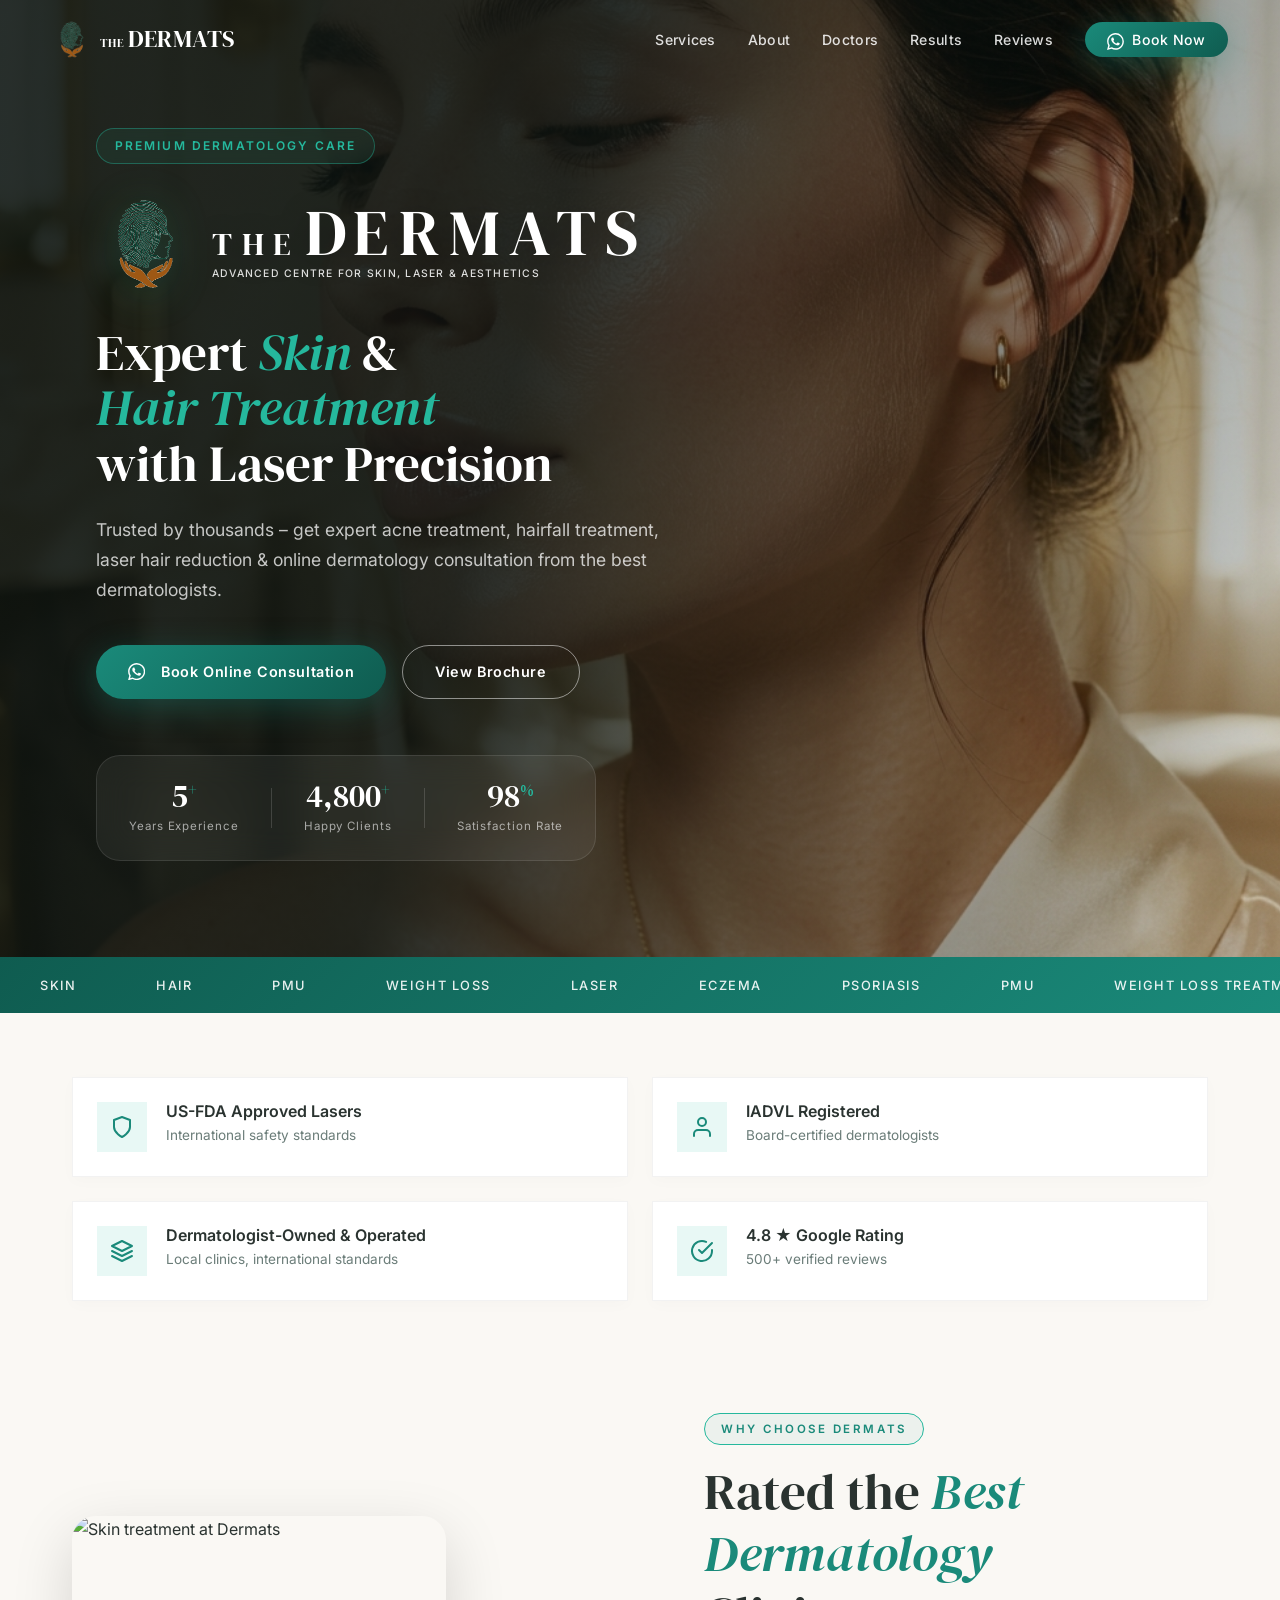
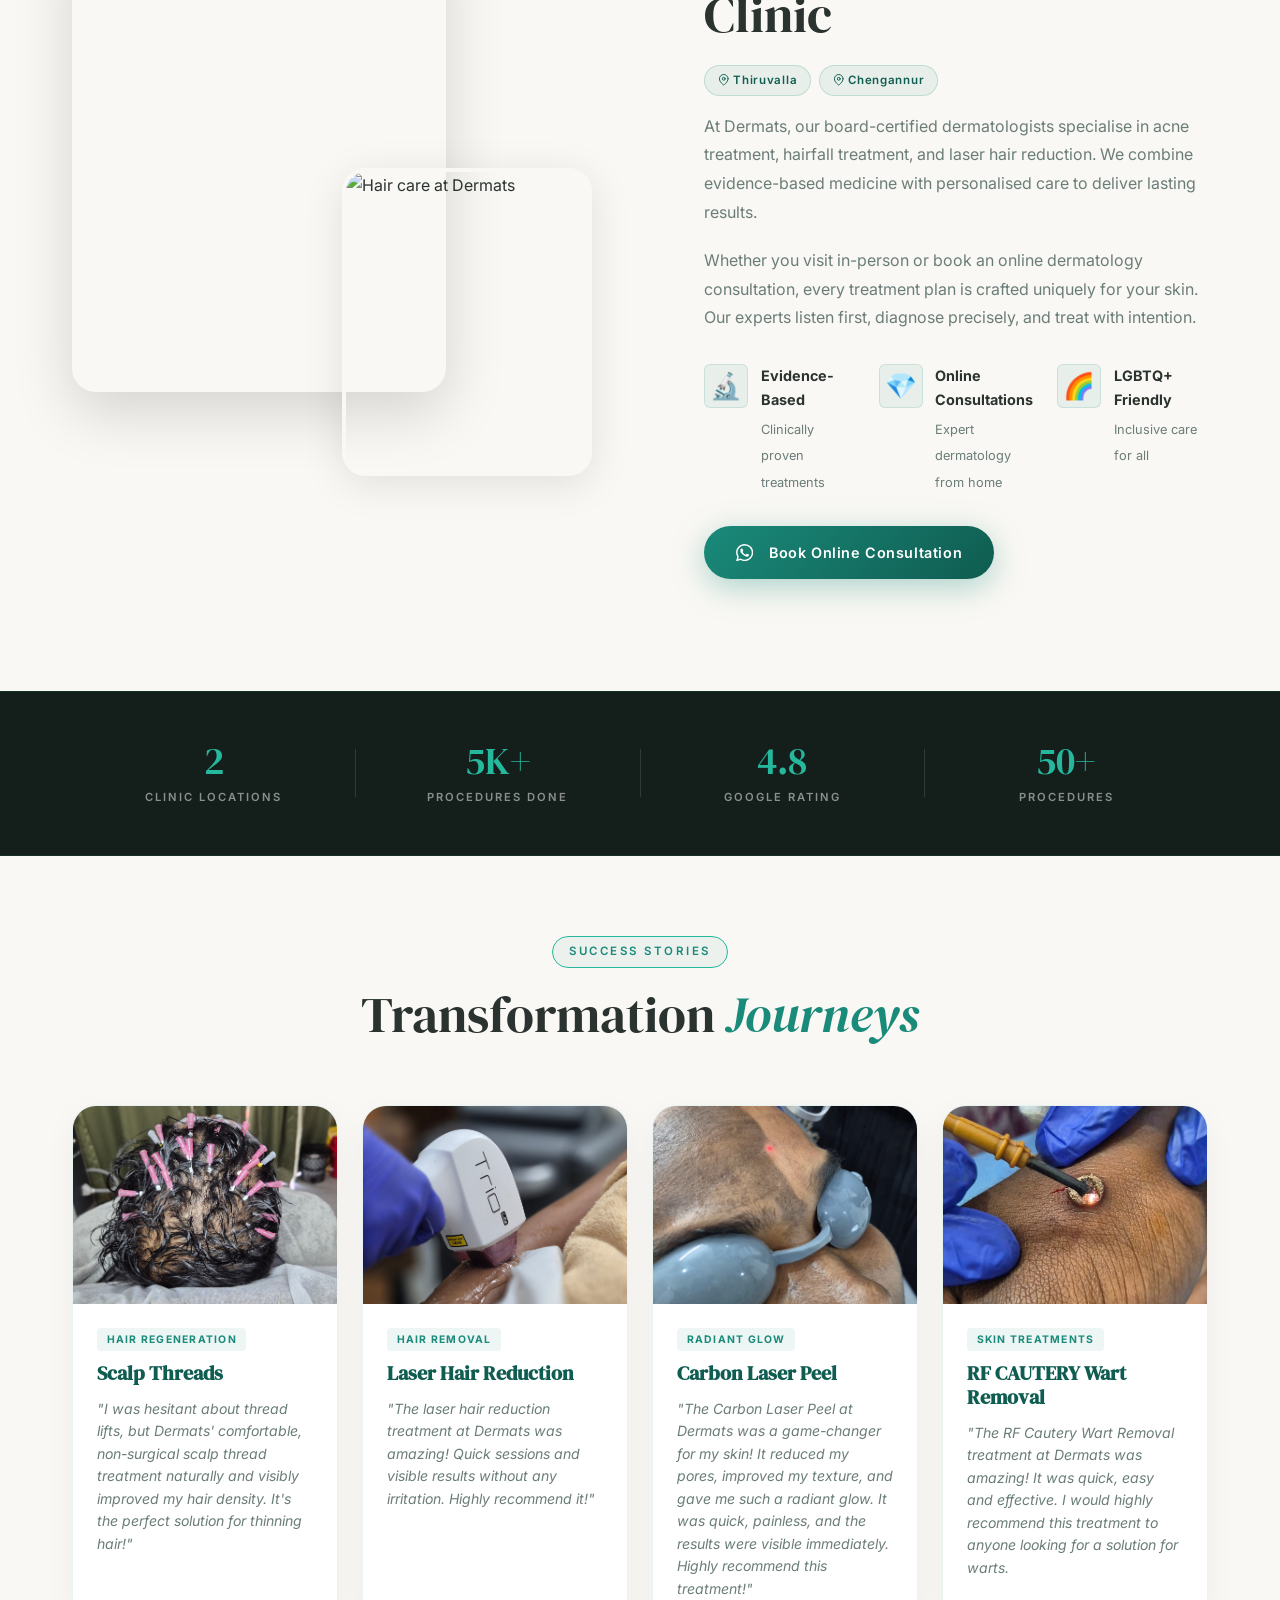
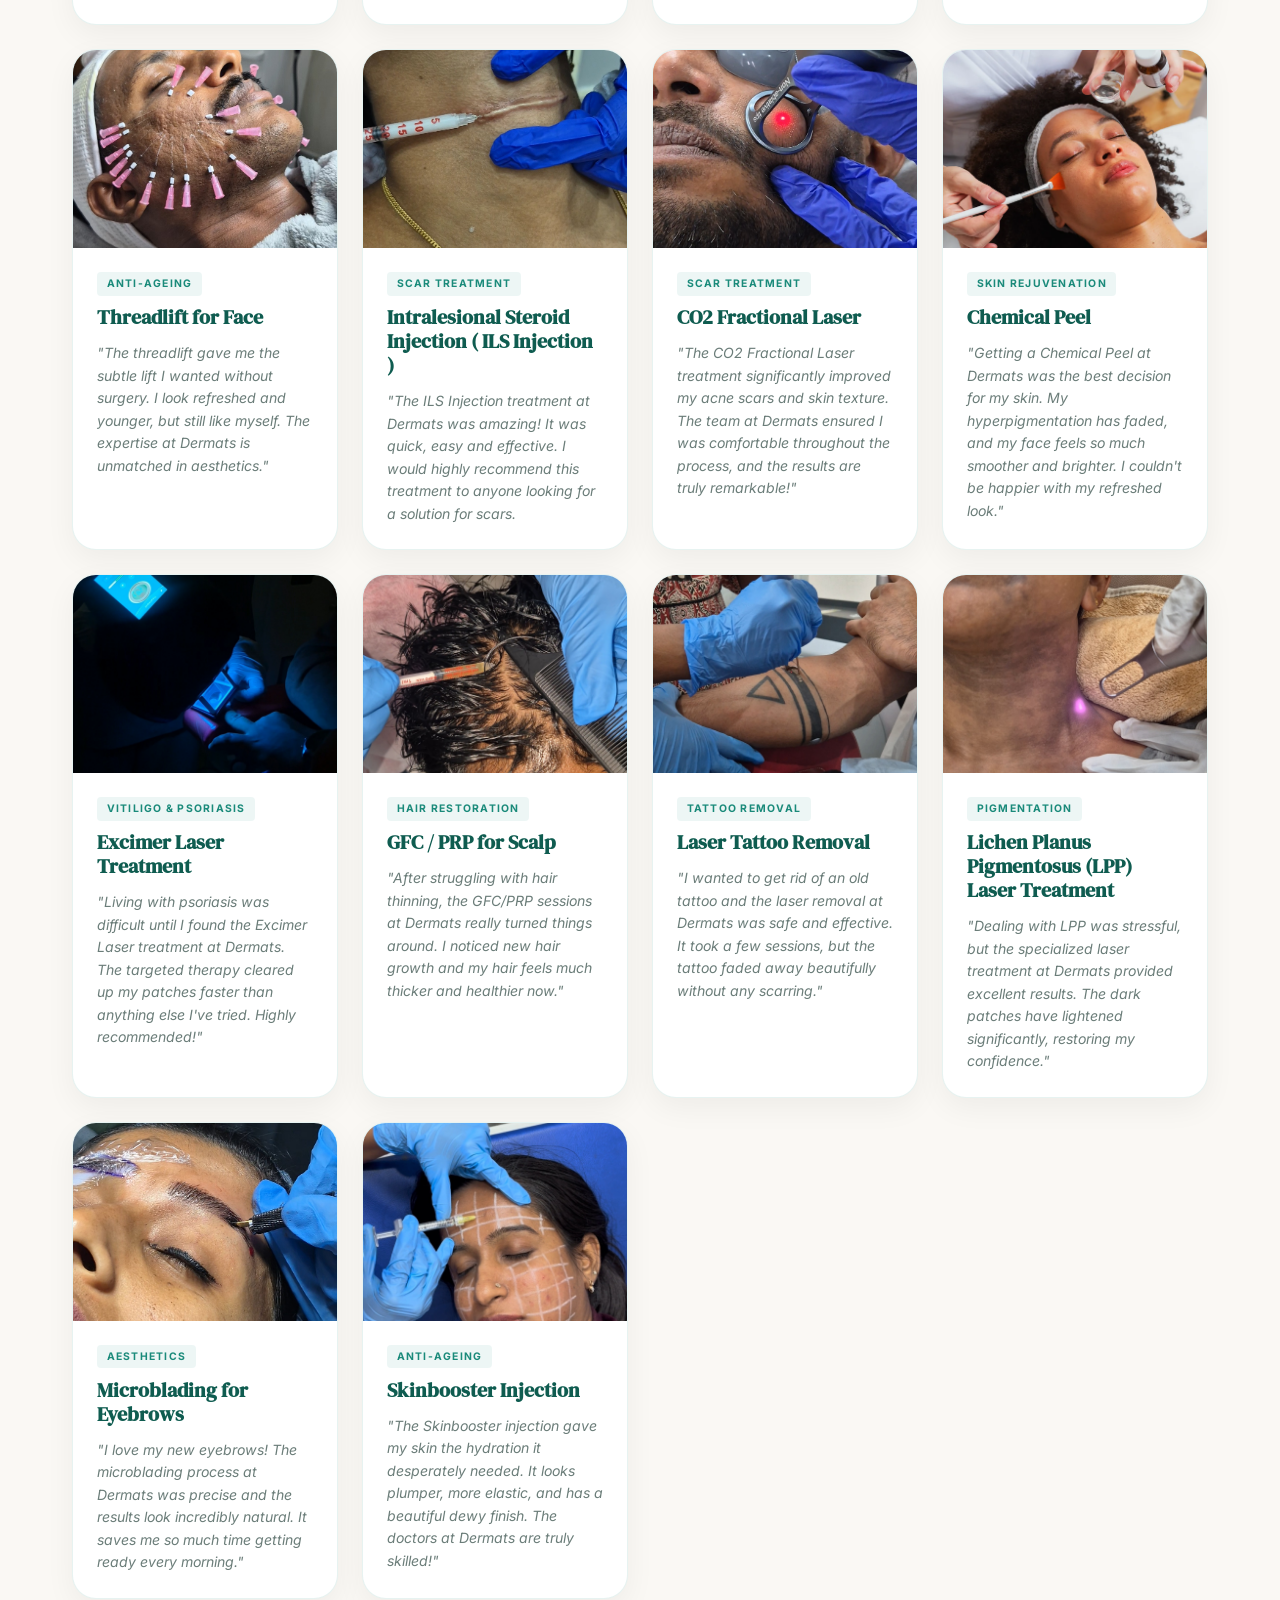
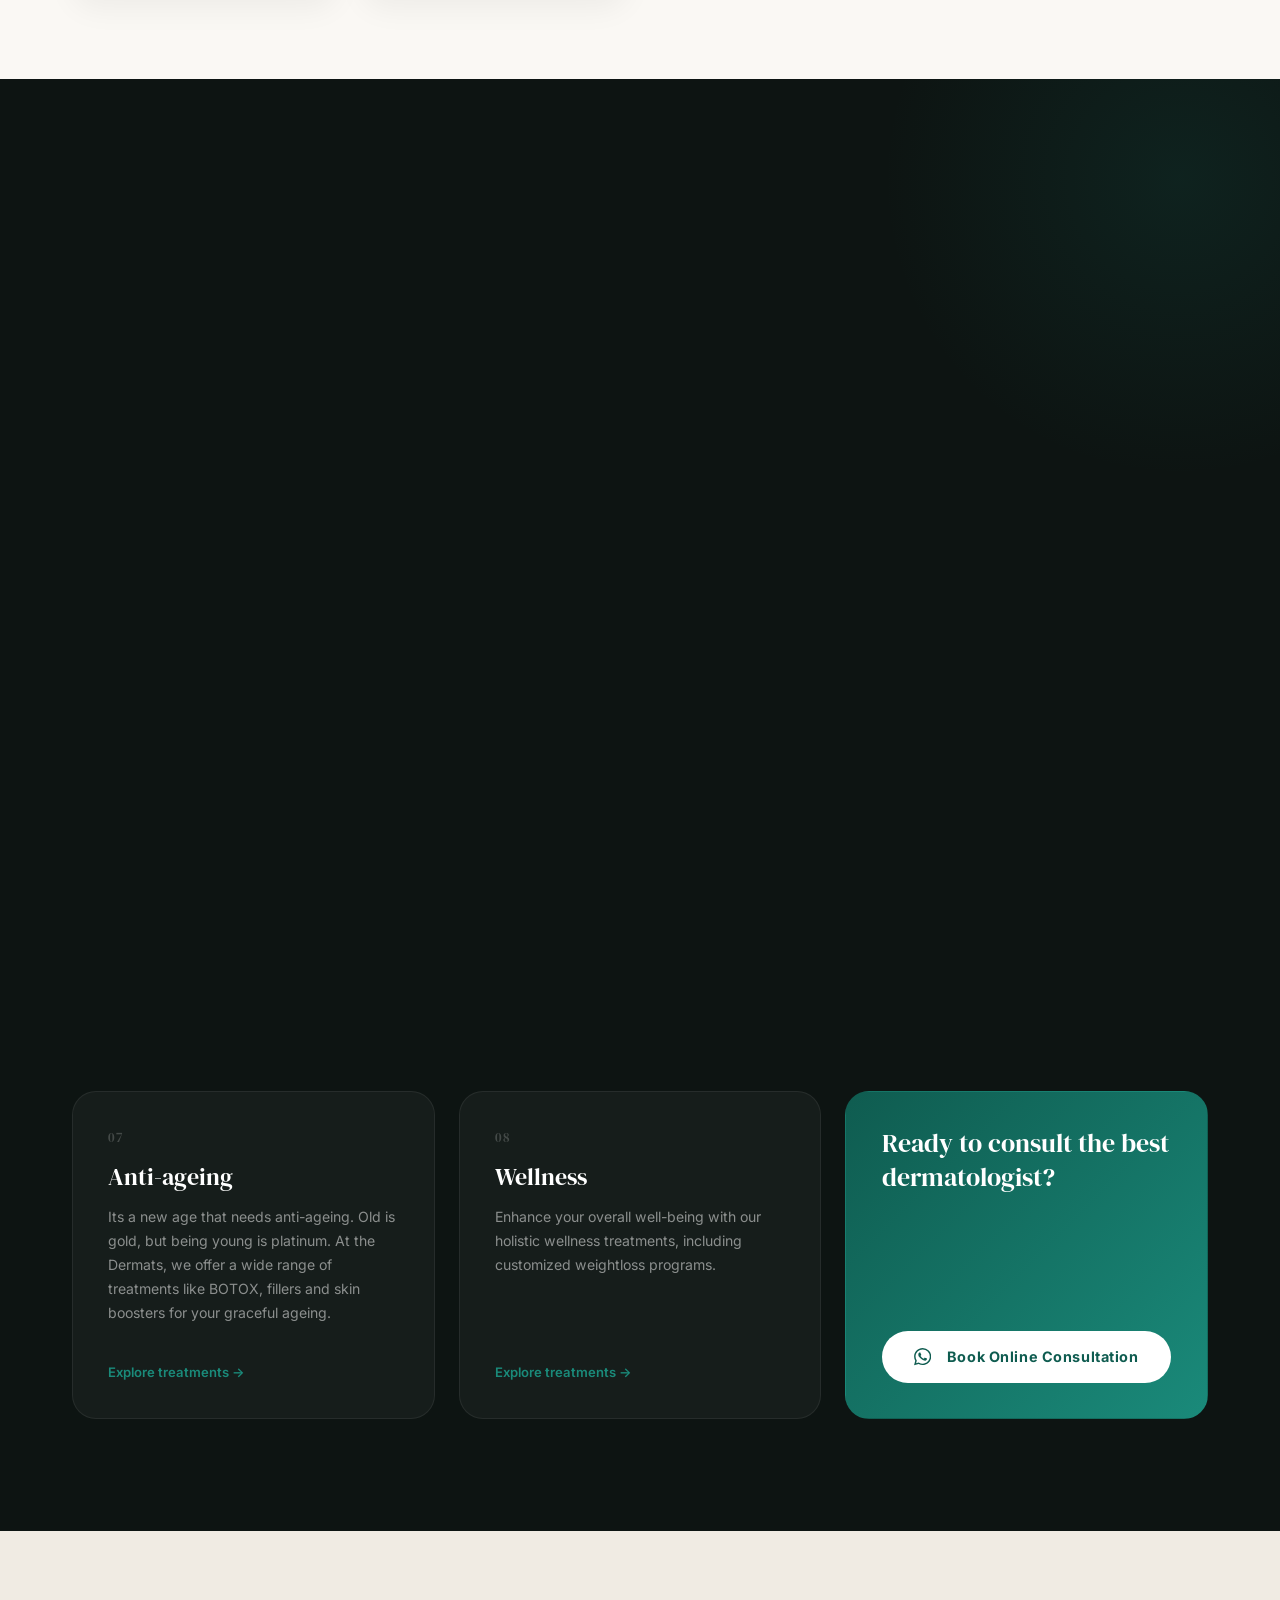
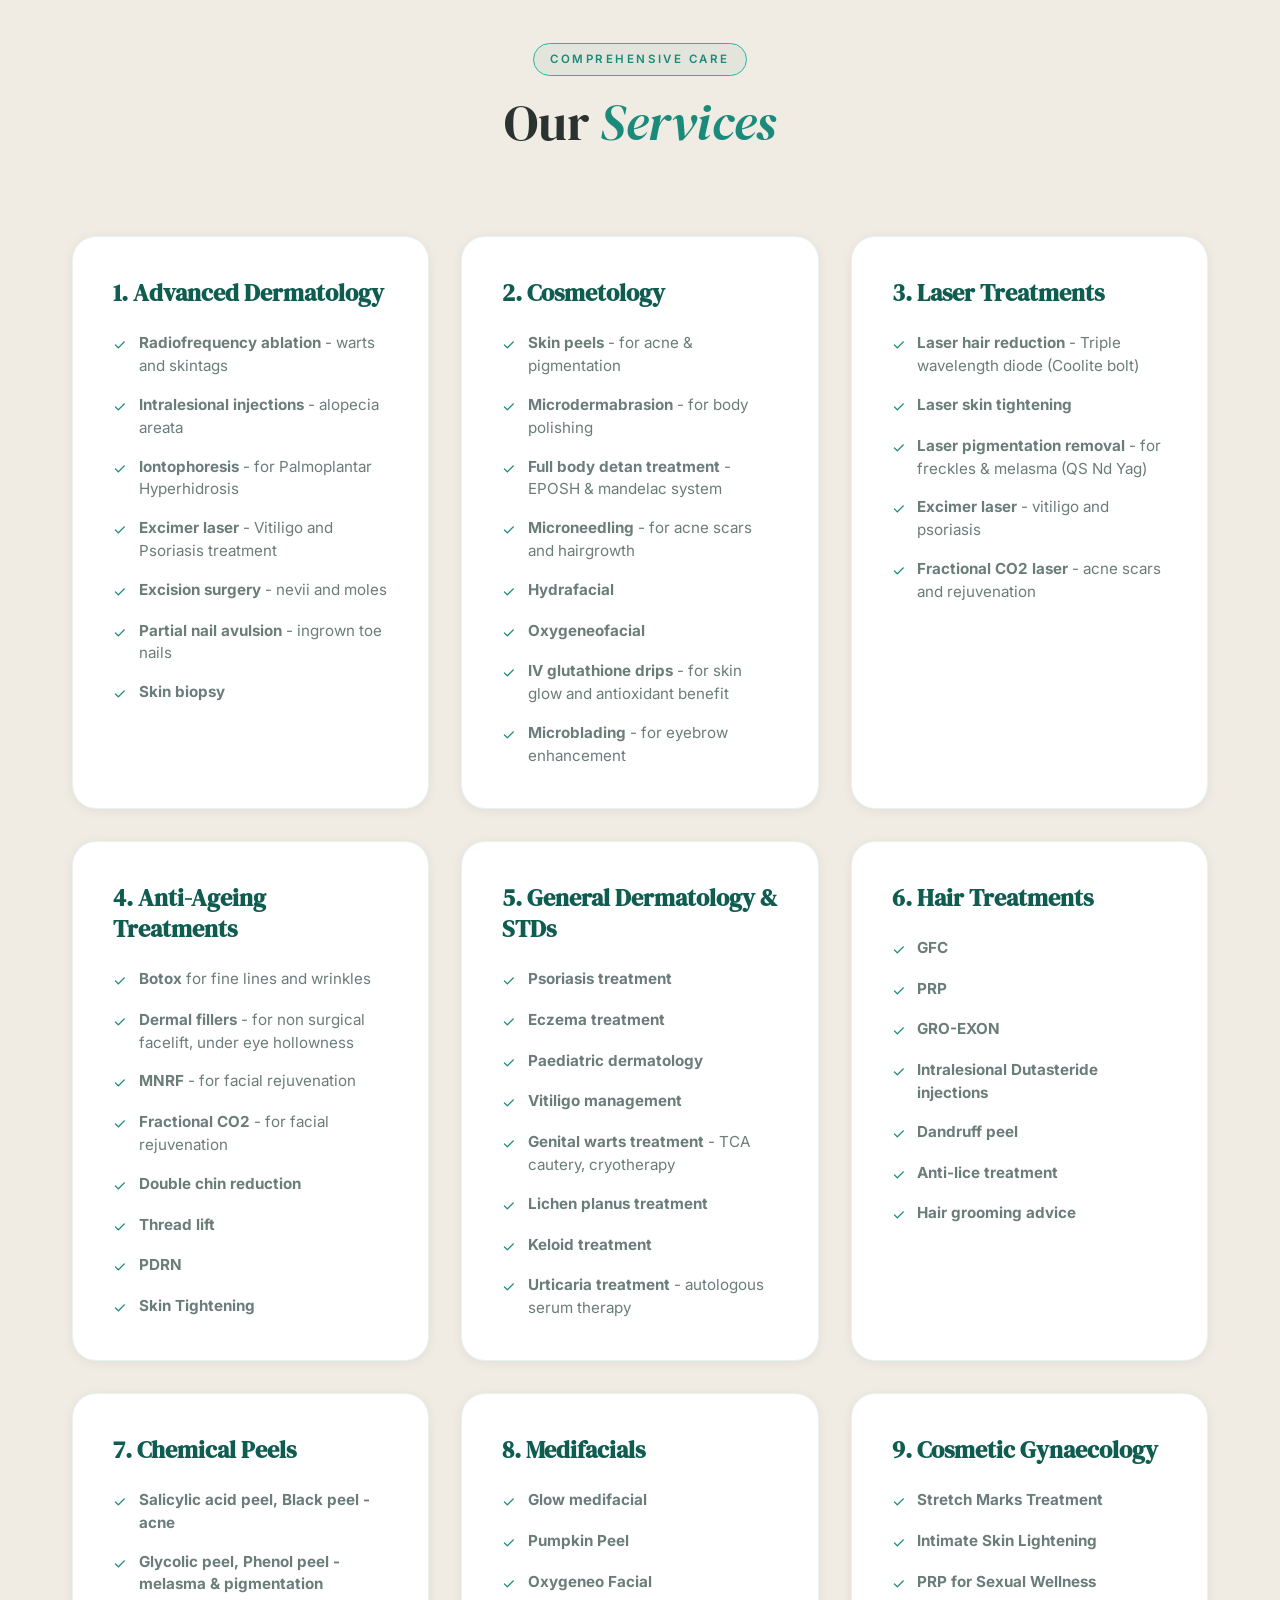
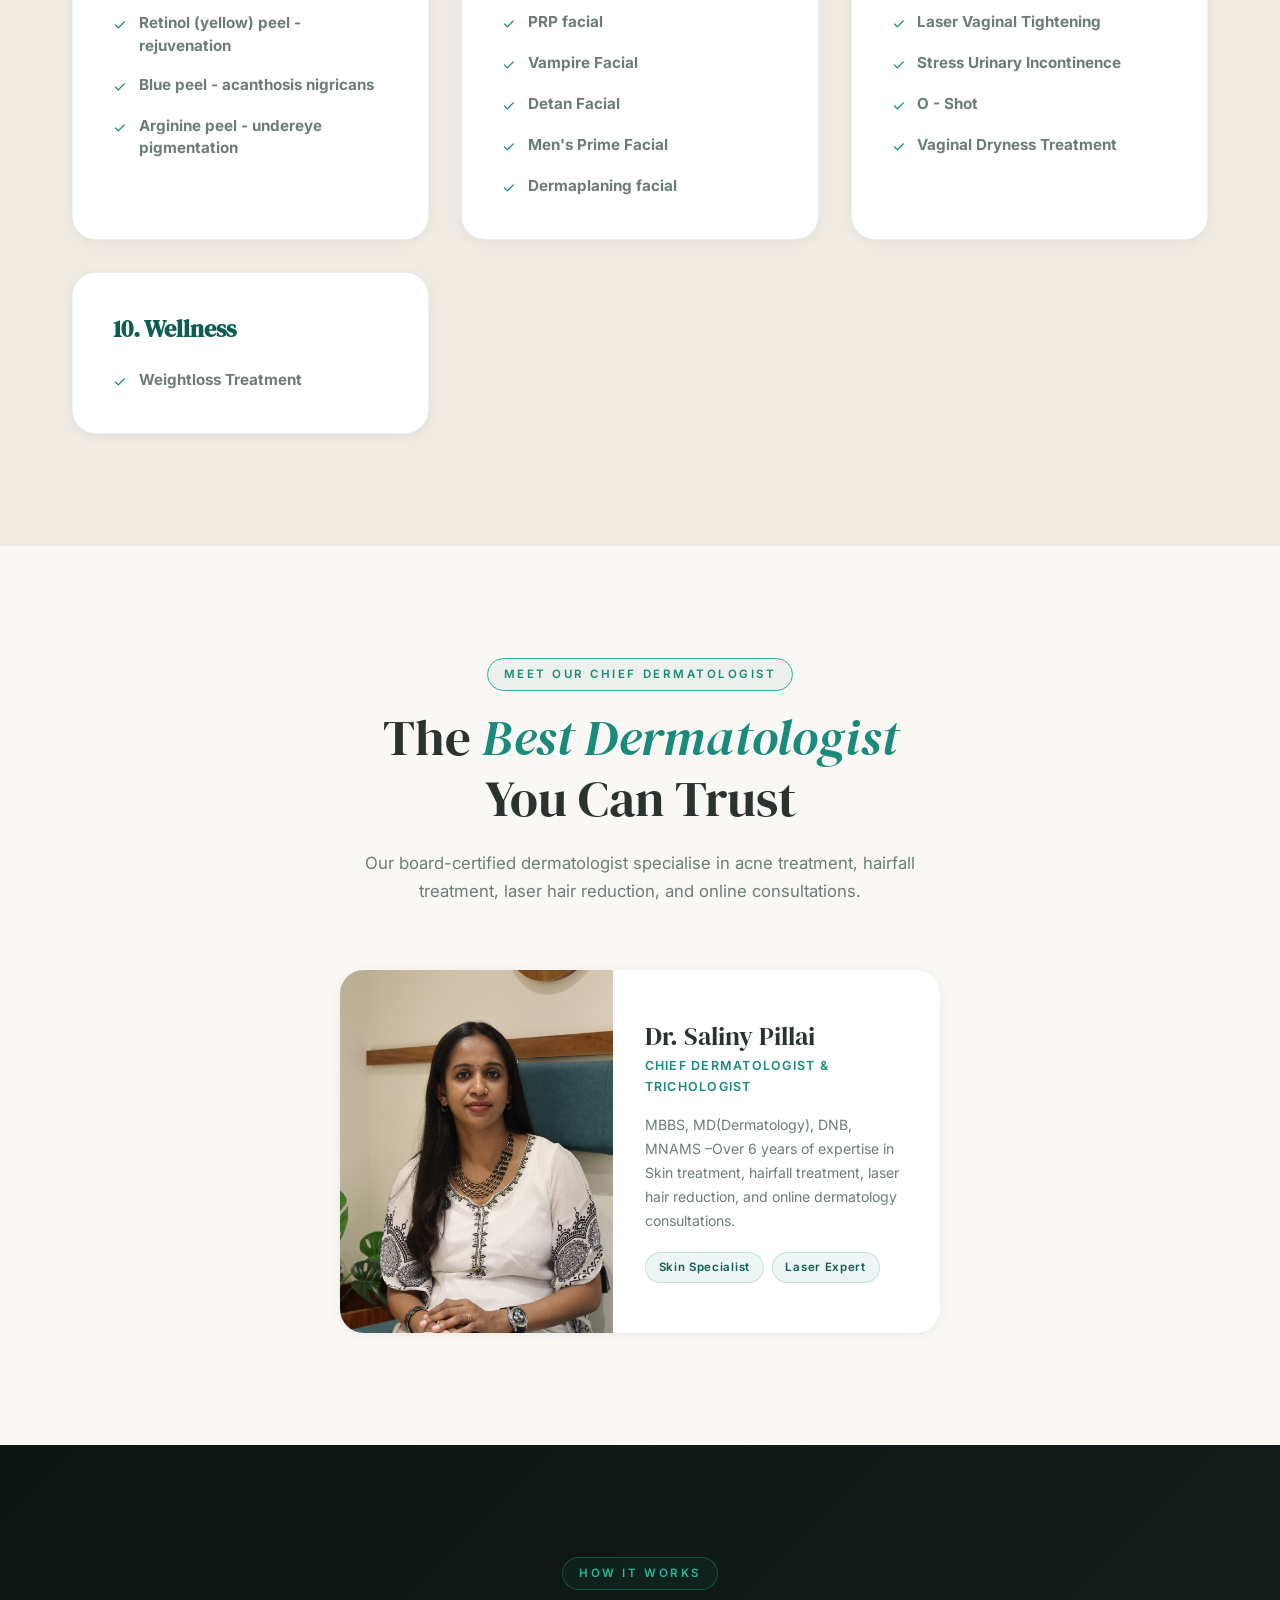
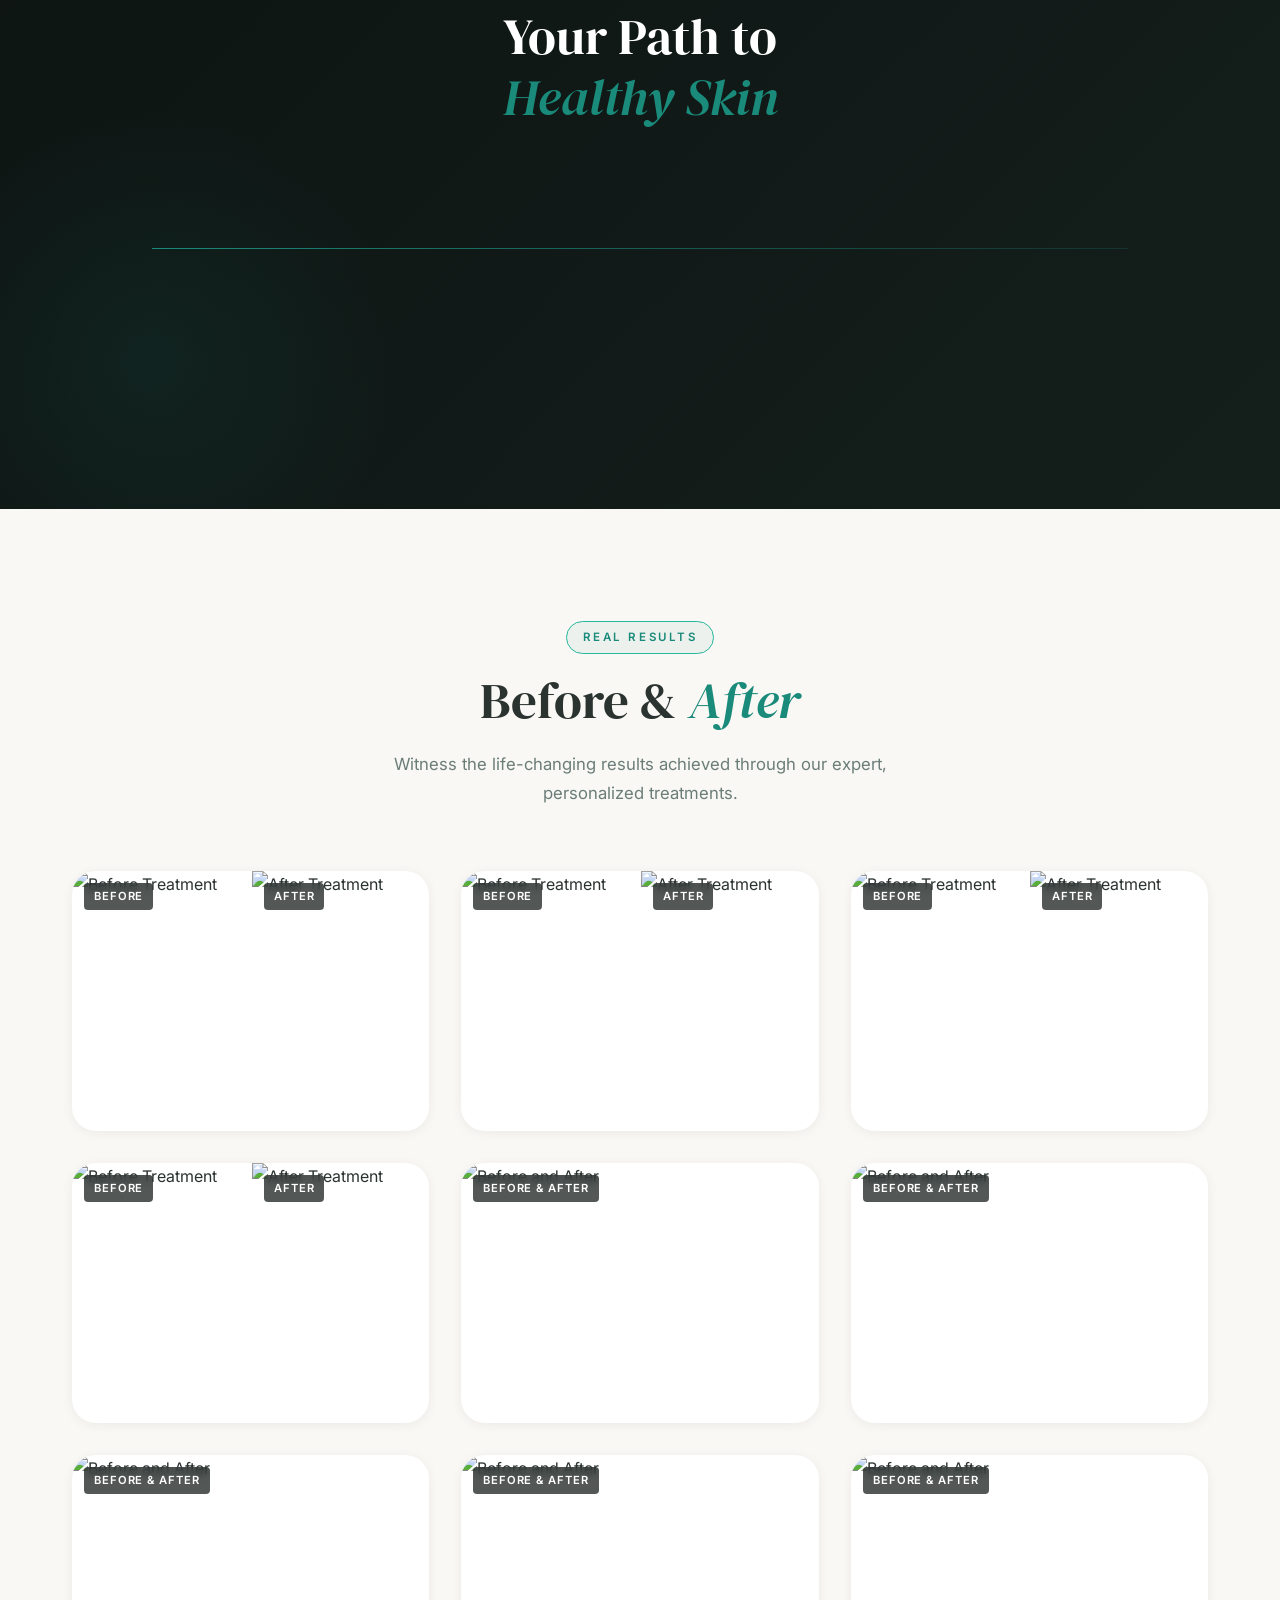
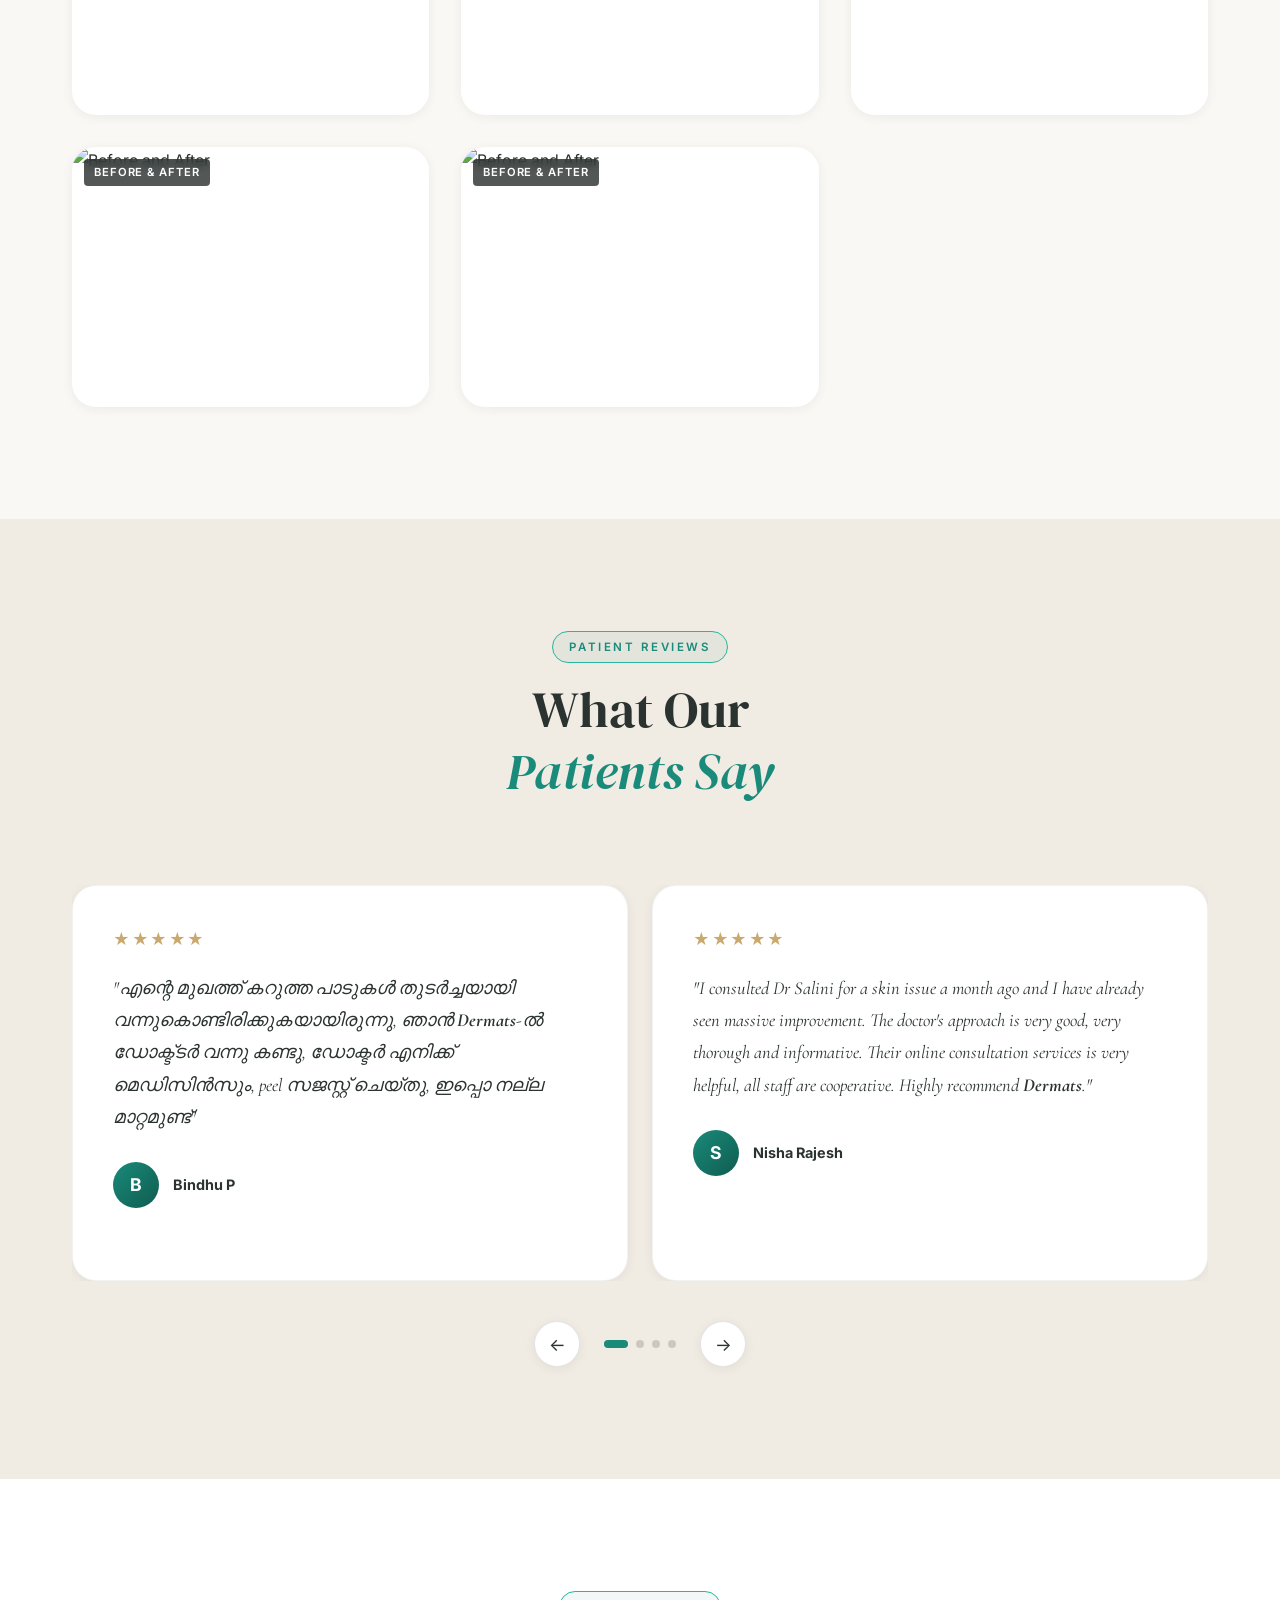
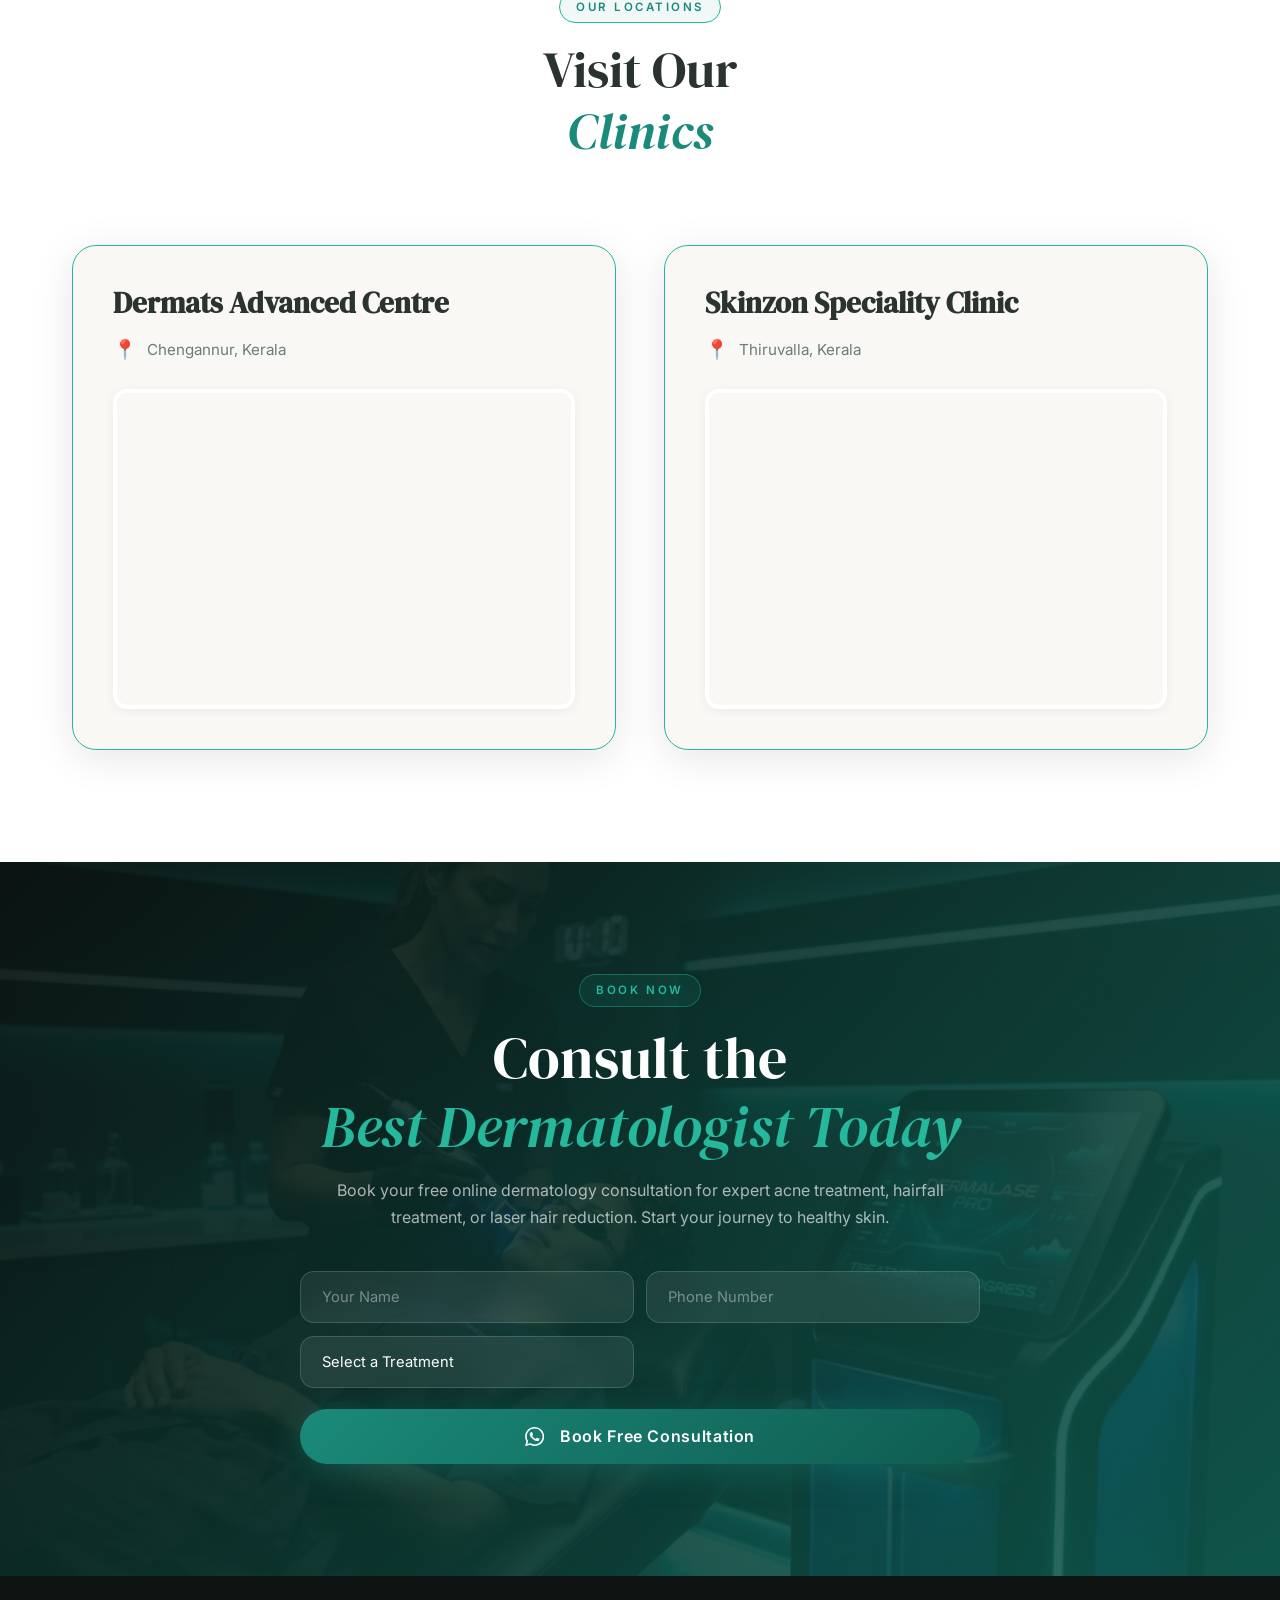
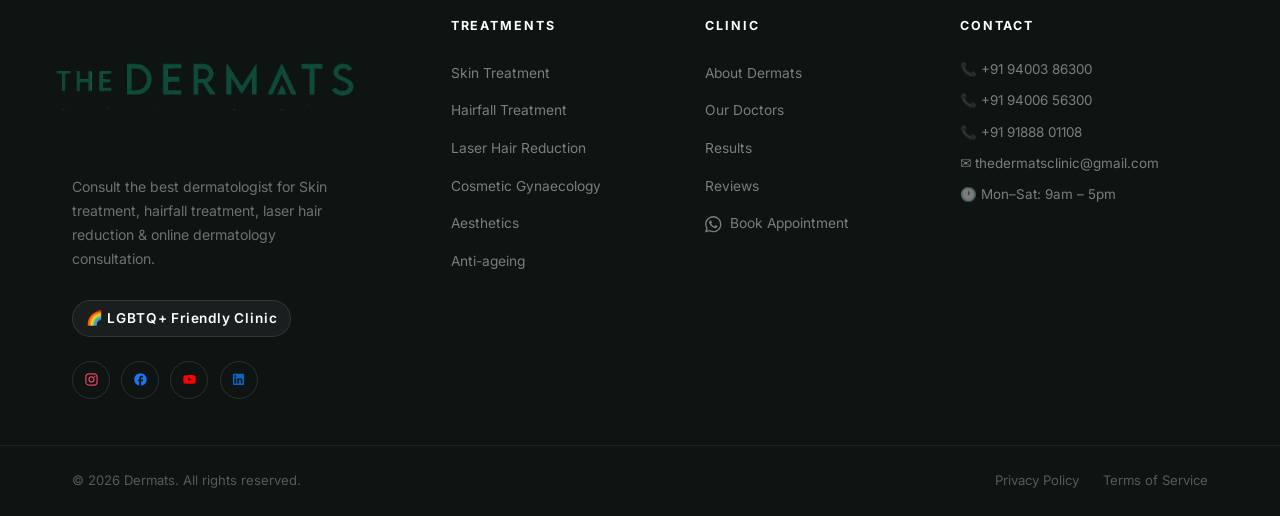
==== commit ae0f86b5: "Add files via upload" ====
--- a/index.html
+++ b/index.html
@@ -240,7 +240,6 @@
               <img src="assets/1000103396.jpg.jpeg" alt="Skin treatment at Dermats" class="about__card-img" />
               <img src="assets/1000257214.jpg.jpeg" alt="Skin treatment at Dermats" class="about__card-img" />
               <img src="assets/1000263678.jpg.jpeg" alt="Skin treatment at Dermats" class="about__card-img" />
-              <img src="assets/1000283509.jpg.jpeg" alt="Skin treatment at Dermats" class="about__card-img" />
               <img src="assets/1000286344.jpg.jpeg" alt="Skin treatment at Dermats" class="about__card-img" />
               <img src="assets/1000286360.jpg.jpeg" alt="Skin treatment at Dermats" class="about__card-img" />
               <img src="assets/1000286361.jpg.jpeg" alt="Skin treatment at Dermats" class="about__card-img" />
@@ -253,8 +252,6 @@
               <img src="assets/1000286363.jpg.jpeg" alt="Hair care at Dermats" class="about__card-side-img" />
               <img src="assets/1000286364.jpg.jpeg" alt="Hair care at Dermats" class="about__card-side-img" />
               <img src="assets/1000286366.jpg.jpeg" alt="Hair care at Dermats" class="about__card-side-img" />
-              <img src="assets/1000286367.jpg.jpeg" alt="Hair care at Dermats" class="about__card-side-img" />
-              <img src="assets/1000286368.jpg.jpeg" alt="Hair care at Dermats" class="about__card-side-img" />
               <img src="assets/1000286371.jpg.jpeg" alt="Hair care at Dermats" class="about__card-side-img" />
               <img src="assets/1000286372.jpg.jpeg" alt="Hair care at Dermats" class="about__card-side-img" />
             </div>
@@ -263,7 +260,7 @@
         </div>
         <div class="about__text" id="about-text">
           <div class="section-label">Why Choose Dermats</div>
-          <h2 class="section-title">Rated the <em>Best Dermatology</em><br />Clinic in India</h2>
+          <h2 class="section-title">Rated the <em>Best Dermatology</em><br />Clinic</h2>
           <div class="about__location-badges" style="display: flex; gap: 0.5rem; margin-bottom: 1rem; flex-wrap: wrap;">
             <span class="badge" style="display: inline-flex; align-items: center; gap: 0.25rem;">
               <svg xmlns="http://www.w3.org/2000/svg" width="1em" height="1em" viewBox="0 0 24 24" fill="none"
@@ -434,7 +431,7 @@
       </div>
       <div class="story-card">
         <div class="story-card__img-wrap">
-          <img src="services/CO2 Fractional Laser.jpeg" alt="CO2 Fractional Laser Story" class="story-card__img" />
+          <img src="services/co2%20laser.jpeg" alt="CO2 Fractional Laser Story" class="story-card__img" />
         </div>
         <div class="story-card__content">
           <div class="story-card__tag">SCAR TREATMENT</div>
@@ -446,7 +443,7 @@
       </div>
       <div class="story-card">
         <div class="story-card__img-wrap">
-          <img src="services/Chemical Peel.jpeg" alt="Chemical Peel Story" class="story-card__img" />
+          <img src="services/chemicalpeel.jpeg" alt="Chemical Peel Story" class="story-card__img" />
         </div>
         <div class="story-card__content">
           <div class="story-card__tag">SKIN REJUVENATION</div>
@@ -552,7 +549,7 @@
         <a href="treatment-detail.html?category=hair" class="service-card" id="service-2"
           style="text-decoration:none;cursor:pointer;">
           <div class="service-card__num">02</div>
-          <h3 class="service-card__title">Hairfall Treatment</h3>
+          <h3 class="service-card__title">Hair Treatment</h3>
           <p class="service-card__desc">Restore your confidence back with a variety of hair treatments at Chengannur and
             Thiruvalla under the best specialists for turning you from 'bald ' to 'bold'.</p>
           <span
@@ -562,7 +559,7 @@
         <a href="treatment-detail.html?category=laser" class="service-card" id="service-3"
           style="text-decoration:none;cursor:pointer;">
           <div class="service-card__num">03</div>
-          <h3 class="service-card__title">Laser Hair Reduction</h3>
+          <h3 class="service-card__title">Laser Reduction</h3>
           <p class="service-card__desc">Best Laser hair reduction, face lifting and antipigmentation treatments are now
             available at Thiruvalla . We invest our time and technology to help you look and feel better.</p>
           <span
@@ -579,9 +576,18 @@
             style="display:inline-flex;align-items:center;gap:0.3rem;margin-top:0.8rem;font-size:0.82rem;font-weight:600;color:var(--teal);">Explore
             treatments →</span>
         </a>
-        <a href="treatment-detail.html?category=gynaecology" class="service-card" id="service-5"
+        <a href="treatment-detail.html?category=Dermatology" class="service-card" id="service-5"
           style="text-decoration:none;cursor:pointer;">
           <div class="service-card__num">05</div>
+          <h3 class="service-card__title">General Dermatology</h3>
+          <p class="service-card__desc">Empowering women with cutting-edge laser and injectable-based general dermatology treatments.</p>
+          <span
+            style="display:inline-flex;align-items:center;gap:0.3rem;margin-top:0.8rem;font-size:0.82rem;font-weight:600;color:var(--teal);">Explore
+            treatments →</span>
+        </a>
+        <a href="treatment-detail.html?category=gynaecology" class="service-card" id="service-6"
+          style="text-decoration:none;cursor:pointer;">
+          <div class="service-card__num">06</div>
           <h3 class="service-card__title">Cosmetic Gynaecology</h3>
           <p class="service-card__desc">We proudly present the best cosmetic gynaecology treatment in Thiruvalla.
             Mainly based on lasers and injectibles, we empower women to be fearless and move forward in their life.</p>
@@ -589,9 +595,9 @@
             style="display:inline-flex;align-items:center;gap:0.3rem;margin-top:0.8rem;font-size:0.82rem;font-weight:600;color:var(--teal);">Explore
             treatments →</span>
         </a>
-        <a href="treatment-detail.html?category=antiageing" class="service-card" id="service-6"
+        <a href="treatment-detail.html?category=antiageing" class="service-card" id="service-7"
           style="text-decoration:none;cursor:pointer;">
-          <div class="service-card__num">06</div>
+          <div class="service-card__num">07</div>
           <h3 class="service-card__title">Anti-ageing</h3>
           <p class="service-card__desc">Its a new age that needs anti-ageing. Old is gold, but being young is platinum.
             At the Dermats, we offer a wide range of treatments like BOTOX, fillers and skin boosters for your graceful
@@ -600,8 +606,17 @@
             style="display:inline-flex;align-items:center;gap:0.3rem;margin-top:0.8rem;font-size:0.82rem;font-weight:600;color:var(--teal);">Explore
             treatments →</span>
         </a>
-
-        <div class="service-card service-card--cta" id="service-7">
+        <a href="treatment-detail.html?category=wellness" class="service-card" id="service-8"
+          style="text-decoration:none;cursor:pointer;">
+          <div class="service-card__num">08</div>
+          <h3 class="service-card__title">Wellness</h3>
+          <p class="service-card__desc">Enhance your overall well-being with our holistic wellness treatments, including customized weightloss programs.</p>
+          <span
+            style="display:inline-flex;align-items:center;gap:0.3rem;margin-top:0.8rem;font-size:0.82rem;font-weight:600;color:var(--teal);">Explore
+            treatments →</span>
+        </a>
+
+        <div class="service-card service-card--cta" id="service-9">
           <div class="service-card__cta-text">Ready to consult the best dermatologist?</div>
           <a href="https://wa.me/919400386300" target="_blank" class="btn btn--light" id="services-book"><svg
               xmlns="http://www.w3.org/2000/svg" width="1em" height="1em" viewBox="0 0 24 24" fill="currentColor"
@@ -741,7 +756,12 @@
             </li>
             <li class="service-list-card__item">
               <span class="service-list-card__icon">&#10003;</span>
-              <span><strong>MNRF & Fractional CO2</strong> - for facial rejuvenation</span>
+              <span><strong>MNRF</strong> - for facial rejuvenation</span>
+            </li>
+
+            <li class="service-list-card__item">
+              <span class="service-list-card__icon">&#10003;</span>
+              <span><strong>Fractional CO2</strong> - for facial rejuvenation</span>
             </li>
             <li class="service-list-card__item">
               <span class="service-list-card__icon">&#10003;</span>
@@ -757,7 +777,7 @@
             </li>
             <li class="service-list-card__item">
               <span class="service-list-card__icon">&#10003;</span>
-              <span><strong>Exosomes</strong></span>
+              <span><strong>Skin Tightening</strong></span>
             </li>
           </ul>
         </div>
@@ -859,6 +879,91 @@
             <li class="service-list-card__item">
               <span class="service-list-card__icon">&#10003;</span>
               <span><strong>Arginine peel - undereye pigmentation</strong></span>
+            </li>
+          </ul>
+        </div>
+
+        <!-- Category 8 -->
+        <div class="service-list-card">
+          <h3 class="service-list-card__title">8. Medifacials</h3>
+          <ul class="service-list-card__list">
+            <li class="service-list-card__item">
+              <span class="service-list-card__icon">&#10003;</span>
+              <span><strong>Glow medifacial</strong></span>
+            </li>
+            <li class="service-list-card__item">
+              <span class="service-list-card__icon">&#10003;</span>
+              <span><strong>Pumpkin Peel</strong></span>
+            </li>
+            <li class="service-list-card__item">
+              <span class="service-list-card__icon">&#10003;</span>
+              <span><strong>Oxygeneo Facial </strong></span>
+            </li>
+            <li class="service-list-card__item">
+              <span class="service-list-card__icon">&#10003;</span>
+              <span><strong>PRP facial</strong></span>
+            </li>
+            <li class="service-list-card__item">
+              <span class="service-list-card__icon">&#10003;</span>
+              <span><strong>Vampire Facial </strong></span>
+            </li>
+            <li class="service-list-card__item">
+              <span class="service-list-card__icon">&#10003;</span>
+              <span><strong>Detan Facial </strong></span>
+            </li>
+            <li class="service-list-card__item">
+              <span class="service-list-card__icon">&#10003;</span>
+              <span><strong>Men's Prime Facial </strong></span>
+            </li>
+            <li class="service-list-card__item">
+              <span class="service-list-card__icon">&#10003;</span>
+              <span><strong>Dermaplaning facial </strong></span>
+            </li>
+          </ul>
+        </div>
+
+        <!-- Category 9 -->
+        <div class="service-list-card">
+          <h3 class="service-list-card__title">9. Cosmetic Gynaecology</h3>
+          <ul class="service-list-card__list">
+            <li class="service-list-card__item">
+              <span class="service-list-card__icon">&#10003;</span>
+              <span><strong>Stretch Marks Treatment</strong></span>
+            </li>
+            <li class="service-list-card__item">
+              <span class="service-list-card__icon">&#10003;</span>
+              <span><strong>Intimate Skin Lightening</strong></span>
+            </li>
+            <li class="service-list-card__item">
+              <span class="service-list-card__icon">&#10003;</span>
+              <span><strong>PRP for Sexual Wellness</strong></span>
+            </li>
+            <li class="service-list-card__item">
+              <span class="service-list-card__icon">&#10003;</span>
+              <span><strong>Laser Vaginal Tightening</strong></span>
+            </li>
+            <li class="service-list-card__item">
+              <span class="service-list-card__icon">&#10003;</span>
+              <span><strong>Stress Urinary Incontinence</strong></span>
+            </li>
+            <li class="service-list-card__item">
+              <span class="service-list-card__icon">&#10003;</span>
+              <span><strong>O - Shot</strong></span>
+            </li>
+            <li class="service-list-card__item">
+              <span class="service-list-card__icon">&#10003;</span>
+              <span><strong>Vaginal Dryness Treatment</strong></span>
+            </li>
+          </ul>
+        </div>
+
+        <!-- Category 10 -->
+        <div class="service-list-card">
+          <h3 class="service-list-card__title">10. Wellness</h3>
+          <ul class="service-list-card__list">
+            <li class="service-list-card__item">
+              <span class="service-list-card__icon">&#10003;</span>
+              <span><strong>Weightloss Treatment</strong></span>
             </li>
           </ul>
         </div>
@@ -958,58 +1063,119 @@
         </p>
       </div>
       <div class="ba-grid">
-        <!-- Card 1 -->
+        <!-- Pair 1 -->
         <div class="ba-card">
           <div class="ba-card__images">
             <div class="ba-image-container">
               <span class="ba-label">Before</span>
-              <img src="assets/1000286364.jpg.jpeg" alt="Before Treatment" class="ba-img" loading="lazy">
+              <img src="before%20after/7.5.jpeg" alt="Before Treatment" class="ba-img" loading="lazy">
             </div>
             <div class="ba-image-container">
               <span class="ba-label">After</span>
-              <img src="assets/1000286371.jpg.jpeg" alt="After Treatment" class="ba-img" loading="lazy">
-            </div>
-          </div>
-          <div class="ba-card__info">
-            <h3 class="ba-card__title">Acne Scar Revision</h3>
-            <p class="ba-card__desc">Significant improvement in skin texture and scar depth after a customized
-              combination of MNRF and targeted Chemical Peels.</p>
-          </div>
-        </div>
-        <!-- Card 2 -->
+              <img src="before%20after/7.jpeg" alt="After Treatment" class="ba-img" loading="lazy">
+            </div>
+          </div>
+        </div>
+        <!-- Pair 2 -->
         <div class="ba-card">
           <div class="ba-card__images">
             <div class="ba-image-container">
               <span class="ba-label">Before</span>
-              <img src="assets/1000286360.jpg.jpeg" alt="Before Treatment" class="ba-img" loading="lazy">
+              <img src="before%20after/8.5.jpeg" alt="Before Treatment" class="ba-img" loading="lazy">
             </div>
             <div class="ba-image-container">
               <span class="ba-label">After</span>
-              <img src="assets/1000286361.jpg.jpeg" alt="After Treatment" class="ba-img" loading="lazy">
-            </div>
-          </div>
-          <div class="ba-card__info">
-            <h3 class="ba-card__title">Advanced Hair Restoration</h3>
-            <p class="ba-card__desc">Noticeable increase in hair density and scalp health following a specialized
-              protocol of Growth Factor Concentrate (GFC).</p>
-          </div>
-        </div>
-        <!-- Card 3 -->
+              <img src="before%20after/8.jpeg" alt="After Treatment" class="ba-img" loading="lazy">
+            </div>
+          </div>
+        </div>
+        <!-- Pair 3 -->
         <div class="ba-card">
           <div class="ba-card__images">
             <div class="ba-image-container">
               <span class="ba-label">Before</span>
-              <img src="assets/1000286362.jpg.jpeg" alt="Before Treatment" class="ba-img" loading="lazy">
+              <img src="before%20after/9.jpeg" alt="Before Treatment" class="ba-img" loading="lazy">
             </div>
             <div class="ba-image-container">
               <span class="ba-label">After</span>
-              <img src="assets/1000286363.jpg.jpeg" alt="After Treatment" class="ba-img" loading="lazy">
-            </div>
-          </div>
-          <div class="ba-card__info">
-            <h3 class="ba-card__title">Pigmentation Clearance</h3>
-            <p class="ba-card__desc">Even skin tone achieved through advanced Q-Switched Nd:YAG laser sessions and
-              medical-grade home care.</p>
+              <img src="before%20after/9.5.jpeg" alt="After Treatment" class="ba-img" loading="lazy">
+            </div>
+          </div>
+        </div>
+        <!-- Pair 4 -->
+        <div class="ba-card">
+          <div class="ba-card__images">
+            <div class="ba-image-container">
+              <span class="ba-label">Before</span>
+              <img src="before%20after/11.jpeg" alt="Before Treatment" class="ba-img" loading="lazy">
+            </div>
+            <div class="ba-image-container">
+              <span class="ba-label">After</span>
+              <img src="before%20after/11.5.jpeg" alt="After Treatment" class="ba-img" loading="lazy">
+            </div>
+          </div>
+        </div>
+        <!-- Single 1 -->
+        <div class="ba-card">
+          <div class="ba-card__images">
+            <div class="ba-image-container" style="width: 100%;">
+              <span class="ba-label">Before & After</span>
+              <img src="before%20after/1.jpeg" alt="Before and After" class="ba-img" loading="lazy">
+            </div>
+          </div>
+        </div>
+        <!-- Single 2 -->
+        <div class="ba-card">
+          <div class="ba-card__images">
+            <div class="ba-image-container" style="width: 100%;">
+              <span class="ba-label">Before & After</span>
+              <img src="before%20after/2.jpeg" alt="Before and After" class="ba-img" loading="lazy">
+            </div>
+          </div>
+        </div>
+        <!-- Single 3 -->
+        <div class="ba-card">
+          <div class="ba-card__images">
+            <div class="ba-image-container" style="width: 100%;">
+              <span class="ba-label">Before & After</span>
+              <img src="before%20after/3.jpeg" alt="Before and After" class="ba-img" loading="lazy">
+            </div>
+          </div>
+        </div>
+        <!-- Single 4 -->
+        <div class="ba-card">
+          <div class="ba-card__images">
+            <div class="ba-image-container" style="width: 100%;">
+              <span class="ba-label">Before & After</span>
+              <img src="before%20after/4.jpeg" alt="Before and After" class="ba-img" loading="lazy">
+            </div>
+          </div>
+        </div>
+        <!-- Single 5 -->
+        <div class="ba-card">
+          <div class="ba-card__images">
+            <div class="ba-image-container" style="width: 100%;">
+              <span class="ba-label">Before & After</span>
+              <img src="before%20after/5.jpeg" alt="Before and After" class="ba-img" loading="lazy">
+            </div>
+          </div>
+        </div>
+        <!-- Single 6 -->
+        <div class="ba-card">
+          <div class="ba-card__images">
+            <div class="ba-image-container" style="width: 100%;">
+              <span class="ba-label">Before & After</span>
+              <img src="before%20after/6.jpeg" alt="Before and After" class="ba-img" loading="lazy">
+            </div>
+          </div>
+        </div>
+        <!-- Single 10 -->
+        <div class="ba-card">
+          <div class="ba-card__images">
+            <div class="ba-image-container" style="width: 100%;">
+              <span class="ba-label">Before & After</span>
+              <img src="before%20after/10.jpeg" alt="Before and After" class="ba-img" loading="lazy">
+            </div>
           </div>
         </div>
       </div>
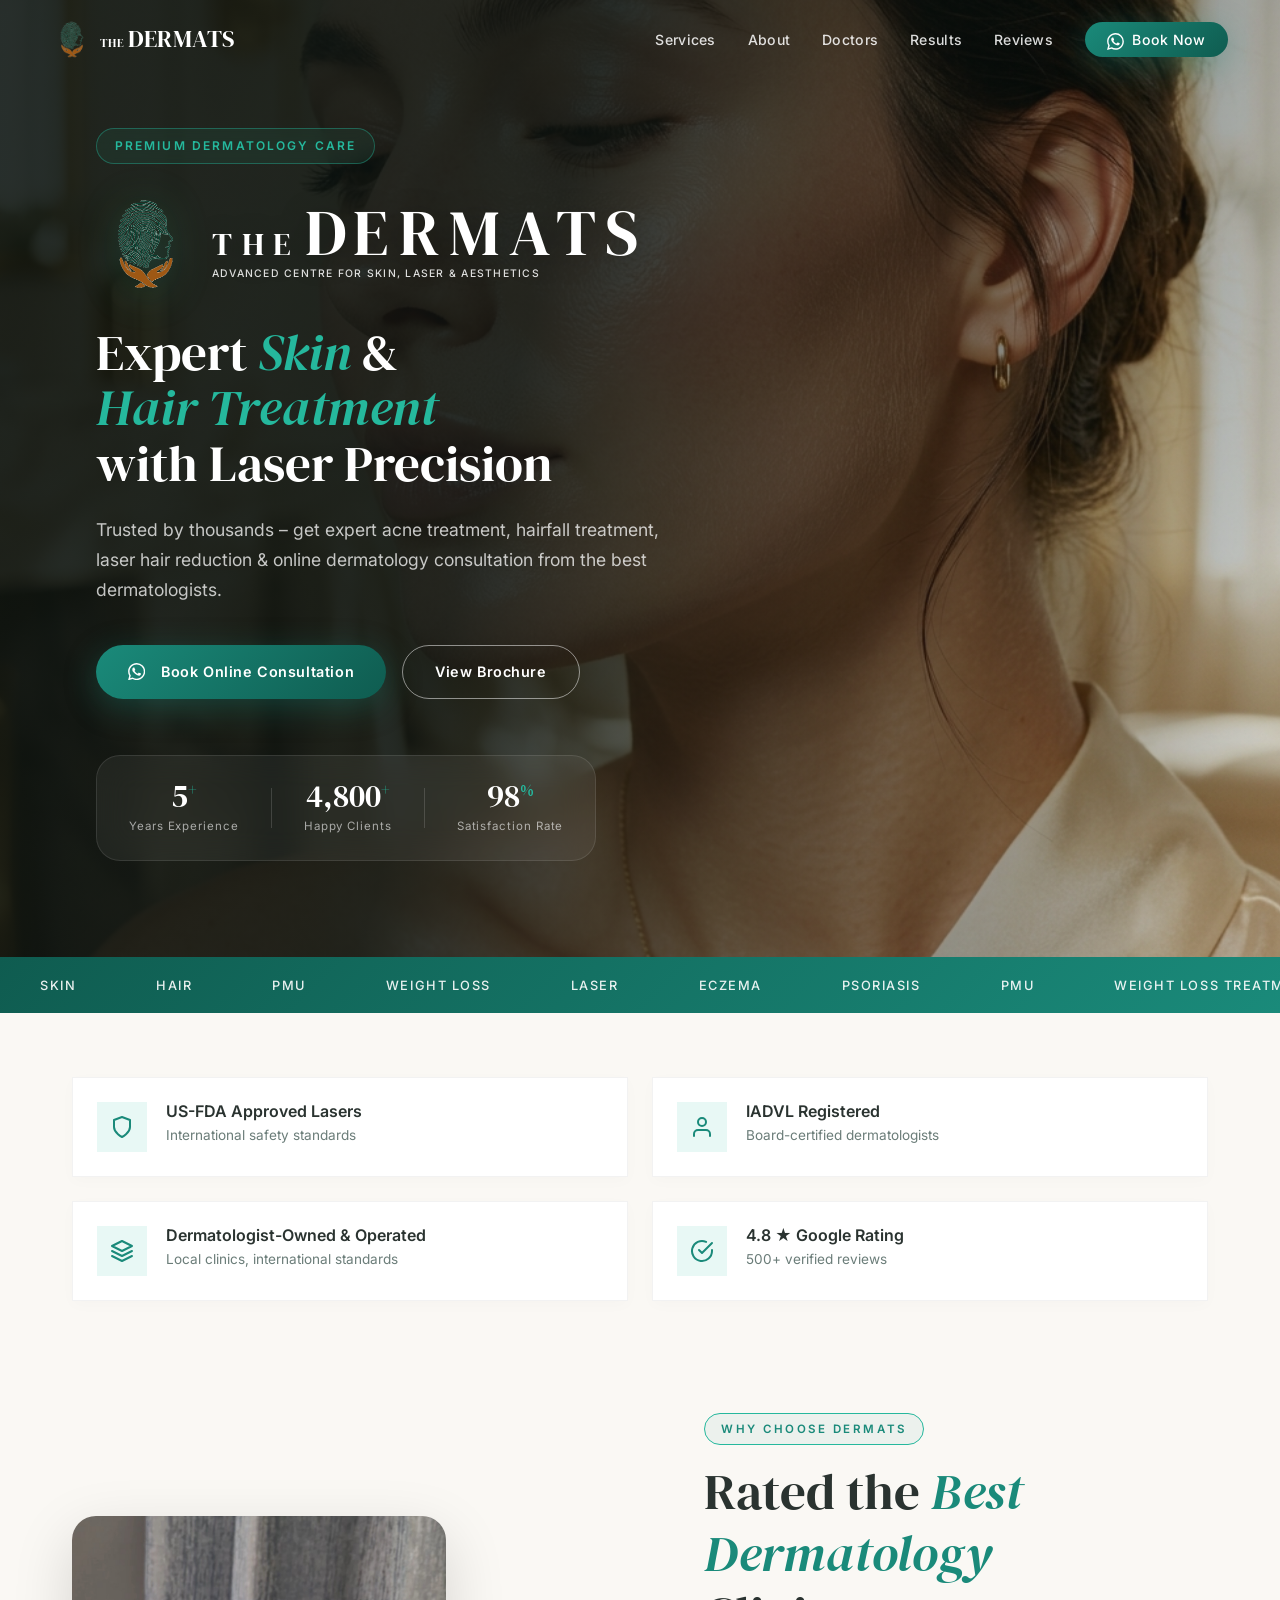
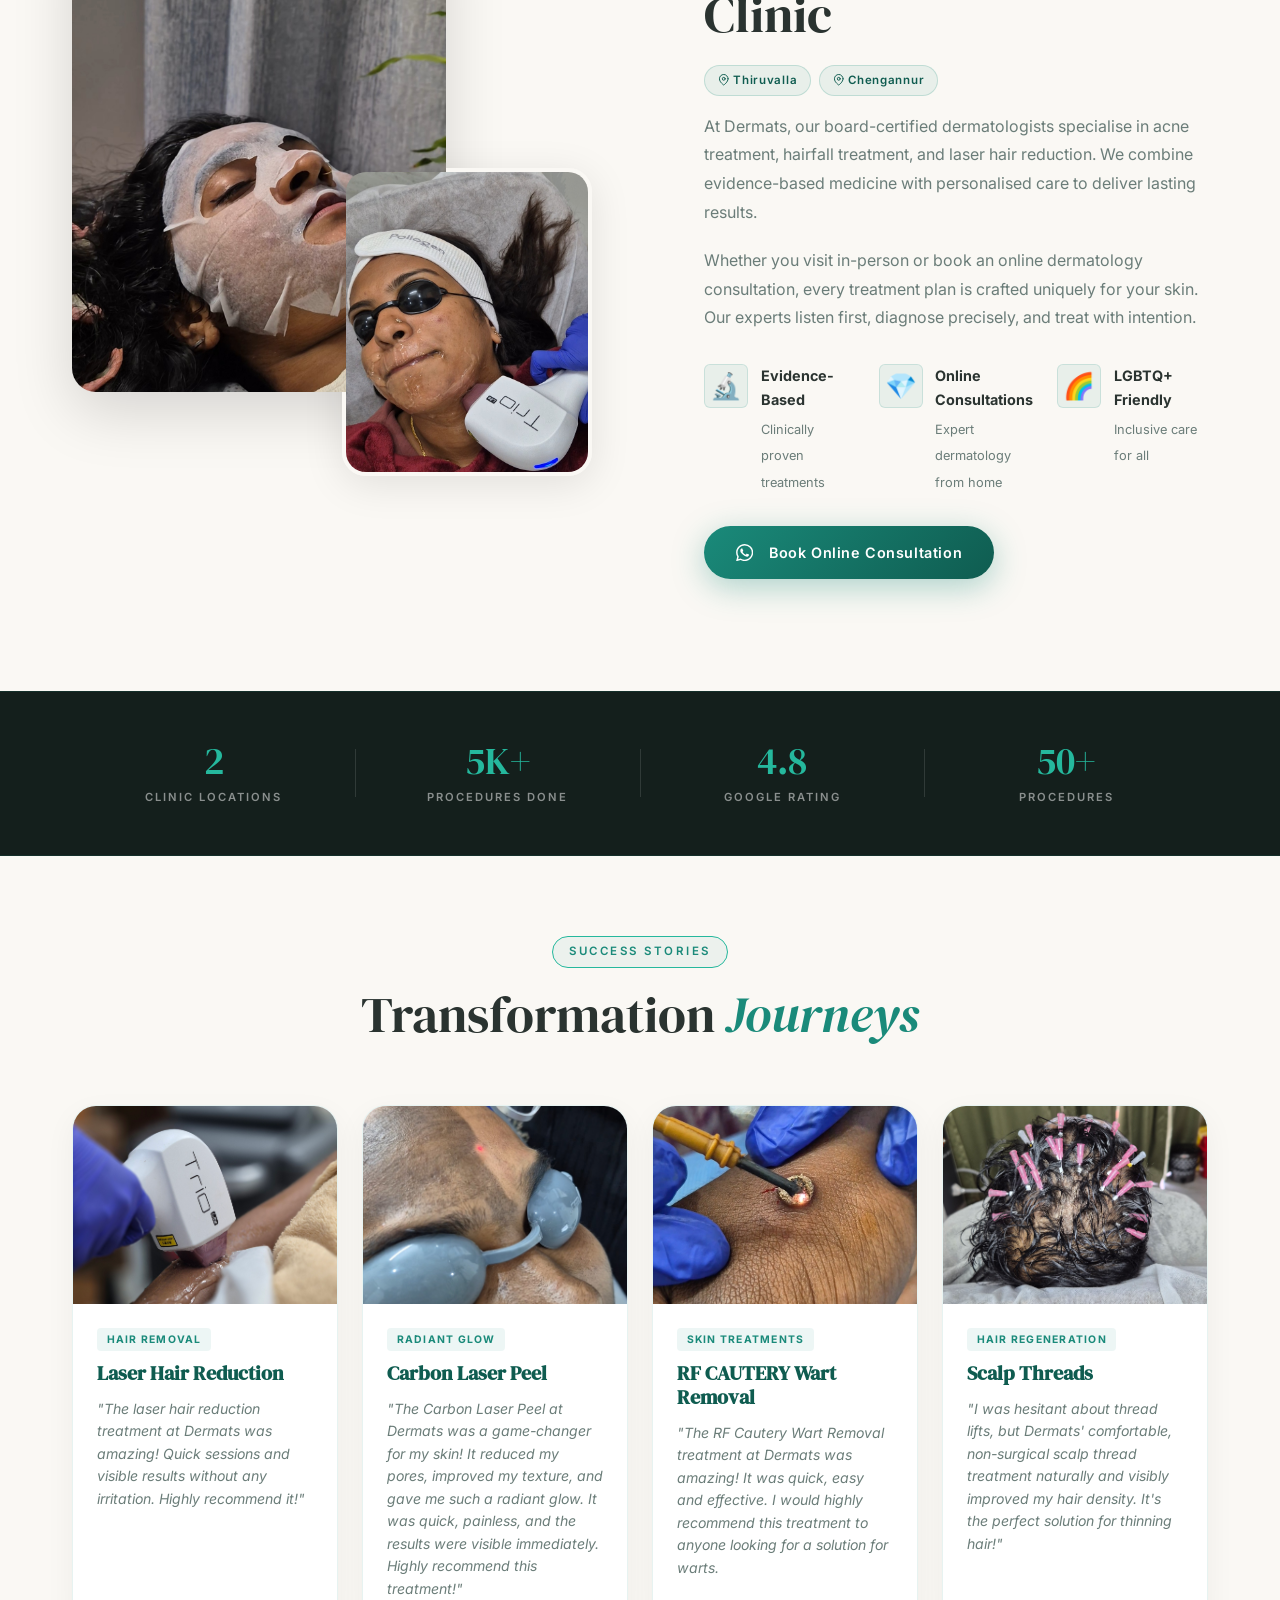
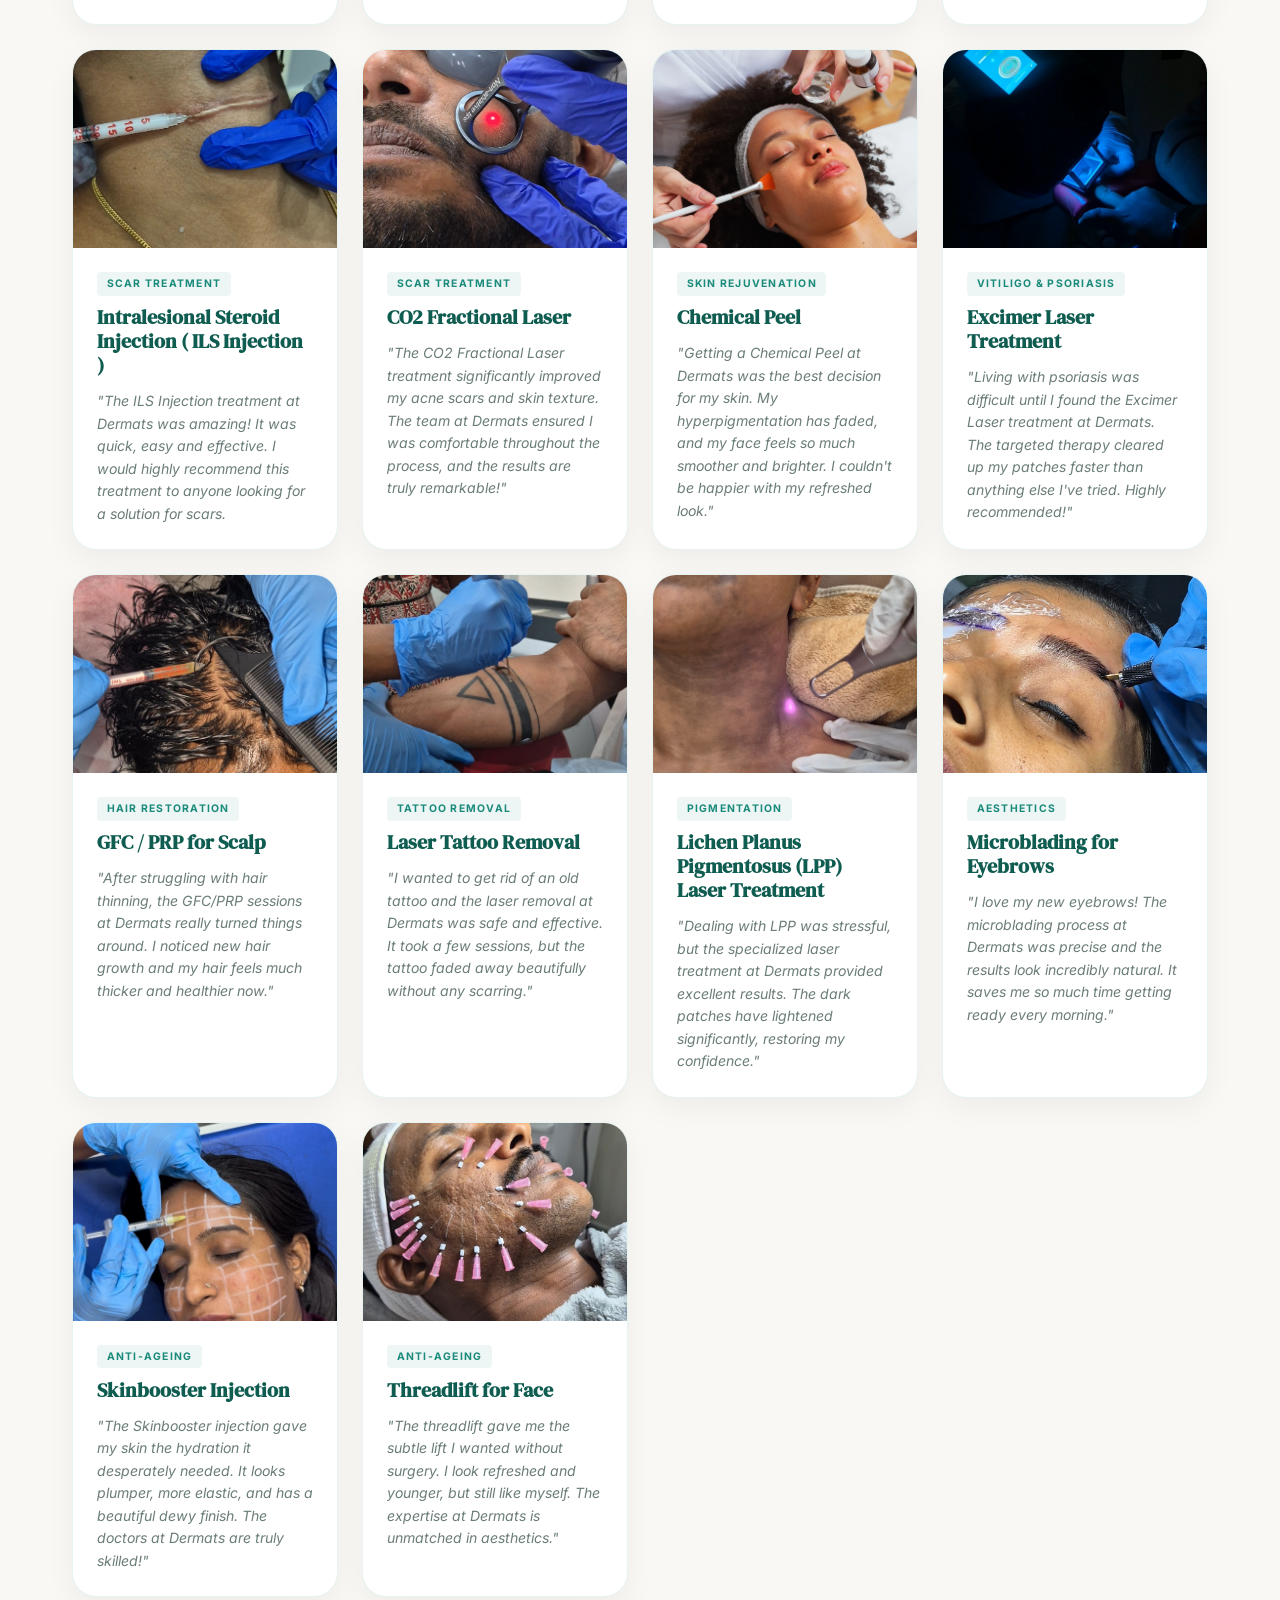
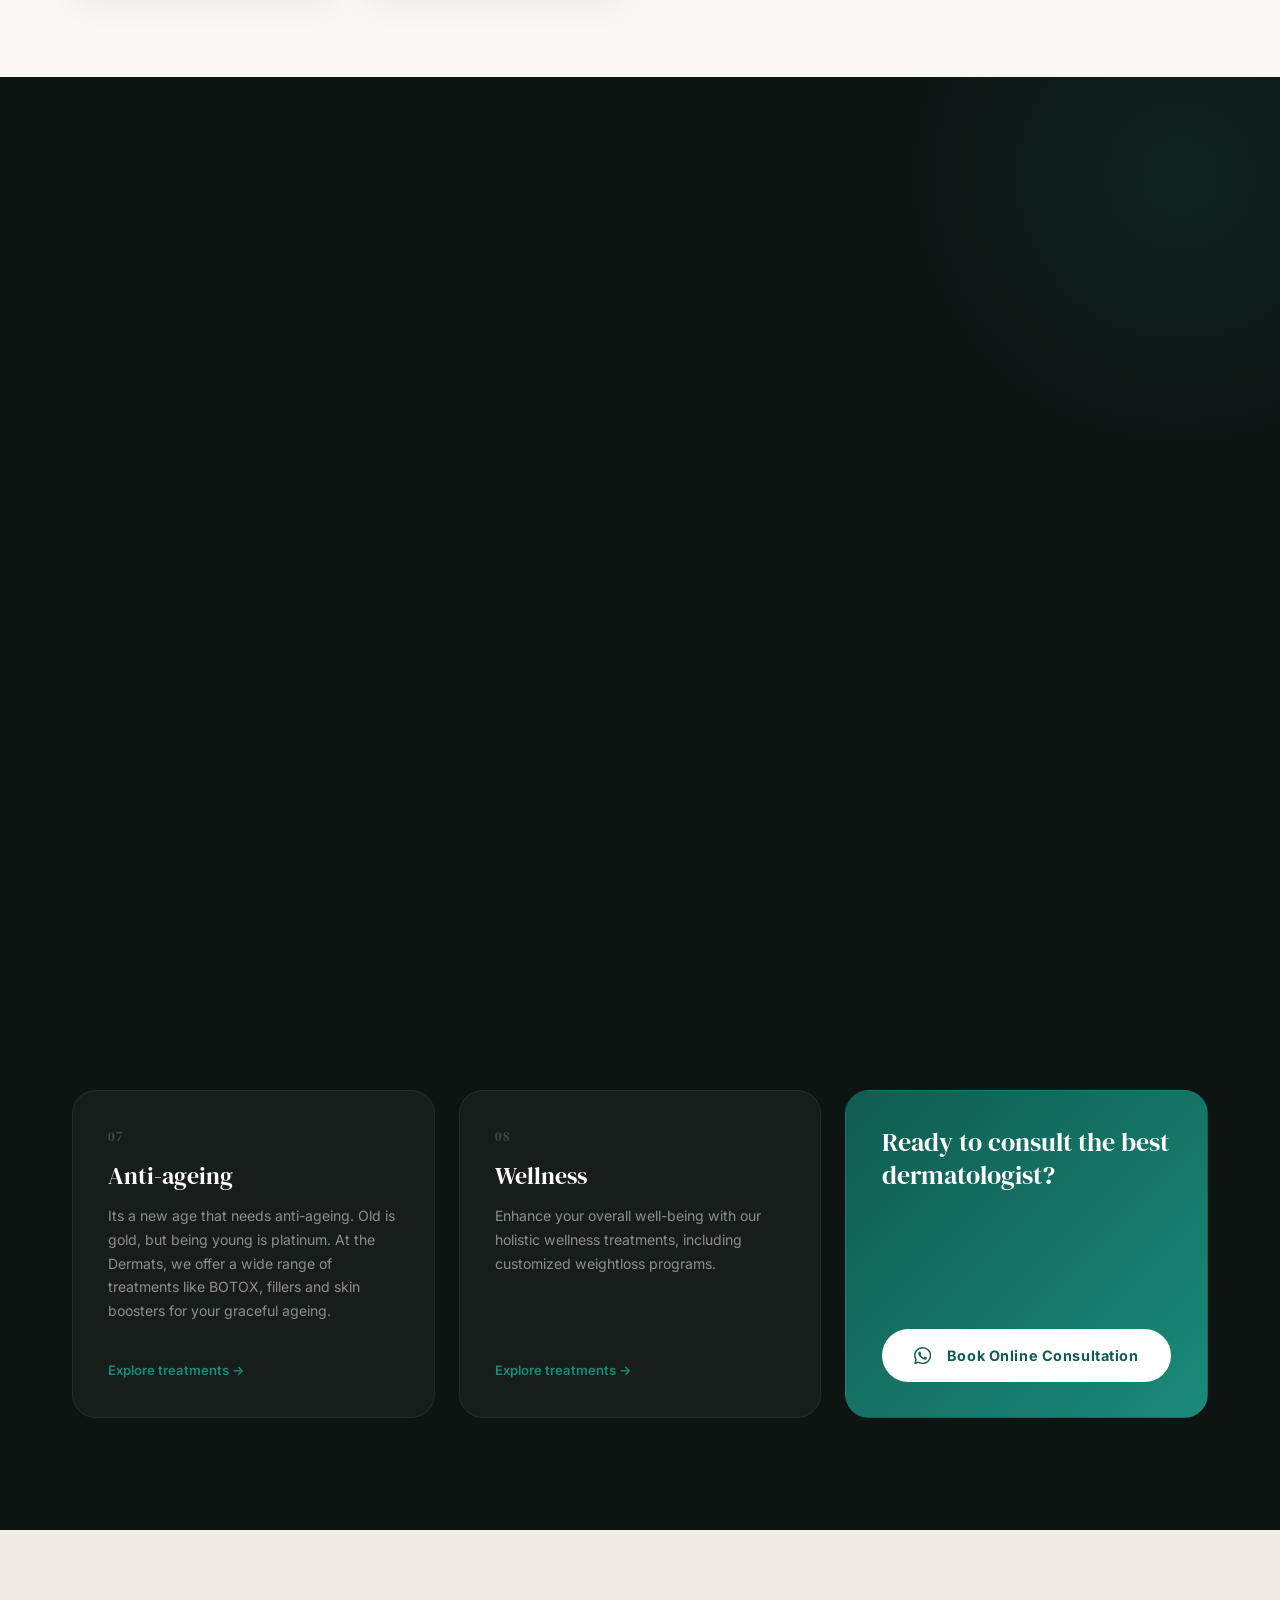
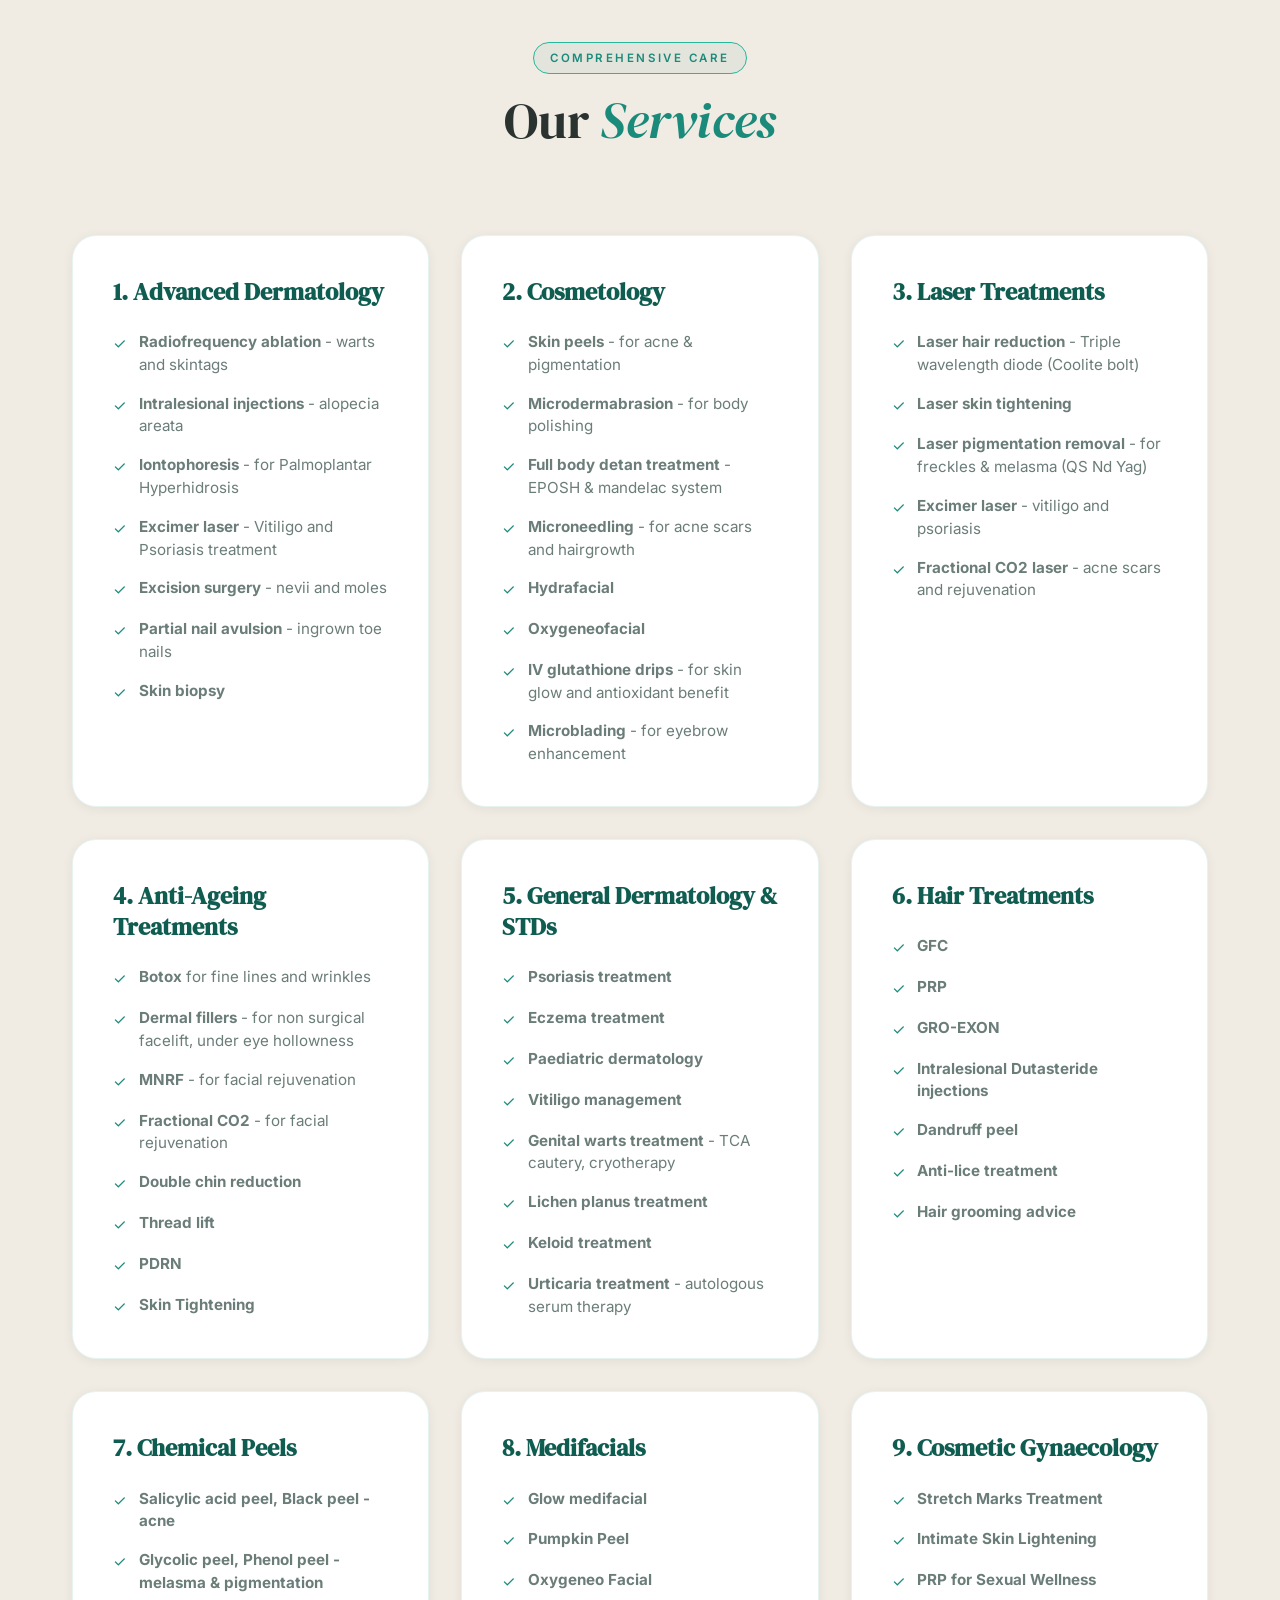
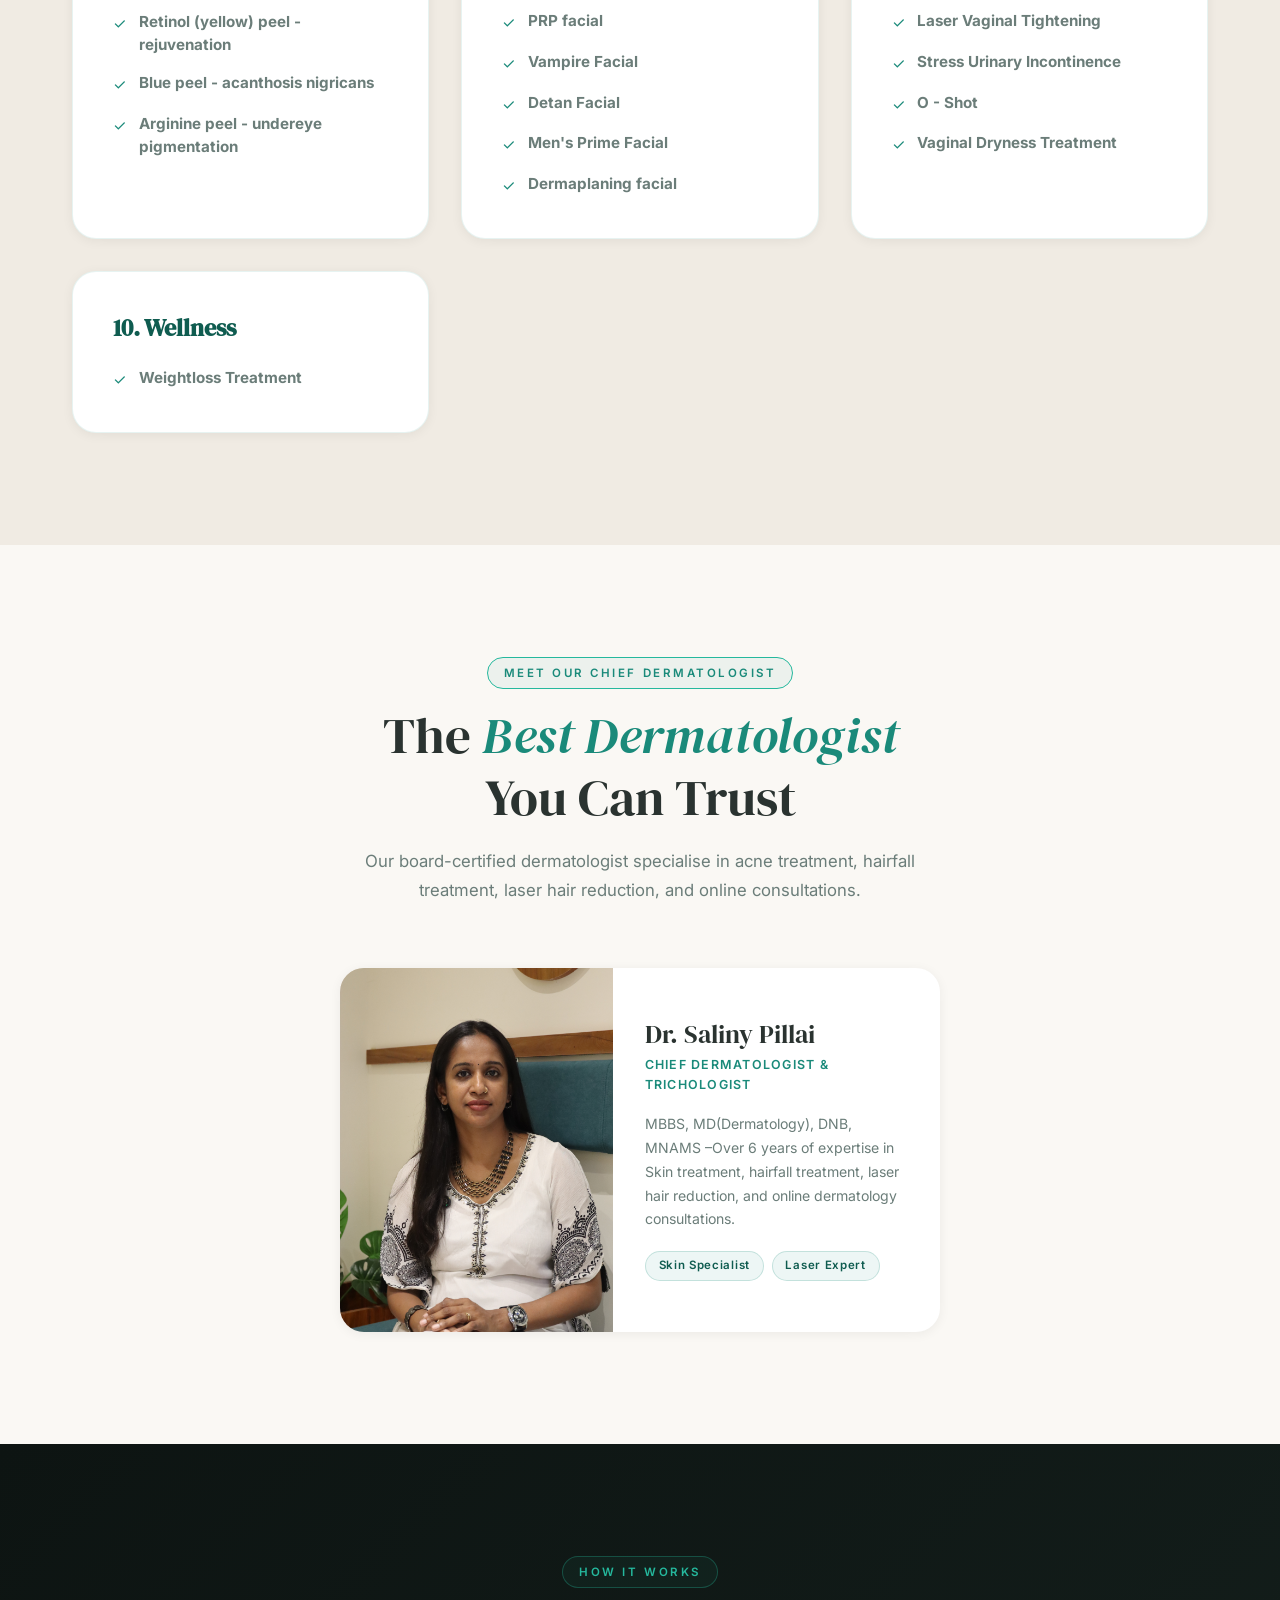
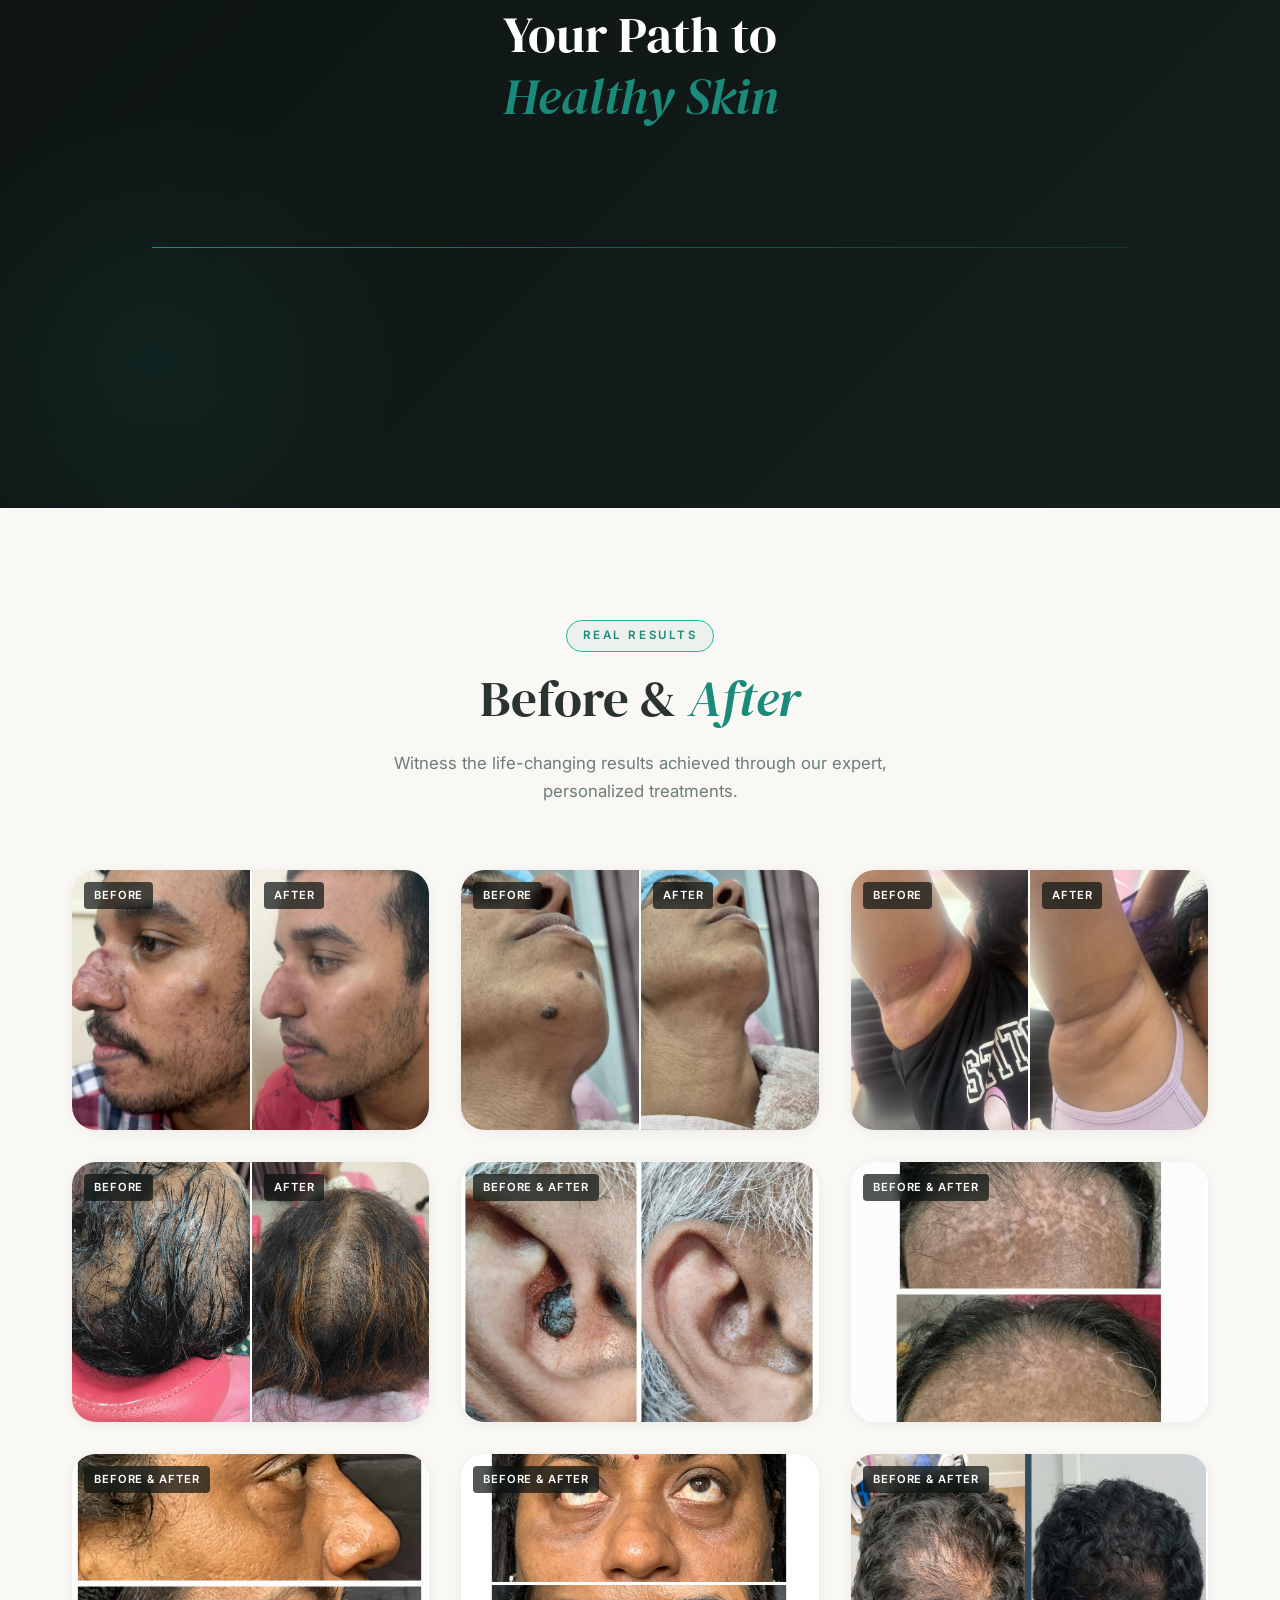
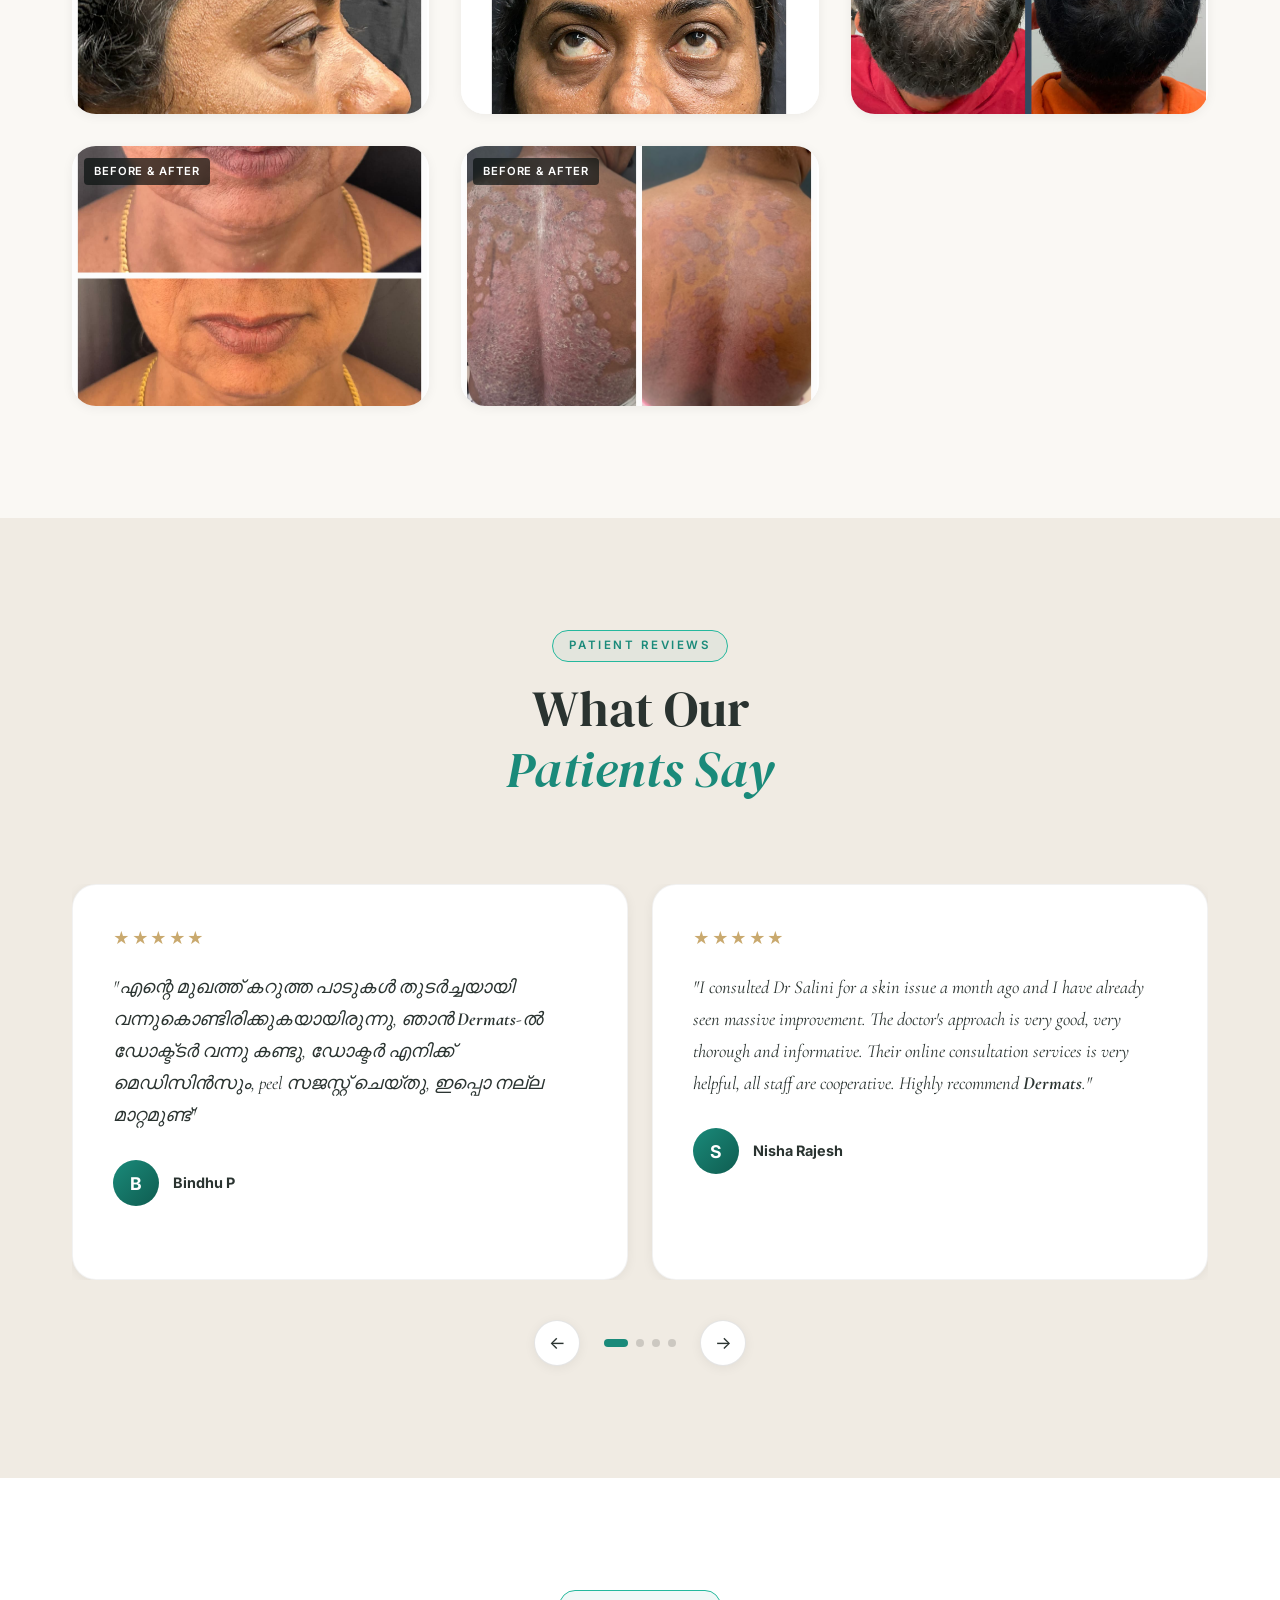
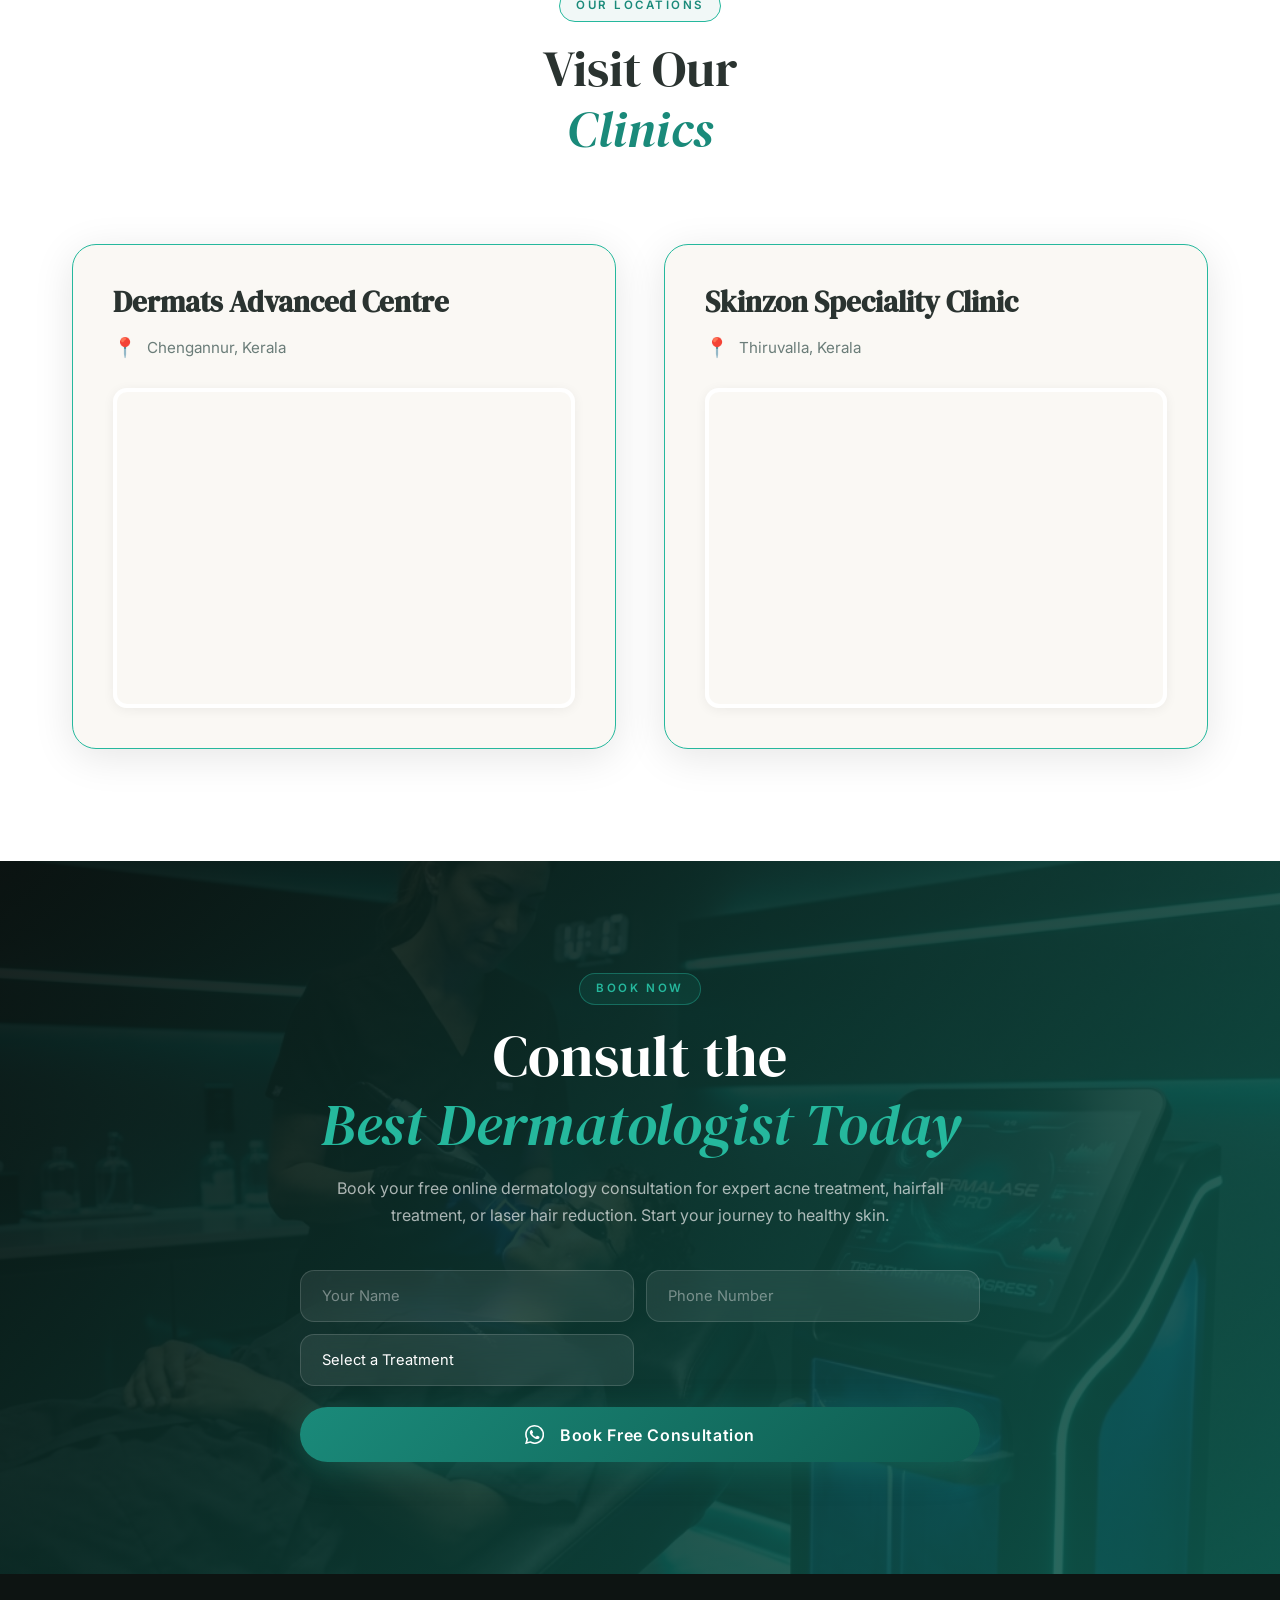
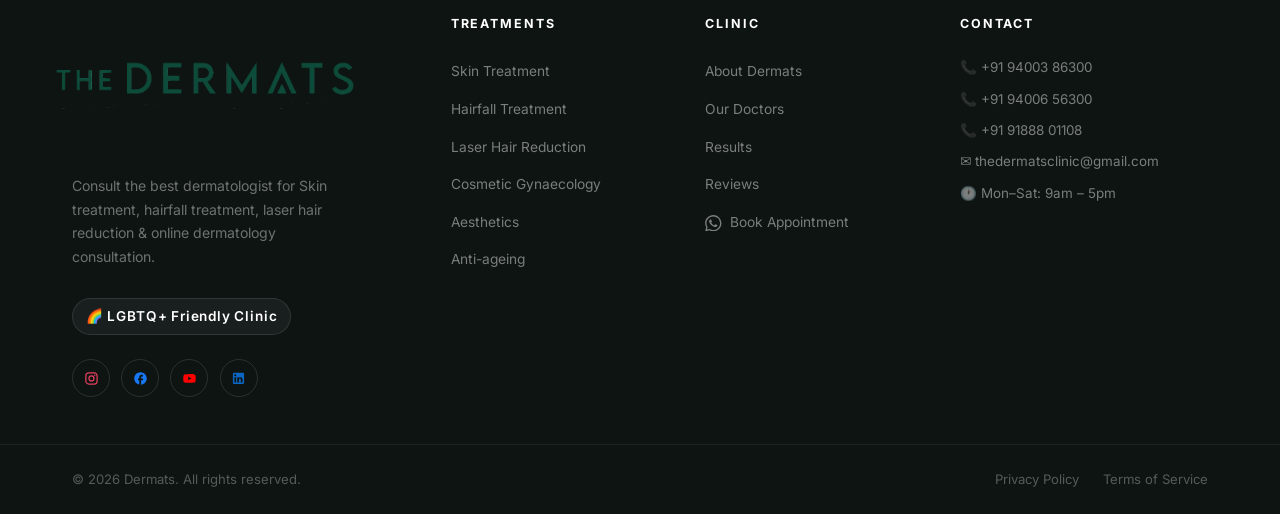
==== commit a06fd5bb: "Add files via upload" ====
--- a/index.html
+++ b/index.html
@@ -357,18 +357,7 @@
       <h2 class="section-title">Transformation <em>Journeys</em></h2>
     </div>
     <div class="stories__grid">
-      <div class="story-card">
-        <div class="story-card__img-wrap">
-          <img src="Scalp Threads.jpg.jpeg" alt="Scalp Threads Story" class="story-card__img" />
-        </div>
-        <div class="story-card__content">
-          <div class="story-card__tag">HAIR REGENERATION</div>
-          <h3 class="story-card__title">Scalp Threads</h3>
-          <p class="story-card__text">"I was hesitant about thread lifts, but Dermats' comfortable, non-surgical scalp
-            thread treatment naturally and visibly improved my hair density. It's the perfect solution for thinning
-            hair!"</p>
-        </div>
-      </div>
+     
       <div class="story-card">
         <div class="story-card__img-wrap">
           <img src="Laser Hair Reduction.jpg.jpeg" alt="Laser Hair Reduction Story" class="story-card__img" />
@@ -405,15 +394,17 @@
           </p>
         </div>
       </div>
-      <div class="story-card">
+
+       <div class="story-card">
         <div class="story-card__img-wrap">
-          <img src="Threadlift for Face.jpeg" alt="Threadlift Story" class="story-card__img" />
+          <img src="Scalp Threads.jpg.jpeg" alt="Scalp Threads Story" class="story-card__img" />
         </div>
         <div class="story-card__content">
-          <div class="story-card__tag">Anti-Ageing</div>
-          <h3 class="story-card__title">Threadlift for Face</h3>
-          <p class="story-card__text">"The threadlift gave me the subtle lift I wanted without surgery. I look
-            refreshed and younger, but still like myself. The expertise at Dermats is unmatched in aesthetics."</p>
+          <div class="story-card__tag">HAIR REGENERATION</div>
+          <h3 class="story-card__title">Scalp Threads</h3>
+          <p class="story-card__text">"I was hesitant about thread lifts, but Dermats' comfortable, non-surgical scalp
+            thread treatment naturally and visibly improved my hair density. It's the perfect solution for thinning
+            hair!"</p>
         </div>
       </div>
       <div class="story-card">
@@ -520,6 +511,17 @@
           <h3 class="story-card__title">Skinbooster Injection</h3>
           <p class="story-card__text">"The Skinbooster injection gave my skin the hydration it desperately needed. It
             looks plumper, more elastic, and has a beautiful dewy finish. The doctors at Dermats are truly skilled!"</p>
+        </div>
+      </div>
+      <div class="story-card">
+        <div class="story-card__img-wrap">
+          <img src="Threadlift for Face.jpeg" alt="Threadlift Story" class="story-card__img" />
+        </div>
+        <div class="story-card__content">
+          <div class="story-card__tag">Anti-Ageing</div>
+          <h3 class="story-card__title">Threadlift for Face</h3>
+          <p class="story-card__text">"The threadlift gave me the subtle lift I wanted without surgery. I look
+            refreshed and younger, but still like myself. The expertise at Dermats is unmatched in aesthetics."</p>
         </div>
       </div>
     </div>
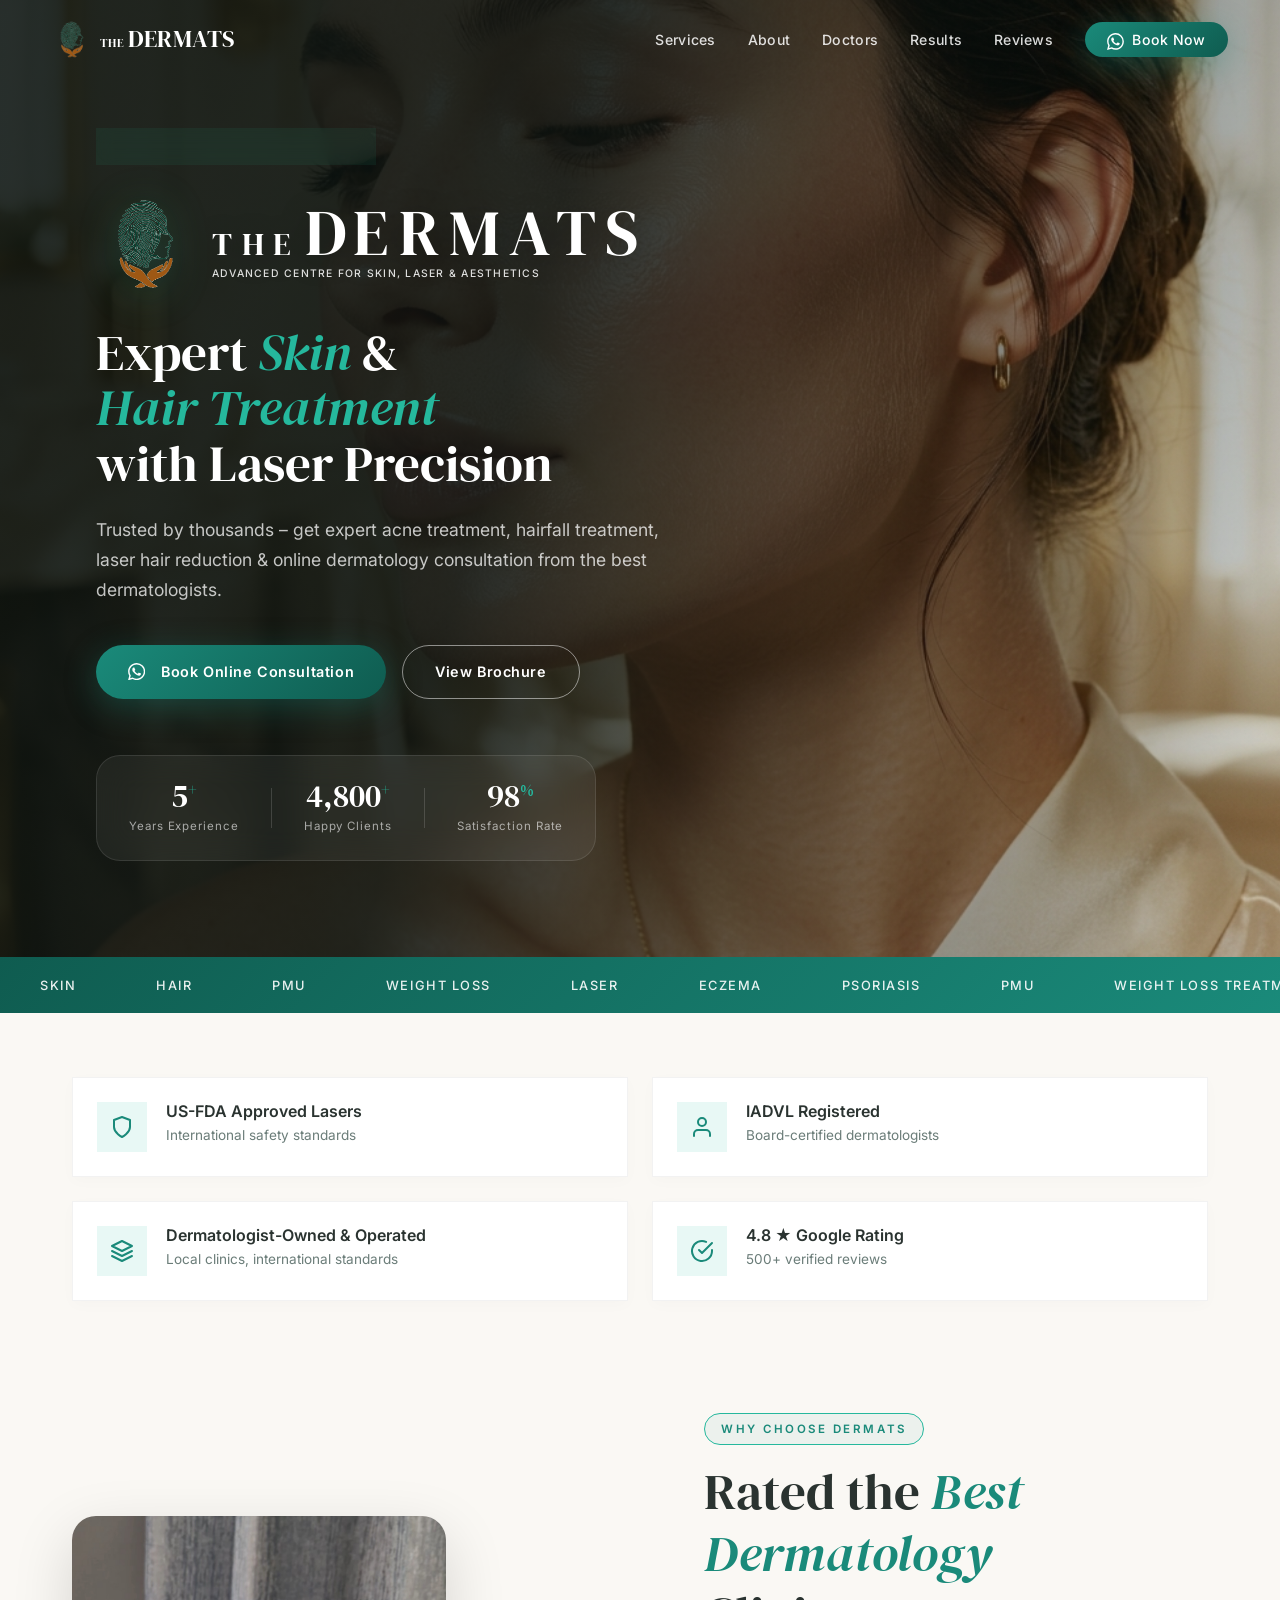
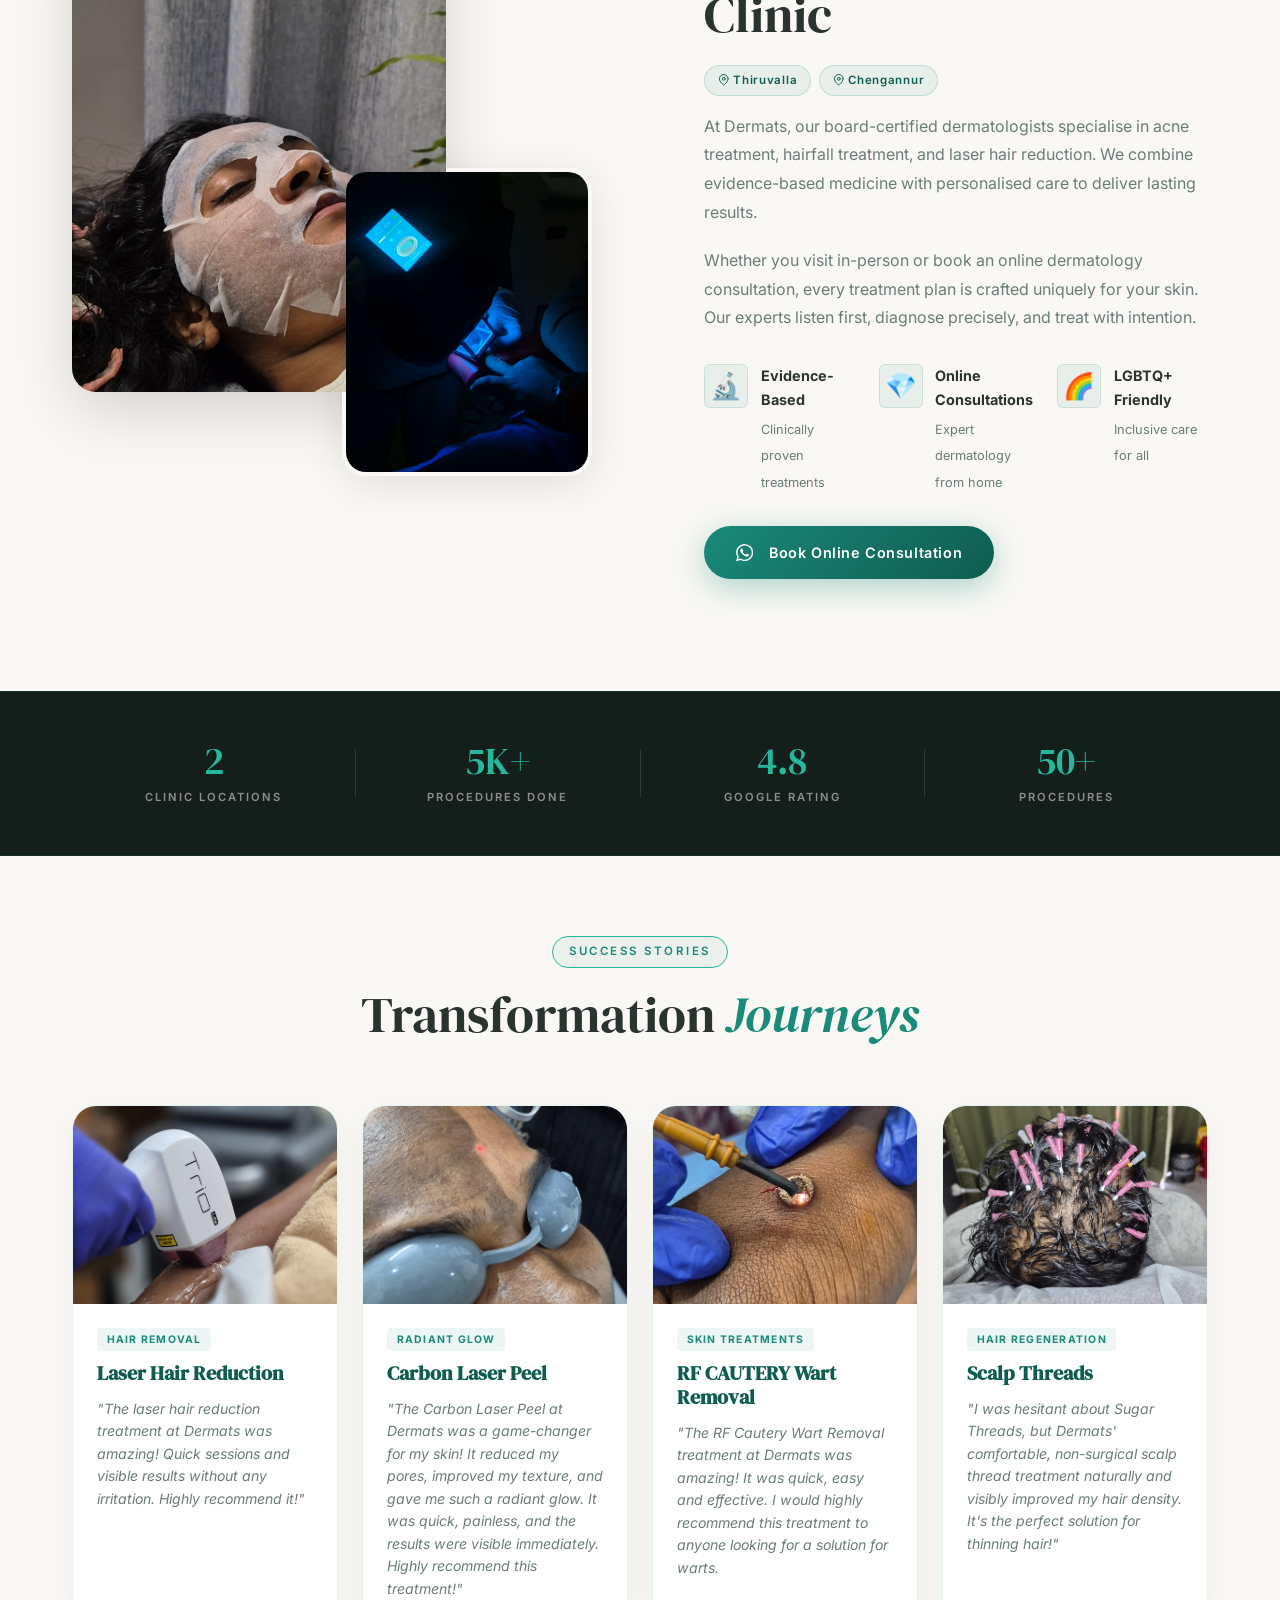
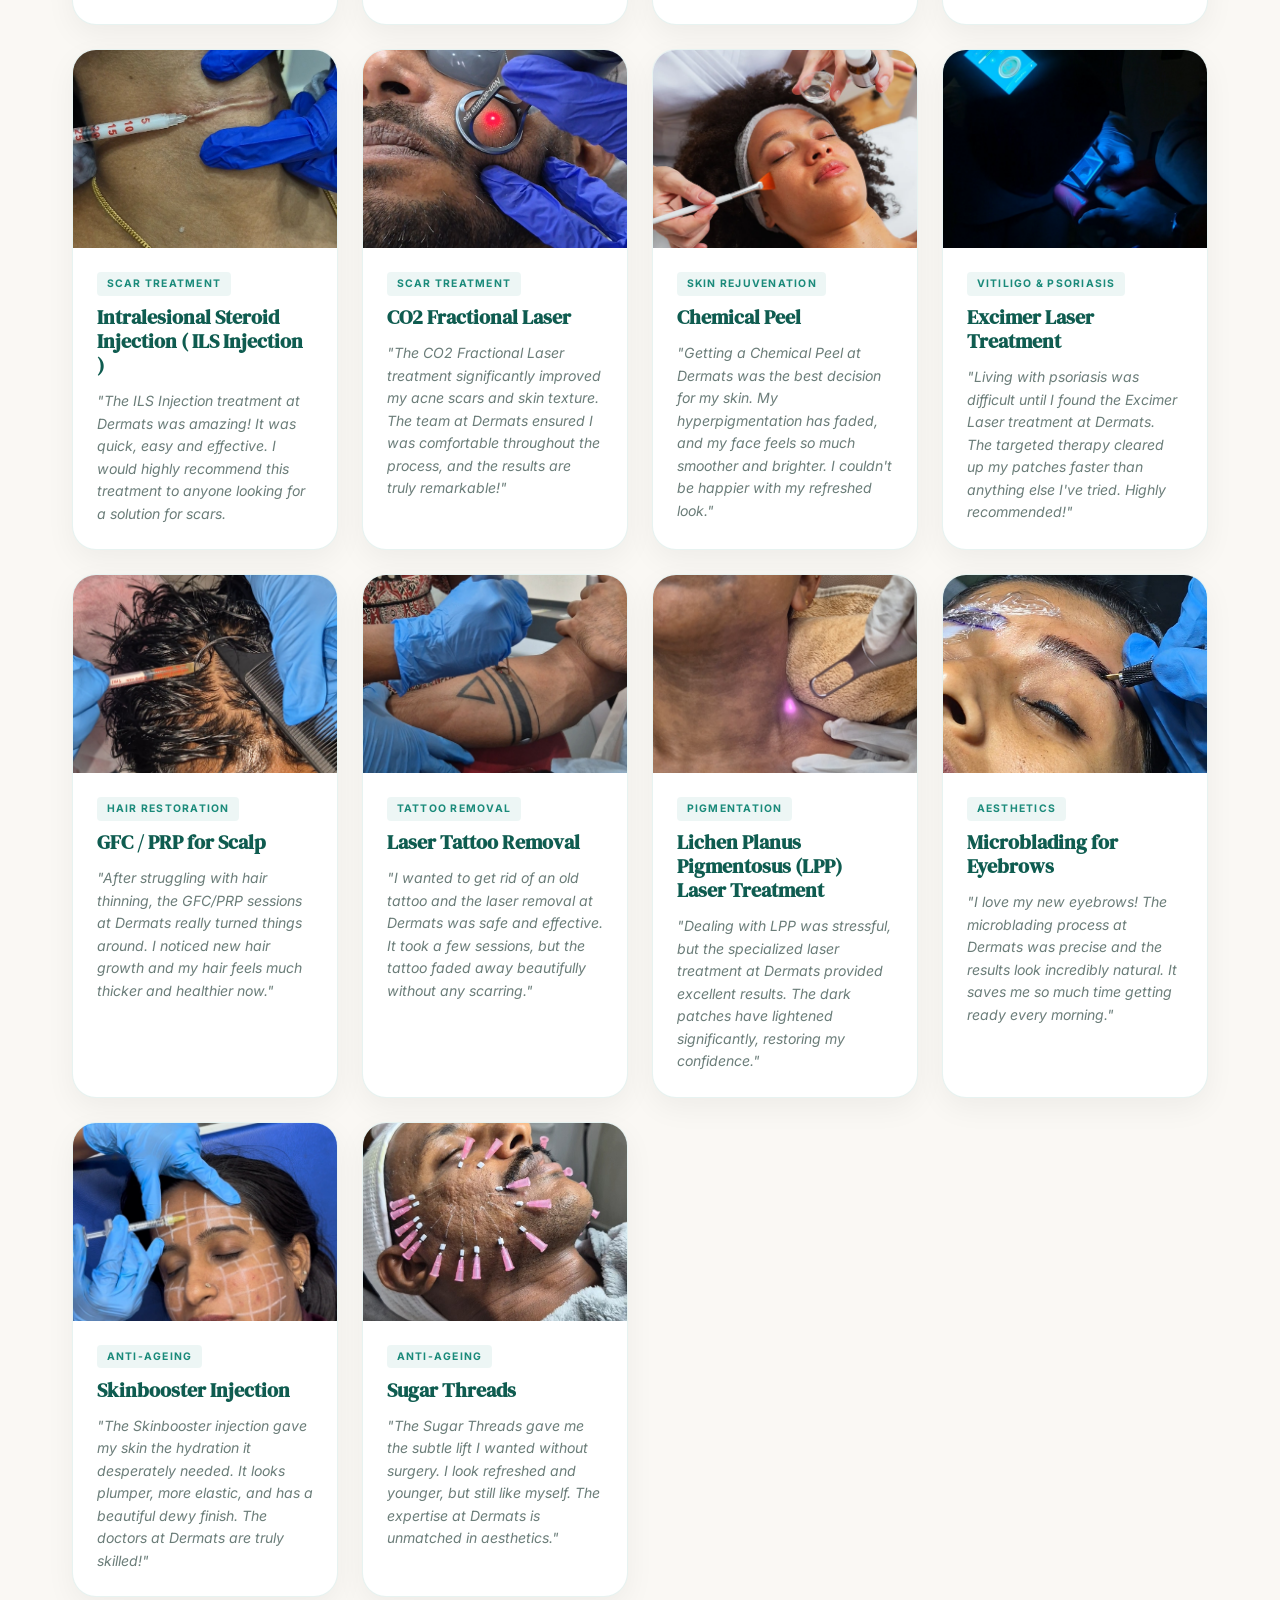
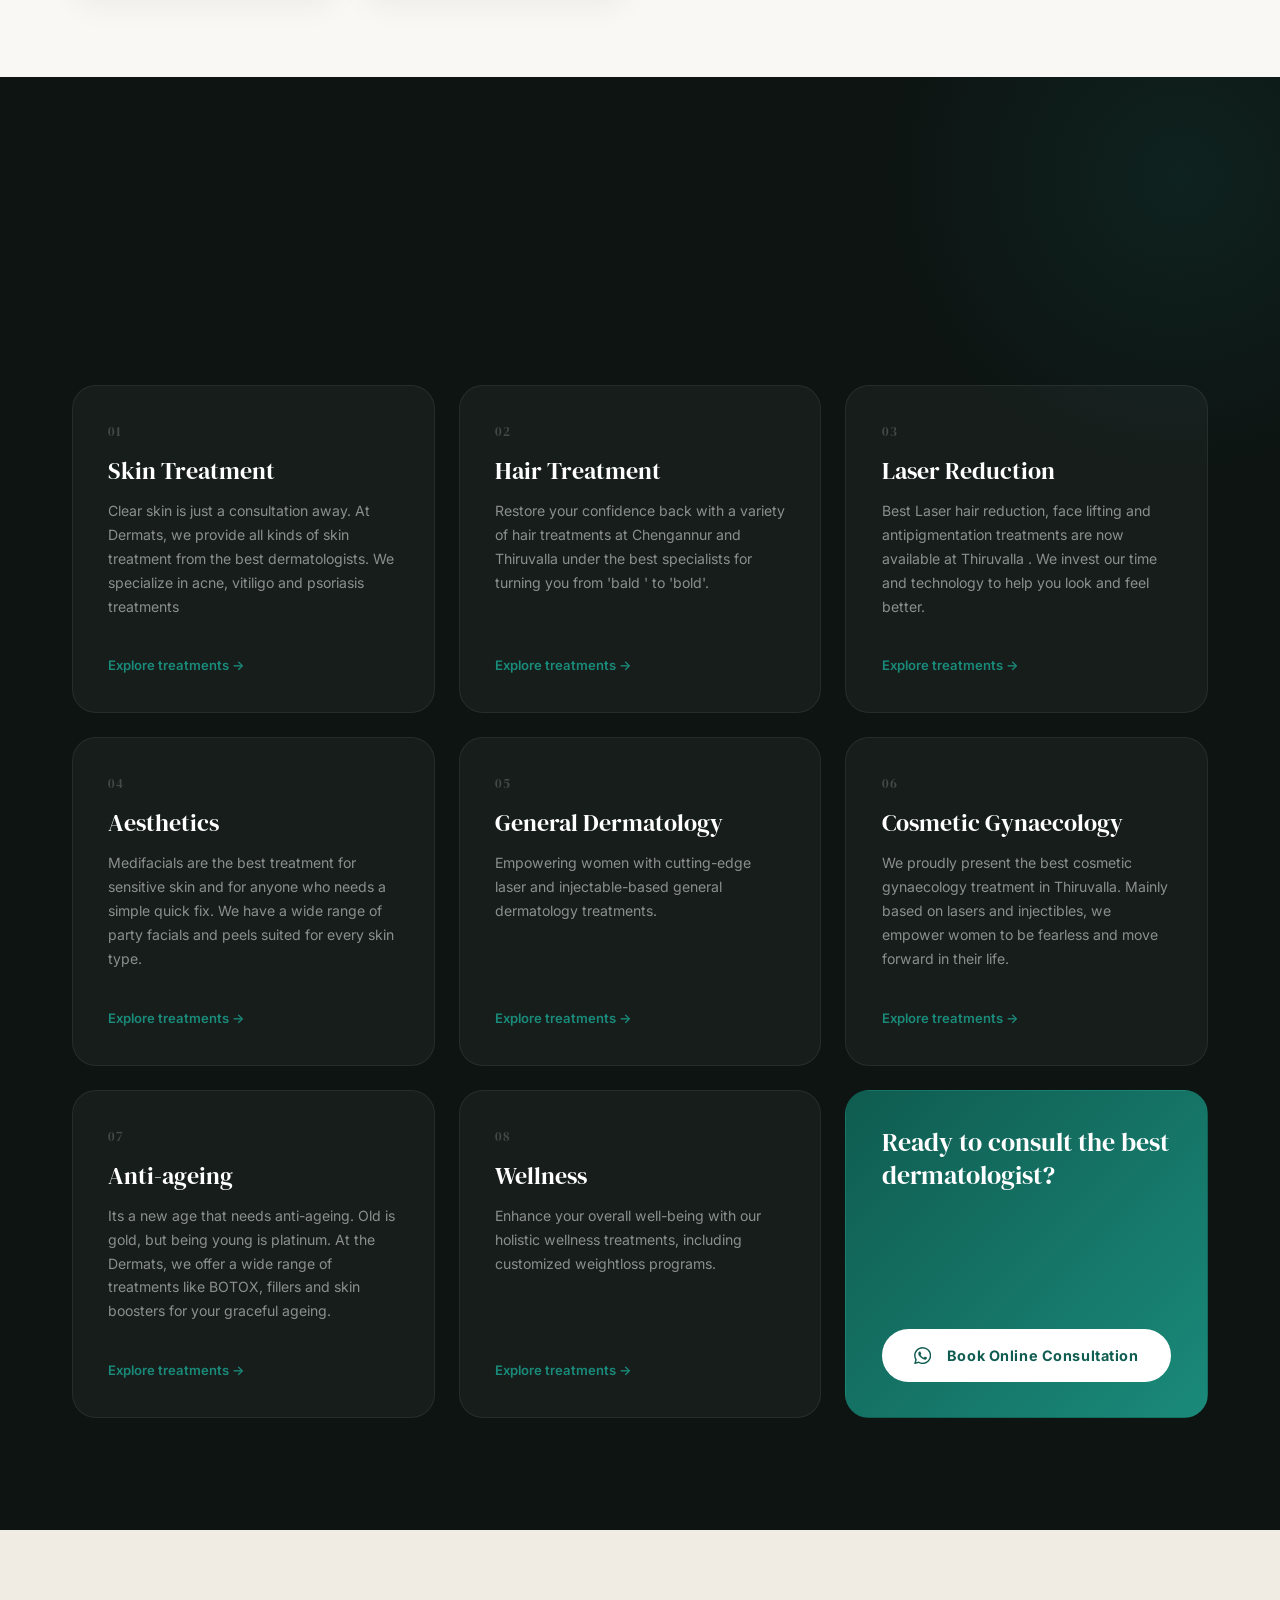
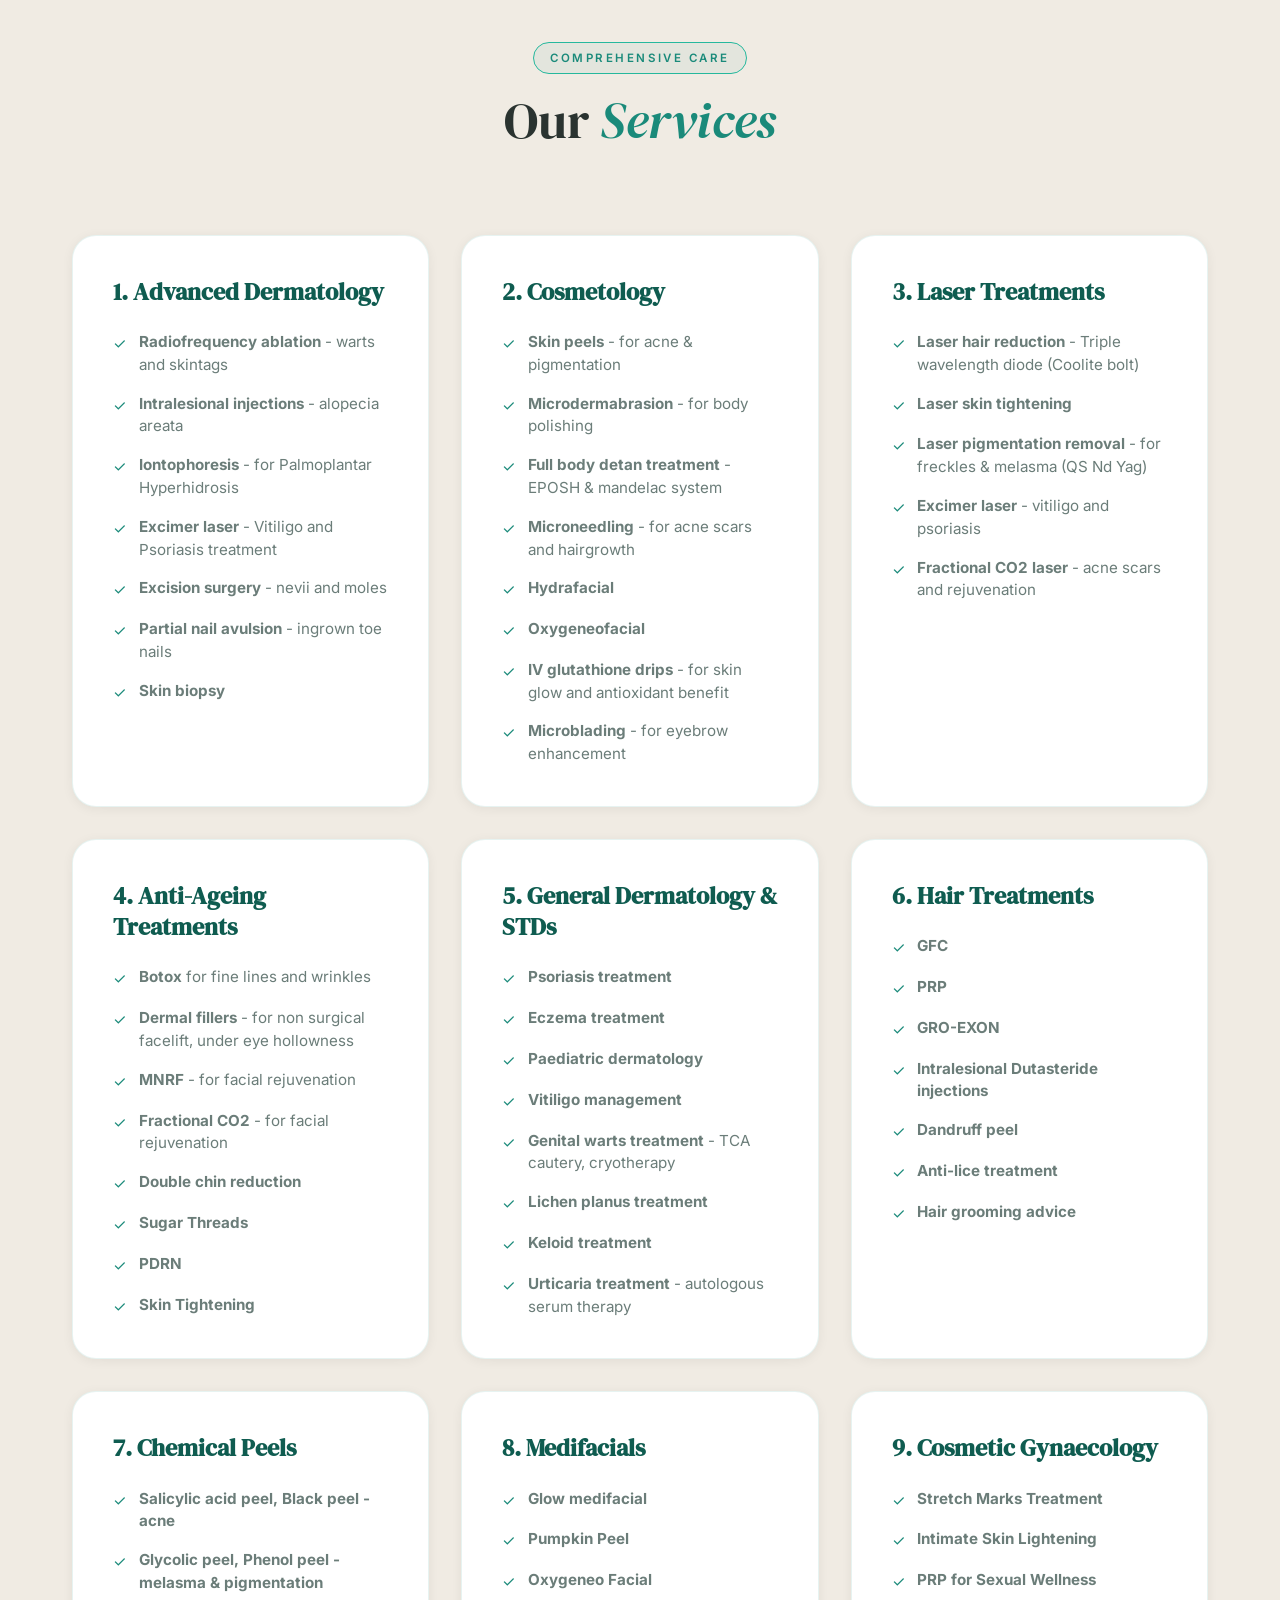
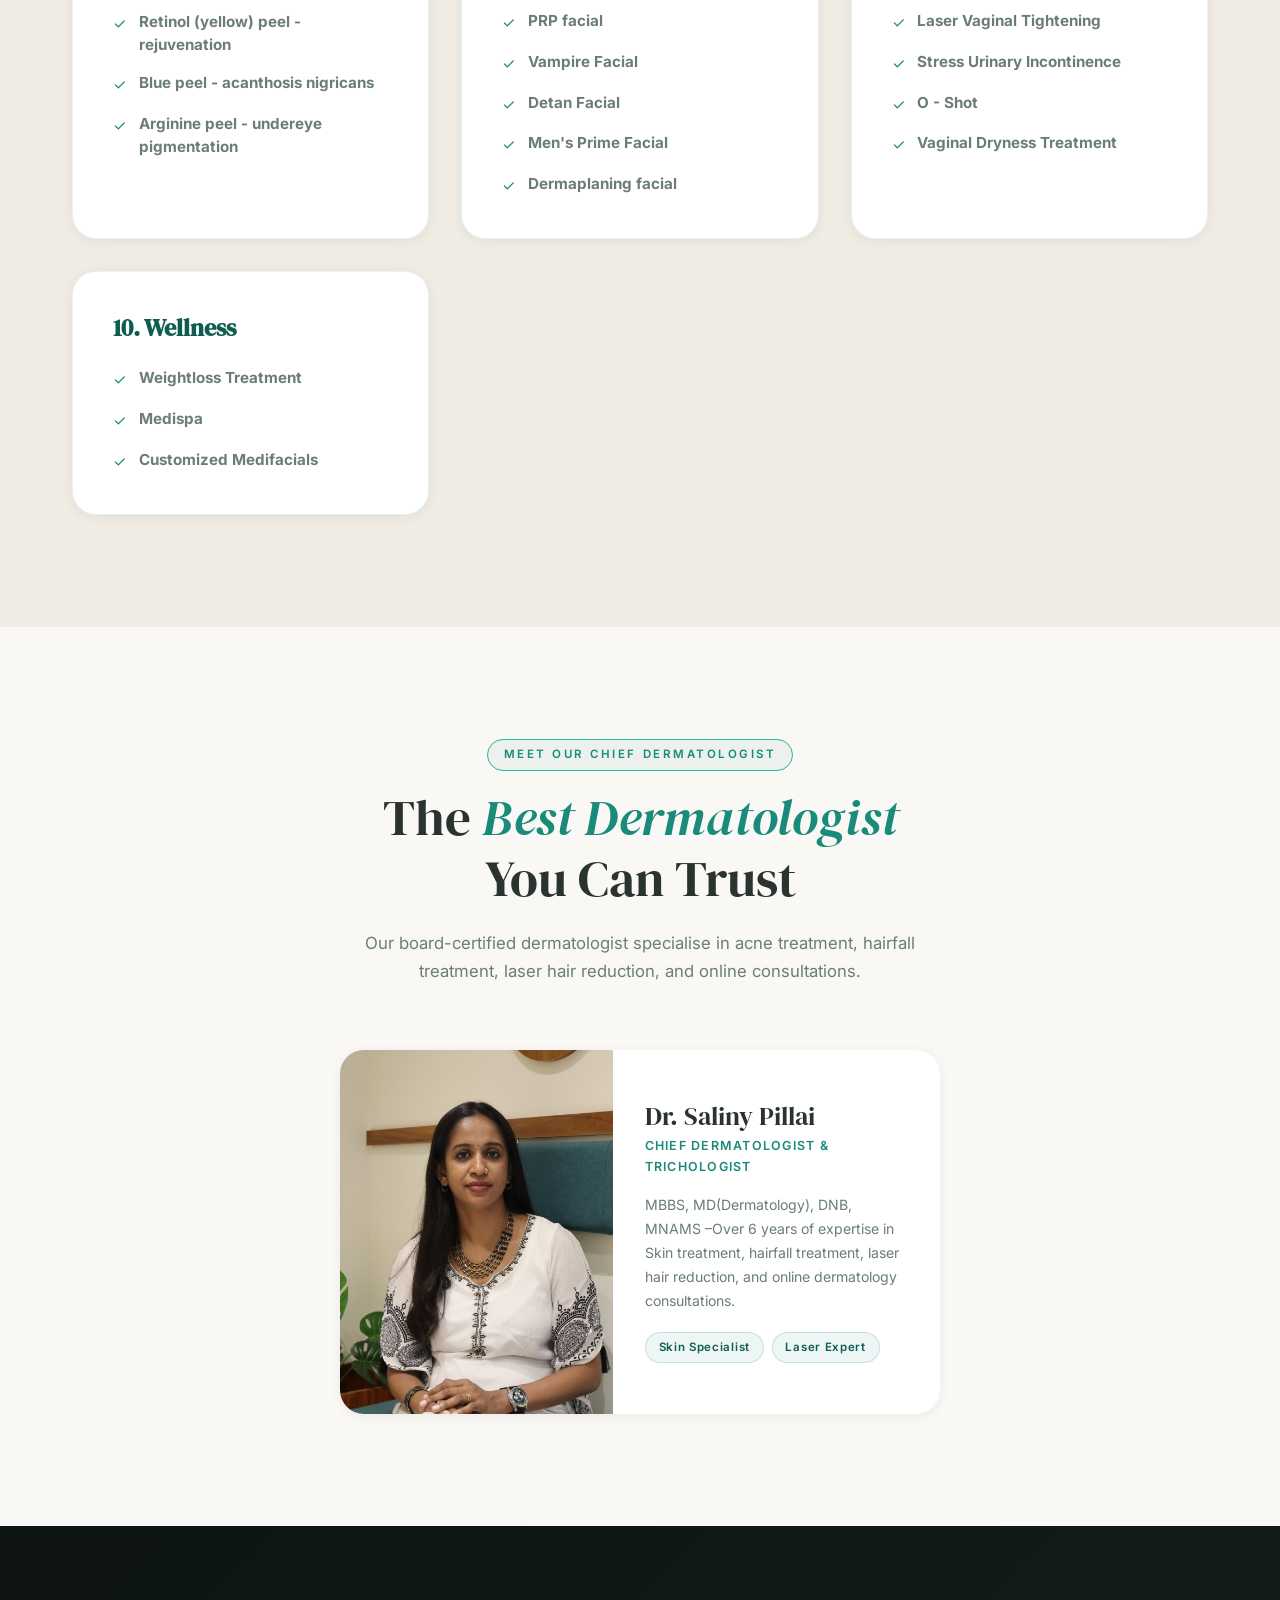
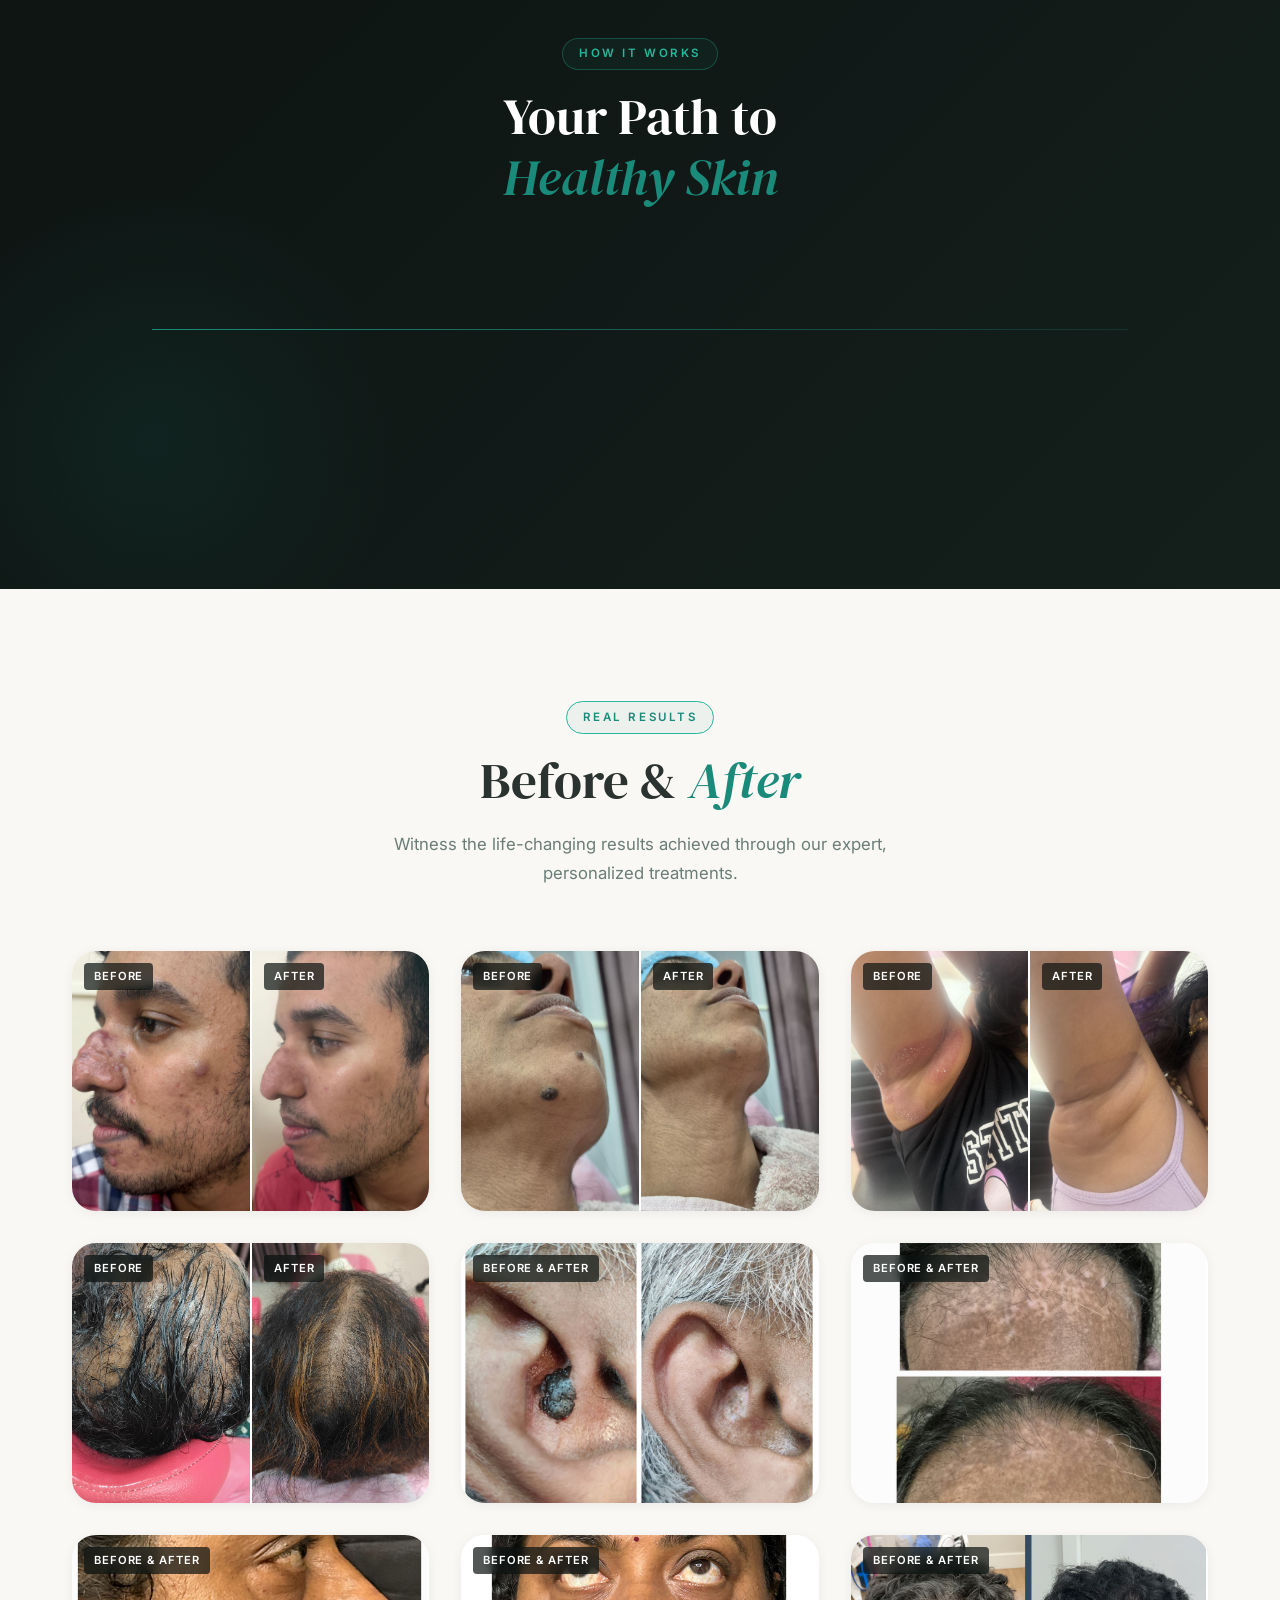
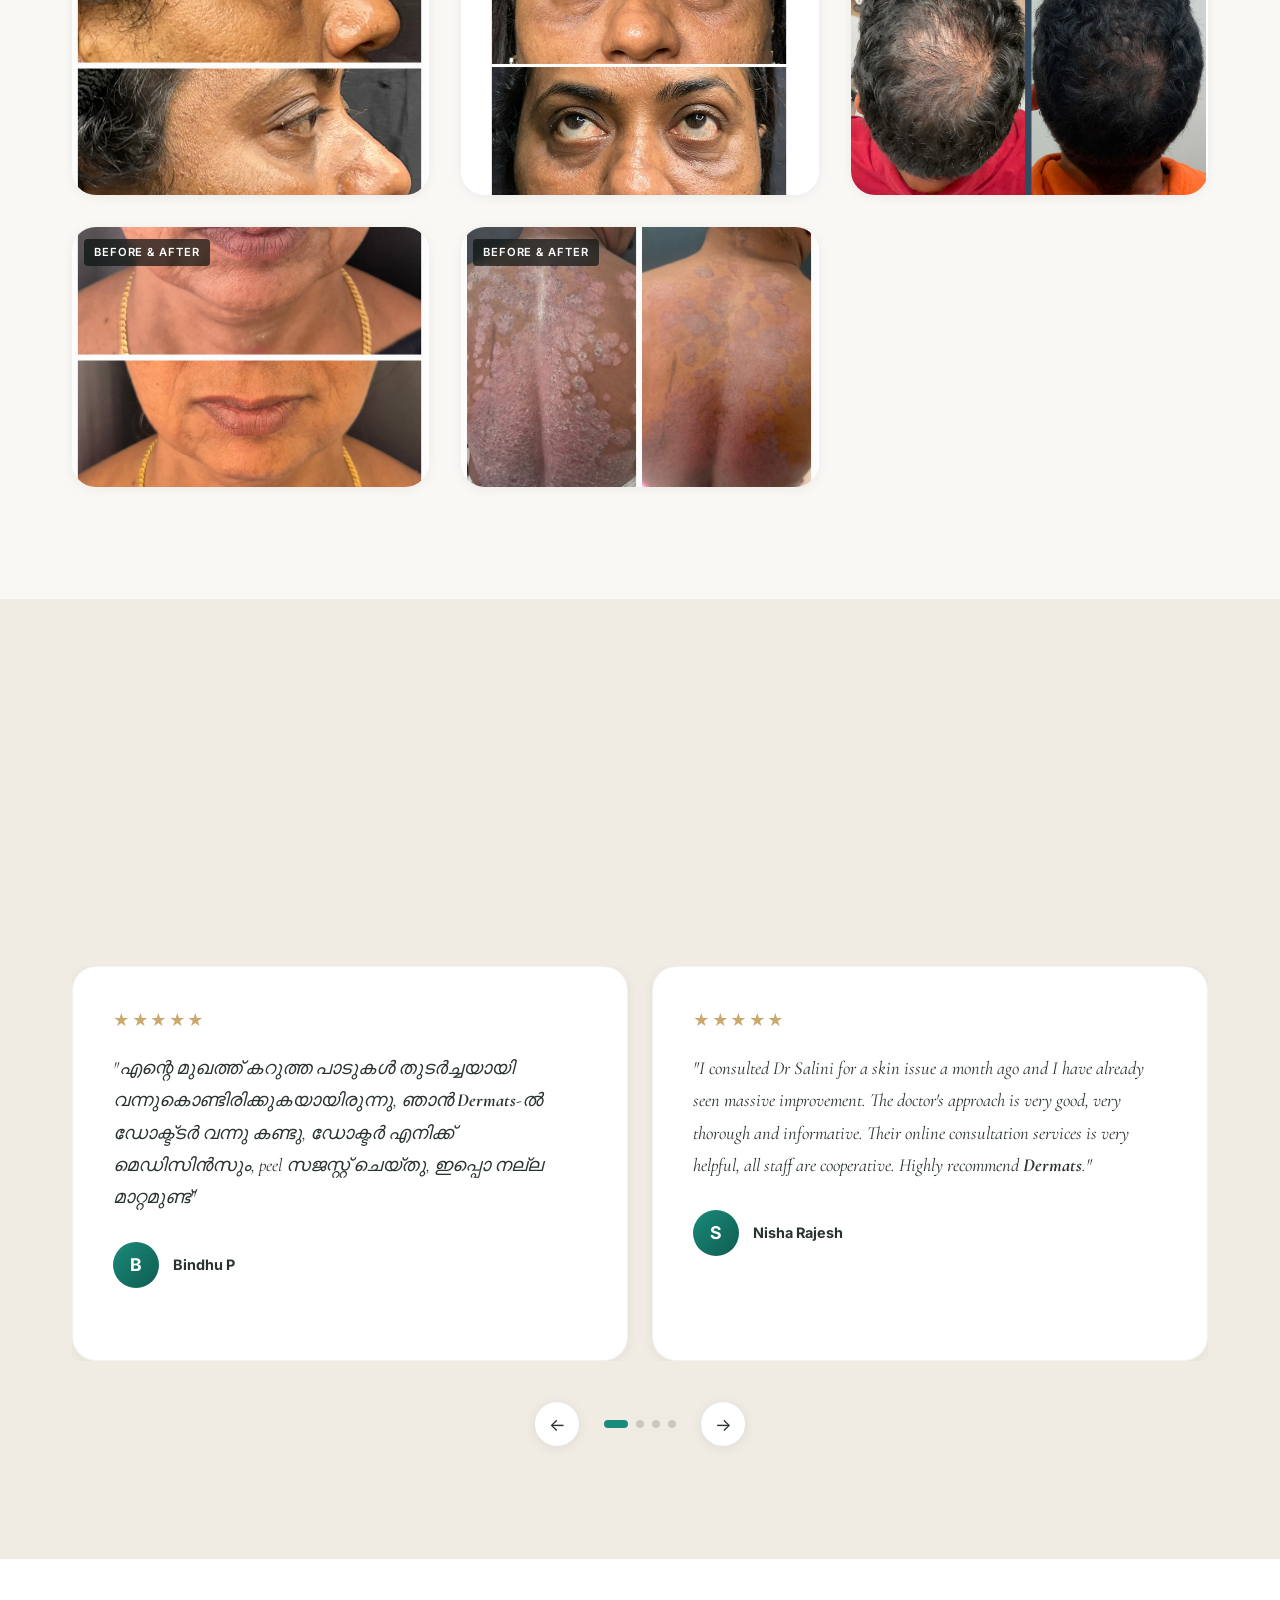
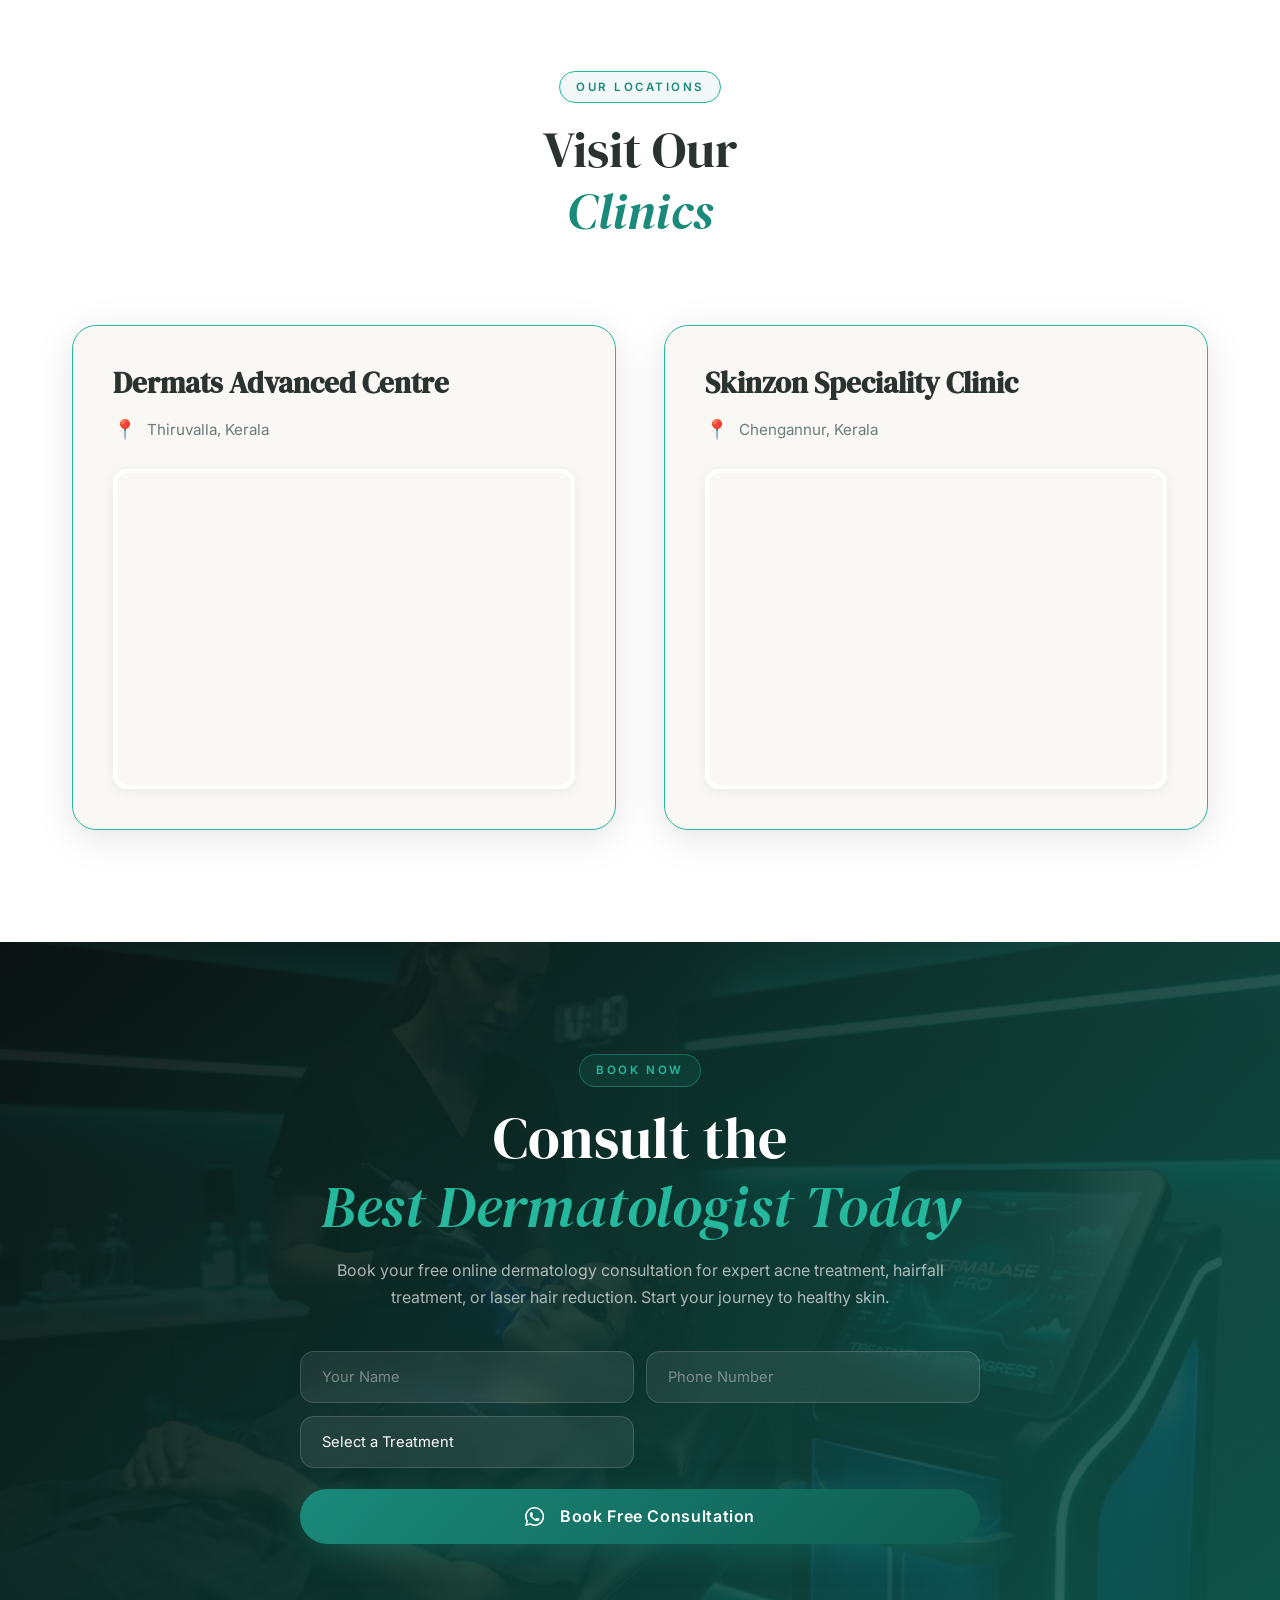
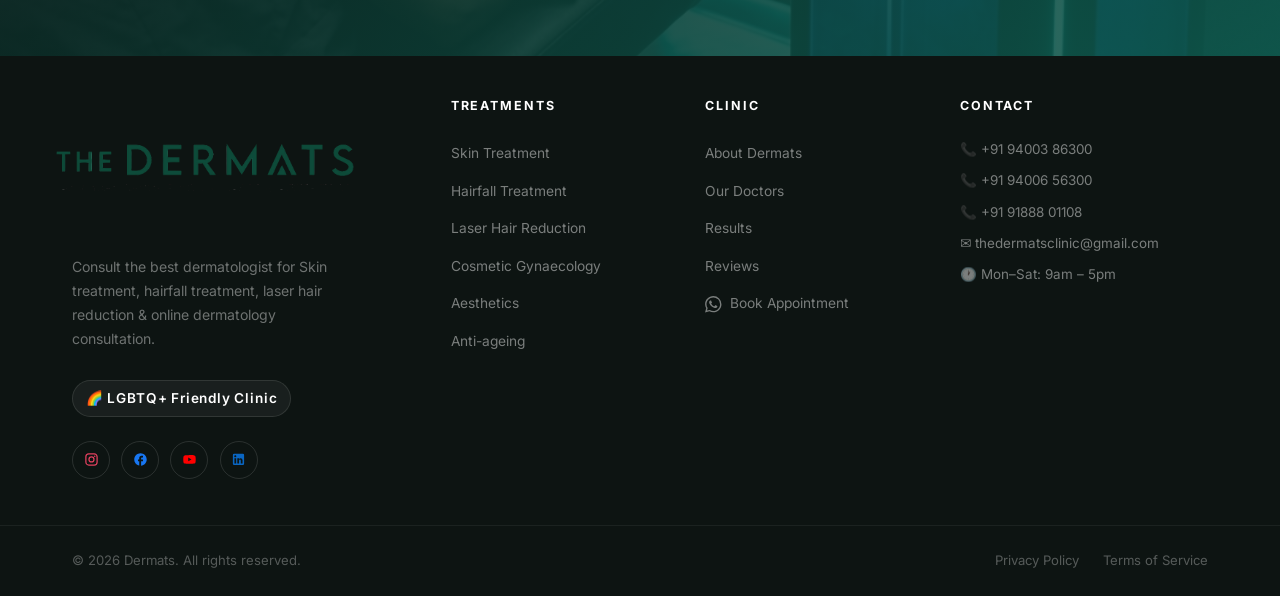
==== commit 5feeb294: "feat(wellness): add medispa and customized medifacials subcategories with custom assets" ====
--- a/index.html
+++ b/index.html
@@ -402,7 +402,7 @@
         <div class="story-card__content">
           <div class="story-card__tag">HAIR REGENERATION</div>
           <h3 class="story-card__title">Scalp Threads</h3>
-          <p class="story-card__text">"I was hesitant about thread lifts, but Dermats' comfortable, non-surgical scalp
+          <p class="story-card__text">"I was hesitant about Sugar Threads, but Dermats' comfortable, non-surgical scalp
             thread treatment naturally and visibly improved my hair density. It's the perfect solution for thinning
             hair!"</p>
         </div>
@@ -519,8 +519,8 @@
         </div>
         <div class="story-card__content">
           <div class="story-card__tag">Anti-Ageing</div>
-          <h3 class="story-card__title">Threadlift for Face</h3>
-          <p class="story-card__text">"The threadlift gave me the subtle lift I wanted without surgery. I look
+          <h3 class="story-card__title">Sugar Threads</h3>
+          <p class="story-card__text">"The Sugar Threads gave me the subtle lift I wanted without surgery. I look
             refreshed and younger, but still like myself. The expertise at Dermats is unmatched in aesthetics."</p>
         </div>
       </div>
@@ -771,7 +771,7 @@
             </li>
             <li class="service-list-card__item">
               <span class="service-list-card__icon">&#10003;</span>
-              <span><strong>Thread lift</strong></span>
+              <span><strong>Sugar Threads</strong></span>
             </li>
             <li class="service-list-card__item">
               <span class="service-list-card__icon">&#10003;</span>
@@ -966,6 +966,14 @@
             <li class="service-list-card__item">
               <span class="service-list-card__icon">&#10003;</span>
               <span><strong>Weightloss Treatment</strong></span>
+            </li>
+            <li class="service-list-card__item">
+              <span class="service-list-card__icon">&#10003;</span>
+              <span><strong>Medispa</strong></span>
+            </li>
+            <li class="service-list-card__item">
+              <span class="service-list-card__icon">&#10003;</span>
+              <span><strong>Customized Medifacials</strong></span>
             </li>
           </ul>
         </div>
@@ -1309,7 +1317,7 @@
             <h3 class="location-card__title">Dermats Advanced Centre</h3>
             <div class="location-card__address">
               <span class="location-card__icon">&#128205;</span>
-              <span>Chengannur, Kerala</span>
+              <span>Thiruvalla, Kerala</span>
             </div>
           </div>
           <div class="location-card__map">
@@ -1324,7 +1332,7 @@
             <h3 class="location-card__title">Skinzon Speciality Clinic</h3>
             <div class="location-card__address">
               <span class="location-card__icon">&#128205;</span>
-              <span>Thiruvalla, Kerala</span>
+              <span>Chengannur, Kerala</span>
             </div>
           </div>
           <div class="location-card__map">
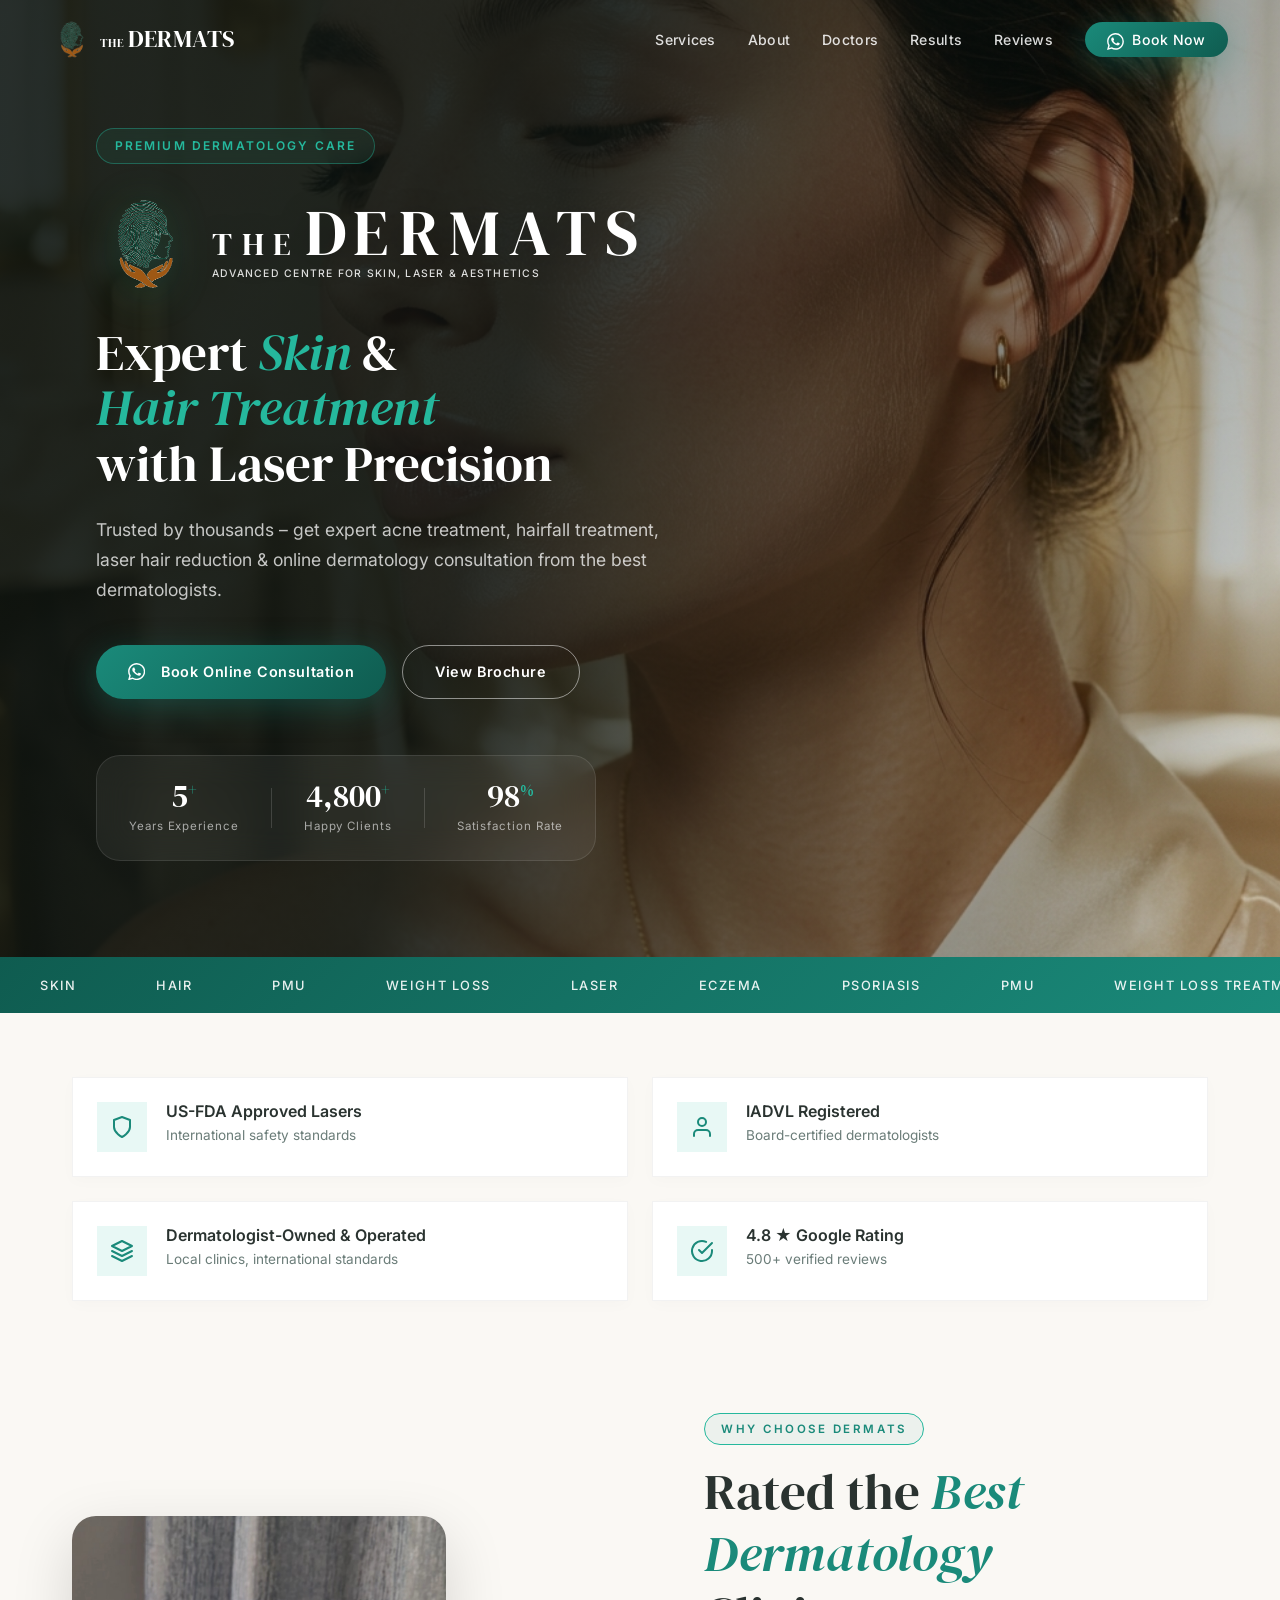
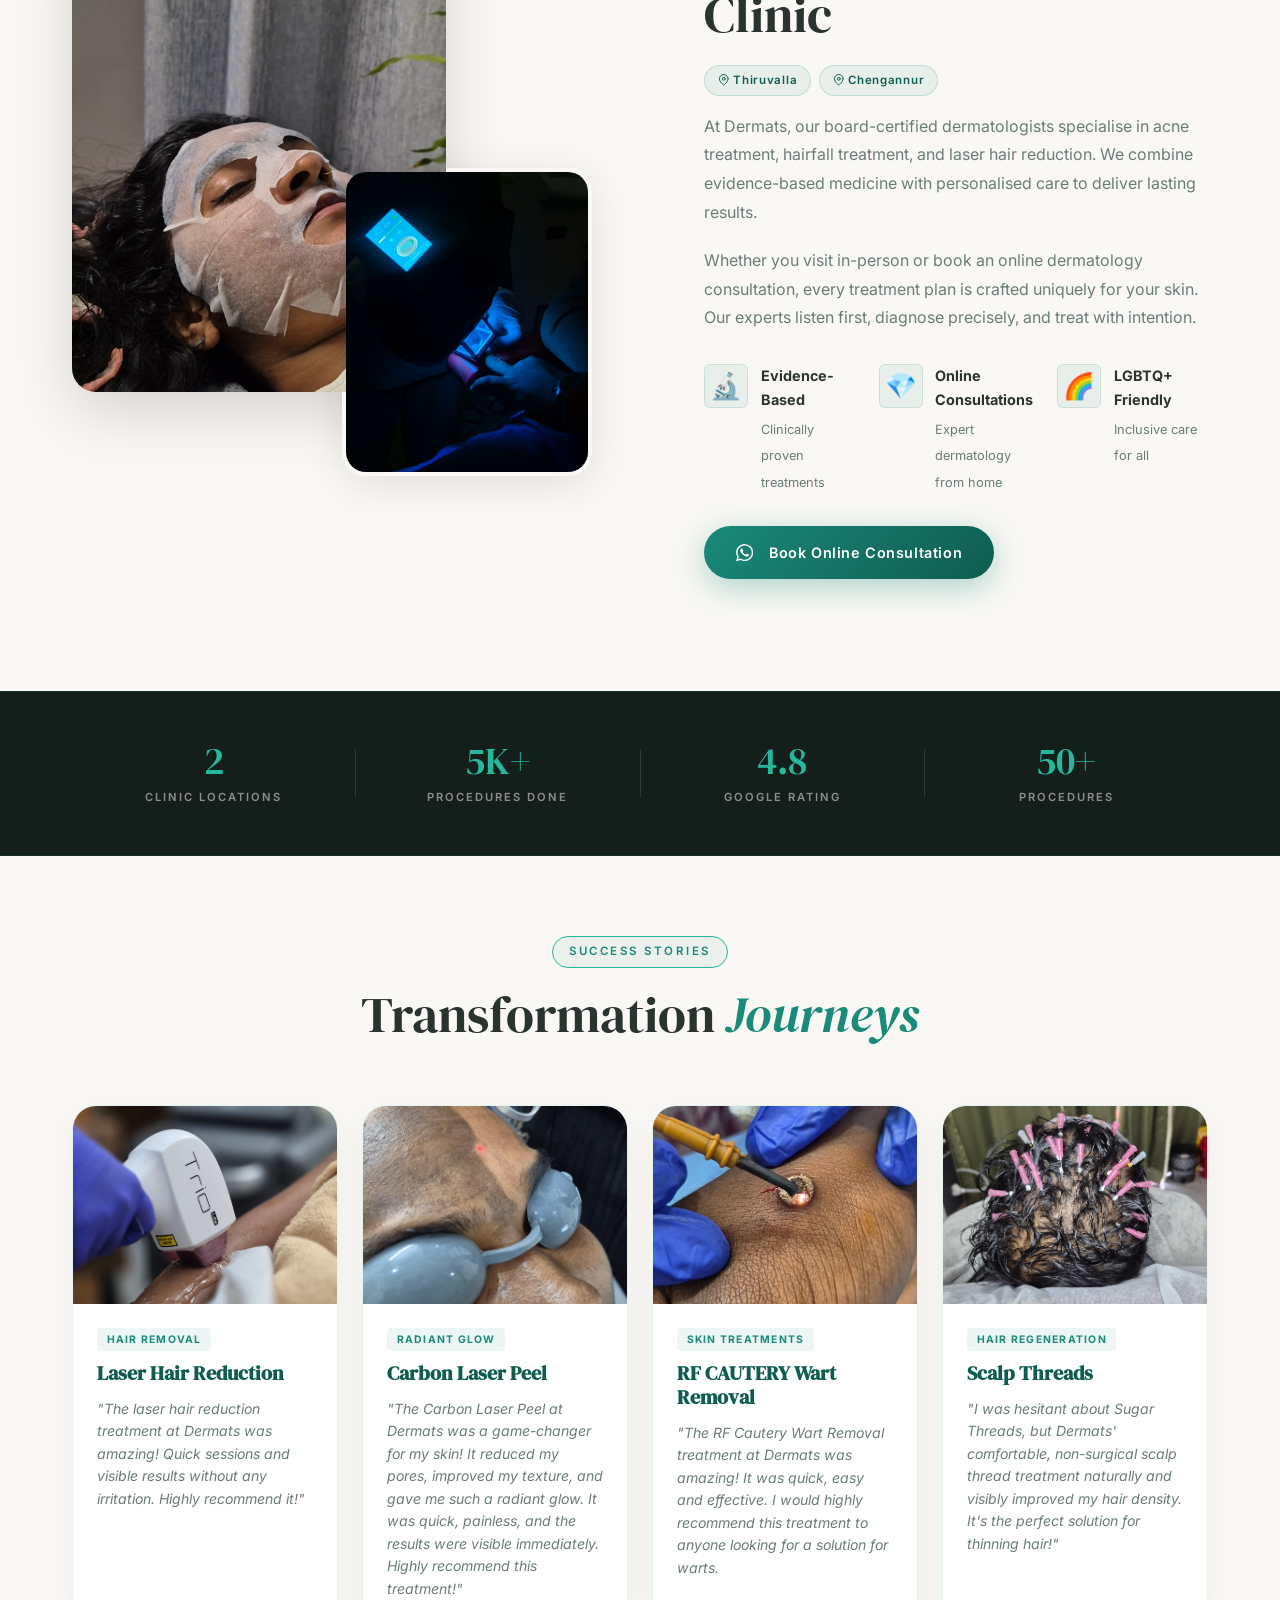
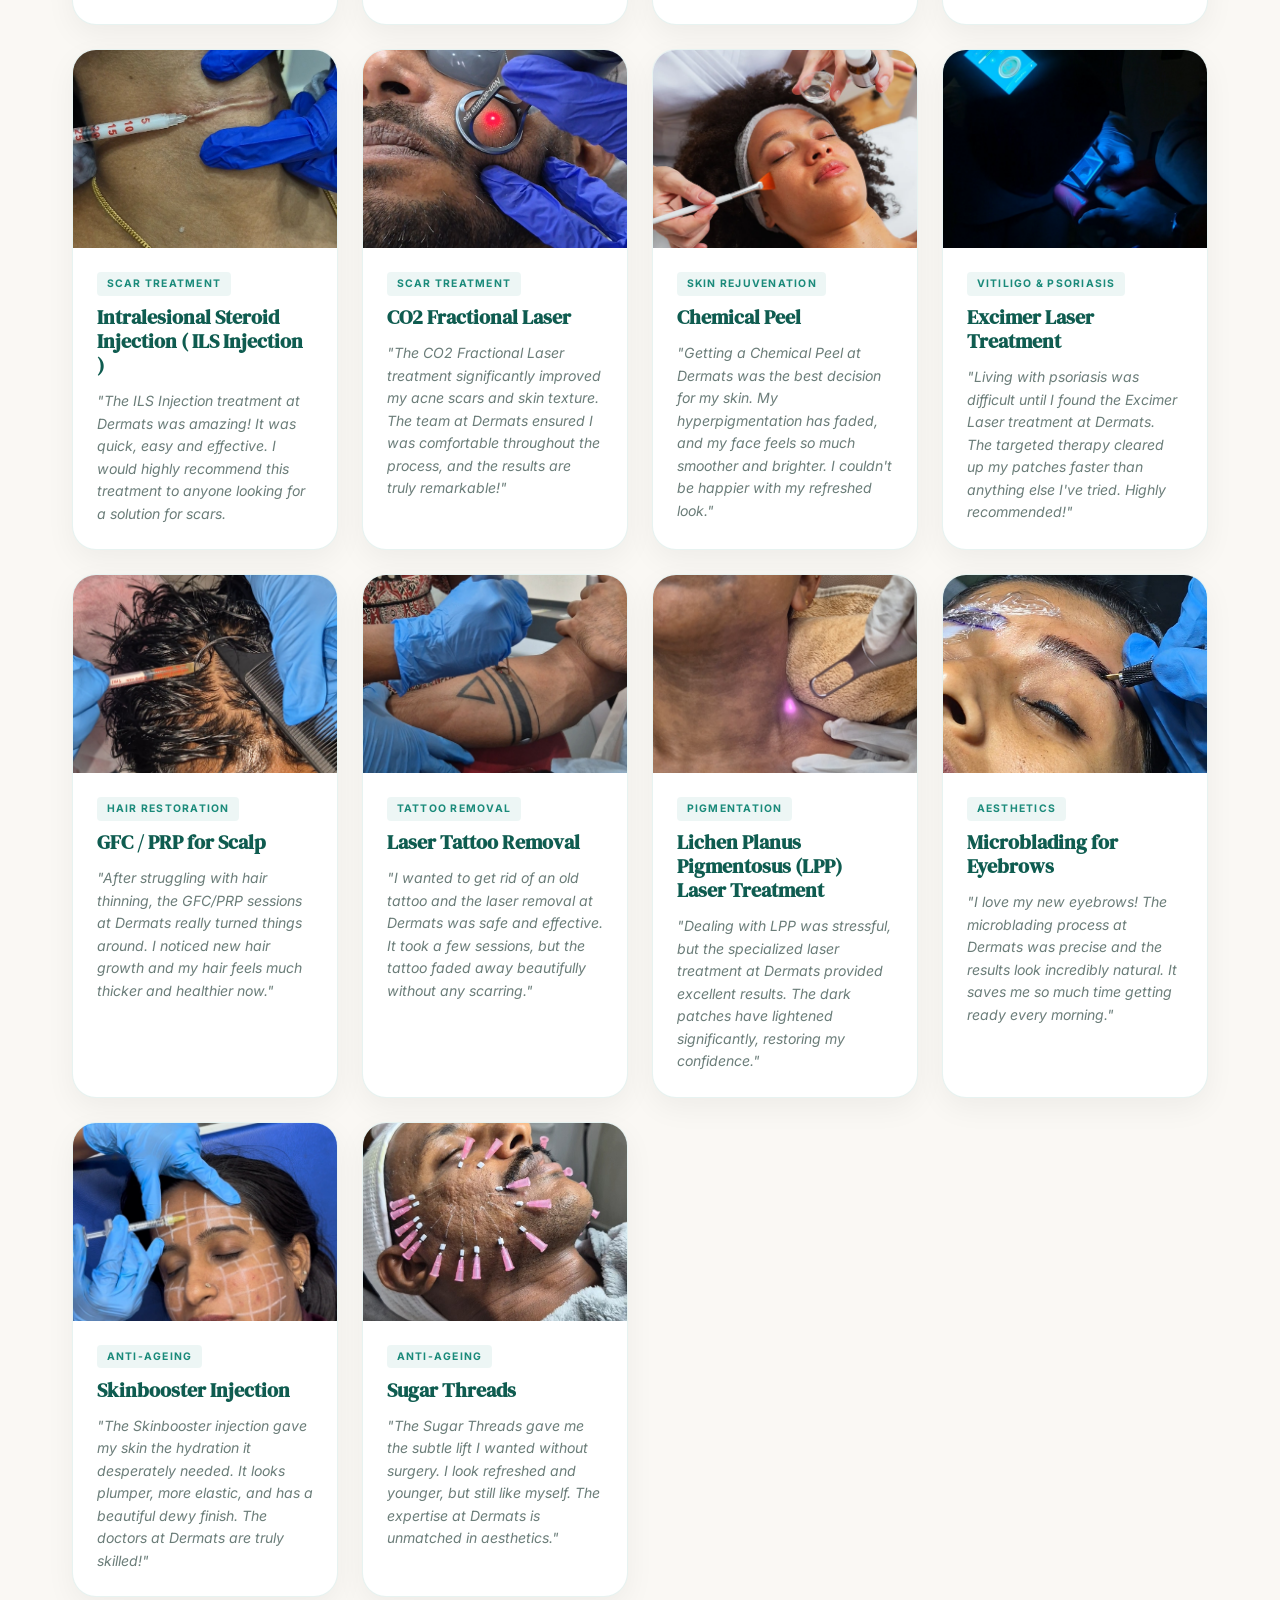
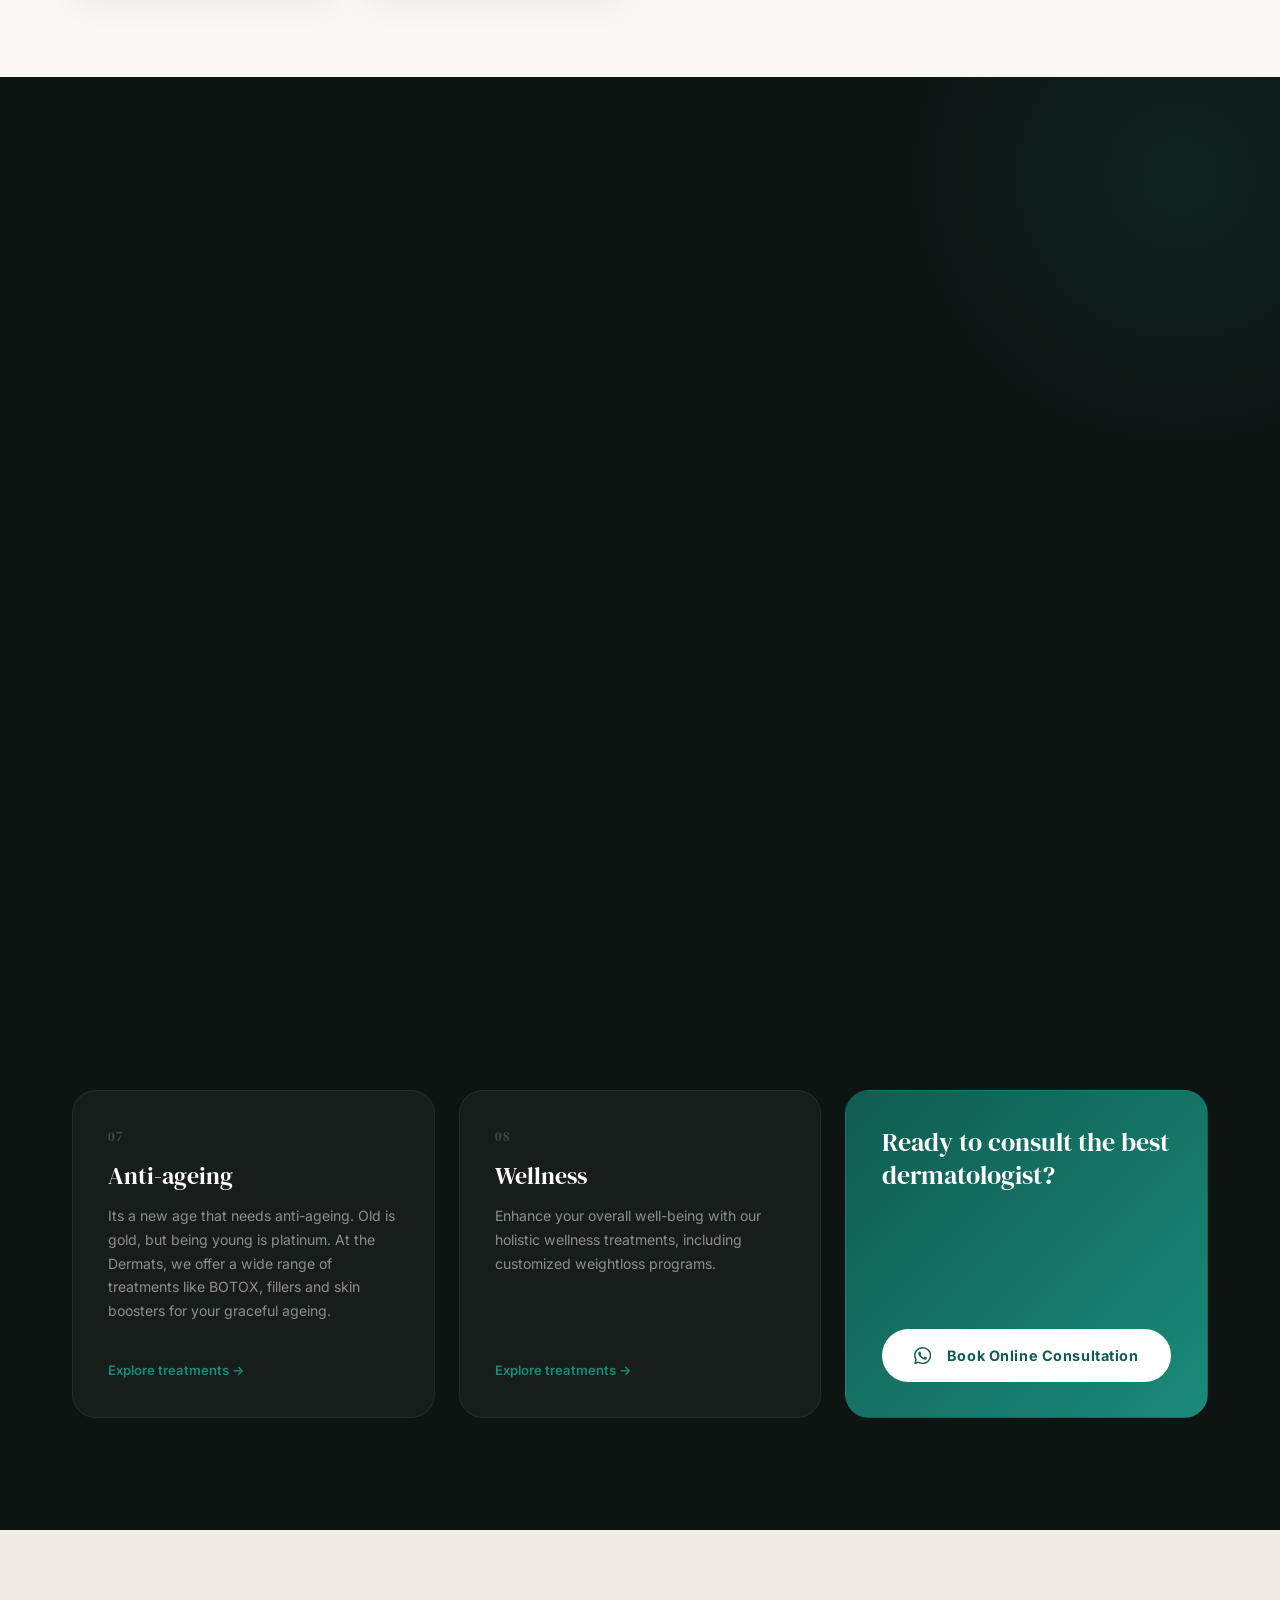
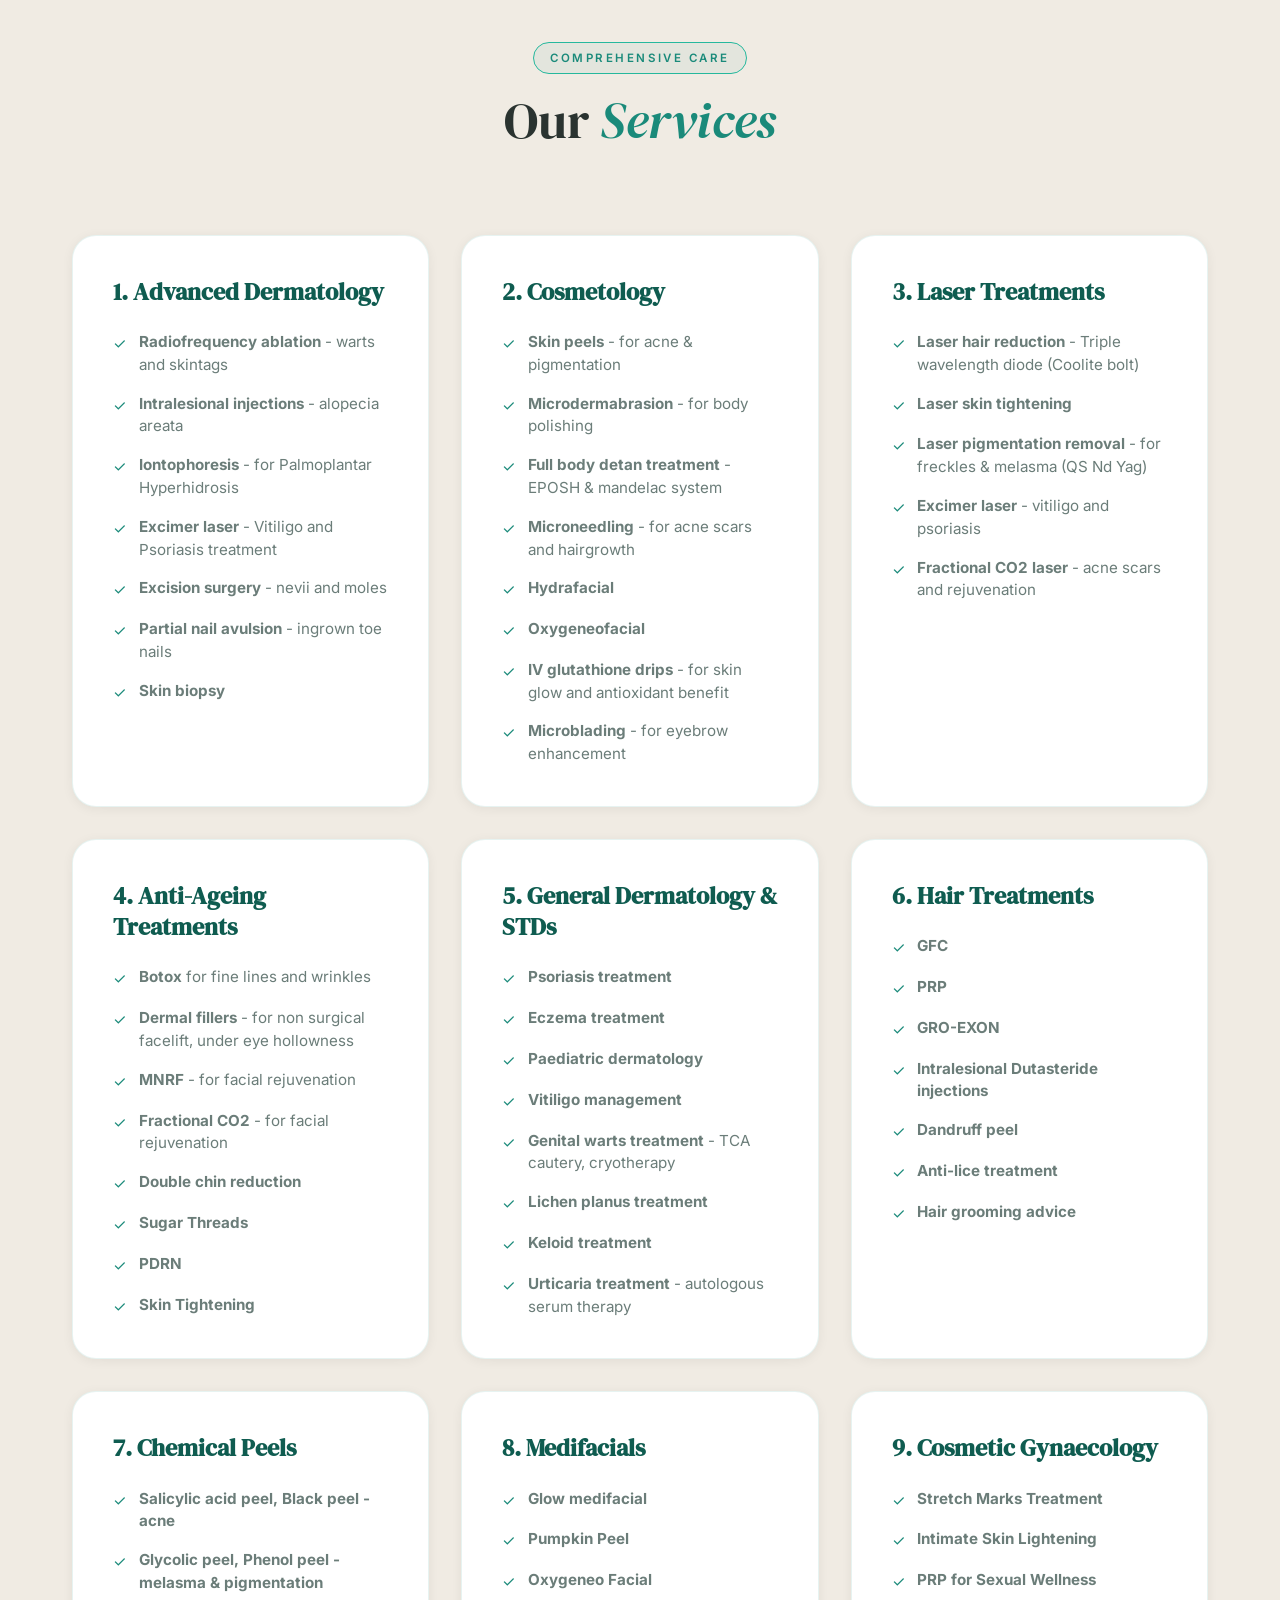
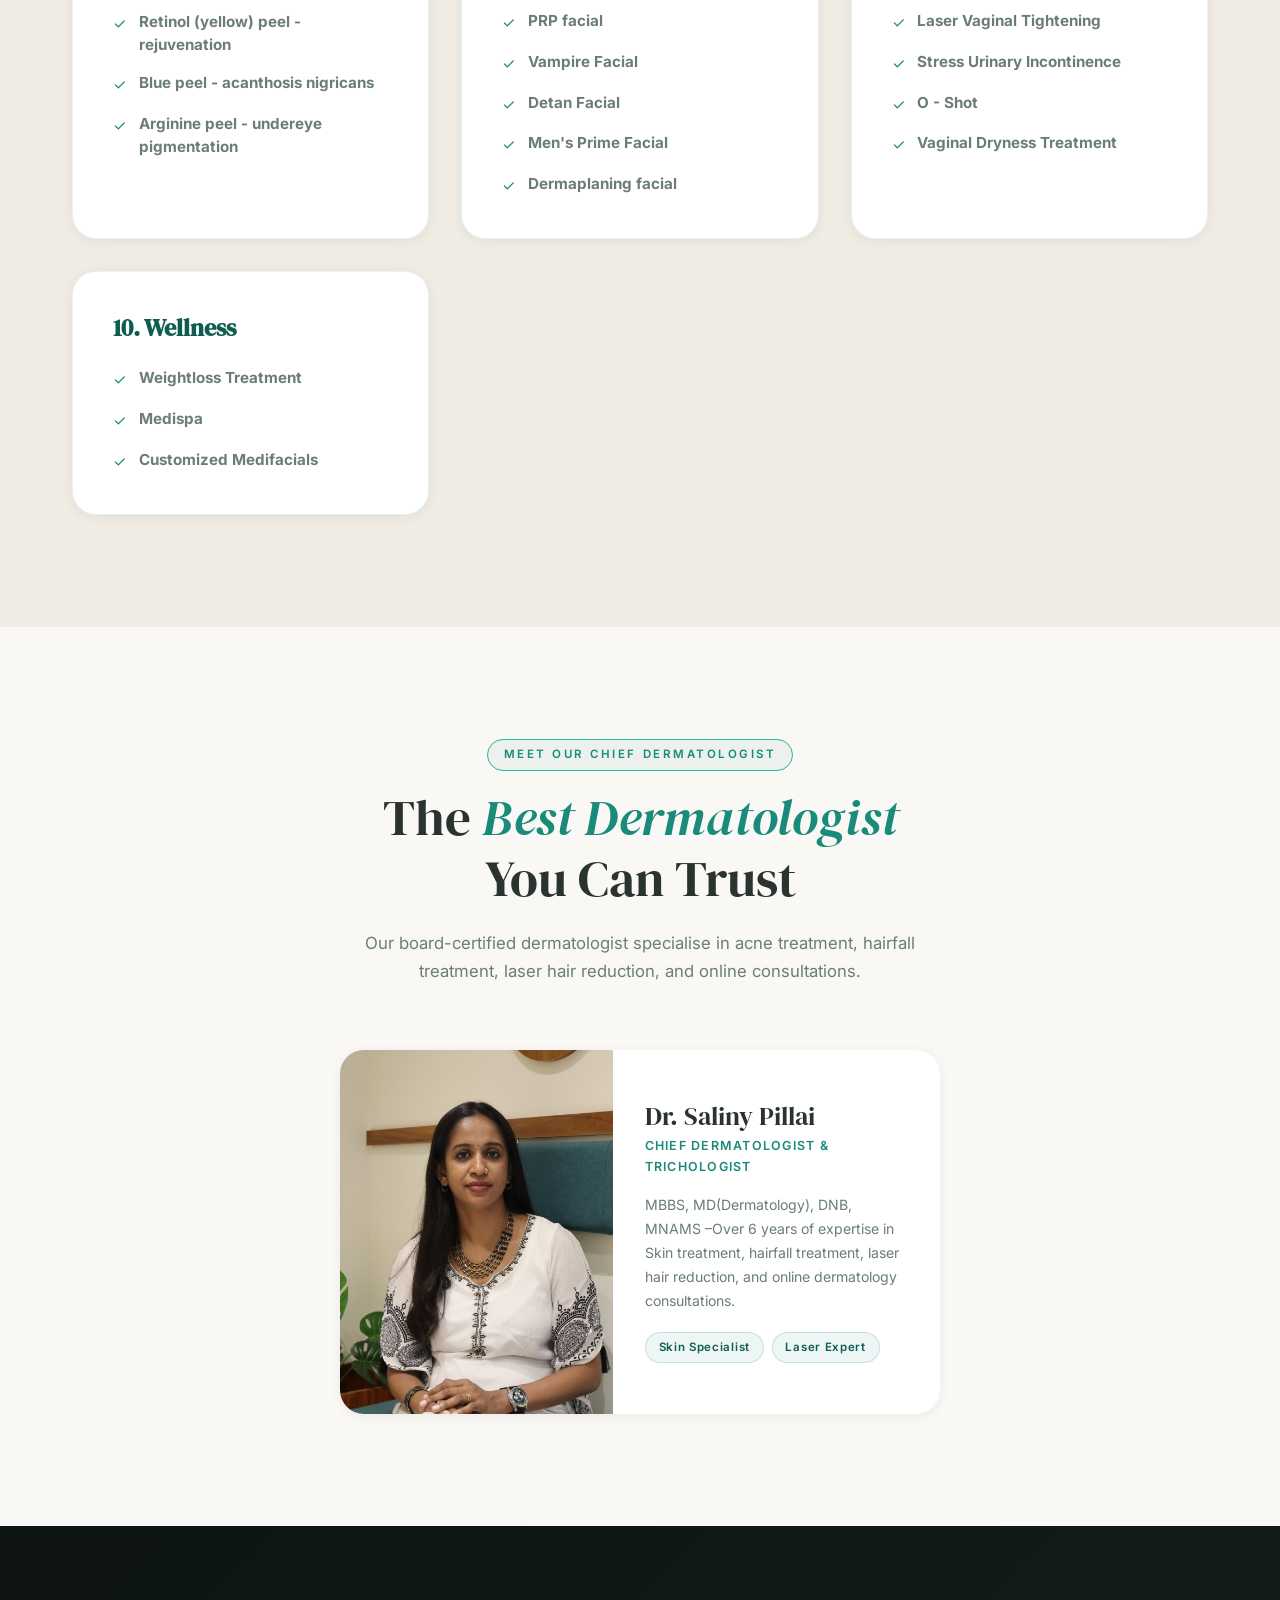
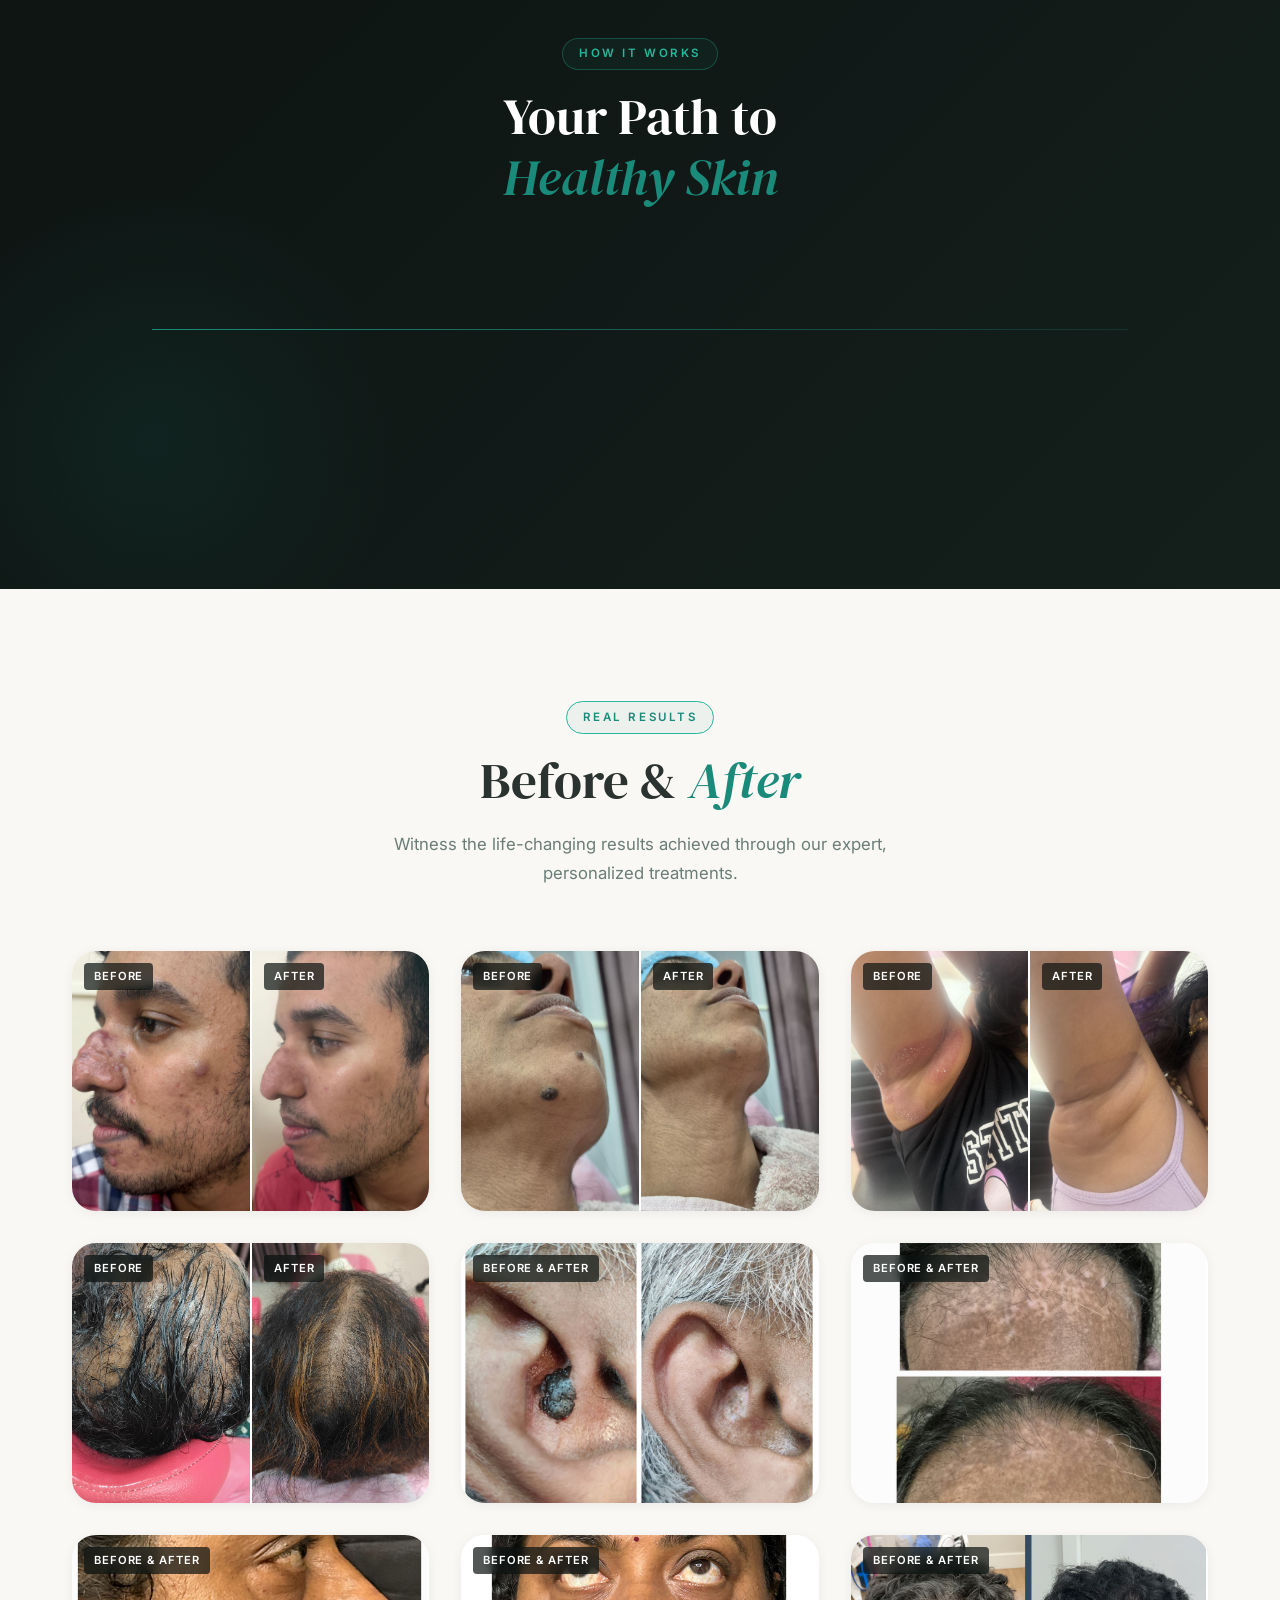
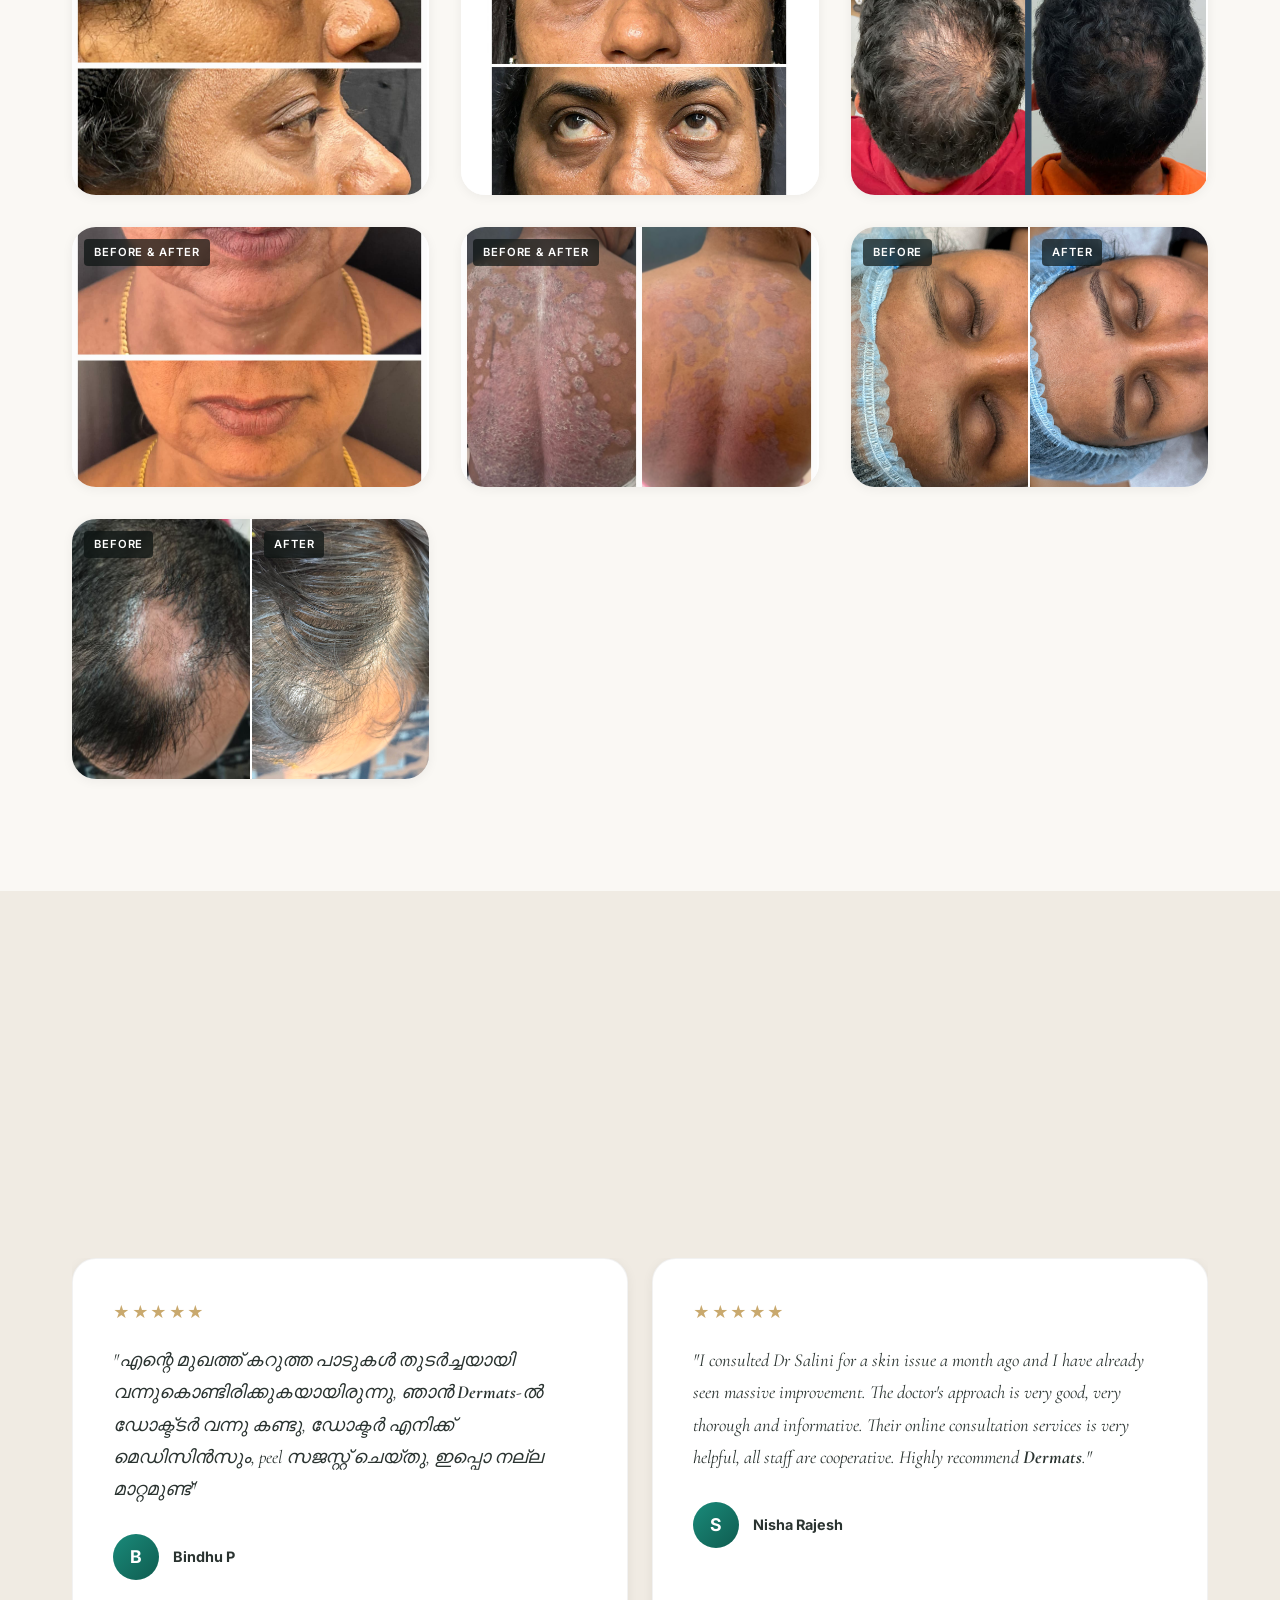
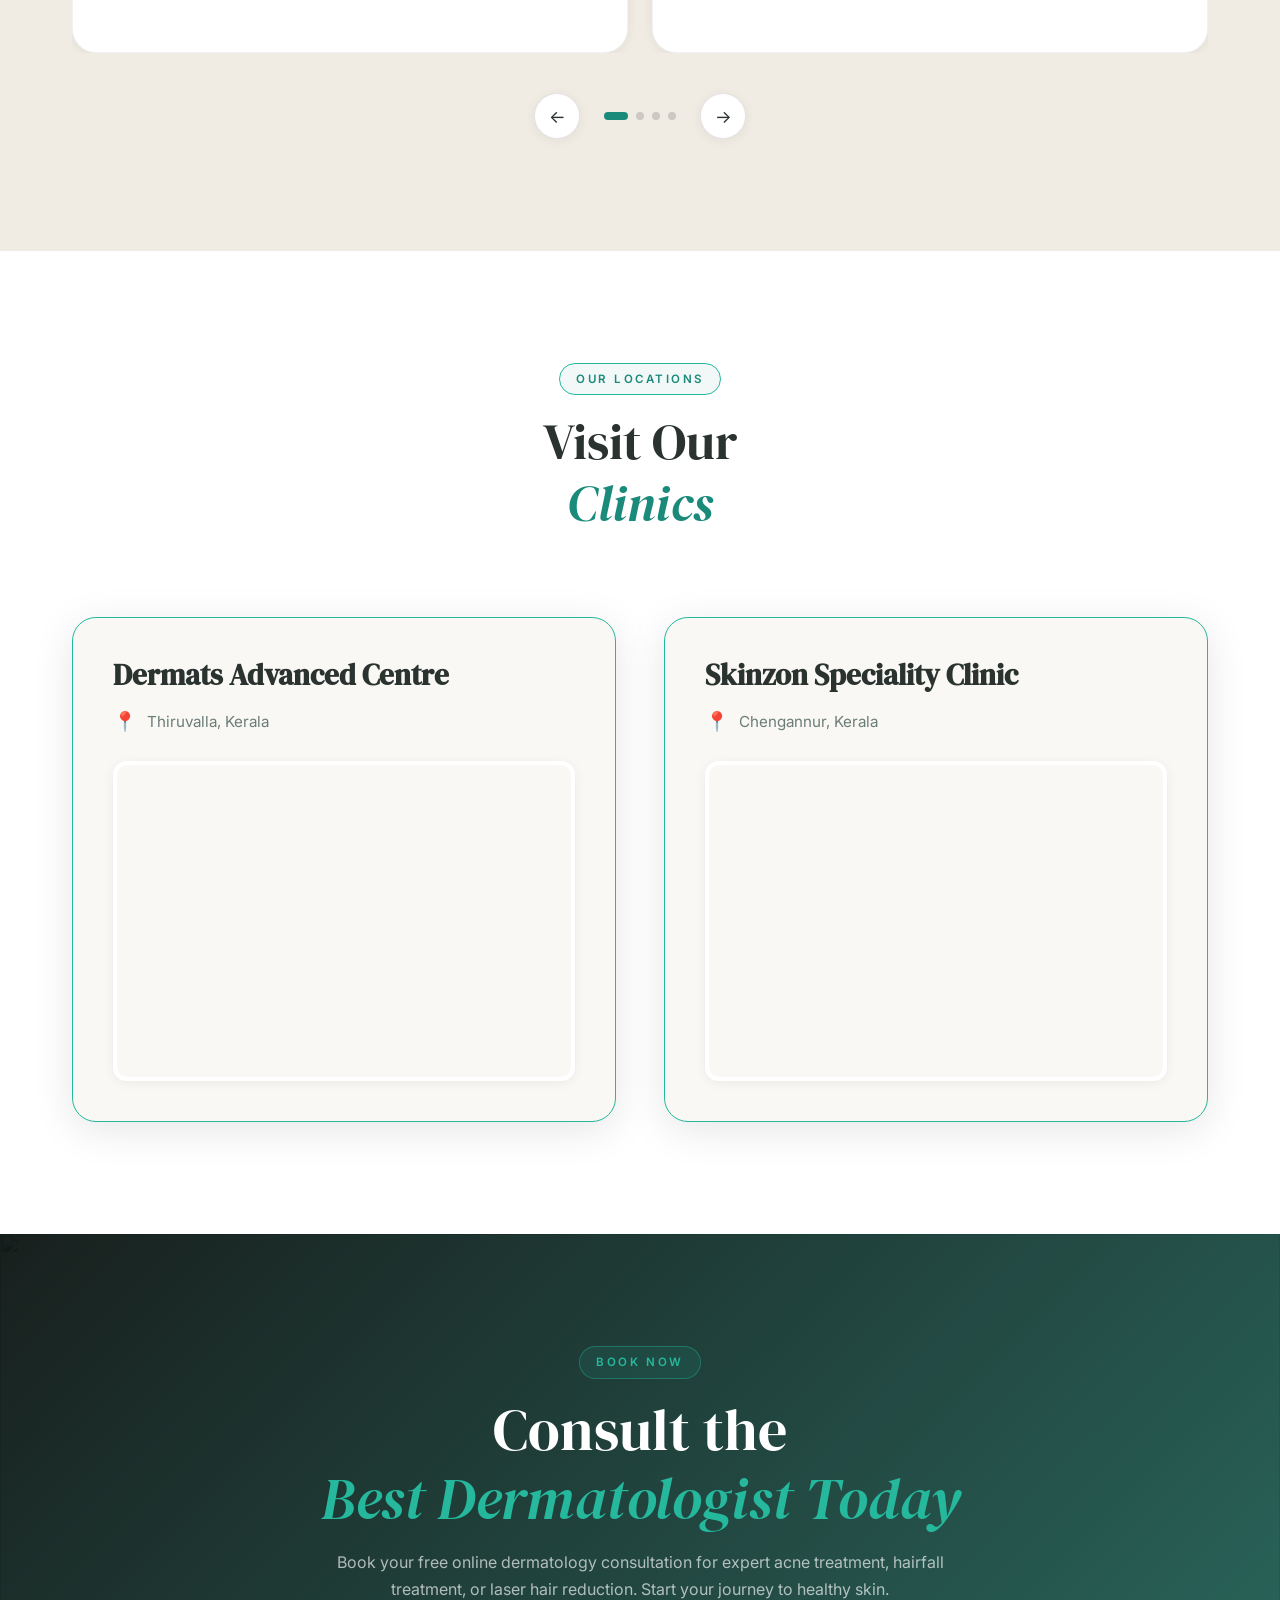
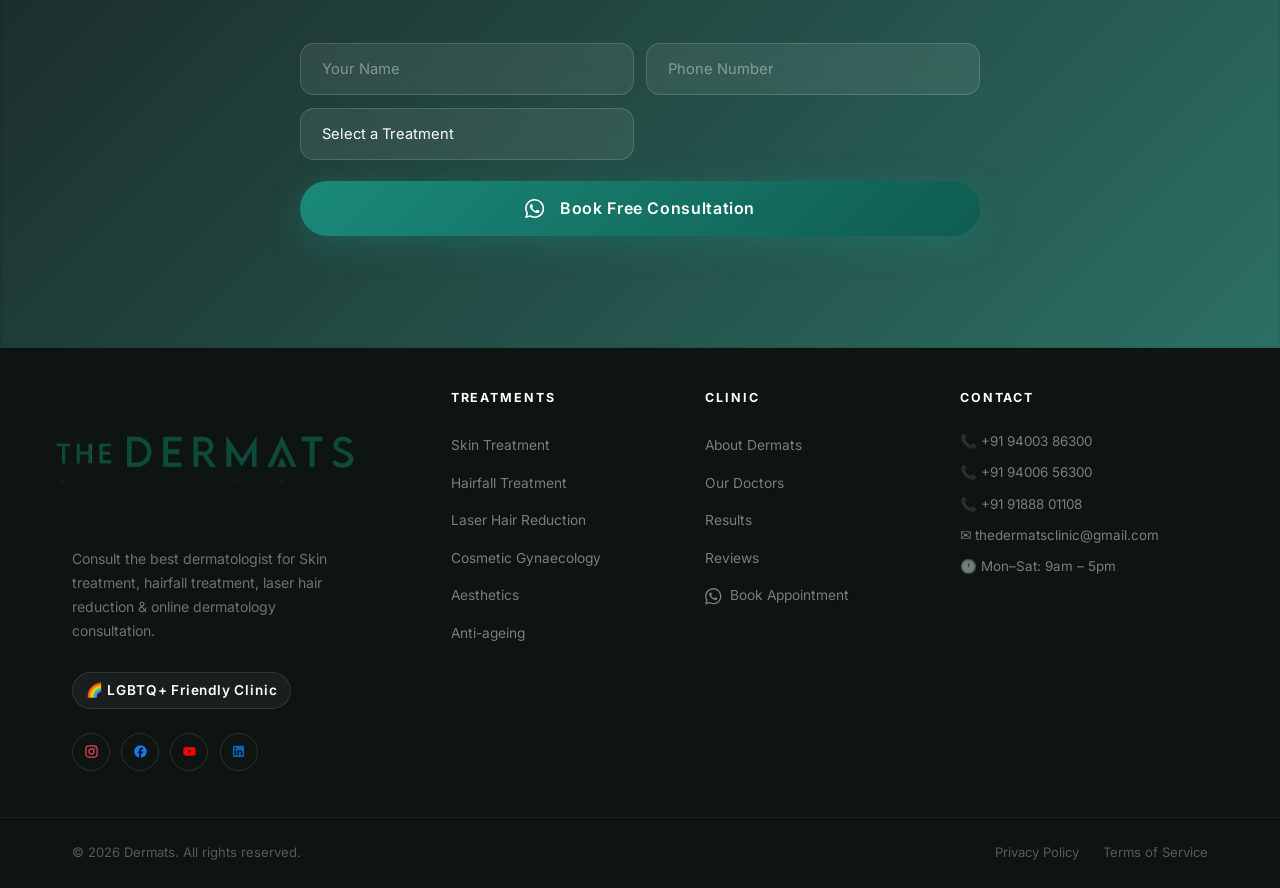
==== commit 1798f0cd: "Add new before/after cards and images, clean up unused images" ====
--- a/index.html
+++ b/index.html
@@ -1188,6 +1188,30 @@
             </div>
           </div>
         </div>
+        <div class="ba-card">
+          <div class="ba-card__images">
+            <div class="ba-image-container">
+              <span class="ba-label">Before</span>
+              <img src="before%20after/new 2.jpg" alt="Before Treatment" class="ba-img" loading="lazy">
+            </div>
+            <div class="ba-image-container">
+              <span class="ba-label">After</span>
+              <img src="before%20after/new 2 after.jpg" alt="After Treatment" class="ba-img" loading="lazy">
+            </div>
+          </div>
+        </div>
+        <div class="ba-card">
+          <div class="ba-card__images">
+            <div class="ba-image-container">
+              <span class="ba-label">Before</span>
+              <img src="before%20after/new 1.jpeg" alt="Before Treatment" class="ba-img" loading="lazy">
+            </div>
+            <div class="ba-image-container">
+              <span class="ba-label">After</span>
+              <img src="before%20after/new 1 after.jpg" alt="After Treatment" class="ba-img" loading="lazy">
+            </div>
+          </div>
+        </div>
       </div>
     </div>
   </section>
